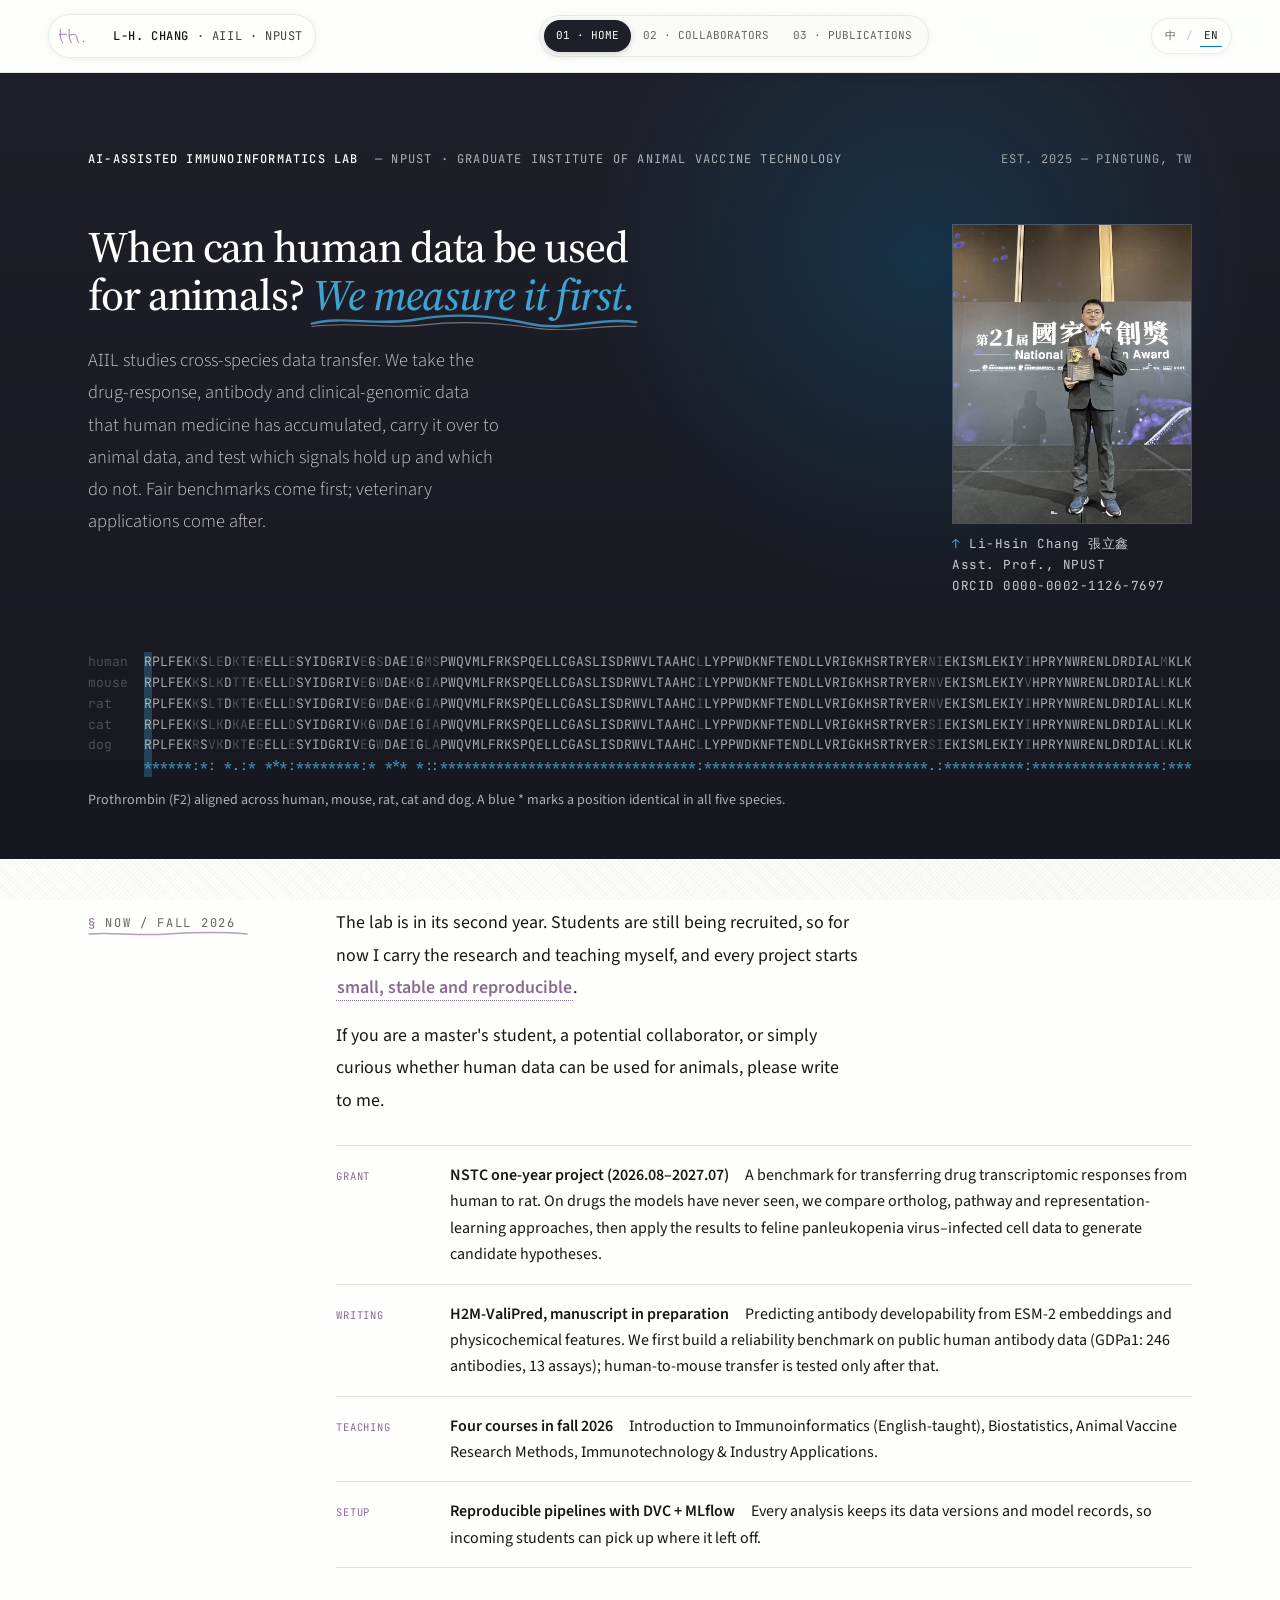
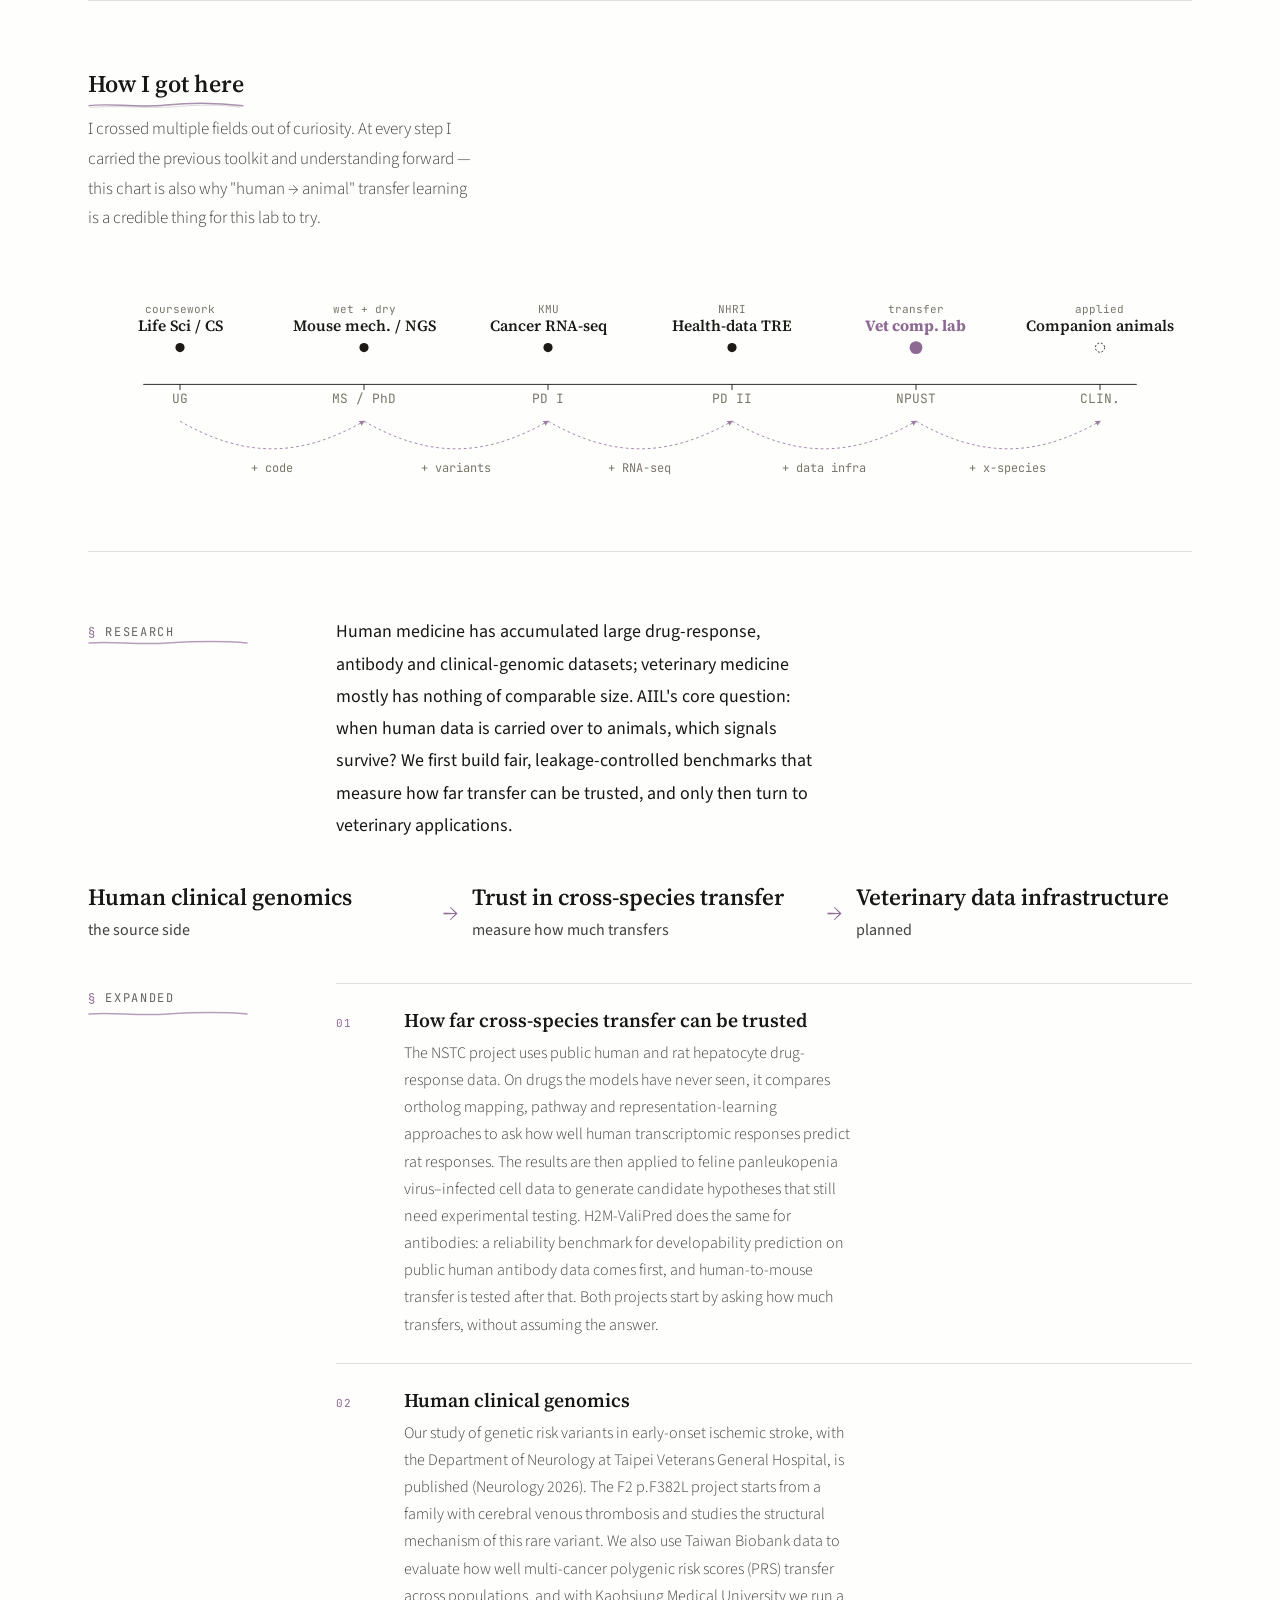
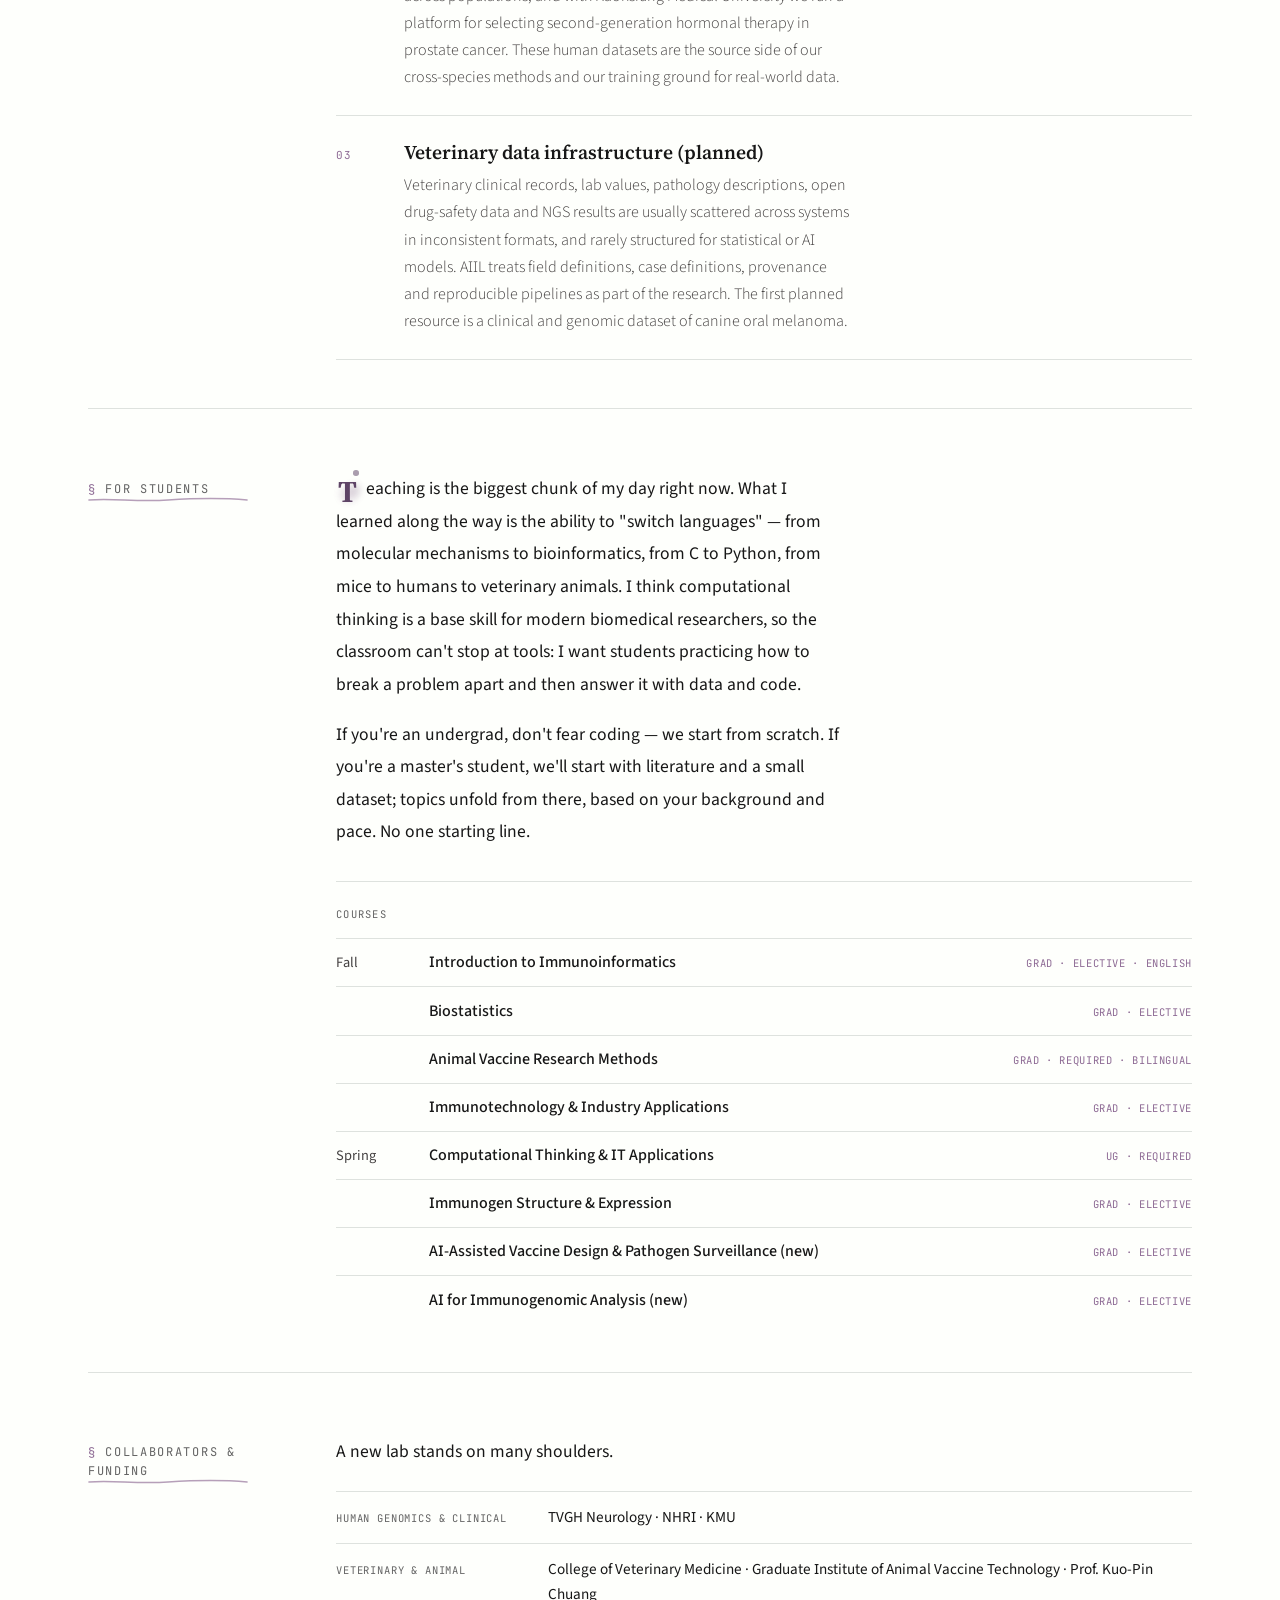
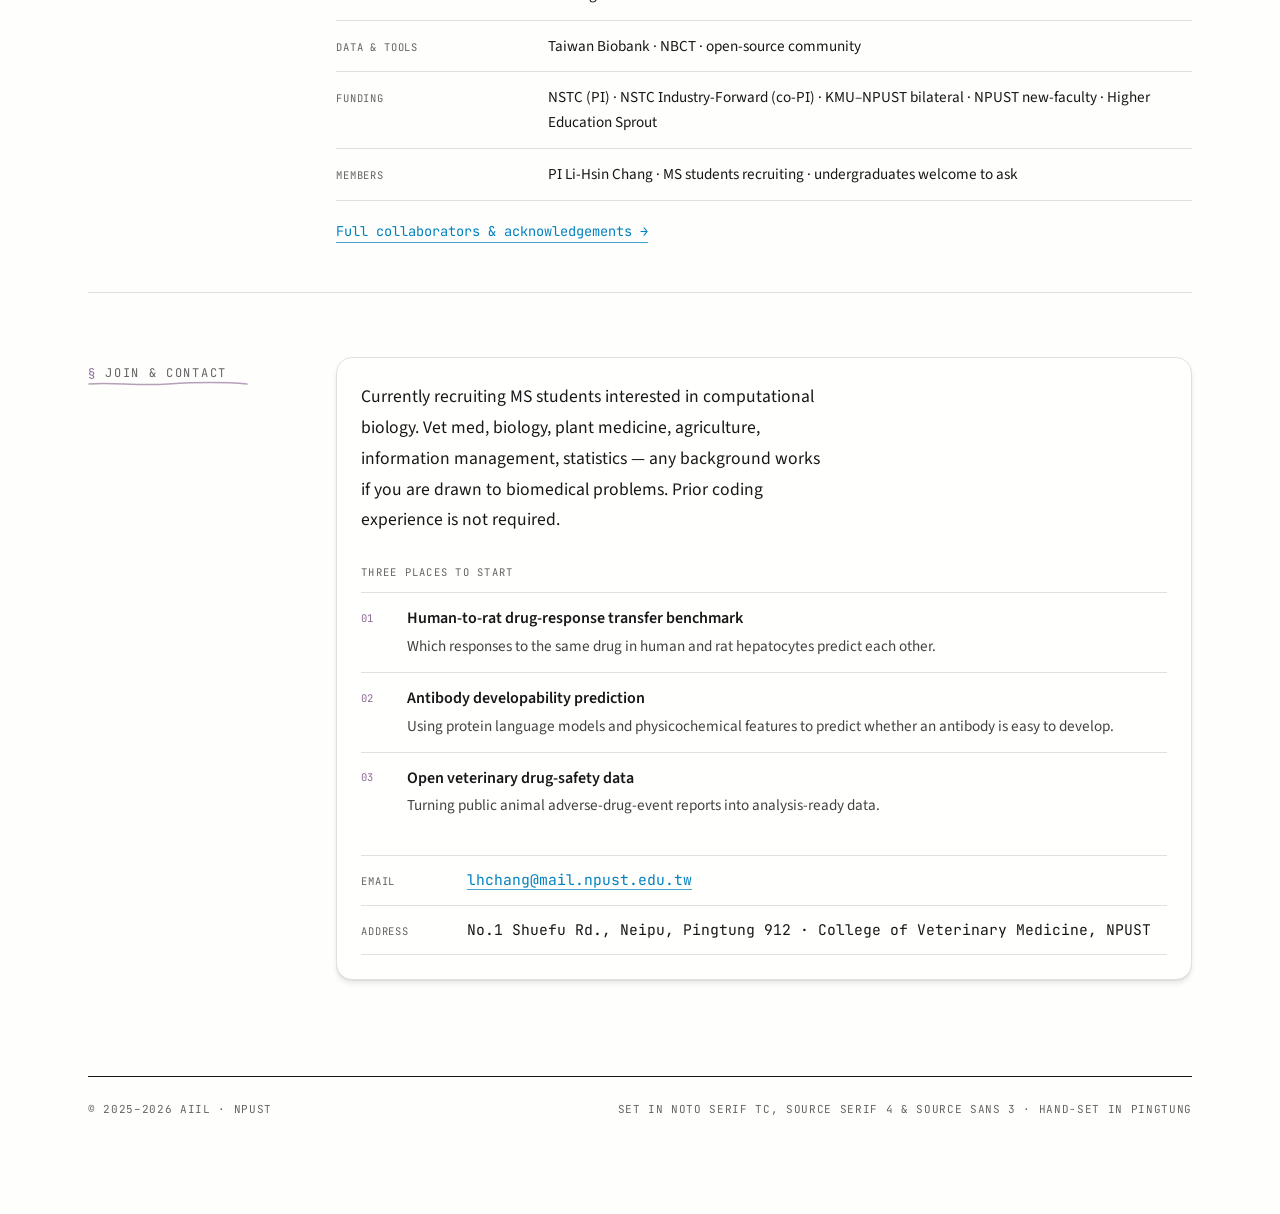
==== index.html @ 1526cdbb "Collaborators: homepage keeps a five-line summary; full list moves to collaborators.html The new pag" ====
<!DOCTYPE html>
<html lang="zh-Hant">
<head>
<meta charset="UTF-8" />
<meta name="viewport" content="width=device-width, initial-scale=1.0" />
<title>Li-Hsin Chang · 張立鑫 — AIIL</title>
<meta name="description" content="AIIL develops human-to-veterinary AI-omics translation methods for veterinary precision therapeutics, focusing on comparative oncology and antiviral drug repurposing." />

<link rel="preconnect" href="https://fonts.googleapis.com">
<link rel="preconnect" href="https://fonts.gstatic.com" crossorigin>
<link href="https://fonts.googleapis.com/css2?family=JetBrains+Mono:wght@400;500;600&family=Noto+Sans+TC:wght@300;400;500;700&family=Noto+Serif+TC:wght@400;500;600;700;900&family=Source+Sans+3:ital,wght@0,300..700;1,400&family=Source+Serif+4:ital,opsz,wght@0,8..60,400..700;1,8..60,500&display=swap" rel="stylesheet">

<style>
/* ========================================================================
   DESIGN TOKENS  —  paper + ink + cinnabar
   ======================================================================== */
:root {
  /* palette: paper + ink, tuned slightly cooler for the night-sky masthead */
  --night-sky:  #1f1f29;
  --brand-blue: #0081c0;
  --action-azure: #41a1cf;
  --paper:      #fefffc;          /* off-white canvas with a small paper warmth */
  --paper-deep: #f9faf7;          /* recessed paper panels */
  --paper-edge: #dee2de;          /* cool hairline rules */
  --ink:        #171717;          /* near-black */
  --ink-soft:   #444141;          /* body text second tier */
  --ink-faint:  #646464;          /* captions, meta */
  --surface:    #ffffff;
  --cinnabar:       #8d6a94;      /* primary ink (accent) */
  --cinnabar-soft:  #a58caa;      /* lighter wash */
  --cinnabar-deep:  #5e4466;      /* saturated stroke core */
  --ink-secondary:  #5e4466;      /* pairs with accent for two-ink flourishes */
  --shadow-soft: rgba(0, 0, 0, 0.08) 0 1px 1px 0, rgba(0, 0, 0, 0.08) 0 4px 5px 0;
  --shadow-nav: rgba(0, 0, 0, 0.12) 0 2px 10px 0;
  --shadow-hairline: rgb(222, 226, 222) 0 0 0 1px;

  /* type */
  --sans-zh: 'Noto Sans TC', system-ui, sans-serif;
  --serif-zh: 'Noto Serif TC', 'Iowan Old Style', 'Charter', Georgia, serif;
  --sans-en: 'Source Sans 3', 'Noto Sans TC', system-ui, sans-serif;
  --serif-en: 'Source Serif 4', 'Noto Serif TC', 'Iowan Old Style', 'Charter', Georgia, serif;
  --sans: var(--sans-zh);
  --serif: var(--serif-zh);
  --mono: 'JetBrains Mono', ui-monospace, 'SFMono-Regular', Menlo, monospace;

  /* rhythm */
  --measure: 62ch;
  --gutter: clamp(1rem, 4vw, 3rem);
}

/* ========================================================================
   RESET + BASE
   ======================================================================== */
*, *::before, *::after { box-sizing: border-box; margin: 0; padding: 0; }

html { scroll-behavior: smooth; -webkit-text-size-adjust: 100%; overflow-x: hidden; }
body {
  font-family: var(--sans);
  color: var(--ink);
  background: var(--paper);
  line-height: 1.55;
  font-size: 17px;
  -webkit-font-smoothing: antialiased;
  text-rendering: optimizeLegibility;
  font-feature-settings: "ss01", "cv11", "calt";
  overflow-x: hidden;
}

/* paper texture — extremely subtle, two overlaid noise layers */
body::before {
  content: "";
  position: fixed; inset: 0;
  pointer-events: none;
  z-index: 0;
  opacity: 0.4;
  mix-blend-mode: multiply;
  background-image:
    radial-gradient(circle at 20% 30%, rgba(120,100,60,0.05) 0, transparent 40%),
    radial-gradient(circle at 80% 70%, rgba(80,60,40,0.05) 0, transparent 45%);
}
/* paper fibres - very faint crosshatch */
body::after {
  content: "";
  position: fixed; inset: 0;
  pointer-events: none;
  z-index: 0;
  opacity: 0.06;
  background-image:
    repeating-linear-gradient(45deg, rgba(27,26,23,0.5) 0 1px, transparent 1px 3px),
    repeating-linear-gradient(-45deg, rgba(27,26,23,0.3) 0 1px, transparent 1px 4px);
}

a { color: inherit; text-decoration: none; }
img { display: block; max-width: 100%; }
button { font: inherit; color: inherit; background: none; border: 0; cursor: pointer; }

::selection { background: var(--cinnabar); color: var(--paper); }

/* html[lang] gets appropriate type roles */
html[lang="zh-Hant"] { --sans: var(--sans-zh); --serif: var(--serif-zh); }
html[lang="en"] { --sans: var(--sans-en); --serif: var(--serif-en); }
html[lang="zh-Hant"] body { font-family: var(--serif); }
html[lang="en"] body { font-family: var(--sans); }

/* ========================================================================
   VERSION SWITCHER (top bar)
   ======================================================================== */
.shell {
  position: relative;
  z-index: 1;
}

.topbar {
  position: sticky;
  top: 0;
  z-index: 50;
  background: color-mix(in srgb, var(--paper) 78%, transparent);
  backdrop-filter: blur(10px);
  border-bottom: 1px solid color-mix(in srgb, var(--paper-edge) 70%, transparent);
  box-shadow: 0 1px 12px rgba(0, 0, 0, 0.035);
}

.topbar-inner {
  max-width: 1400px;
  margin: 0 auto;
  padding: 14px var(--gutter);
  display: flex;
  align-items: center;
  justify-content: space-between;
  gap: 1rem;
  flex-wrap: wrap;
}

.seal {
  display: inline-flex;
  align-items: center;
  gap: 12px;
  padding: 6px 12px 6px 8px;
  font-family: var(--mono);
  font-size: 12px;
  letter-spacing: 0.05em;
  color: var(--ink-soft);
  text-transform: uppercase;
  background: color-mix(in srgb, var(--paper) 76%, transparent);
  border: 1px solid color-mix(in srgb, var(--paper-edge) 70%, transparent);
  border-radius: 50px;
  box-shadow: rgba(0, 0, 0, 0.06) 0 1px 8px 0;
  backdrop-filter: blur(9px);
}
.seal-mark {
  width: 44px; height: 30px;
  display: inline-block;
  color: var(--cinnabar);
}
.seal-mark svg { width: 100%; height: 100%; display: block; overflow: visible; }

.version-switch {
  display: inline-flex;
  border: 1px solid color-mix(in srgb, var(--paper-edge) 72%, transparent);
  background: color-mix(in srgb, var(--paper-deep) 82%, transparent);
  padding: 4px;
  border-radius: 50px;
  font-family: var(--mono);
  font-size: 11px;
  letter-spacing: 0.06em;
  box-shadow: rgba(0, 0, 0, 0.05) 0 1px 8px 0;
  backdrop-filter: blur(9px);
}
.version-switch button {
  padding: 7px 12px;
  color: var(--ink-faint);
  text-transform: uppercase;
  white-space: nowrap;
  border-radius: 50px;
  transition: color .15s, background .15s, box-shadow .15s;
}
.version-switch button.active {
  background: var(--night-sky);
  color: var(--surface);
  box-shadow: rgba(0, 0, 0, 0.16) 0 2px 6px 0;
}
.version-switch button:hover:not(.active) { color: var(--ink); }

.topbar-right {
  display: inline-flex;
  align-items: center;
  gap: 1rem;
}

.lang-switch {
  font-family: var(--mono);
  font-size: 11px;
  letter-spacing: 0.08em;
  color: var(--ink-faint);
  display: inline-flex;
  gap: 6px;
  align-items: center;
  padding: 6px 9px;
  border: 1px solid color-mix(in srgb, var(--paper-edge) 65%, transparent);
  border-radius: 50px;
  background: color-mix(in srgb, var(--paper) 76%, transparent);
  box-shadow: rgba(0, 0, 0, 0.045) 0 1px 8px 0;
  backdrop-filter: blur(9px);
}
.lang-switch button {
  color: var(--ink-faint);
  padding: 2px 4px;
  border-bottom: 1px solid transparent;
}
.lang-switch button.active {
  color: var(--night-sky);
  border-bottom-color: var(--brand-blue);
}
.lang-switch .sep { opacity: 0.4; }

/* ========================================================================
   VERSION FRAMES — only one visible
   ======================================================================== */
.version { display: none; }
.version.active { display: block; }

/* ========================================================================
   SHARED TYPE STYLES
   ======================================================================== */
.serif { font-family: var(--serif); }
.sans  { font-family: var(--sans); }
.mono  { font-family: var(--mono); }

.cinnabar { color: var(--cinnabar); }

.meta-line {
  font-family: var(--mono);
  font-size: 11px;
  letter-spacing: 0.1em;
  text-transform: uppercase;
  color: var(--ink-faint);
}

.rule {
  height: 1px;
  background: var(--paper-edge);
  border: 0;
  margin: 0;
}

.rule-thick {
  height: 1px;
  background: var(--ink);
  border: 0;
}

/* =========================================================================
   ╔═══════════════════════════════════════════════════════════════════════╗
   ║  V1 — RESEARCHER'S NOTEBOOK                                          ║
   ║  single-column reading + marginalia                                  ║
   ╚═══════════════════════════════════════════════════════════════════════╝
   ========================================================================= */

.v1 {
  max-width: 1200px;
  margin: 0 auto;
  padding: 0 var(--gutter) 6rem;
}

/* --- Masthead ------------------------------------------------------- */
.v1-masthead {
  position: relative;
  isolation: isolate;
  display: grid;
  grid-template-columns: minmax(0, 1fr);
  gap: 2rem;
  margin-inline: calc(50% - 50vw);
  padding:
    clamp(2.8rem, 6vw, 5rem)
    max(var(--gutter), calc((100vw - 1200px) / 2 + var(--gutter)))
    clamp(2rem, 4vw, 3rem);
  color: var(--surface);
  background:
    radial-gradient(circle at 72% 24%, rgba(0, 129, 192, 0.22), transparent 30%),
    linear-gradient(180deg, #1f1f29 0%, #171720 100%);
  overflow: hidden;
}

.v1-masthead-top,
.v1-hero {
  position: relative;
  z-index: 1;
}

/* hero band: real prothrombin (F2) alignment, human / mouse / rat / cat / dog
   (UniProt + MAFFT). Bright columns are identical in all five species. */
.v1-aln {
  min-width: 0;
  margin-top: clamp(0.5rem, 2vw, 1.5rem);
}

.v1-aln pre {
  position: relative;
  isolation: isolate;
  overflow: hidden;
  font-family: var(--mono);
  font-size: 13px;
  line-height: 1.6;
  white-space: pre;
  color: rgba(255, 255, 255, 0.24);
}

.v1-aln pre b {
  font-weight: 400;
  color: rgba(255, 255, 255, 0.62);
}

.v1-aln pre i {
  font-style: normal;
  color: var(--action-azure);
}

/* one-column cursor sweeping the alignment */
.v1-aln-scan {
  position: absolute;
  z-index: -1;
  top: 0;
  bottom: 0;
  left: 0;
  width: 1ch;
  background: rgba(65, 161, 207, 0.3);
  transform: translateX(7ch);
  animation: aln-scan 16s steps(133) infinite;
}

@keyframes aln-scan {
  from { transform: translateX(7ch); }
  to   { transform: translateX(140ch); }
}

@media (prefers-reduced-motion: reduce) {
  .v1-aln-scan { display: none; }
}

.v1-aln-caption {
  margin-top: 0.75rem;
  font-family: var(--sans);
  font-size: 14px;
  line-height: 1.6;
  color: rgba(255, 255, 255, 0.66);
}

.v1-hero-text h1 .v1-hero-br { display: inline; }
html[lang="en"] .v1-hero-text h1 .v1-hero-br { display: none; }

.v1-masthead-top {
  display: flex;
  align-items: baseline;
  justify-content: space-between;
  gap: 1rem;
  flex-wrap: wrap;
  min-width: 0;
}

.v1-sitename {
  font-family: var(--mono);
  font-size: 12px;
  letter-spacing: 0.1em;
  text-transform: uppercase;
  color: var(--ink-faint);
  overflow-wrap: anywhere;
}

.v1-sitename strong { color: var(--ink); font-weight: 500; }

.v1-masthead .v1-sitename {
  color: rgba(255, 255, 255, 0.66);
}

.v1-masthead .v1-sitename strong {
  color: var(--surface);
  font-weight: 500;
}

.v1-dateline {
  font-family: var(--mono);
  font-size: 12px;
  color: var(--ink-faint);
  letter-spacing: 0.08em;
}

.v1-masthead .v1-dateline {
  color: rgba(255, 255, 255, 0.58);
}

.v1-hero {
  display: grid;
  grid-template-columns: minmax(0, 1fr) 240px;
  gap: 3rem;
  align-items: start;
  padding-top: 1.5rem;
}

.v1-hero-text,
.v1-now > div,
.v1-research-head > *,
.v1-research-threads > *,
.v1-teach > *,
.v1-contact > * {
  min-width: 0;
}

.v1-hero-text h1 {
  font-family: var(--serif);
  font-weight: 500;
  font-size: clamp(2rem, 4.5vw, 3.6rem);
  line-height: 1.15;
  letter-spacing: -0.015em;
  color: var(--ink);
  text-wrap: balance;
  margin-bottom: 1.5rem;
}

.v1-masthead .v1-hero-text h1 {
  color: var(--surface);
  font-size: clamp(2rem, 3.4vw, 3.1rem);
}

html[lang="en"] .v1-hero-text h1 {
  font-family: var(--serif);
  font-weight: 500;
  letter-spacing: -0.025em;
  line-height: 1.1;
}

.v1-hero-text h1 em {
  font-style: italic;
  color: var(--cinnabar);
  font-weight: 500;
  position: relative;
  display: inline-block;
}

.v1-masthead .v1-hero-text h1 em {
  color: var(--action-azure);
}
/* hand-drawn wave under the hero emphasis (pen flourish) */
.v1-hero-text h1 em::after {
  content: "";
  position: absolute;
  left: -0.1em; right: -0.1em;
  bottom: -0.22em;
  height: 0.42em;
  background-image: var(--pen-wave, none);
  background-repeat: no-repeat;
  background-size: 100% 100%;
  opacity: var(--ink-alpha, 0.75);
  pointer-events: none;
}

.v1-masthead .v1-hero-text h1 em::after {
  background-image: url("data:image/svg+xml;utf8,<svg xmlns='http://www.w3.org/2000/svg' viewBox='0 0 240 14' preserveAspectRatio='none'><path d='M2 9 C 24 3, 50 11, 78 6 S 132 3, 160 9 S 210 4, 238 8' fill='none' stroke='%2341a1cf' stroke-width='1.7' stroke-linecap='round'/><path d='M2 11 C 30 7, 56 13, 82 10 S 136 8, 164 12 S 214 9, 238 11' fill='none' stroke='%23ffffff' stroke-width='0.75' stroke-linecap='round' opacity='0.48'/></svg>");
  opacity: 0.82;
}
/* runtime-built wave url (set by JS so it picks up current palette) */

.v1-hero-lede {
  font-family: var(--serif);
  font-size: 1.15rem;
  line-height: 1.75;
  color: var(--ink-soft);
  max-width: 46ch;
}

.v1-masthead .v1-hero-lede {
  color: rgba(255, 255, 255, 0.76);
}

html[lang="en"] .v1-hero-lede {
  font-family: var(--sans);
  font-weight: 300;
}

.v1-portrait {
  position: relative;
}
.v1-portrait img {
  width: 100%;
  aspect-ratio: 4/5;
  object-fit: cover;
  filter: grayscale(0.35) contrast(1.05);
  border: 1px solid var(--paper-edge);
}

.v1-masthead .v1-portrait img {
  border-color: rgba(255, 255, 255, 0.22);
}
.v1-portrait-caption {
  margin-top: 10px;
  font-family: var(--mono);
  font-size: 12.5px;
  letter-spacing: 0.04em;
  color: var(--ink);
  line-height: 1.65;
}

.v1-masthead .v1-portrait-caption {
  color: rgba(255, 255, 255, 0.78);
}
.v1-portrait-caption::before {
  content: "↑ ";
  color: var(--cinnabar);
}

.v1-masthead .v1-portrait-caption::before {
  color: var(--action-azure);
}

/* --- Now section (replaces "Current Focus") ----------------------- */
.v1-now {
  padding: 3rem 0 2rem;
  display: grid;
  grid-template-columns: 200px minmax(0, 1fr);
  gap: 3rem;
  border-bottom: 1px solid var(--paper-edge);
}

.v1-section-label {
  font-family: var(--mono);
  font-size: 12px;
  letter-spacing: 0.14em;
  text-transform: uppercase;
  color: var(--ink-faint);
  padding-top: 0.4rem;
}
h2.v1-section-label { font-weight: 400; line-height: inherit; }
.v1-section-label::before {
  content: "§ ";
  color: var(--cinnabar);
}
/* hand-drawn underline beneath section labels */
.v1-section-label {
  position: relative;
  align-self: start;
  padding-bottom: 0.55rem;
}
.v1-section-label::after {
  content: "";
  position: absolute;
  left: 0; right: 20%;
  bottom: 0;
  height: 6px;
  background-image: var(--pen-underline, none);
  background-repeat: no-repeat;
  background-size: 100% 100%;
  opacity: calc(var(--ink-alpha, 0.75) * 0.85);
  pointer-events: none;
}

/* H2 hand-drawn underline (trajectory heading etc) */
.v1-trajectory h2,
.v1 h2:not(.v1-thread h2) {
  position: relative;
  display: inline-block;
  padding-bottom: 0.3rem;
}
.v1-trajectory h2::after {
  content: "";
  position: absolute;
  left: 0; right: 0;
  bottom: -0.1rem;
  height: 8px;
  background-image: var(--pen-underline-h, none);
  background-repeat: no-repeat;
  background-size: 100% 100%;
  opacity: var(--ink-alpha, 0.75);
  pointer-events: none;
}

.v1-now-body {
  font-family: var(--serif);
  font-size: 1.12rem;
  line-height: 1.8;
  color: var(--ink);
  max-width: 58ch;
}

html[lang="en"] .v1-now-body {
  font-family: var(--sans);
  font-weight: 400;
}

.v1-now-body p + p { margin-top: 1rem; }
.v1-now-body mark {
  background: transparent;
  color: var(--cinnabar);
  font-weight: 600;
  border-bottom: 1px dotted var(--cinnabar);
  padding: 0 1px;
}

.v1-now-list {
  margin-top: 1.75rem;
  display: grid;
  gap: 0;
  border-top: 1px solid var(--paper-edge);
}
.v1-now-item {
  padding: 1rem 0;
  border-bottom: 1px solid var(--paper-edge);
  display: grid;
  grid-template-columns: 90px 1fr;
  gap: 1.5rem;
  align-items: baseline;
}
.v1-now-item-tag {
  font-family: var(--mono);
  font-size: 10.5px;
  letter-spacing: 0.08em;
  text-transform: uppercase;
  color: var(--cinnabar);
  padding-top: 2px;
}
.v1-now-item-body {
  font-family: var(--serif);
  font-size: 1rem;
  line-height: 1.65;
  overflow-wrap: anywhere;
}
html[lang="en"] .v1-now-item-body { font-family: var(--sans); }
.v1-now-item-body strong { color: var(--ink); font-weight: 600; }

/* --- Trajectory (the "breadth" map) -------------------------------- */
.v1-trajectory {
  padding: 4rem 0 3rem;
  border-bottom: 1px solid var(--paper-edge);
}

.v1-trajectory h2 {
  font-family: var(--serif);
  font-size: 1.5rem;
  font-weight: 600;
  margin-bottom: 0.5rem;
  color: var(--ink);
}
html[lang="en"] .v1-trajectory h2 { font-family: var(--serif); font-weight: 600; }

.v1-trajectory-intro {
  font-family: var(--serif);
  color: var(--ink-soft);
  max-width: 48ch;
  margin-bottom: 2.5rem;
  line-height: 1.75;
}
html[lang="en"] .v1-trajectory-intro { font-family: var(--sans); font-weight: 300; }

.v1-traj-svg {
  width: 100%;
  height: auto;
  overflow: visible;
}

.v1-traj-mobile {
  display: none;
  margin-top: 1.5rem;
  border-top: 1px solid var(--paper-edge);
}

.v1-traj-step {
  padding: 1rem 0;
  border-bottom: 1px solid var(--paper-edge);
}

.v1-traj-step-head {
  display: flex;
  justify-content: space-between;
  align-items: baseline;
  gap: 0.8rem;
  flex-wrap: wrap;
  margin-bottom: 0.35rem;
}

.v1-traj-step-year,
.v1-traj-step-sub,
.v1-traj-step-carry {
  font-family: var(--mono);
  font-size: 10.5px;
  letter-spacing: 0.08em;
}

.v1-traj-step-year {
  color: var(--cinnabar);
  text-transform: uppercase;
}

.v1-traj-step-sub {
  color: var(--ink-faint);
}

.v1-traj-step-title {
  font-family: var(--serif);
  font-size: 1.08rem;
  font-weight: 600;
  line-height: 1.45;
  color: var(--ink);
}

html[lang="en"] .v1-traj-step-title {
  font-family: var(--serif);
  font-weight: 600;
}

.v1-traj-step-carry {
  margin-top: 0.55rem;
  color: var(--ink-faint);
}

/* --- Research map (four threads + connections) --------------------- */
.v1-research {
  padding: 4rem 0 3rem;
  border-bottom: 1px solid var(--paper-edge);
}
.v1-research-head {
  display: grid;
  grid-template-columns: 200px minmax(0, 1fr);
  gap: 3rem;
  margin-bottom: 2.5rem;
}
.v1-research-intro {
  font-family: var(--serif);
  font-size: 1.12rem;
  line-height: 1.8;
  color: var(--ink);
  max-width: 54ch;
}
html[lang="en"] .v1-research-intro { font-family: var(--sans); font-weight: 400; }

.v1-research-flow {
  list-style: none;
  display: grid;
  grid-template-columns: repeat(3, minmax(0, 1fr));
  gap: 3rem;
  margin: 0.5rem 0 1rem;
}
.v1-research-flow li {
  position: relative;
}
.v1-research-flow li:not(:last-child)::after {
  content: "→";
  position: absolute;
  top: 50%;
  right: -2.1rem;
  transform: translateY(-50%);
  font-family: var(--serif);
  font-size: 1.4rem;
  color: var(--cinnabar);
}
.v1-research-flow h3 {
  font-family: var(--serif);
  font-size: 1.45rem;
  font-weight: 600;
  line-height: 1.35;
  color: var(--ink);
}
.v1-research-flow p {
  margin-top: 0.3rem;
  font-family: var(--serif);
  font-size: 1rem;
  color: var(--ink-soft);
}
html[lang="en"] .v1-research-flow p { font-family: var(--sans); }

.v1-research-threads {
  display: grid;
  grid-template-columns: 200px minmax(0, 1fr);
  gap: 3rem;
  margin-top: 2.5rem;
}
.v1-threads-list {
  display: grid;
  gap: 0;
  counter-reset: thread;
}
.v1-thread {
  padding: 1.5rem 0;
  border-top: 1px solid var(--paper-edge);
  display: grid;
  grid-template-columns: 48px minmax(0, 1fr);
  gap: 1.25rem;
  align-items: baseline;
  counter-increment: thread;
}
.v1-thread:last-child { border-bottom: 1px solid var(--paper-edge); }
.v1-thread-num {
  font-family: var(--mono);
  font-size: 11px;
  color: var(--cinnabar);
  letter-spacing: 0.08em;
}
.v1-thread-num::before {
  content: counter(thread, decimal-leading-zero);
}
.v1-thread h3 {
  font-family: var(--serif);
  font-size: 1.22rem;
  font-weight: 600;
  color: var(--ink);
  margin-bottom: 0.4rem;
  line-height: 1.3;
}
html[lang="en"] .v1-thread h3 { font-family: var(--serif); font-weight: 600; }
.v1-thread p {
  font-family: var(--serif);
  font-size: 1rem;
  color: var(--ink-soft);
  line-height: 1.7;
  max-width: 56ch;
}
html[lang="en"] .v1-thread p { font-family: var(--sans); font-weight: 300; }
/* --- Teaching (letter from the teacher) ---------------------------- */
.v1-teach {
  padding: 4rem 0 3rem;
  border-bottom: 1px solid var(--paper-edge);
  display: grid;
  grid-template-columns: 200px minmax(0, 1fr);
  gap: 3rem;
}

.v1-teach-body {
  font-family: var(--serif);
  font-size: 1.18rem;
  line-height: 1.85;
  color: var(--ink);
  max-width: 56ch;
}
html[lang="en"] .v1-teach-body { font-family: var(--sans); font-weight: 400; font-size: 1.1rem; }

.v1-teach-body p + p { margin-top: 1.1rem; }

.v1-teach-body .drop {
  float: left;
  position: relative;
  font-family: var(--serif);
  font-size: 1.9rem;
  line-height: 0.9;
  padding: 0.3rem 0.6rem 0 0.1rem;
  color: var(--cinnabar-deep);
  font-weight: 700;
  z-index: 0;
}
/* ink halo behind the drop cap — spreading wash */
.v1-teach-body .drop::before {
  content: "";
  position: absolute;
  left: -0.08em; top: 0.15em;
  width: 1.15em; height: 0.95em;
  background:
    radial-gradient(ellipse 55% 60% at 42% 55%, color-mix(in oklab, var(--cinnabar) 40%, transparent) 0%, transparent 70%),
    radial-gradient(ellipse 40% 50% at 60% 40%, color-mix(in oklab, var(--ink-secondary) 25%, transparent) 0%, transparent 70%);
  filter: blur(2px);
  z-index: -1;
  opacity: calc(var(--ink-alpha, 0.75) * 0.9);
  transform: rotate(-2deg);
}
/* a small pen-lift dot above the cap */
.v1-teach-body .drop::after {
  content: "";
  position: absolute;
  top: -0.1em; right: 0.25em;
  width: 0.18em; height: 0.18em;
  border-radius: 50%;
  background: var(--ink-secondary);
  opacity: calc(var(--ink-alpha, 0.75) * 0.7);
}

.v1-teach-courses {
  margin-top: 2rem;
  padding-top: 1.5rem;
  border-top: 1px solid var(--paper-edge);
}
.v1-teach-courses-label {
  font-weight: 400;
  font-family: var(--mono);
  font-size: 10.5px;
  letter-spacing: 0.12em;
  text-transform: uppercase;
  color: var(--ink-faint);
  margin-bottom: 1rem;
}
.v1-course {
  display: grid;
  grid-template-columns: 4.5em 1fr auto;
  gap: 1rem;
  padding: 0.7rem 0;
  border-top: 1px solid var(--paper-edge);
  align-items: baseline;
}
.v1-course-term {
  font-family: var(--serif);
  font-size: 0.9rem;
  color: var(--ink-soft);
}
html[lang="en"] .v1-course-term { font-family: var(--sans); }
.v1-course-term.is-repeat { visibility: hidden; }
.v1-course-name {
  font-family: var(--serif);
  font-size: 1rem;
  font-weight: 500;
}
html[lang="en"] .v1-course-name { font-family: var(--sans); }
.v1-course-level {
  font-family: var(--mono);
  font-size: 10.5px;
  color: var(--cinnabar);
  letter-spacing: 0.06em;
}

/* --- Collaborators & funding (summary) ---------------------------- */
.v1-collab {
  padding: 4rem 0 3rem;
  border-bottom: 1px solid var(--paper-edge);
  display: grid;
  grid-template-columns: 200px minmax(0, 1fr);
  gap: 3rem;
}
.v1-collab-lead {
  margin: 0;
  font-family: var(--serif);
  font-size: 1.1rem;
  line-height: 1.75;
  color: var(--ink);
}
html[lang="en"] .v1-collab-lead { font-family: var(--sans); }
.v1-kv-list { margin-top: 1.5rem; }
.v1-kv-list .v1-contact-row { grid-template-columns: 11.5em 1fr; }
.v1-kv-list dd { margin: 0; }
.v1-kv-val {
  font-family: var(--serif);
  font-size: 0.95rem;
  line-height: 1.65;
  color: var(--ink);
}
html[lang="en"] .v1-kv-val { font-family: var(--sans); }
.v1-collab-more {
  display: inline-block;
  margin-top: 1.25rem;
  font-family: var(--mono);
  font-size: 0.85rem;
  color: var(--brand-blue);
  border-bottom: 1px solid color-mix(in srgb, var(--brand-blue) 72%, transparent);
}

/* --- Contact ------------------------------------------------------- */
.v1-contact {
  padding: 4rem 0 1rem;
  display: grid;
  grid-template-columns: 200px minmax(0, 1fr);
  gap: 3rem;
}

.v1-contact > div:last-child {
  padding: clamp(1.1rem, 2vw, 1.5rem);
  border: 1px solid var(--paper-edge);
  border-radius: 16px;
  background: color-mix(in srgb, var(--surface) 92%, var(--paper-deep));
  box-shadow: var(--shadow-soft);
}

.v1-contact-body {
  font-family: var(--serif);
  font-size: 1.1rem;
  line-height: 1.75;
  color: var(--ink);
  max-width: 52ch;
  margin: 0;
}
html[lang="en"] .v1-contact-body { font-family: var(--sans); font-weight: 400; }

.v1-topics { margin-top: 1.75rem; }
.v1-topics-label {
  font-weight: 400;
  font-family: var(--mono);
  font-size: 10.5px;
  letter-spacing: 0.12em;
  text-transform: uppercase;
  color: var(--ink-faint);
  margin-bottom: 0.75rem;
}
.v1-topic-list {
  list-style: none;
  margin: 0;
  padding: 0;
  counter-reset: topic;
}
.v1-topic {
  display: grid;
  grid-template-columns: 2em 1fr;
  gap: 0.75rem;
  padding: 0.8rem 0;
  border-top: 1px solid var(--paper-edge);
  counter-increment: topic;
}
.v1-topic::before {
  content: counter(topic, decimal-leading-zero);
  font-family: var(--mono);
  font-size: 10.5px;
  color: var(--cinnabar);
  padding-top: 0.35em;
}
.v1-topic-name {
  display: block;
  font-family: var(--serif);
  font-size: 1rem;
  font-weight: 600;
  color: var(--ink);
}
.v1-topic-desc {
  display: block;
  margin-top: 0.2rem;
  font-family: var(--serif);
  font-size: 0.95rem;
  line-height: 1.65;
  color: var(--ink-soft);
}
html[lang="en"] .v1-topic-name,
html[lang="en"] .v1-topic-desc { font-family: var(--sans); }

.v1-contact-list {
  margin-top: 1.5rem;
  display: grid;
  gap: 0;
}
.v1-contact-row {
  display: grid;
  grid-template-columns: 90px 1fr;
  padding: 0.8rem 0;
  border-top: 1px solid var(--paper-edge);
  gap: 1rem;
  align-items: baseline;
}
.v1-contact-row:last-child { border-bottom: 1px solid var(--paper-edge); }
.v1-contact-key {
  font-family: var(--mono);
  font-size: 10.5px;
  letter-spacing: 0.08em;
  text-transform: uppercase;
  color: var(--ink-faint);
}
.v1-contact-val {
  font-family: var(--mono);
  font-size: 0.92rem;
  color: var(--ink);
  overflow-wrap: anywhere;
}
.v1-contact-val a {
  color: var(--brand-blue);
  border-bottom: 1px solid color-mix(in srgb, var(--brand-blue) 72%, transparent);
}

/* --- Colophon footer ----------------------------------------------- */
.v1-colophon {
  margin-top: 5rem;
  padding-top: 1.5rem;
  border-top: 1px solid var(--ink);
  display: flex;
  justify-content: space-between;
  align-items: baseline;
  flex-wrap: wrap;
  gap: 1rem;
  font-family: var(--mono);
  font-size: 11px;
  letter-spacing: 0.06em;
  color: var(--ink-faint);
}
.v1-colophon .seal-mark {
  width: 22px; height: 22px; font-size: 11px;
}


/* =========================================================================
   V2 — LAB NOTEBOOK (monospace / ASCII terminal)
   ========================================================================= */
.v2 {
  max-width: 1100px;
  margin: 0 auto;
  padding: 3rem var(--gutter) 5rem;
  font-family: var(--mono);
  font-size: 14px;
  line-height: 1.75;
  color: var(--ink);
}
.v2 .prose {
  font-family: var(--mono);
  font-size: 14px;
  line-height: 1.75;
}
.v2 pre, .v2 .ascii {
  font-family: var(--mono);
  font-size: 13px;
  line-height: 1.5;
  white-space: pre;
  overflow-x: auto;
  color: var(--ink);
}

.v2-header {
  padding-bottom: 1.5rem;
  border-bottom: 1px dashed var(--ink-faint);
  margin-bottom: 2rem;
}
.v2-header .line1 { color: var(--ink-faint); }
.v2-header h1 {
  font-family: var(--mono);
  font-size: 15px;
  font-weight: 500;
  margin: 0.5rem 0;
  color: var(--ink);
}
.v2-header h1 .red { color: var(--cinnabar); }

.v2-section {
  margin: 3rem 0;
}
.v2-section-head {
  color: var(--cinnabar);
  font-weight: 600;
  margin-bottom: 0.8rem;
}
.v2-section-head::before {
  content: "## ";
  color: var(--ink-faint);
  font-weight: 400;
}

.v2 p { max-width: 80ch; margin-bottom: 1rem; }
.v2 .comment { color: var(--ink-faint); }
.v2 .kw { color: var(--cinnabar); }
.v2 a { border-bottom: 1px solid var(--cinnabar); padding-bottom: 1px; }

.v2-kv {
  display: grid;
  grid-template-columns: 120px 1fr;
  gap: 8px 20px;
  margin: 1rem 0;
}
.v2-kv dt { color: var(--ink-faint); }
.v2-kv dd { color: var(--ink); }

.v2-list {
  list-style: none;
  margin: 0.5rem 0 1rem 0;
}
.v2-list li {
  padding-left: 20px;
  position: relative;
  margin-bottom: 0.4rem;
  max-width: 78ch;
}
.v2-list li::before {
  content: "▸";
  position: absolute;
  left: 0;
  color: var(--cinnabar);
}

.v2-asciibox {
  padding: 1.25rem;
  background: var(--paper-deep);
  border: 1px solid var(--paper-edge);
  margin: 1.5rem 0;
  overflow-x: auto;
}

.v2-map-mobile {
  display: none;
  margin: 1.5rem 0;
  padding: 1rem;
  background: var(--paper-deep);
  border: 1px solid var(--paper-edge);
}

.v2-map-mobile-center {
  padding: 0.8rem 0.9rem;
  border: 1px solid var(--ink);
  margin-bottom: 0.9rem;
  text-align: center;
}

.v2-map-mobile-center .title {
  display: block;
  color: var(--ink);
}

.v2-map-mobile-center .sub {
  display: block;
  color: var(--ink-faint);
  margin-top: 0.2rem;
}

.v2-map-mobile-list {
  display: grid;
  gap: 0.7rem;
}

.v2-map-mobile-item {
  padding-left: 0.85rem;
  border-left: 2px solid var(--paper-edge);
}

.v2-map-mobile-item .title {
  color: var(--cinnabar);
  font-weight: 600;
}

.v2-map-mobile-item .line {
  display: block;
  color: var(--ink);
}

.v2-map-mobile-item .meta {
  display: block;
  color: var(--ink-faint);
}

.v2-footer {
  margin-top: 4rem;
  padding-top: 1.5rem;
  border-top: 1px dashed var(--ink-faint);
  color: var(--ink-faint);
  font-size: 12px;
}


/* =========================================================================
   V3 — EDITORIAL SPREAD (magazine-like two-column)
   ========================================================================= */
.v3 {
  max-width: 1400px;
  margin: 0 auto;
  padding: 3rem var(--gutter) 5rem;
}

.v3-masthead {
  display: grid;
  grid-template-columns: 1fr auto 1fr;
  gap: 2rem;
  align-items: end;
  padding-bottom: 1.5rem;
  border-bottom: 2px solid var(--ink);
  margin-bottom: 3rem;
}
.v3-masthead-left,
.v3-masthead-right {
  font-family: var(--mono);
  font-size: 11px;
  letter-spacing: 0.1em;
  text-transform: uppercase;
  color: var(--ink-faint);
  line-height: 1.8;
}
.v3-masthead-right { text-align: right; }

.v3-masthead-title {
  font-family: var(--serif);
  font-size: clamp(2rem, 4vw, 3rem);
  font-weight: 900;
  letter-spacing: -0.01em;
  line-height: 1;
  text-align: center;
  color: var(--ink);
}
html[lang="en"] .v3-masthead-title {
  font-family: var(--sans);
  font-weight: 700;
}
.v3-masthead-title .red { color: var(--cinnabar); }

.v3-hero {
  display: grid;
  grid-template-columns: 5fr 3fr;
  gap: 3rem;
  margin-bottom: 4rem;
  padding-bottom: 3rem;
  border-bottom: 1px solid var(--paper-edge);
}

.v3-hero-lead {
  font-family: var(--serif);
  font-size: clamp(1.4rem, 2.2vw, 1.9rem);
  line-height: 1.45;
  color: var(--ink);
  font-weight: 400;
  letter-spacing: -0.005em;
  text-wrap: balance;
}
html[lang="en"] .v3-hero-lead {
  font-family: var(--sans);
  font-weight: 300;
  line-height: 1.3;
  letter-spacing: -0.015em;
}
.v3-hero-lead em {
  color: var(--cinnabar);
  font-style: italic;
  font-weight: 500;
}

.v3-hero-right {
  display: grid;
  grid-template-rows: auto auto;
  gap: 1.25rem;
}
.v3-hero-right img {
  width: 100%;
  aspect-ratio: 3/4;
  object-fit: cover;
  filter: grayscale(0.5) contrast(1.08);
}
.v3-hero-caption {
  font-family: var(--mono);
  font-size: 10.5px;
  letter-spacing: 0.08em;
  color: var(--ink-faint);
  line-height: 1.7;
  padding-left: 12px;
  border-left: 1px solid var(--cinnabar);
}

.v3-body {
  display: grid;
  grid-template-columns: 7fr 5fr;
  gap: 4rem;
  align-items: start;
}

.v3-col-main { min-width: 0; }
.v3-col-side { min-width: 0; }

/* essay-style narrative */
.v3-essay {
  padding: clamp(1.25rem, 3vw, 2.2rem);
  border: 1px solid var(--paper-edge);
  border-radius: 16px;
  background: color-mix(in srgb, var(--surface) 94%, var(--paper-deep));
  box-shadow: var(--shadow-soft);
}

.v3-essay h2 {
  font-family: var(--serif);
  font-size: 1.6rem;
  font-weight: 700;
  margin: 2.5rem 0 0.75rem;
  color: var(--ink);
  letter-spacing: -0.01em;
}
html[lang="en"] .v3-essay h2 {
  font-family: var(--sans);
  font-weight: 600;
}
.v3-essay h2:first-child { margin-top: 0; }

.v3-essay h2::before {
  content: "§ ";
  color: var(--cinnabar);
  font-weight: 400;
}

.v3-essay p {
  font-family: var(--serif);
  font-size: 1.08rem;
  line-height: 1.85;
  color: var(--ink);
  margin-bottom: 1.1rem;
  max-width: 54ch;
}
html[lang="en"] .v3-essay p {
  font-family: var(--sans);
  font-weight: 400;
  font-size: 1.02rem;
  line-height: 1.7;
}

.v3-essay p .lift {
  color: var(--brand-blue);
  font-weight: 500;
}
.v3-essay a,
.v3-sidebar-item a {
  color: var(--brand-blue);
  border-bottom: 1px solid color-mix(in srgb, var(--brand-blue) 72%, transparent);
}
.v3-essay a:hover,
.v3-sidebar-item a:hover {
  color: var(--cinnabar-deep);
  border-bottom-color: color-mix(in srgb, var(--cinnabar-deep) 72%, transparent);
}

.v3-essay .drop::first-letter {
  float: left;
  font-family: var(--serif);
  font-size: 2.1rem;
  line-height: 0.85;
  padding: 0.3rem 0.55rem 0 0;
  color: var(--cinnabar);
  font-weight: 700;
}

.v3-pullquote {
  font-family: var(--serif);
  font-size: 1.5rem;
  line-height: 1.4;
  color: var(--ink);
  font-style: italic;
  padding: 1.5rem 0 1.5rem 2rem;
  border-left: 2px solid var(--cinnabar);
  margin: 2rem 0;
  max-width: 44ch;
}
html[lang="en"] .v3-pullquote {
  font-family: var(--sans);
  font-weight: 300;
  font-style: normal;
}

/* sidebar: index of facts */
.v3-sidebar-block {
  padding: 1.15rem 1.2rem;
  border: 1px solid var(--paper-edge);
  border-radius: 12px;
  background: color-mix(in srgb, var(--surface) 88%, var(--paper-deep));
  box-shadow: rgba(0, 0, 0, 0.05) 0 1px 8px 0;
  margin-bottom: 1rem;
}
.v3-sidebar-block:first-child { border-top: 1px solid var(--brand-blue); }
.v3-sidebar-block:last-child  { border-bottom: 1px solid var(--paper-edge); }

.v3-sidebar-label {
  font-family: var(--mono);
  font-size: 11px;
  letter-spacing: 0.14em;
  text-transform: uppercase;
  color: var(--ink);
  margin-bottom: 1rem;
  display: flex;
  justify-content: space-between;
}
.v3-sidebar-label .num {
  color: var(--brand-blue);
}

.v3-sidebar-block ul {
  list-style: none;
}

.v3-sidebar-item {
  padding: 0.75rem 0;
  border-top: 1px dotted var(--paper-edge);
  font-family: var(--sans);
  font-size: 0.92rem;
  line-height: 1.55;
  color: var(--ink-soft);
}
.v3-sidebar-item:first-child { border-top: 0; padding-top: 0;}
.v3-sidebar-item strong {
  display: block;
  color: var(--ink);
  font-weight: 500;
  margin-bottom: 2px;
}
.v3-sidebar-item .meta {
  display: block;
  font-family: var(--mono);
  font-size: 10px;
  letter-spacing: 0.08em;
  color: var(--brand-blue);
  text-transform: uppercase;
  margin-bottom: 4px;
}

.v3-map {
  margin: 3rem 0;
  padding: 2rem 0;
  border-top: 1px solid var(--paper-edge);
  border-bottom: 1px solid var(--paper-edge);
}
.v3-map svg {
  width: 100%;
  height: auto;
  display: block;
}
.v3-map-caption {
  margin-top: 1rem;
  font-family: var(--mono);
  font-size: 10.5px;
  letter-spacing: 0.06em;
  color: var(--ink-faint);
  text-align: center;
}

.v3-contact {
  margin-top: 4rem;
  padding: 1.3rem;
  border: 1px solid var(--paper-edge);
  border-radius: 16px;
  background: color-mix(in srgb, var(--surface) 92%, var(--paper-deep));
  box-shadow: var(--shadow-soft);
  display: grid;
  grid-template-columns: repeat(4, 1fr);
  gap: 2rem;
  font-size: 0.92rem;
}
.v3-contact-row .key {
  font-family: var(--mono);
  font-size: 10.5px;
  text-transform: uppercase;
  letter-spacing: 0.1em;
  color: var(--ink-faint);
  margin-bottom: 4px;
}
.v3-contact-row .val {
  font-family: var(--mono);
  color: var(--ink);
  word-break: break-word;
}
.v3-contact-row .val a {
  color: var(--brand-blue);
  border-bottom: 1px solid color-mix(in srgb, var(--brand-blue) 72%, transparent);
}


/* ========================================================================
   RESPONSIVE
   ======================================================================== */
@media (max-width: 900px) {
  .v1-hero { grid-template-columns: 1fr; }
  .v1-portrait { max-width: 220px; }
  .v1-now, .v1-research-head, .v1-research-threads, .v1-teach, .v1-collab, .v1-contact {
    grid-template-columns: 1fr; gap: 1.5rem;
  }
  .v3-body, .v3-hero { grid-template-columns: 1fr; }
  .v3-contact { grid-template-columns: repeat(2, 1fr); }
  .v3-masthead { grid-template-columns: 1fr; text-align: center; }
  .v3-masthead-right { text-align: center; }
}

@media (max-width: 700px) {
  .v1-traj-svg,
  .v2-asciibox {
    display: none;
  }

  .v1-traj-mobile,
  .v2-map-mobile {
    display: block;
  }

  .v1-research-flow { grid-template-columns: 1fr; gap: 2.25rem; }
  .v1-research-flow li:not(:last-child)::after {
    content: "↓";
    top: auto;
    right: auto;
    left: 0;
    bottom: -2.05rem;
    transform: none;
  }
}

@media (max-width: 560px) {
  body { font-size: 16px; }
  .v1-contact-row,
  .v1-kv-list .v1-contact-row {
    grid-template-columns: 1fr;
    gap: 0.25rem;
  }
  .v1 { padding: 0 var(--gutter) 4rem; }
  .v1-masthead {
    padding: 2rem var(--gutter) 2.4rem;
  }
  .v1-masthead-top {
    display: block;
  }
  .v1-masthead .v1-dateline {
    margin-top: 0.9rem;
  }
  .v1-hero-text h1,
  .v1-masthead .v1-hero-text h1 {
    font-size: clamp(1.5rem, calc((100vw - 2 * var(--gutter)) / 13.4), 2.25rem);
    line-height: 1.18;
    overflow-wrap: anywhere;
  }
  html[lang="en"] .v1-masthead .v1-hero-text h1 {
    font-size: calc((100vw - 2 * var(--gutter)) / 15.5);
  }
  .v1-hero-text h1 .v1-hero-br { display: none; }
  .v1-hero-text h1 em { display: inline; }
  .v1-aln pre { font-size: 11px; }
  .v1-hero-lede,
  .v1-now-body,
  .v1-now-item-body,
  .v1-trajectory-intro,
  .v1-research-intro,
  .v1-thread p,
  .v1-teach-body,
  .v1-contact-body {
    max-width: calc(100vw - 3rem);
    overflow-wrap: anywhere;
  }
  .v1-now-item {
    grid-template-columns: 1fr;
    gap: 0.35rem;
  }
  .v1-now-item-tag {
    padding-top: 0;
  }
  .v2 { font-size: 13px; }
  .v3-contact { grid-template-columns: 1fr; }
  .topbar-inner {
    padding: 10px var(--gutter);
    justify-content: center;
    gap: 0.55rem;
  }
  .seal {
    max-width: 100%;
    padding: 5px 10px 5px 7px;
    gap: 8px;
    font-size: 10.5px;
  }
  .seal-mark {
    width: 32px;
    height: 24px;
  }
  .topbar-right {
    gap: 0.5rem;
  }
  .lang-switch {
    padding: 5px 8px;
  }
  .version-switch {
    order: 2;
    max-width: 100%;
    overflow-x: auto;
    scrollbar-width: none;
  }
  .topbar-right {
    order: 3;
    width: 100%;
    justify-content: center;
  }
  .version-switch::-webkit-scrollbar { display: none; }
  .version-switch button { padding: 6px 8px; font-size: 10px; }
  .v2-map-mobile { padding: 0.85rem; }
}

/* ========================================================================
   TWEAKS PANEL
   ======================================================================== */
#tweaks {
  position: fixed;
  right: 20px;
  bottom: 20px;
  z-index: 100;
  width: 260px;
  background: var(--paper);
  border: 1px solid var(--ink);
  padding: 16px;
  font-family: var(--mono);
  font-size: 11px;
  color: var(--ink);
  box-shadow: 4px 4px 0 rgba(27,26,23,0.12);
  display: none;
}
#tweaks.open { display: block; }
#tweaks h4 {
  font-family: var(--mono);
  font-size: 10px;
  letter-spacing: 0.14em;
  text-transform: uppercase;
  margin-bottom: 10px;
  color: var(--cinnabar);
}
#tweaks .row {
  display: flex;
  justify-content: space-between;
  align-items: center;
  margin: 8px 0;
  gap: 8px;
}
#tweaks label {
  color: var(--ink-soft);
  font-size: 10.5px;
  letter-spacing: 0.06em;
  text-transform: uppercase;
}
#tweaks select {
  font-family: var(--mono);
  font-size: 11px;
  border: 1px solid var(--paper-edge);
  background: var(--paper);
  color: var(--ink);
  padding: 3px 6px;
  border-radius: 0;
}

/* low-cinnabar mode: replace accent with ink */
body.no-cinnabar {
  --cinnabar: var(--ink);
  --cinnabar-soft: var(--ink-soft);
  --cinnabar-deep: var(--ink);
  --ink-secondary: var(--ink);
}

/* ============================================================
   INK PALETTES — two-ink pen-stroke variants, toggled via Tweaks
   each sets primary accent + secondary ink for flourishes
   ============================================================ */
body[data-ink="sakura"]   { --cinnabar:#8d6a94; --cinnabar-soft:#a58caa; --cinnabar-deep:#5e4466; --ink-secondary:#5e4466; }
body[data-ink="indigo"]   { --cinnabar:#2b4a5c; --cinnabar-soft:#5b7a8c; --cinnabar-deep:#16303e; --ink-secondary:#5d2f1f; }
body[data-ink="forest"]   { --cinnabar:#1f4f3a; --cinnabar-soft:#4f7a66; --cinnabar-deep:#0f2e22; --ink-secondary:#3a3f2e; }
body[data-ink="cinnabar"] { --cinnabar:#8a1f1a; --cinnabar-soft:#b85a50; --cinnabar-deep:#5a100d; --ink-secondary:#1d1d1b; }
body[data-ink="earth"]    { --cinnabar:#4a3f2b; --cinnabar-soft:#8a7a5c; --cinnabar-deep:#2e2618; --ink-secondary:#7a5c3a; }

/* intensity scaling for ink flourishes (1..5) */
body { --ink-intensity: 3; }
body[data-ink-intensity="1"] { --ink-intensity: 1; --ink-alpha: 0.35; --ink-width: 0.9; }
body[data-ink-intensity="2"] { --ink-intensity: 2; --ink-alpha: 0.55; --ink-width: 1.1; }
body[data-ink-intensity="3"] { --ink-intensity: 3; --ink-alpha: 0.75; --ink-width: 1.4; }
body[data-ink-intensity="4"] { --ink-intensity: 4; --ink-alpha: 0.9;  --ink-width: 1.8; }
body[data-ink-intensity="5"] { --ink-intensity: 5; --ink-alpha: 1;    --ink-width: 2.4; }
body { --ink-alpha: 0.75; --ink-width: 1.4; }

/* ink-stroke underline utility (wavy pen flourish) */
.pen-underline {
  position: relative;
  display: inline-block;
}
.pen-underline::after {
  content: "";
  position: absolute;
  left: -2%; right: -2%;
  bottom: -0.15em;
  height: 0.32em;
  background-image: url("data:image/svg+xml;utf8,<svg xmlns='http://www.w3.org/2000/svg' viewBox='0 0 240 12' preserveAspectRatio='none'><path d='M2 8 C 30 2, 60 11, 90 6 S 150 2, 180 9 S 230 4, 238 7' fill='none' stroke='%238d6a94' stroke-width='1.6' stroke-linecap='round'/></svg>");
  background-repeat: no-repeat;
  background-size: 100% 100%;
  pointer-events: none;
}

/* density-compact */
body.compact .v1 { padding-top: 0; padding-bottom: 4rem; }
body.compact .v1-now, body.compact .v1-research, body.compact .v1-teach, body.compact .v1-trajectory { padding: 2.5rem 0 2rem; }

</style>
</head>

<body>
<div class="shell">

<!-- ========================================================================
     TOPBAR : version + lang switch
     ======================================================================== -->
<header class="topbar">
  <div class="topbar-inner">
    <a href="#" class="seal" aria-label="AIIL home">
      <span class="seal-mark" aria-hidden="true">
        <svg viewBox="0 0 80 36">
          <g fill="none" stroke="currentColor" stroke-width="1.6" stroke-linecap="round" stroke-linejoin="round">
            <!-- stylised handwritten "lh" monogram -->
            <path d="M6 6 C 6 18, 6 24, 10 30"/>
            <path d="M4 16 C 10 14, 14 14, 18 16"/>
            <path d="M22 6 C 22 18, 22 24, 26 30"/>
            <path d="M22 18 C 26 14, 32 14, 36 18 C 36 22, 36 26, 40 30"/>
            <!-- small dot / pen lift -->
            <circle cx="48" cy="28" r="1.3" fill="currentColor" stroke="none"/>
          </g>
        </svg>
      </span>
      <span><strong style="color:var(--ink);font-weight:500">L-H. Chang</strong> · AIIL · NPUST</span>
    </a>
    </a>

    <div class="version-switch" role="tablist" aria-label="Layout version">
      <button data-version="v1" class="active" data-i18n="nav.v1">01 · Home</button>
      <button data-version="v2" data-i18n="nav.v2">02 · Collaborators</button>
      <button data-version="v3" data-i18n="nav.v3">03 · Publications</button>
    </div>

    <div class="topbar-right">
      <div class="lang-switch">
        <button data-lang="zh" class="active">中</button>
        <span class="sep">/</span>
        <button data-lang="en">EN</button>
      </div>
    </div>
  </div>
</header>

<main>

<!-- ========================================================================
     V1 — RESEARCHER'S NOTEBOOK
     ======================================================================== -->
<section class="version v1 active" id="v1">

  <!-- masthead ---------------------------------------------------------- -->
  <div class="v1-masthead">
    <div class="v1-masthead-top">
      <div class="v1-sitename">
        <strong>AI-Assisted Immunoinformatics Lab</strong>
        &nbsp;—&nbsp;<span data-i18n="masthead.sub">屏東科技大學・動物疫苗科技研究所</span>
      </div>
      <div class="v1-dateline" data-i18n="masthead.est">EST. 2025 — PINGTUNG, TW</div>
    </div>

    <div class="v1-hero">
      <div class="v1-hero-text">
        <h1 data-i18n="v1.hero.title">
          人類資料什麼時候能用在動物身上？<br class="v1-hero-br"><em>我們先把它量清楚。</em>
        </h1>
        <p class="v1-hero-lede" data-i18n="v1.hero.lede">
          AIIL 研究跨物種的資料轉移：把人類累積的藥物反應、抗體與臨床基因體資料，放到動物上檢驗哪些訊號站得住、哪些不行。先建立公平的比較基準，再談獸醫應用。
        </p>
      </div>

      <figure class="v1-portrait">
        <img src="profile.jpg" alt="Li-Hsin Chang 張立鑫" />
        <figcaption class="v1-portrait-caption" data-i18n="v1.portrait">
          張立鑫 Li-Hsin Chang<br/>
          Asst. Prof., NPUST<br/>
          ORCID 0000-0002-1126-7697
        </figcaption>
      </figure>
    </div>

    <figure class="v1-aln">
<pre aria-hidden="true"><span class="v1-aln-scan"></span>human  <b>RPLFEK</b>K<b>S</b>LE<b>D</b>KT<b>E</b>R<b>ELL</b>E<b>SYIDGRIV</b>E<b>G</b>S<b>DAE</b>I<b>G</b>MS<b>PWQVMLFRKSPQELLCGASLISDRWVLTAAHC</b>L<b>LYPPWDKNFTENDLLVRIGKHSRTRYER</b>NI<b>EKISMLEKIY</b>I<b>HPRYNWRENLDRDIAL</b>M<b>KLKKP</b>
mouse  <b>RPLFEK</b>K<b>S</b>LK<b>D</b>TT<b>E</b>K<b>ELL</b>D<b>SYIDGRIV</b>E<b>G</b>W<b>DAE</b>K<b>G</b>IA<b>PWQVMLFRKSPQELLCGASLISDRWVLTAAHC</b>I<b>LYPPWDKNFTENDLLVRIGKHSRTRYER</b>NV<b>EKISMLEKIY</b>V<b>HPRYNWRENLDRDIAL</b>L<b>KLKKP</b>
rat    <b>RPLFEK</b>K<b>S</b>LT<b>D</b>KT<b>E</b>K<b>ELL</b>D<b>SYIDGRIV</b>E<b>G</b>W<b>DAE</b>K<b>G</b>IA<b>PWQVMLFRKSPQELLCGASLISDRWVLTAAHC</b>I<b>LYPPWDKNFTENDLLVRIGKHSRTRYER</b>NV<b>EKISMLEKIY</b>I<b>HPRYNWRENLDRDIAL</b>L<b>KLKKP</b>
cat    <b>RPLFEK</b>K<b>S</b>LK<b>D</b>KA<b>E</b>E<b>ELL</b>D<b>SYIDGRIV</b>K<b>G</b>W<b>DAE</b>I<b>G</b>IA<b>PWQVMLFRKSPQELLCGASLISDRWVLTAAHC</b>L<b>LYPPWDKNFTENDLLVRIGKHSRTRYER</b>SI<b>EKISMLEKIY</b>I<b>HPRYNWRENLDRDIAL</b>L<b>KLKKP</b>
dog    <b>RPLFEK</b>R<b>S</b>VK<b>D</b>KT<b>E</b>G<b>ELL</b>E<b>SYIDGRIV</b>E<b>G</b>W<b>DAE</b>I<b>G</b>LA<b>PWQVMLFRKSPQELLCGASLISDRWVLTAAHC</b>L<b>LYPPWDKNFTENDLLVRIGKHSRTRYER</b>SI<b>EKISMLEKIY</b>I<b>HPRYNWRENLDRDIAL</b>L<b>KLKKP</b>
       <i>******:*: *.:* ***:********:* *** *::********************************:****************************.:**********:****************:*****</i></pre>
      <figcaption class="v1-aln-caption" data-i18n="v1.hero.aln">凝血酶原（F2）的序列比對：人、小鼠、大鼠、貓、狗。藍色的 * 是五個物種完全相同的位置。</figcaption>
    </figure>
  </div>

  <!-- Now --------------------------------------------------------------- -->
  <section class="v1-now">
    <h2 class="v1-section-label" data-i18n="v1.now.label">目前 / 2026 秋</h2>
    <div>
      <div class="v1-now-body">
        <p data-i18n="v1.now.p1">
          實驗室成立第二年。學生還在招，研究和教學目前都由我自己推進，所以每個計畫都先求<mark>做小、做穩、可重現</mark>。
        </p>
        <p data-i18n="v1.now.p2">
          如果你是碩士生、合作者，或對「人類資料能不能用在動物身上」這個問題有興趣，歡迎來信。
        </p>
      </div>

      <div class="v1-now-list">
        <div class="v1-now-item">
          <div class="v1-now-item-tag">GRANT</div>
          <div class="v1-now-item-body" data-i18n="v1.now.g1"><strong>國科會一年期計畫（2026.08–2027.07）</strong>　建立人到大鼠的藥物轉錄體反應轉移基準，在沒看過的藥物上比較同源基因、pathway 與表徵學習方法，再把結果用在貓瘟病毒感染細胞資料上產生候選假說。</div>
        </div>
        <div class="v1-now-item">
          <div class="v1-now-item-tag">WRITING</div>
          <div class="v1-now-item-body" data-i18n="v1.now.g2"><strong>H2M-ValiPred 撰稿中</strong>　用 ESM-2 embedding 與物化特徵預測抗體 developability，先在公開的人類抗體資料（GDPa1，246 個抗體、13 項分析）上建立可靠度基準，之後才檢驗人到小鼠的轉移。</div>
        </div>
        <div class="v1-now-item">
          <div class="v1-now-item-tag">TEACHING</div>
          <div class="v1-now-item-body" data-i18n="v1.now.g3"><strong>115-1 四門課</strong>　免疫資訊學入門（全英語）、生物統計、動物疫苗研究法、免疫科技與產業應用。</div>
        </div>
        <div class="v1-now-item">
          <div class="v1-now-item-tag">SETUP</div>
          <div class="v1-now-item-body" data-i18n="v1.now.g4"><strong>DVC + MLflow 可重現流程</strong>　分析從資料版本到模型紀錄都留得下來，學生進來可以直接接手。</div>
        </div>
      </div>
    </div>
  </section>

  <!-- Trajectory --------------------------------------------------------- -->
  <section class="v1-trajectory">
    <h2 data-i18n="v1.traj.title">我怎麼走到這裡</h2>
    <p class="v1-trajectory-intro" data-i18n="v1.traj.intro">
      我因為興趣而橫跨多個領域。每跨一步，我都把前一步的工具與理解帶過來，這張圖也是我現在能做「人類→動物」遷移學習的底氣。
    </p>

    <!-- SVG: horizontal career path -->
    <svg class="v1-traj-svg" viewBox="0 0 1200 240" preserveAspectRatio="xMidYMid meet">
      <defs>
        <marker id="arr" viewBox="0 0 10 10" refX="8" refY="5" markerWidth="6" markerHeight="6" orient="auto-start-reverse">
          <path d="M 0 0 L 10 5 L 0 10 z" fill="#8d6a94"/>
        </marker>
      </defs>

      <!-- baseline timeline -->
      <line x1="60" y1="120" x2="1140" y2="120" stroke="#1b1a17" stroke-width="1"/>

      <!-- ticks + labels under -->
      <g font-family="var(--mono)" font-size="14" fill="#7a756c">
        <g transform="translate(100,120)">
          <line x1="0" y1="0" x2="0" y2="6" stroke="#1b1a17"/>
          <text y="20" text-anchor="middle" data-i18n="v1.traj.stage1.year">UNDERGRAD</text>
        </g>
        <g transform="translate(300,120)">
          <line x1="0" y1="0" x2="0" y2="6" stroke="#1b1a17"/>
          <text y="20" text-anchor="middle" data-i18n="v1.traj.stage2.year">MS / PhD</text>
        </g>
        <g transform="translate(500,120)">
          <line x1="0" y1="0" x2="0" y2="6" stroke="#1b1a17"/>
          <text y="20" text-anchor="middle" data-i18n="v1.traj.stage3.year">POSTDOC I</text>
        </g>
        <g transform="translate(700,120)">
          <line x1="0" y1="0" x2="0" y2="6" stroke="#1b1a17"/>
          <text y="20" text-anchor="middle" data-i18n="v1.traj.stage4.year">POSTDOC II</text>
        </g>
        <g transform="translate(900,120)">
          <line x1="0" y1="0" x2="0" y2="6" stroke="#1b1a17"/>
          <text y="20" text-anchor="middle" data-i18n="v1.traj.stage5.year">NOW · NPUST</text>
        </g>
        <g transform="translate(1100,120)">
          <line x1="0" y1="0" x2="0" y2="6" stroke="#1b1a17"/>
          <text y="20" text-anchor="middle" data-i18n="v1.traj.stage6.year">→ VET MED</text>
        </g>
      </g>

      <!-- stage bubbles above timeline -->
      <g>
        <g transform="translate(100,80)">
          <circle r="5" fill="#1b1a17"/>
          <text x="0" y="-18" text-anchor="middle" font-family="var(--serif)" font-size="17" fill="#1b1a17" font-weight="600" data-i18n="v1.traj.stage1.title">生命科學與資訊工程系館</text>
          <text x="0" y="-38" text-anchor="middle" font-family="var(--mono)" font-size="12" fill="#7a756c" data-i18n="v1.traj.stage1.sub">大學主要待在這兩邊</text>
        </g>
        <g transform="translate(300,80)">
          <circle r="5" fill="#1b1a17"/>
          <text x="0" y="-18" text-anchor="middle" font-family="var(--serif)" font-size="17" fill="#1b1a17" font-weight="600" data-i18n="v1.traj.stage2.title">小鼠機制 → 罕病 NGS</text>
          <text x="0" y="-38" text-anchor="middle" font-family="var(--mono)" font-size="12" fill="#7a756c" data-i18n="v1.traj.stage2.sub">wet-lab + dry-lab</text>
        </g>
        <g transform="translate(500,80)">
          <circle r="5" fill="#1b1a17"/>
          <text x="0" y="-18" text-anchor="middle" font-family="var(--serif)" font-size="17" fill="#1b1a17" font-weight="600" data-i18n="v1.traj.stage3.title">癌症 RNA-seq biomarker</text>
          <text x="0" y="-38" text-anchor="middle" font-family="var(--mono)" font-size="12" fill="#7a756c" data-i18n="v1.traj.stage3.sub">KMU</text>
        </g>
        <g transform="translate(700,80)">
          <circle r="5" fill="#1b1a17"/>
          <text x="0" y="-18" text-anchor="middle" font-family="var(--serif)" font-size="17" fill="#1b1a17" font-weight="600" data-i18n="v1.traj.stage4.title">健康大數據 TRE</text>
          <text x="0" y="-38" text-anchor="middle" font-family="var(--mono)" font-size="12" fill="#7a756c" data-i18n="v1.traj.stage4.sub">NHRI</text>
        </g>
        <g transform="translate(900,80)">
          <circle r="7" fill="#8d6a94"/>
          <text x="0" y="-18" text-anchor="middle" font-family="var(--serif)" font-size="17" fill="#8d6a94" font-weight="700" data-i18n="v1.traj.stage5.title">獸醫學院・計算實驗室</text>
          <text x="0" y="-38" text-anchor="middle" font-family="var(--mono)" font-size="12" fill="#7a756c" data-i18n="v1.traj.stage5.sub">transfer learning</text>
        </g>
        <g transform="translate(1100,80)">
          <circle r="5" fill="#1b1a17" fill-opacity="0" stroke="#1b1a17" stroke-dasharray="2 2"/>
          <text x="0" y="-18" text-anchor="middle" font-family="var(--serif)" font-size="17" fill="#1b1a17" font-weight="600" data-i18n="v1.traj.stage6.title">伴侶動物臨床</text>
          <text x="0" y="-38" text-anchor="middle" font-family="var(--mono)" font-size="12" fill="#7a756c" data-i18n="v1.traj.stage6.sub">applied</text>
        </g>
      </g>

      <!-- tool carry-over arrows below timeline -->
      <g fill="none" stroke="#8d6a94" stroke-width="1" stroke-dasharray="3 3" opacity="0.85">
        <path d="M 100 160 C 170 200, 230 200, 300 160" marker-end="url(#arr)"/>
        <path d="M 300 160 C 370 200, 430 200, 500 160" marker-end="url(#arr)"/>
        <path d="M 500 160 C 570 200, 630 200, 700 160" marker-end="url(#arr)"/>
        <path d="M 700 160 C 770 200, 830 200, 900 160" marker-end="url(#arr)"/>
        <path d="M 900 160 C 970 200, 1030 200, 1100 160" marker-end="url(#arr)"/>
      </g>

      <g font-family="var(--mono)" font-size="13" fill="#7a756c" text-anchor="middle">
        <text x="200" y="215" data-i18n="v1.traj.carry1">+ programming</text>
        <text x="400" y="215" data-i18n="v1.traj.carry2">+ variant analysis</text>
        <text x="600" y="215" data-i18n="v1.traj.carry3">+ transcriptomics</text>
        <text x="800" y="215" data-i18n="v1.traj.carry4">+ data platform</text>
        <text x="1000" y="215" data-i18n="v1.traj.carry5">+ cross-species transfer</text>
      </g>
    </svg>

    <div class="v1-traj-mobile" aria-label="career timeline">
      <article class="v1-traj-step">
        <div class="v1-traj-step-head">
          <span class="v1-traj-step-year" data-i18n="v1.traj.stage1.year">UNDERGRAD</span>
          <span class="v1-traj-step-sub" data-i18n="v1.traj.stage1.sub">大學主要待在這兩邊</span>
        </div>
        <div class="v1-traj-step-title" data-i18n="v1.traj.stage1.title">生命科學與資訊工程系館</div>
        <div class="v1-traj-step-carry" data-i18n="v1.traj.carry1">+ programming</div>
      </article>

      <article class="v1-traj-step">
        <div class="v1-traj-step-head">
          <span class="v1-traj-step-year" data-i18n="v1.traj.stage2.year">MS / PhD</span>
          <span class="v1-traj-step-sub" data-i18n="v1.traj.stage2.sub">wet-lab + dry-lab</span>
        </div>
        <div class="v1-traj-step-title" data-i18n="v1.traj.stage2.title">小鼠機制 → 罕病 NGS</div>
        <div class="v1-traj-step-carry" data-i18n="v1.traj.carry2">+ variant analysis</div>
      </article>

      <article class="v1-traj-step">
        <div class="v1-traj-step-head">
          <span class="v1-traj-step-year" data-i18n="v1.traj.stage3.year">POSTDOC I</span>
          <span class="v1-traj-step-sub" data-i18n="v1.traj.stage3.sub">KMU</span>
        </div>
        <div class="v1-traj-step-title" data-i18n="v1.traj.stage3.title">癌症 RNA-seq biomarker</div>
        <div class="v1-traj-step-carry" data-i18n="v1.traj.carry3">+ transcriptomics</div>
      </article>

      <article class="v1-traj-step">
        <div class="v1-traj-step-head">
          <span class="v1-traj-step-year" data-i18n="v1.traj.stage4.year">POSTDOC II</span>
          <span class="v1-traj-step-sub" data-i18n="v1.traj.stage4.sub">NHRI</span>
        </div>
        <div class="v1-traj-step-title" data-i18n="v1.traj.stage4.title">健康大數據 TRE</div>
        <div class="v1-traj-step-carry" data-i18n="v1.traj.carry4">+ data platform</div>
      </article>

      <article class="v1-traj-step">
        <div class="v1-traj-step-head">
          <span class="v1-traj-step-year" data-i18n="v1.traj.stage5.year">NOW · NPUST</span>
          <span class="v1-traj-step-sub" data-i18n="v1.traj.stage5.sub">transfer learning</span>
        </div>
        <div class="v1-traj-step-title" data-i18n="v1.traj.stage5.title">獸醫學院・計算實驗室</div>
        <div class="v1-traj-step-carry" data-i18n="v1.traj.carry5">+ cross-species transfer</div>
      </article>

      <article class="v1-traj-step">
        <div class="v1-traj-step-head">
          <span class="v1-traj-step-year" data-i18n="v1.traj.stage6.year">→ VET MED</span>
          <span class="v1-traj-step-sub" data-i18n="v1.traj.stage6.sub">applied</span>
        </div>
        <div class="v1-traj-step-title" data-i18n="v1.traj.stage6.title">伴侶動物臨床</div>
      </article>
    </div>
  </section>

  <!-- Research threads (with relation map) ------------------------------- -->
  <section class="v1-research">
    <div class="v1-research-head">
      <h2 class="v1-section-label" data-i18n="v1.research.label">研究主軸</h2>
      <p class="v1-research-intro" data-i18n="v1.research.intro">
        人類醫學累積了大量藥物反應、抗體與臨床基因體資料，獸醫領域多半沒有同等規模的資料。AIIL 的核心問題是：這些人類資料轉到動物身上時，哪些訊號留得下來？我們先建立公平、避免資料洩漏的比較基準，量清楚轉移的可信度，再談獸醫應用。
      </p>
    </div>
    <!-- source → transfer → target: the three themes as one flow -->
    <ol class="v1-research-flow">
      <li>
        <h3 data-i18n="v1.research.f1.h">人類臨床基因體</h3>
        <p data-i18n="v1.research.f1.p">來源端</p>
      </li>
      <li>
        <h3 data-i18n="v1.research.f2.h">跨物種轉移的可信度</h3>
        <p data-i18n="v1.research.f2.p">先量清楚能轉多少</p>
      </li>
      <li>
        <h3 data-i18n="v1.research.f3.h">獸醫資料基礎建設</h3>
        <p data-i18n="v1.research.f3.p">規劃中</p>
      </li>
    </ol>
    <div class="v1-research-threads">
      <div class="v1-section-label" data-i18n="v1.research.tlabel">展開</div>
      <div class="v1-threads-list">
        <article class="v1-thread">
          <div class="v1-thread-num"></div>
          <div>
            <h3 data-i18n="v1.research.t1.h">跨物種轉移的可信度</h3>
            <p data-i18n="v1.research.t1.p">國科會計畫用公開的人類與大鼠肝細胞藥物反應資料，在模型沒看過的藥物上比較同源基因對應、pathway 與表徵學習等方法，看人類的轉錄體反應能預測大鼠到什麼程度。結果會再用到貓瘟病毒感染細胞資料上，產生需要實驗檢驗的候選假說。H2M-ValiPred 處理抗體：先在公開的人類抗體資料上建立 developability 預測的可靠度基準，之後再檢驗人到小鼠的轉移。兩個計畫都先回答「能轉多少」，不預設答案。</p>
          </div>
        </article>
        <article class="v1-thread">
          <div class="v1-thread-num"></div>
          <div>
            <h3 data-i18n="v1.research.t2.h">人類臨床基因體</h3>
            <p data-i18n="v1.research.t2.p">與臺北榮總神經內科合作的早發性缺血性腦中風遺傳風險研究已刊出（Neurology 2026）。F2 p.F382L 從一個家族性腦靜脈竇血栓家系出發，研究這個罕見變異的結構機轉。另外以台灣生物資料庫評估多癌多基因風險分數（PRS）在不同族群間的轉移性，並與高雄醫學大學合作運行攝護腺癌二代荷爾蒙藥物選擇平台。這些人類資料是跨物種方法的來源端，也是處理真實世界資料的訓練場。</p>
          </div>
        </article>
        <article class="v1-thread">
          <div class="v1-thread-num"></div>
          <div>
            <h3 data-i18n="v1.research.t3.h">獸醫資料基礎建設（規劃中）</h3>
            <p data-i18n="v1.research.t3.p">獸醫臨床紀錄、檢驗數值、病理描述、用藥安全開放資料與 NGS 結果，多半分散在不同系統、格式不一，也缺少能直接給統計與 AI 模型使用的結構。AIIL 把欄位定義、病例定義、來源追溯與可重現流程當成研究的一部分。第一個規劃中的資源是犬口腔黑色素瘤的臨床與基因體資料集。</p>
          </div>
        </article>
      </div>
    </div>
  </section>

  <!-- Teaching ----------------------------------------------------------- -->
  <section class="v1-teach">
    <h2 class="v1-section-label" data-i18n="v1.teach.label">給學生</h2>
    <div>
      <div class="v1-teach-body">
        <p data-i18n="v1.teach.p1">
          <span class="drop">教</span>學是我現在每天最大一塊時間。我自己一路走下來學的是「換語言」的能力，從分生機制換做生物資訊分析、從 C 換到 Python、從小鼠換到人換到獸醫動物。我相信計算思維是現代生醫研究者的基本能力，所以課程不會停在工具層面：我想讓學生練習把問題拆開，再用資料跟程式去回答。
        </p>
        <p data-i18n="v1.teach.p2">
          如果你是大學部的學生，別怕寫程式，我們會從頭開始。如果你是碩士生，我們會從文獻閱讀與一個小資料集開始，題目會依你的背景跟進度展開。沒有統一的起跑線。
        </p>
      </div>
      <div class="v1-teach-courses">
        <h3 class="v1-teach-courses-label" data-i18n="v1.teach.courses">開設課程</h3>
        <div class="v1-course">
          <div class="v1-course-term" data-i18n="v1.teach.fall">上學期</div>
          <div class="v1-course-name" data-i18n="v1.teach.c1.name">免疫資訊學入門</div>
          <div class="v1-course-level" data-i18n="v1.teach.c1.lvl">研究所・選修・全英語</div>
        </div>
        <div class="v1-course">
          <div class="v1-course-term is-repeat" data-i18n="v1.teach.fall">上學期</div>
          <div class="v1-course-name" data-i18n="v1.teach.c2.name">生物統計</div>
          <div class="v1-course-level" data-i18n="v1.teach.c2.lvl">研究所・選修</div>
        </div>
        <div class="v1-course">
          <div class="v1-course-term is-repeat" data-i18n="v1.teach.fall">上學期</div>
          <div class="v1-course-name" data-i18n="v1.teach.c3.name">動物疫苗研究法</div>
          <div class="v1-course-level" data-i18n="v1.teach.c3.lvl">研究所・必修・中英雙語</div>
        </div>
        <div class="v1-course">
          <div class="v1-course-term is-repeat" data-i18n="v1.teach.fall">上學期</div>
          <div class="v1-course-name" data-i18n="v1.teach.c4.name">免疫科技與產業應用</div>
          <div class="v1-course-level" data-i18n="v1.teach.c4.lvl">研究所・選修</div>
        </div>
        <div class="v1-course">
          <div class="v1-course-term" data-i18n="v1.teach.spring">下學期</div>
          <div class="v1-course-name" data-i18n="v1.teach.c5.name">運算思維與資訊科技應用</div>
          <div class="v1-course-level" data-i18n="v1.teach.c5.lvl">大學部・必修</div>
        </div>
        <div class="v1-course">
          <div class="v1-course-term is-repeat" data-i18n="v1.teach.spring">下學期</div>
          <div class="v1-course-name" data-i18n="v1.teach.c6.name">免疫原結構與表達方法</div>
          <div class="v1-course-level" data-i18n="v1.teach.c6.lvl">研究所・選修</div>
        </div>
        <div class="v1-course">
          <div class="v1-course-term is-repeat" data-i18n="v1.teach.spring">下學期</div>
          <div class="v1-course-name" data-i18n="v1.teach.c7.name">人工智慧輔助疫苗設計與病原監測（新開）</div>
          <div class="v1-course-level" data-i18n="v1.teach.c7.lvl">研究所・選修</div>
        </div>
        <div class="v1-course">
          <div class="v1-course-term is-repeat" data-i18n="v1.teach.spring">下學期</div>
          <div class="v1-course-name" data-i18n="v1.teach.c8.name">人工智慧與免疫基因體分析（新開）</div>
          <div class="v1-course-level" data-i18n="v1.teach.c8.lvl">研究所・選修</div>
        </div>
      </div>
    </div>
  </section>

  <!-- Collaborators & funding (summary; full list on collaborators.html) --- -->
  <section class="v1-collab" id="collab">
    <h2 class="v1-section-label" data-i18n="v1.collab.label">合作與經費</h2>
    <div>
      <p class="v1-collab-lead" data-i18n="v1.collab.lead">一間剛起步的實驗室，站在很多人的肩膀上。</p>
      <dl class="v1-kv-list">
        <div class="v1-contact-row"><dt class="v1-contact-key" data-i18n="v1.collab.hg.k">人類基因體與臨床</dt><dd class="v1-kv-val" data-i18n="v1.collab.hg.v">臺北榮總神經內科・國衛院・高醫</dd></div>
        <div class="v1-contact-row"><dt class="v1-contact-key" data-i18n="v1.collab.vet.k">獸醫與動物</dt><dd class="v1-kv-val" data-i18n="v1.collab.vet.v">獸醫學院・動物疫苗科技研究所・莊國賓老師</dd></div>
        <div class="v1-contact-row"><dt class="v1-contact-key" data-i18n="v1.collab.data.k">資料與工具</dt><dd class="v1-kv-val" data-i18n="v1.collab.data.v">台灣生物資料庫・NBCT・開源社群</dd></div>
        <div class="v1-contact-row"><dt class="v1-contact-key" data-i18n="v1.collab.fund.k">經費</dt><dd class="v1-kv-val" data-i18n="v1.collab.fund.v">國科會（主持人）・國科會產業前瞻（共同主持人）・高醫屏科雙邊・校內新進教師・高教深耕</dd></div>
        <div class="v1-contact-row"><dt class="v1-contact-key" data-i18n="v1.collab.mem.k">成員</dt><dd class="v1-kv-val" data-i18n="v1.collab.mem.v">PI 張立鑫・碩士生招募中・專題生歡迎詢問</dd></div>
      </dl>
      <a class="v1-collab-more" href="collaborators.html" data-i18n="v1.collab.more">完整合作與致謝 →</a>
    </div>
  </section>

  <!-- Join & contact ----------------------------------------------------- -->
  <section class="v1-contact" id="join">
    <h2 class="v1-section-label" data-i18n="v1.contact.label">招生與聯絡</h2>
    <div>
      <p class="v1-contact-body" data-i18n="v1.contact.body">
        正在招收對計算生物學有興趣的碩士生。獸醫、生物、植物醫學、農業、資管、統計，只要你對生醫問題有好奇，都適合。不要求入門前就會寫程式。
      </p>

      <div class="v1-topics">
        <h3 class="v1-topics-label" data-i18n="v1.contact.topics">可以從這三個題目開始</h3>
        <ol class="v1-topic-list">
          <li class="v1-topic"><div>
            <strong class="v1-topic-name" data-i18n="v1.contact.t1.name">人到大鼠的藥物反應轉移基準</strong>
            <span class="v1-topic-desc" data-i18n="v1.contact.t1.desc">同一個藥物在人和大鼠肝細胞的反應，哪些能互相預測。</span>
          </div></li>
          <li class="v1-topic"><div>
            <strong class="v1-topic-name" data-i18n="v1.contact.t2.name">抗體 developability 預測</strong>
            <span class="v1-topic-desc" data-i18n="v1.contact.t2.desc">用蛋白語言模型與物化特徵，預測抗體好不好開發。</span>
          </div></li>
          <li class="v1-topic"><div>
            <strong class="v1-topic-name" data-i18n="v1.contact.t3.name">獸醫用藥安全開放資料</strong>
            <span class="v1-topic-desc" data-i18n="v1.contact.t3.desc">把公開的動物用藥不良事件整理成可分析的資料。</span>
          </div></li>
        </ol>
      </div>

      <div class="v1-contact-list">
        <div class="v1-contact-row">
          <div class="v1-contact-key">EMAIL</div>
          <div class="v1-contact-val"><a href="mailto:lhchang@mail.npust.edu.tw">lhchang@mail.npust.edu.tw</a></div>
        </div>
        <div class="v1-contact-row">
          <div class="v1-contact-key" data-i18n="v1.contact.addr">地址</div>
          <div class="v1-contact-val" data-i18n="v1.contact.addrv">屏東縣內埔鄉學府路1號・國立屏東科技大學 獸醫學院</div>
        </div>
      </div>
    </div>
  </section>

  <!-- Colophon ----------------------------------------------------------- -->
  <footer class="v1-colophon">
    <div>© 2025–2026 AIIL · NPUST</div>
    <div data-i18n="v1.colo.set">SET IN NOTO SERIF TC, SOURCE SERIF 4 &amp; SOURCE SANS 3 · HAND-SET IN PINGTUNG</div>
  </footer>

</section>


<!-- ========================================================================
     V2 — LAB NOTEBOOK (ASCII)
     ======================================================================== -->
<section class="version v2" id="v2">

<div class="v2-header">
<div class="line1 comment"># ~/lab/aiil/collaborators ── last updated: 2026-04-20</div>
<h1>$ collaborators <span class="red" data-i18n="v2col.title">--list</span></h1>
<div class="comment" data-i18n="v2col.subtitle"># 合作者與致謝 · 一間剛起步的實驗室，站在很多人的肩膀上</div>
</div>

<section class="v2-section">
<div class="v2-section-head" data-i18n="v2col.intro.head">about this page</div>
<p data-i18n="v2col.intro.p1">
<span class="comment">/*</span> 這一頁是實驗室的合作網路snapshot。排序沒有特別意義，依類別分組。<span class="comment">*/</span>
</p>
</section>

<section class="v2-section">
<div class="v2-section-head" data-i18n="v2col.map.head">network ──────── 5 clusters</div>

<div class="v2-asciibox"><pre data-i18n="v2col.map.ascii">
                         ┌─────────────────────┐
                         │  HUMAN GENOMICS     │
                         │  TVGH · NHRI · KMU  │
                         └──────────┬──────────┘
                                    │
                                    │  stroke variants · F2 · cohort NGS
                                    │
   ┌─────────────────────┐   ┌──────┴──────────┐   ┌─────────────────────┐
   │  VET & ANIMAL       │───┤                 ├───│  INDUSTRY / TOOLS   │
   │  NPUST vet med      │   │   aiil @ NPUST  │   │  antibody · CRO     │
   │  clinics · shelters │   │   (lhchang)     │   │  agent frameworks   │
   └─────────────────────┘   └──────┬──────────┘   └─────────────────────┘
                                    │
                                    │  compute · data · shared IRB
                                    │
                         ┌──────────┴──────────┐
                         │  METHODS & DATA     │
                         │  TWB · NBCT · NHI   │
                         │  intl. labs · code  │
                         └─────────────────────┘
</pre></div>

<div class="v2-map-mobile" aria-label="collaboration network summary">
  <div class="v2-map-mobile-center">
    <span class="title" data-i18n="v2col.map.mobile.center.title">aiil @ NPUST</span>
    <span class="sub" data-i18n="v2col.map.mobile.center.sub">(lhchang)</span>
  </div>

  <div class="v2-map-mobile-list">
    <div class="v2-map-mobile-item">
      <span class="title" data-i18n="v2col.map.mobile.human.title">HUMAN GENOMICS</span>
      <span class="line" data-i18n="v2col.map.mobile.human.line1">TVGH · NHRI · KMU</span>
      <span class="meta" data-i18n="v2col.map.mobile.human.line2">stroke variants · F2 · cohort NGS</span>
    </div>
    <div class="v2-map-mobile-item">
      <span class="title" data-i18n="v2col.map.mobile.vet.title">VET &amp; ANIMAL</span>
      <span class="line" data-i18n="v2col.map.mobile.vet.line1">NPUST vet med</span>
      <span class="meta" data-i18n="v2col.map.mobile.vet.line2">clinics · shelters</span>
    </div>
    <div class="v2-map-mobile-item">
      <span class="title" data-i18n="v2col.map.mobile.ind.title">INDUSTRY / TOOLS</span>
      <span class="line" data-i18n="v2col.map.mobile.ind.line1">antibody · CRO</span>
      <span class="meta" data-i18n="v2col.map.mobile.ind.line2">agent frameworks</span>
    </div>
    <div class="v2-map-mobile-item">
      <span class="title" data-i18n="v2col.map.mobile.methods.title">METHODS &amp; DATA</span>
      <span class="line" data-i18n="v2col.map.mobile.methods.line1">TWB · NBCT · NHI</span>
      <span class="meta" data-i18n="v2col.map.mobile.methods.line2">compute · data · shared IRB</span>
      <span class="meta" data-i18n="v2col.map.mobile.methods.line3">intl. labs · code</span>
    </div>
  </div>
</div>

<p class="comment" data-i18n="v2col.map.note"># 中心是實驗室本身，四個方向是持續往來的合作面。每條邊上寫的是目前實際的交集。</p>
</section>

<section class="v2-section">
<div class="v2-section-head" data-i18n="v2col.hg.head">human genomics ── clinical collaborators</div>

<dl class="v2-kv">
<dt>TVGH</dt><dd data-i18n="v2col.hg.tvgh">臺北榮民總醫院 · 神經內科 &nbsp;·&nbsp; <span class="comment">早發性腦中風 cohort、家族性腦靜脈竇血栓 F2 p.F382L、臨床表型與遺傳判讀、罕見疾病 variant interpretation、family-based NGS 分析</span></dd>
<dt>NHRI</dt><dd data-i18n="v2col.hg.nhri">國家衛生研究院 &nbsp;·&nbsp; <span class="comment">國家級 NGS 資料平台、精準醫學工作流程</span></dd>
<dt>KMU</dt><dd data-i18n="v2col.hg.kmu">高雄醫學大學 &nbsp;·&nbsp; <span class="comment">癌症 RNA-seq 生物標記、攝護腺癌二代荷爾蒙藥物選擇平台</span></dd>
<dt>others</dt><dd data-i18n="v2col.hg.others"><span class="comment">// 陸續補上，歡迎有意合作者來信</span></dd>
</dl>
</section>

<section class="v2-section">
<div class="v2-section-head" data-i18n="v2col.vet.head">vet &amp; animal ── on-campus + clinics</div>

<dl class="v2-kv">
<dt>NPUST.vet</dt><dd data-i18n="v2col.vet.c1">獸醫學院 &nbsp;·&nbsp; <span class="comment">院內合作；病理、微生物與免疫相關資源</span></dd>
<dt>AVT</dt><dd data-i18n="v2col.vet.c2">動物疫苗科技研究所（PI 所屬單位） &nbsp;·&nbsp; <span class="comment">疫苗研究主場域；動物樣本處理、病毒分離與傳代、抗原製備</span></dd>
</dl>
</section>

<section class="v2-section">
<div class="v2-section-head" data-i18n="v2col.ind.head">methods · industry · tools</div>

<ul class="v2-list">
<li data-i18n="v2col.ind.l1"><span class="kw">[antibody]</span> 抗體開發合作對象 &nbsp;·&nbsp; <span class="comment">H2M-ValiPred 驗證資料集來源，developability assay 交換</span></li>
<li data-i18n="v2col.ind.l2"><span class="kw">[data]</span> TWB · NBCT · 健保資料庫 &nbsp;·&nbsp; <span class="comment">人類面的 cohort-scale 資料，用於 transfer learning 的 human reference</span></li>
<li data-i18n="v2col.ind.l3"><span class="kw">[compute]</span> 國家高速網路與計算中心 &nbsp;·&nbsp; <span class="comment">GPU 叢集與儲存，長跑 embedding 與 diffusion</span></li>
<li data-i18n="v2col.ind.l4"><span class="kw">[tools]</span> open-source community &nbsp;·&nbsp; <span class="comment">ESM · RFdiffusion · BindCraft · DVC · MLflow — 站在巨人的肩膀上</span></li>
</ul>
</section>

<section class="v2-section">
<div class="v2-section-head" data-i18n="v2col.fund.head">funding &amp; acknowledgements</div>

<dl class="v2-kv">
<dt>NSTC</dt><dd data-i18n="v2col.fund.nstc">國科會 2026.08–2027.07 &nbsp;·&nbsp; <span class="comment">CPV / FPV 跨物種抗病毒藥物再利用（主持人）</span></dd>
<dt>NPUST</dt><dd data-i18n="v2col.fund.npust">校內新進教師啟動經費 &nbsp;·&nbsp; <span class="comment">GPU 工作站與計算基礎建設</span></dd>
<dt>KMU–NPUST</dt><dd data-i18n="v2col.fund.kmu">高醫屏科雙邊計畫 &nbsp;·&nbsp; <span class="comment">計算基礎建設與 wet-lab 合作</span></dd>
<dt>higher-ed</dt><dd data-i18n="v2col.fund.he">高教深耕相關計畫 &nbsp;·&nbsp; <span class="comment">H2M-ValiPred 撰稿期間支援</span></dd>
<dt>mentors</dt><dd data-i18n="v2col.fund.mentors"><span class="comment">// 感謝一路上的指導者：博班、博後與每個願意花時間的前輩</span></dd>
</dl>

<p class="comment" data-i18n="v2col.fund.note"># 本頁呈現的研究成果，無一不是多方合作與公開資源累積的結果。若有遺漏或錯誤，請來信告知，會盡速修正。</p>
</section>

<section class="v2-section">
<div class="v2-section-head" data-i18n="v2col.lab.head">lab members · 2026</div>

<ul class="v2-list">
<li data-i18n="v2col.lab.l1"><span class="kw">[PI]</span> Li-Hsin Chang 張立鑫 &nbsp;·&nbsp; <span class="comment">assistant professor · 主持人</span></li>
<li data-i18n="v2col.lab.l2"><span class="kw">[MS]</span> 招募中 &nbsp;·&nbsp; <span class="comment">// recruiting — 碩士生名額開放中</span></li>
<li data-i18n="v2col.lab.l3"><span class="kw">[UG]</span> 招募中 &nbsp;·&nbsp; <span class="comment">// 專題生歡迎詢問</span></li>
<li data-i18n="v2col.lab.l4"><span class="kw">[alumni]</span> <span class="comment">// 尚無 · 實驗室於 2025 成立</span></li>
</ul>

<p data-i18n="v2col.lab.p1">
<span class="comment">//</span> 想加入、合作、或只是想聊聊？
&gt;&gt;&gt; <a href="mailto:lhchang@mail.npust.edu.tw" data-i18n="v2col.lab.cta">lhchang@mail.npust.edu.tw</a>
</p>
</section>

<div class="v2-footer" data-i18n="v2.footer">
# © 2025–2026 aiil · npust · hand-typed in pingtung
</div>

</section>

<!-- ========================================================================
     V3 — EDITORIAL SPREAD
     ======================================================================== -->
<section class="version v3" id="v3">

  <div class="v3-masthead">
    <div class="v3-masthead-left" data-i18n="v3pub.mast.left">
      Vol. 01 &middot; No. 02<br/>
      Spring 2026
    </div>
    <div class="v3-masthead-title">
      Publications<br/>
      &amp; <span class="red">Writing</span>
    </div>
    <div class="v3-masthead-right" data-i18n="v3pub.mast.right">
      Li-Hsin Chang<br/>
      ORCID 0000-0002-1126-7697
    </div>
  </div>

  <div class="v3-body">

    <!-- Main column: featured papers ---------------------------------- -->
    <div class="v3-col-main">
      <article class="v3-essay">

        <h2 data-i18n="v3pub.f2.h">Featured · 早發性缺血性腦中風</h2>
        <p class="drop" data-i18n="v3pub.f2.meta"><em>Published · <a href="https://www.neurology.org/doi/full/10.1212/WNL.0000000000218126" target="_blank" rel="noopener">Neurology 106(12):e218126</a> · 2026</em> &nbsp;·&nbsp; multi-center collaboration · co-author</p>
        <p data-i18n="v3pub.f2.p1">
          北榮神內長期參與中研院「台灣精準醫療計畫（TPMI）」，整合院內收案與 TPMI 多中心資料，以 <span class="lift">GWAS</span> 找出台灣早發性缺血性腦中風的風險因子。
        </p>
        <p data-i18n="v3pub.f2.p2">
          論文經過多輪審查與資料擴充，已於 2026-06-01 正式刊出；紙本期別為 2026-06-23。對我來說，這篇標誌了<span class="lift">從博班就開始參與的收案計畫</span>終於有一個夠大的產出。
        </p>

        <h2 data-i18n="v3pub.f3.h">Featured · F2 p.F382L &amp; 家族性腦靜脈竇血栓</h2>
        <p class="drop" data-i18n="v3pub.f3.meta"><em>Submitted · RPTH · 2026</em> &nbsp;·&nbsp; first author</p>
        <p data-i18n="v3pub.f3.p1">
          從一個家族出發，鎖定 F2 基因上的一個罕見 missense variant，並在臨床與功能層面建立它與家族腦靜脈竇血栓的關聯。對我個人，這是「家族 NGS + 變異判讀」這條線的收尾作品之一。
        </p>

        <h2 data-i18n="v3pub.f1.h">Featured · H2M-ValiPred</h2>
        <p class="drop" data-i18n="v3pub.f1.meta"><em>撰稿中 · 目標投稿 Bioinformatics Advances</em> &nbsp;·&nbsp; 第一作者</p>
        <p data-i18n="v3pub.f1.p1">
          抗體開發階段的 developability 預測，大多數模型只在人源資料上訓練。我們想問的是：當目標物種換成貓、狗，這些預測還準嗎？研究做的是把 <span class="lift">ESM-2 language model embedding</span> 當作跨物種的共同座標系，用 881 條抗體、13 項實驗分析建立跨物種對齊的基準。
        </p>
        <p data-i18n="v3pub.f1.p2">
          這是實驗室的第一個正式 output，也是四條主軸裡「跨物種遷移」的最小可行驗證。資料與程式碼釋出後會放在實驗室 GitHub。
        </p>

        <div class="v3-pullquote" data-i18n="v3pub.f1.pull">
          人源模型能不能跨到動物身上？要知道答案，得先把比較的尺度建起來。
        </div>

      </article>
    </div>

    <!-- Side column: paper index -------------------------- -->
    <aside class="v3-col-side">

      <div class="v3-sidebar-block">
        <div class="v3-sidebar-label"><span data-i18n="v3pub.side.inprog">IN PROGRESS</span><span class="num">02</span></div>
        <ul>
          <li class="v3-sidebar-item">
            <span class="meta" data-i18n="v3pub.side.ip1.m">Writing · 2026</span>
            <strong data-i18n="v3pub.side.ip1.t">H2M-ValiPred</strong>
            <span data-i18n="v3pub.side.ip1.d">Cross-species antibody developability · ESM-2 · 881 抗體。</span>
          </li>
          <li class="v3-sidebar-item">
            <span class="meta" data-i18n="v3pub.side.ip2.m">Scoping · 2026</span>
            <strong data-i18n="v3pub.side.ip2.t">CPV / FPV antiviral repurposing</strong>
            <span data-i18n="v3pub.side.ip2.d">NSTC 計畫主文，建立跨物種候選藥物排序框架。</span>
          </li>
        </ul>
      </div>

      <div class="v3-sidebar-block">
        <div class="v3-sidebar-label"><span data-i18n="v3pub.side.sub">UNDER REVIEW</span><span class="num">03</span></div>
        <ul>
          <li class="v3-sidebar-item">
            <span class="meta" data-i18n="v3pub.side.s1.m">Submitted · RPTH · 2026</span>
            <strong data-i18n="v3pub.side.s1.t">F2 p.F382L variant</strong>
            <span data-i18n="v3pub.side.s1.d">家族性腦靜脈竇血栓 · 第一作者。</span>
          </li>
          <li class="v3-sidebar-item">
            <span class="meta" data-i18n="v3pub.side.s2.m">Submitted · 2026</span>
            <strong data-i18n="v3pub.side.s2.t">pRCC 八基因預後模型</strong>
            <span data-i18n="v3pub.side.s2.d">乳突型腎細胞癌存活與惡化預測 · 第一作者。</span>
          </li>
          <li class="v3-sidebar-item">
            <span class="meta" data-i18n="v3pub.side.s3.m">Submitted · 2026</span>
            <strong data-i18n="v3pub.side.s3.t">膀胱癌 PD-1 預後生物標記</strong>
            <span data-i18n="v3pub.side.s3.d">轉錄體資料庫整合 · 共同作者。</span>
          </li>
        </ul>
      </div>

      <div class="v3-sidebar-block">
        <div class="v3-sidebar-label"><span data-i18n="v3pub.side.journ">JOURNAL ARTICLES</span><span class="num">08</span></div>
        <ul>
          <li class="v3-sidebar-item">
            <span class="meta" data-i18n="v3pub.side.j26.m">2026 · Neurology 106(12)</span>
            <strong><a href="https://www.neurology.org/doi/full/10.1212/WNL.0000000000218126" target="_blank" rel="noopener" data-i18n="v3pub.side.j26.t">早發性缺血性腦中風基因風險變異</a></strong>
            <span data-i18n="v3pub.side.j26.d">e218126 · 共同作者 · DOI: 10.1212/WNL.0000000000218126。</span>
          </li>
          <li class="v3-sidebar-item">
            <span class="meta" data-i18n="v3pub.side.j25.m">2025 · Int J Epidemiol</span>
            <strong data-i18n="v3pub.side.j25.t">NBCT 台灣生物資料庫電子病歷</strong>
            <span data-i18n="v3pub.side.j25.d">Data Resource Profile · 共同作者 · PMID 40743524。</span>
          </li>
          <li class="v3-sidebar-item">
            <span class="meta" data-i18n="v3pub.side.j24.m">2024 · Biomedicines 12(8)</span>
            <strong data-i18n="v3pub.side.j24.t">VAV3 與腎細胞癌預後</strong>
            <span data-i18n="v3pub.side.j24.d">基因變異與表現分析 · 共同作者。</span>
          </li>
          <li class="v3-sidebar-item">
            <span class="meta" data-i18n="v3pub.side.j23.m">2023 · Cell Mol Neurobiol</span>
            <strong data-i18n="v3pub.side.j23.t">家族性中風單基因病因</strong>
            <span data-i18n="v3pub.side.j23.d">全外顯子定序橫跨出血性與缺血性 · 第一作者。</span>
          </li>
          <li class="v3-sidebar-item">
            <span class="meta" data-i18n="v3pub.side.j21.m">2021 · J Chin Med Assoc</span>
            <strong data-i18n="v3pub.side.j21.t">青壯年中風病因與風險因子</strong>
            <span data-i18n="v3pub.side.j21.d">顱內出血與缺血性中風 · 共同作者。</span>
          </li>
          <li class="v3-sidebar-item">
            <span class="meta" data-i18n="v3pub.side.j19.m">2019 · J Neuroinflammation</span>
            <strong data-i18n="v3pub.side.j19.t">AhR 調控中風後神經再生</strong>
            <span data-i18n="v3pub.side.j19.d">小鼠模型 · 星形膠質細胞 · 共同作者。</span>
          </li>
          <li class="v3-sidebar-item">
            <span class="meta" data-i18n="v3pub.side.j18.m">2018 · Scientific Reports</span>
            <strong data-i18n="v3pub.side.j18.t">sEH 抑制與 TrkB 神經保護</strong>
            <span data-i18n="v3pub.side.j18.d">缺血後神經過度興奮與抗損傷 · 第一作者。</span>
          </li>
          <li class="v3-sidebar-item">
            <span class="meta" data-i18n="v3pub.side.j17.m">2017 · Scientific Reports</span>
            <strong data-i18n="v3pub.side.j17.t">iPSC 神經前驅細胞移植</strong>
            <span data-i18n="v3pub.side.j17.d">硬膜外植入改善中風後功能回復 · 共同作者。</span>
          </li>
        </ul>
      </div>

      <div class="v3-sidebar-block">
        <div class="v3-sidebar-label"><span data-i18n="v3pub.side.talks">TALKS &amp; POSTERS</span><span class="num">03</span></div>
        <ul>
          <li class="v3-sidebar-item">
            <span class="meta" data-i18n="v3pub.side.tk1.m">AACR 2024 · San Diego</span>
            <strong data-i18n="v3pub.side.tk1.t">晚期攝護腺癌個人化轉錄體</strong>
            <span data-i18n="v3pub.side.tk1.d">第二代荷爾蒙藥物選擇指引 · 海報。</span>
          </li>
          <li class="v3-sidebar-item">
            <span class="meta" data-i18n="v3pub.side.tk2.m">AAN 2018 · Los Angeles</span>
            <strong data-i18n="v3pub.side.tk2.t">sEH 抑制與中風神經回復</strong>
            <span data-i18n="v3pub.side.tk2.d">TrkB 訊息強化後缺血抗損傷機制。</span>
          </li>
          <li class="v3-sidebar-item">
            <span class="meta" data-i18n="v3pub.side.tk3.m">Keystone 2014 · Stockholm</span>
            <strong data-i18n="v3pub.side.tk3.t">sEH 與中風後神經可塑性</strong>
            <span data-i18n="v3pub.side.tk3.d">Adult Neurogenesis E1 Symposium。</span>
          </li>
        </ul>
      </div>

    </aside>
  </div>

  <!-- Footer contact line -->
  <div class="v3-contact">
    <div class="v3-contact-row"><div class="key">EMAIL</div><div class="val"><a href="mailto:lhchang@mail.npust.edu.tw">lhchang@mail.npust.edu.tw</a></div></div>
    <div class="v3-contact-row"><div class="key">ORCID</div><div class="val"><a href="https://orcid.org/0000-0002-1126-7697" target="_blank" rel="noopener">0000-0002-1126-7697</a></div></div>
    <div class="v3-contact-row"><div class="key" data-i18n="v3pub.con.cvk">CV</div><div class="val" data-i18n="v3pub.con.cvv">完整版履歷與發表列表歡迎來信索取</div></div>
    <div class="v3-contact-row"><div class="key" data-i18n="v3pub.con.addrk">ADDRESS</div><div class="val" data-i18n="v3pub.con.addrv">No.1 Shuefu Rd.,<br/>Neipu, Pingtung 912, TW</div></div>
  </div>

</section>

</main>

<!-- ========================================================================
     TWEAKS PANEL (in-design controls)
     ======================================================================== -->
<div id="tweaks">
  <h4>Tweaks</h4>
  <div class="row">
    <label>layout</label>
    <select id="tw-version">
      <option value="v1">01 · home</option>
      <option value="v2">02 · collaborators</option>
      <option value="v3">03 · publications</option>
    </select>
  </div>
  <div class="row">
    <label>density</label>
    <select id="tw-density">
      <option value="normal">normal</option>
      <option value="compact">compact</option>
    </select>
  </div>
  <div class="row">
    <label>accent</label>
    <select id="tw-accent">
      <option value="cinnabar">cinnabar</option>
      <option value="none">ink only</option>
    </select>
  </div>
  <div class="row">
    <label>ink color</label>
    <select id="tw-ink">
      <option value="sakura">A 夜櫻紫</option>
      <option value="indigo">B 藍墨 × 赭</option>
      <option value="forest">C 墨綠 × 橄欖</option>
      <option value="cinnabar">D 墨黑 × 朱砂</option>
      <option value="earth">E 大地棕墨</option>
    </select>
  </div>
  <div class="row">
    <label>ink strength</label>
    <select id="tw-ink-intensity">
      <option value="1">1 極淡</option>
      <option value="2">2 淡</option>
      <option value="3">3 中</option>
      <option value="4">4 濃</option>
      <option value="5">5 濃重</option>
    </select>
  </div>
  <div class="row">
    <label>lang</label>
    <select id="tw-lang">
      <option value="zh">中</option>
      <option value="en">EN</option>
    </select>
  </div>
</div>

</div><!-- /shell -->

<!-- ========================================================================
     I18N STRINGS + LOGIC
     ======================================================================== -->
<script data-cfasync="false" src="/cdn-cgi/scripts/5c5dd728/cloudflare-static/email-decode.min.js" defer></script><script>
const I18N = {
  zh: {
    /* topbar + masthead */
    'masthead.sub': '屏東科技大學・動物疫苗科技研究所',
    'masthead.est': '成立 2025 — 屏東',

    /* V1 hero */
    'v1.hero.title': '人類資料什麼時候能用在動物身上？<br class="v1-hero-br"><em>我們先把它量清楚。</em>',
    'v1.hero.lede': 'AIIL 研究跨物種的資料轉移：把人類累積的藥物反應、抗體與臨床基因體資料，放到動物上檢驗哪些訊號站得住、哪些不行。先建立公平的比較基準，再談獸醫應用。',
    'v1.hero.aln': '凝血酶原（F2）的序列比對：人、小鼠、大鼠、貓、狗。藍色的 * 是五個物種完全相同的位置。',
    'v1.portrait': '張立鑫 Li-Hsin Chang<br/>助理教授 · 屏東科技大學<br/>ORCID 0000-0002-1126-7697',

    /* V1 now */
    'v1.now.label': '目前 / 2026 秋',
    'v1.now.p1': '實驗室成立第二年。學生還在招，研究和教學目前都由我自己推進，所以每個計畫都先求<mark>做小、做穩、可重現</mark>。',
    'v1.now.p2': '如果你是碩士生、合作者，或對「人類資料能不能用在動物身上」這個問題有興趣，歡迎來信。',
    'v1.now.g1': '<strong>國科會一年期計畫（2026.08–2027.07）</strong>　建立人到大鼠的藥物轉錄體反應轉移基準，在沒看過的藥物上比較同源基因、pathway 與表徵學習方法，再把結果用在貓瘟病毒感染細胞資料上產生候選假說。',
    'v1.now.g2': '<strong>H2M-ValiPred 撰稿中</strong>　用 ESM-2 embedding 與物化特徵預測抗體 developability，先在公開的人類抗體資料（GDPa1，246 個抗體、13 項分析）上建立可靠度基準，之後才檢驗人到小鼠的轉移。',
    'v1.now.g3': '<strong>115-1 四門課</strong>　免疫資訊學入門（全英語）、生物統計、動物疫苗研究法、免疫科技與產業應用。',
    'v1.now.g4': '<strong>DVC + MLflow 可重現流程</strong>　分析從資料版本到模型紀錄都留得下來，學生進來可以直接接手。',

    /* V1 trajectory */
    'v1.traj.title': '我怎麼走到這裡',
    'v1.traj.intro': '我因為興趣而橫跨多個領域。每跨一步，我都把前一步的工具與理解帶過來，這張圖也是我現在能做「人類→動物」遷移學習的底氣。',
    'v1.traj.stage1.year': '大學', 'v1.traj.stage1.title': '生命科學與資訊工程系館', 'v1.traj.stage1.sub': '大學主要待在這兩邊',
    'v1.traj.stage2.year': '碩 / 博', 'v1.traj.stage2.title': '小鼠機制 → 罕病 NGS', 'v1.traj.stage2.sub': '實驗 + 生資',
    'v1.traj.stage3.year': '博後一', 'v1.traj.stage3.title': '癌症 RNA-seq biomarker', 'v1.traj.stage3.sub': '高雄醫學大學 KMU',
    'v1.traj.stage4.year': '博後二', 'v1.traj.stage4.title': '健康大數據 TRE', 'v1.traj.stage4.sub': '國家衛生研究院 NHRI',
    'v1.traj.stage5.year': '現在 · 屏科大', 'v1.traj.stage5.title': '獸醫學院・計算實驗室', 'v1.traj.stage5.sub': '遷移學習',
    'v1.traj.stage6.year': '→ 臨床應用', 'v1.traj.stage6.title': '伴侶動物臨床', 'v1.traj.stage6.sub': 'applied',
    'v1.traj.carry1': '＋ 寫程式', 'v1.traj.carry2': '＋ 變異分析',
    'v1.traj.carry3': '＋ 轉錄體學', 'v1.traj.carry4': '＋ 資料平台', 'v1.traj.carry5': '＋ 跨物種遷移',

    /* V1 research */
    'v1.research.label': '研究主軸',
    'v1.research.intro': '人類醫學累積了大量藥物反應、抗體與臨床基因體資料，獸醫領域多半沒有同等規模的資料。AIIL 的核心問題是：這些人類資料轉到動物身上時，哪些訊號留得下來？我們先建立公平、避免資料洩漏的比較基準，量清楚轉移的可信度，再談獸醫應用。',
    'v1.research.tlabel': '展開',
    'v1.research.f1.h': '人類臨床基因體',
    'v1.research.f1.p': '來源端',
    'v1.research.f2.h': '跨物種轉移的可信度',
    'v1.research.f2.p': '先量清楚能轉多少',
    'v1.research.f3.h': '獸醫資料基礎建設',
    'v1.research.f3.p': '規劃中',
    'v1.research.t1.h': '跨物種轉移的可信度',
    'v1.research.t1.p': '國科會計畫用公開的人類與大鼠肝細胞藥物反應資料，在模型沒看過的藥物上比較同源基因對應、pathway 與表徵學習等方法，看人類的轉錄體反應能預測大鼠到什麼程度。結果會再用到貓瘟病毒感染細胞資料上，產生需要實驗檢驗的候選假說。H2M-ValiPred 處理抗體：先在公開的人類抗體資料上建立 developability 預測的可靠度基準，之後再檢驗人到小鼠的轉移。兩個計畫都先回答「能轉多少」，不預設答案。',
    'v1.research.t2.h': '人類臨床基因體',
    'v1.research.t2.p': '與臺北榮總神經內科合作的早發性缺血性腦中風遺傳風險研究已刊出（Neurology 2026）。F2 p.F382L 從一個家族性腦靜脈竇血栓家系出發，研究這個罕見變異的結構機轉。另外以台灣生物資料庫評估多癌多基因風險分數（PRS）在不同族群間的轉移性，並與高雄醫學大學合作運行攝護腺癌二代荷爾蒙藥物選擇平台。這些人類資料是跨物種方法的來源端，也是處理真實世界資料的訓練場。',
    'v1.research.t3.h': '獸醫資料基礎建設（規劃中）',
    'v1.research.t3.p': '獸醫臨床紀錄、檢驗數值、病理描述、用藥安全開放資料與 NGS 結果，多半分散在不同系統、格式不一，也缺少能直接給統計與 AI 模型使用的結構。AIIL 把欄位定義、病例定義、來源追溯與可重現流程當成研究的一部分。第一個規劃中的資源是犬口腔黑色素瘤的臨床與基因體資料集。',

    /* V1 teach */
    'v1.teach.label': "給學生",
    'v1.teach.p1': "<span class=\"drop\">教</span>學是我現在每天最大一塊時間。我自己一路走下來學的是「換語言」的能力，從分生機制換做生物資訊分析、從 C 換到 Python、從小鼠換到人換到獸醫動物。我相信計算思維是現代生醫研究者的基本能力，所以課程不會停在工具層面：我想讓學生練習把問題拆開，再用資料跟程式去回答。",
    'v1.teach.p2': "如果你是大學部的學生，別怕寫程式，我們會從頭開始。如果你是碩士生，我們會從文獻閱讀與一個小資料集開始，題目會依你的背景跟進度展開。沒有統一的起跑線。",
    'v1.teach.courses': "開設課程",
    'v1.teach.fall': "上學期",
    'v1.teach.spring': "下學期",
    'v1.teach.c1.name': "免疫資訊學入門",
    'v1.teach.c1.lvl': "研究所・選修・全英語",
    'v1.teach.c2.name': "生物統計",
    'v1.teach.c2.lvl': "研究所・選修",
    'v1.teach.c3.name': "動物疫苗研究法",
    'v1.teach.c3.lvl': "研究所・必修・中英雙語",
    'v1.teach.c4.name': "免疫科技與產業應用",
    'v1.teach.c4.lvl': "研究所・選修",
    'v1.teach.c5.name': "運算思維與資訊科技應用",
    'v1.teach.c5.lvl': "大學部・必修",
    'v1.teach.c6.name': "免疫原結構與表達方法",
    'v1.teach.c6.lvl': "研究所・選修",
    'v1.teach.c7.name': "人工智慧輔助疫苗設計與病原監測（新開）",
    'v1.teach.c7.lvl': "研究所・選修",
    'v1.teach.c8.name': "人工智慧與免疫基因體分析（新開）",
    'v1.teach.c8.lvl': "研究所・選修",

    /* V1 contact */
    /* V1 collaborators & funding */
    "v1.collab.label": "合作與經費",
    "v1.collab.lead": "一間剛起步的實驗室，站在很多人的肩膀上。",
    "v1.collab.hg.k": "人類基因體與臨床",
    "v1.collab.hg.v": "臺北榮總神經內科・國衛院・高醫",
    "v1.collab.vet.k": "獸醫與動物",
    "v1.collab.vet.v": "獸醫學院・動物疫苗科技研究所・莊國賓老師",
    "v1.collab.data.k": "資料與工具",
    "v1.collab.data.v": "台灣生物資料庫・NBCT・開源社群",
    "v1.collab.fund.k": "經費",
    "v1.collab.fund.v": "國科會（主持人）・國科會產業前瞻（共同主持人）・高醫屏科雙邊・校內新進教師・高教深耕",
    "v1.collab.mem.k": "成員",
    "v1.collab.mem.v": "PI 張立鑫・碩士生招募中・專題生歡迎詢問",
    "v1.collab.more": "完整合作與致謝 →",
    'v1.contact.label': '招生與聯絡',
    'v1.contact.body': '正在招收對計算生物學有興趣的碩士生。獸醫、生物、植物醫學、農業、資管、統計，只要你對生醫問題有好奇，都適合。不要求入門前就會寫程式。',
    'v1.contact.topics': '可以從這三個題目開始',
    'v1.contact.t1.name': '人到大鼠的藥物反應轉移基準',
    'v1.contact.t1.desc': '同一個藥物在人和大鼠肝細胞的反應，哪些能互相預測。',
    'v1.contact.t2.name': '抗體 developability 預測',
    'v1.contact.t2.desc': '用蛋白語言模型與物化特徵，預測抗體好不好開發。',
    'v1.contact.t3.name': '獸醫用藥安全開放資料',
    'v1.contact.t3.desc': '把公開的動物用藥不良事件整理成可分析的資料。',
    'v1.contact.addr': '地址',
    'v1.contact.addrv': '屏東縣內埔鄉學府路1號・國立屏東科技大學 獸醫學院',
    'v1.colo.set': '本頁排版：NOTO SERIF TC、SOURCE SERIF 4 & SOURCE SANS 3 · 於屏東手工排版',

    /* V2 — Collaborators */
    'v2col.title': '--list',
    'v2col.subtitle': '# 合作者與致謝 · 一間剛起步的實驗室，站在很多人的肩膀上',
    'v2col.intro.head': 'about this page',
    'v2col.intro.p1': '<span class="comment">/*</span> 這一頁是實驗室的合作網路snapshot。排序沒有特別意義，依類別分組。<span class="comment">*/</span>',
    'v2col.map.head': 'network ──────── 5 clusters',
    'v2col.map.ascii': '                         ┌─────────────────────┐\n                         │  HUMAN GENOMICS     │\n                         │  TVGH · NHRI · KMU  │\n                         └──────────┬──────────┘\n                                    │\n                                    │  stroke variants · F2 · cohort NGS\n                                    │\n   ┌─────────────────────┐   ┌──────┴──────────┐   ┌─────────────────────┐\n   │  VET & ANIMAL       │───┤                 ├───│  INDUSTRY / TOOLS   │\n   │  NPUST vet med      │   │   aiil @ NPUST  │   │  antibody · CRO     │\n   │  clinics · shelters │   │   (lhchang)     │   │  agent frameworks   │\n   └─────────────────────┘   └──────┬──────────┘   └─────────────────────┘\n                                    │\n                                    │  compute · data · shared IRB\n                                    │\n                         ┌──────────┴──────────┐\n                         │  METHODS & DATA     │\n                         │  TWB · NBCT · NHI   │\n                         │  intl. labs · code  │\n                         └─────────────────────┘\n',
    'v2col.map.note': '# 中心是實驗室本身，四個方向是持續往來的合作面。每條邊上寫的是目前實際的交集。',
    'v2col.map.mobile.center.title': 'aiil @ NPUST',
    'v2col.map.mobile.center.sub': '(lhchang)',
    'v2col.map.mobile.human.title': 'HUMAN GENOMICS',
    'v2col.map.mobile.human.line1': 'TVGH · NHRI · KMU',
    'v2col.map.mobile.human.line2': 'stroke variants · F2 · cohort NGS',
    'v2col.map.mobile.vet.title': 'VET & ANIMAL',
    'v2col.map.mobile.vet.line1': 'NPUST vet med',
    'v2col.map.mobile.vet.line2': 'clinics · shelters',
    'v2col.map.mobile.ind.title': 'INDUSTRY / TOOLS',
    'v2col.map.mobile.ind.line1': 'antibody · CRO',
    'v2col.map.mobile.ind.line2': 'agent frameworks',
    'v2col.map.mobile.methods.title': 'METHODS & DATA',
    'v2col.map.mobile.methods.line1': 'TWB · NBCT · NHI',
    'v2col.map.mobile.methods.line2': 'compute · data · shared IRB',
    'v2col.map.mobile.methods.line3': 'intl. labs · code',
    'v2col.hg.head': 'human genomics ── clinical collaborators',
    'v2col.hg.tvgh': '臺北榮民總醫院 · 神經內科 &nbsp;·&nbsp; <span class="comment">早發性腦中風 cohort、家族性腦靜脈竇血栓 F2 p.F382L、臨床表型與遺傳判讀、罕見疾病 variant interpretation、family-based NGS 分析</span>',
    'v2col.hg.nhri': '國家衛生研究院 &nbsp;·&nbsp; <span class="comment">國家級 NGS 資料平台、精準醫學工作流程</span>',
    'v2col.hg.kmu': '高雄醫學大學 &nbsp;·&nbsp; <span class="comment">癌症 RNA-seq 生物標記、攝護腺癌二代荷爾蒙藥物選擇平台</span>',
    'v2col.hg.others': '<span class="comment">// 陸續補上，歡迎有意合作者來信</span>',
    'v2col.vet.head': 'vet &amp; animal ── on-campus + clinics',
    'v2col.vet.c1': '獸醫學院 &nbsp;·&nbsp; <span class="comment">院內合作；病理、微生物與免疫相關資源</span>',
    'v2col.vet.c2': '動物疫苗科技研究所（PI 所屬單位） &nbsp;·&nbsp; <span class="comment">疫苗研究主場域；動物樣本處理、病毒分離與傳代、抗原製備</span>',
    'v2col.ind.head': 'methods · industry · tools',
    'v2col.ind.l1': '<span class="kw">[antibody]</span> 抗體開發合作對象 &nbsp;·&nbsp; <span class="comment">H2M-ValiPred 驗證資料集來源，developability assay 交換</span>',
    'v2col.ind.l2': '<span class="kw">[data]</span> TWB · NBCT · 健保資料庫 &nbsp;·&nbsp; <span class="comment">人類面的 cohort-scale 資料，用於 transfer learning 的 human reference</span>',
    'v2col.ind.l3': '<span class="kw">[compute]</span> 國家高速網路與計算中心 &nbsp;·&nbsp; <span class="comment">GPU 叢集與儲存，長跑 embedding 與 diffusion</span>',
    'v2col.ind.l4': '<span class="kw">[tools]</span> open-source community &nbsp;·&nbsp; <span class="comment">ESM · RFdiffusion · BindCraft · DVC · MLflow — 站在巨人的肩膀上</span>',
    'v2col.fund.head': 'funding &amp; acknowledgements',
    'v2col.fund.nstc': '國科會 2026.08–2027.07 &nbsp;·&nbsp; <span class="comment">CPV / FPV 跨物種抗病毒藥物再利用（主持人）</span>',
    'v2col.fund.npust': '校內新進教師啟動經費 &nbsp;·&nbsp; <span class="comment">GPU 工作站與計算基礎建設</span>',
    'v2col.fund.kmu': '高醫屏科雙邊計畫 &nbsp;·&nbsp; <span class="comment">計算基礎建設與 wet-lab 合作</span>',
    'v2col.fund.he': '高教深耕相關計畫 &nbsp;·&nbsp; <span class="comment">H2M-ValiPred 撰稿期間支援</span>',
    'v2col.fund.mentors': '<span class="comment">// 感謝一路上的指導者：博班、博後與每個願意花時間的前輩</span>',
    'v2col.fund.note': '# 本頁呈現的研究成果，無一不是多方合作與公開資源累積的結果。若有遺漏或錯誤，請來信告知，會盡速修正。',
    'v2col.lab.head': 'lab members · 2026',
    'v2col.lab.l1': '<span class="kw">[PI]</span> Li-Hsin Chang 張立鑫 &nbsp;·&nbsp; <span class="comment">assistant professor · 主持人</span>',
    'v2col.lab.l2': '<span class="kw">[MS]</span> 招募中 &nbsp;·&nbsp; <span class="comment">// recruiting — 碩士生名額開放中</span>',
    'v2col.lab.l3': '<span class="kw">[UG]</span> 招募中 &nbsp;·&nbsp; <span class="comment">// 專題生歡迎詢問</span>',
    'v2col.lab.l4': '<span class="kw">[alumni]</span> <span class="comment">// 尚無 · 實驗室於 2025 成立</span>',
    'v2col.lab.p1': '<span class="comment">//</span> 想加入、合作、或只是想聊聊？\n>>> <a href="mailto:lhchang@mail.npust.edu.tw" data-i18n="v2col.lab.cta">lhchang@mail.npust.edu.tw</a>',
    'v2col.lab.cta': 'lhchang@mail.npust.edu.tw',
    'v2.footer': '# © 2025–2026 aiil · npust · 於屏東手工敲出',

    /* V3 — Publications */
    'v3pub.mast.left': '第一卷 · 第二期<br/>2026 春',
    'v3pub.mast.right': '張立鑫<br/>ORCID 0000-0002-1126-7697',
    'v3pub.hero.lead': '這一頁整理<em>我參與的論文與撰稿中的工作</em>。為了讓讀者更快抓到要點，前半是精選三篇，後半是完整列表。實驗室 2025 成立，所以早期的工作掛的是博後／博班時的通訊作者與單位。',
    'v3pub.hero.cap': '張立鑫 LI-HSIN CHANG<br/>助理教授 · 屏東科技大學<br/>ORCID 0000-0002-1126-7697',
    'v3pub.f1.h': '精選 · H2M-ValiPred',
    'v3pub.f1.meta': '<em>撰稿中 · 目標投稿 Bioinformatics Advances</em> &nbsp;·&nbsp; 第一作者',
    'v3pub.f1.p1': '抗體開發階段的 developability 預測，大多數模型只在人源資料上訓練。我們想問的是：當目標物種換成貓、狗，這些預測還準嗎？研究做的是把 <span class="lift">ESM-2 language model embedding</span> 當作跨物種的共同座標系，用 881 條抗體、13 項實驗分析建立跨物種對齊的基準。',
    'v3pub.f1.p2': '這是實驗室的第一個正式 output，也是四條主軸裡「跨物種遷移」的最小可行驗證。資料與程式碼釋出後會放在實驗室 GitHub。',
    'v3pub.f1.pull': '人源模型能不能跨到動物身上？要知道答案，得先把比較的尺度建起來。',
    'v3pub.f2.h': '精選 · 早發性缺血性腦中風',
    'v3pub.f2.meta': '<em>已刊出 · <a href="https://www.neurology.org/doi/full/10.1212/WNL.0000000000218126" target="_blank" rel="noopener">Neurology 106(12):e218126</a> · 2026</em> &nbsp;·&nbsp; 多中心合作 · 共同作者',
    'v3pub.f2.p1': '北榮神內長期參與中研院「台灣精準醫療計畫（TPMI）」，整合院內收案與 TPMI 多中心資料，以 <span class="lift">GWAS</span> 找出台灣早發性缺血性腦中風的風險因子。',
    'v3pub.f2.p2': '論文經過多輪審查與資料擴充，已於 2026-06-01 正式刊出；紙本期別為 2026-06-23。對我來說，這篇標誌了<span class="lift">從博班就開始參與的收案計畫</span>終於有一個夠大的產出。',
    'v3pub.f3.h': '精選 · F2 p.F382L &amp; 家族性腦靜脈竇血栓',
    'v3pub.f3.meta': '<em>Submitted · RPTH · 2026</em> &nbsp;·&nbsp; 第一作者',
    'v3pub.f3.p1': '從一個家族出發，鎖定 F2 基因上的一個罕見 missense variant，並在臨床與功能層面建立它與家族腦靜脈竇血栓的關聯。對我個人，這是「家族 NGS + 變異判讀」這條線的收尾作品之一。',
    'v3pub.side.inprog': '撰稿中',
    'v3pub.side.ip1.m': 'Writing · 2026',
    'v3pub.side.ip1.t': 'H2M-ValiPred',
    'v3pub.side.ip1.d': '跨物種抗體 developability · ESM-2 · 881 抗體。',
    'v3pub.side.ip2.m': '籌備中 · 2026',
    'v3pub.side.ip2.t': 'CPV / FPV 抗病毒藥物再利用',
    'v3pub.side.ip2.d': '國科會計畫主文，建立跨物種候選藥物排序框架。',
    'v3pub.side.sub': '審查中',
    'v3pub.side.s1.m': '投稿 · RPTH · 2026',
    'v3pub.side.s1.t': 'F2 p.F382L 變異',
    'v3pub.side.s1.d': '家族性腦靜脈竇血栓 · 第一作者。',
    'v3pub.side.s2.m': '投稿 · 2026',
    'v3pub.side.s2.t': 'pRCC 八基因預後模型',
    'v3pub.side.s2.d': '乳突型腎細胞癌存活與惡化預測 · 第一作者。',
    'v3pub.side.s3.m': '投稿 · 2026',
    'v3pub.side.s3.t': '膀胱癌 PD-1 預後生物標記',
    'v3pub.side.s3.d': '轉錄體資料庫整合 · 共同作者。',
    'v3pub.side.y26': '已刊出 · 2026',
    'v3pub.side.y26a.m': 'Neurology · 2026',
    'v3pub.side.y26a.t': '早發性缺血性腦中風致病變異',
    'v3pub.side.y26a.d': 'Neurology 106(12):e218126 · 共同作者。',
    'v3pub.side.journ': '期刊論文',
    'v3pub.side.j26.m': '2026 · Neurology 106(12)',
    'v3pub.side.j26.t': '早發性缺血性腦中風基因風險變異',
    'v3pub.side.j26.d': 'e218126 · 共同作者 · DOI: 10.1212/WNL.0000000000218126。',
    'v3pub.side.j25.m': '2025 · Int J Epidemiol',
    'v3pub.side.j25.t': 'NBCT 台灣生物資料庫電子病歷',
    'v3pub.side.j25.d': 'Data Resource Profile · 共同作者 · PMID 40743524。',
    'v3pub.side.j24.m': '2024 · Biomedicines 12(8)',
    'v3pub.side.j24.t': 'VAV3 與腎細胞癌預後',
    'v3pub.side.j24.d': '基因變異與表現分析 · 共同作者。',
    'v3pub.side.j23.m': '2023 · Cell Mol Neurobiol',
    'v3pub.side.j23.t': '家族性中風單基因病因',
    'v3pub.side.j23.d': '全外顯子定序橫跨出血性與缺血性 · 第一作者。',
    'v3pub.side.j21.m': '2021 · J Chin Med Assoc',
    'v3pub.side.j21.t': '青壯年中風病因與風險因子',
    'v3pub.side.j21.d': '顱內出血與缺血性中風 · 共同作者。',
    'v3pub.side.j19.m': '2019 · J Neuroinflammation',
    'v3pub.side.j19.t': 'AhR 調控中風後神經再生',
    'v3pub.side.j19.d': '小鼠模型 · 星形膠質細胞 · 共同作者。',
    'v3pub.side.j18.m': '2018 · Scientific Reports',
    'v3pub.side.j18.t': 'sEH 抑制與 TrkB 神經保護',
    'v3pub.side.j18.d': '缺血後神經過度興奮與抗損傷 · 第一作者。',
    'v3pub.side.j17.m': '2017 · Scientific Reports',
    'v3pub.side.j17.t': 'iPSC 神經前驅細胞移植',
    'v3pub.side.j17.d': '硬膜外植入改善中風後功能回復 · 共同作者。',
    'v3pub.side.talks': '演講與海報',
    'v3pub.side.tk1.m': 'AACR 2024 · San Diego',
    'v3pub.side.tk1.t': '晚期攝護腺癌個人化轉錄體',
    'v3pub.side.tk1.d': '第二代荷爾蒙藥物選擇指引 · 海報。',
    'v3pub.side.tk2.m': 'AAN 2018 · Los Angeles',
    'v3pub.side.tk2.t': 'sEH 抑制與中風神經回復',
    'v3pub.side.tk2.d': 'TrkB 訊息強化後缺血抗損傷機制。',
    'v3pub.side.tk3.m': 'Keystone 2014 · Stockholm',
    'v3pub.side.tk3.t': 'sEH 與中風後神經可塑性',
    'v3pub.side.tk3.d': 'Adult Neurogenesis E1 Symposium。',
    'v3pub.con.cvk': 'CV',
    'v3pub.con.cvv': '完整版履歷與發表列表歡迎來信索取',
    'v3pub.con.addrk': '地址',
    'v3pub.con.addrv': '屏東縣內埔鄉學府路1號',
    'nav.v1': '01 · 首頁',
    'nav.v2': '02 · 合作者',
    'nav.v3': '03 · 著作列表'
  },

  en: {
    'masthead.sub': 'NPUST · Graduate Institute of Animal Vaccine Technology',
    'masthead.est': 'EST. 2025 — PINGTUNG, TW',
    'nav.v1': '01 · Home',
    'nav.v2': '02 · Collaborators',
    'nav.v3': '03 · Publications',

    'v1.hero.title': 'When can human data be used for animals? <em>We measure it first.</em>',
    'v1.hero.lede': 'AIIL studies cross-species data transfer. We take the drug-response, antibody and clinical-genomic data that human medicine has accumulated, carry it over to animal data, and test which signals hold up and which do not. Fair benchmarks come first; veterinary applications come after.',
    'v1.hero.aln': 'Prothrombin (F2) aligned across human, mouse, rat, cat and dog. A blue * marks a position identical in all five species.',
    'v1.portrait': 'Li-Hsin Chang 張立鑫<br/>Asst. Prof., NPUST<br/>ORCID 0000-0002-1126-7697',

    'v1.now.label': 'NOW / FALL 2026',
    'v1.now.p1': 'The lab is in its second year. Students are still being recruited, so for now I carry the research and teaching myself, and every project starts <mark>small, stable and reproducible</mark>.',
    'v1.now.p2': 'If you are a master\'s student, a potential collaborator, or simply curious whether human data can be used for animals, please write to me.',
    'v1.now.g1': '<strong>NSTC one-year project (2026.08–2027.07)</strong>　A benchmark for transferring drug transcriptomic responses from human to rat. On drugs the models have never seen, we compare ortholog, pathway and representation-learning approaches, then apply the results to feline panleukopenia virus–infected cell data to generate candidate hypotheses.',
    'v1.now.g2': '<strong>H2M-ValiPred, manuscript in preparation</strong>　Predicting antibody developability from ESM-2 embeddings and physicochemical features. We first build a reliability benchmark on public human antibody data (GDPa1: 246 antibodies, 13 assays); human-to-mouse transfer is tested only after that.',
    'v1.now.g3': '<strong>Four courses in fall 2026</strong>　Introduction to Immunoinformatics (English-taught), Biostatistics, Animal Vaccine Research Methods, Immunotechnology &amp; Industry Applications.',
    'v1.now.g4': '<strong>Reproducible pipelines with DVC + MLflow</strong>　Every analysis keeps its data versions and model records, so incoming students can pick up where it left off.',

    'v1.traj.title': 'How I got here',
    'v1.traj.intro': 'I crossed multiple fields out of curiosity. At every step I carried the previous toolkit and understanding forward — this chart is also why "human → animal" transfer learning is a credible thing for this lab to try.',
    'v1.traj.stage1.year': 'UG', 'v1.traj.stage1.title': 'Life Sci / CS', 'v1.traj.stage1.sub': 'coursework',
    'v1.traj.stage2.year': 'MS / PhD', 'v1.traj.stage2.title': 'Mouse mech. / NGS', 'v1.traj.stage2.sub': 'wet + dry',
    'v1.traj.stage3.year': 'PD I', 'v1.traj.stage3.title': 'Cancer RNA-seq', 'v1.traj.stage3.sub': 'KMU',
    'v1.traj.stage4.year': 'PD II', 'v1.traj.stage4.title': 'Health-data TRE', 'v1.traj.stage4.sub': 'NHRI',
    'v1.traj.stage5.year': 'NPUST', 'v1.traj.stage5.title': 'Vet comp. lab', 'v1.traj.stage5.sub': 'transfer',
    'v1.traj.stage6.year': 'CLIN.', 'v1.traj.stage6.title': 'Companion animals', 'v1.traj.stage6.sub': 'applied',
    'v1.traj.carry1': '+ code', 'v1.traj.carry2': '+ variants',
    'v1.traj.carry3': '+ RNA-seq', 'v1.traj.carry4': '+ data infra', 'v1.traj.carry5': '+ x-species',

    'v1.research.label': 'RESEARCH',
    'v1.research.intro': 'Human medicine has accumulated large drug-response, antibody and clinical-genomic datasets; veterinary medicine mostly has nothing of comparable size. AIIL\'s core question: when human data is carried over to animals, which signals survive? We first build fair, leakage-controlled benchmarks that measure how far transfer can be trusted, and only then turn to veterinary applications.',
    'v1.research.tlabel': 'EXPANDED',
    'v1.research.f1.h': 'Human clinical genomics',
    'v1.research.f1.p': 'the source side',
    'v1.research.f2.h': 'Trust in cross-species transfer',
    'v1.research.f2.p': 'measure how much transfers',
    'v1.research.f3.h': 'Veterinary data infrastructure',
    'v1.research.f3.p': 'planned',
    'v1.research.t1.h': 'How far cross-species transfer can be trusted',
    'v1.research.t1.p': 'The NSTC project uses public human and rat hepatocyte drug-response data. On drugs the models have never seen, it compares ortholog mapping, pathway and representation-learning approaches to ask how well human transcriptomic responses predict rat responses. The results are then applied to feline panleukopenia virus–infected cell data to generate candidate hypotheses that still need experimental testing. H2M-ValiPred does the same for antibodies: a reliability benchmark for developability prediction on public human antibody data comes first, and human-to-mouse transfer is tested after that. Both projects start by asking how much transfers, without assuming the answer.',
    'v1.research.t2.h': 'Human clinical genomics',
    'v1.research.t2.p': 'Our study of genetic risk variants in early-onset ischemic stroke, with the Department of Neurology at Taipei Veterans General Hospital, is published (Neurology 2026). The F2 p.F382L project starts from a family with cerebral venous thrombosis and studies the structural mechanism of this rare variant. We also use Taiwan Biobank data to evaluate how well multi-cancer polygenic risk scores (PRS) transfer across populations, and with Kaohsiung Medical University we run a platform for selecting second-generation hormonal therapy in prostate cancer. These human datasets are the source side of our cross-species methods and our training ground for real-world data.',
    'v1.research.t3.h': 'Veterinary data infrastructure (planned)',
    'v1.research.t3.p': 'Veterinary clinical records, lab values, pathology descriptions, open drug-safety data and NGS results are usually scattered across systems in inconsistent formats, and rarely structured for statistical or AI models. AIIL treats field definitions, case definitions, provenance and reproducible pipelines as part of the research. The first planned resource is a clinical and genomic dataset of canine oral melanoma.',

    'v1.teach.label': "FOR STUDENTS",
    'v1.teach.p1': "<span class=\"drop\">T</span>eaching is the biggest chunk of my day right now. What I learned along the way is the ability to \"switch languages\" — from molecular mechanisms to bioinformatics, from C to Python, from mice to humans to veterinary animals. I think computational thinking is a base skill for modern biomedical researchers, so the classroom can't stop at tools: I want students practicing how to break a problem apart and then answer it with data and code.",
    'v1.teach.p2': "If you're an undergrad, don't fear coding — we start from scratch. If you're a master's student, we'll start with literature and a small dataset; topics unfold from there, based on your background and pace. No one starting line.",
    'v1.teach.courses': "Courses",
    'v1.teach.fall': "Fall",
    'v1.teach.spring': "Spring",
    'v1.teach.c1.name': "Introduction to Immunoinformatics",
    'v1.teach.c1.lvl': "GRAD · ELECTIVE · ENGLISH",
    'v1.teach.c2.name': "Biostatistics",
    'v1.teach.c2.lvl': "GRAD · ELECTIVE",
    'v1.teach.c3.name': "Animal Vaccine Research Methods",
    'v1.teach.c3.lvl': "GRAD · REQUIRED · BILINGUAL",
    'v1.teach.c4.name': "Immunotechnology & Industry Applications",
    'v1.teach.c4.lvl': "GRAD · ELECTIVE",
    'v1.teach.c5.name': "Computational Thinking & IT Applications",
    'v1.teach.c5.lvl': "UG · REQUIRED",
    'v1.teach.c6.name': "Immunogen Structure & Expression",
    'v1.teach.c6.lvl': "GRAD · ELECTIVE",
    'v1.teach.c7.name': "AI-Assisted Vaccine Design & Pathogen Surveillance (new)",
    'v1.teach.c7.lvl': "GRAD · ELECTIVE",
    'v1.teach.c8.name': "AI for Immunogenomic Analysis (new)",
    'v1.teach.c8.lvl': "GRAD · ELECTIVE",

    /* V1 collaborators & funding */
    "v1.collab.label": "COLLABORATORS & FUNDING",
    "v1.collab.lead": "A new lab stands on many shoulders.",
    "v1.collab.hg.k": "Human genomics & clinical",
    "v1.collab.hg.v": "TVGH Neurology · NHRI · KMU",
    "v1.collab.vet.k": "Veterinary & animal",
    "v1.collab.vet.v": "College of Veterinary Medicine · Graduate Institute of Animal Vaccine Technology · Prof. Kuo-Pin Chuang",
    "v1.collab.data.k": "Data & tools",
    "v1.collab.data.v": "Taiwan Biobank · NBCT · open-source community",
    "v1.collab.fund.k": "Funding",
    "v1.collab.fund.v": "NSTC (PI) · NSTC Industry-Forward (co-PI) · KMU–NPUST bilateral · NPUST new-faculty · Higher Education Sprout",
    "v1.collab.mem.k": "Members",
    "v1.collab.mem.v": "PI Li-Hsin Chang · MS students recruiting · undergraduates welcome to ask",
    "v1.collab.more": "Full collaborators & acknowledgements →",
    'v1.contact.label': 'JOIN & CONTACT',
    'v1.contact.body': "Currently recruiting MS students interested in computational biology. Vet med, biology, plant medicine, agriculture, information management, statistics — any background works if you are drawn to biomedical problems. Prior coding experience is not required.",
    'v1.contact.topics': 'Three places to start',
    'v1.contact.t1.name': 'Human-to-rat drug-response transfer benchmark',
    'v1.contact.t1.desc': 'Which responses to the same drug in human and rat hepatocytes predict each other.',
    'v1.contact.t2.name': 'Antibody developability prediction',
    'v1.contact.t2.desc': 'Using protein language models and physicochemical features to predict whether an antibody is easy to develop.',
    'v1.contact.t3.name': 'Open veterinary drug-safety data',
    'v1.contact.t3.desc': 'Turning public animal adverse-drug-event reports into analysis-ready data.',
    'v1.contact.addr': 'ADDRESS',
    'v1.contact.addrv': 'No.1 Shuefu Rd., Neipu, Pingtung 912 · College of Veterinary Medicine, NPUST',
    'v1.colo.set': 'SET IN NOTO SERIF TC, SOURCE SERIF 4 & SOURCE SANS 3 · HAND-SET IN PINGTUNG',

    /* V2 — Collaborators */
    'v2col.title': '--list',
    'v2col.subtitle': '# collaborators &amp; acknowledgements · a new lab stands on many shoulders',
    'v2col.intro.head': 'about this page',
    'v2col.intro.p1': '<span class="comment">/*</span> A snapshot of the lab\'s collaboration network. Ordering carries no meaning — grouped by cluster. <span class="comment">*/</span>',
    'v2col.map.head': 'network ──────── 5 clusters',
    'v2col.map.ascii': '                         ┌─────────────────────┐\n                         │  HUMAN GENOMICS     │\n                         │  TVGH · NHRI · KMU  │\n                         └──────────┬──────────┘\n                                    │\n                                    │  stroke variants · F2 · cohort NGS\n                                    │\n   ┌─────────────────────┐   ┌──────┴──────────┐   ┌─────────────────────┐\n   │  VET & ANIMAL       │───┤                 ├───│  INDUSTRY / TOOLS   │\n   │  NPUST vet med      │   │   aiil @ NPUST  │   │  antibody · CRO     │\n   │  clinics · shelters │   │   (lhchang)     │   │  agent frameworks   │\n   └─────────────────────┘   └──────┬──────────┘   └─────────────────────┘\n                                    │\n                                    │  compute · data · shared IRB\n                                    │\n                         ┌──────────┴──────────┐\n                         │  METHODS & DATA     │\n                         │  TWB · NBCT · NHI   │\n                         │  intl. labs · code  │\n                         └─────────────────────┘\n',
    'v2col.map.note': '# the lab sits at the center, with four directions of ongoing collaboration. each edge label is the actual intersection today.',
    'v2col.map.mobile.center.title': 'aiil @ NPUST',
    'v2col.map.mobile.center.sub': '(lhchang)',
    'v2col.map.mobile.human.title': 'HUMAN GENOMICS',
    'v2col.map.mobile.human.line1': 'TVGH · NHRI · KMU',
    'v2col.map.mobile.human.line2': 'stroke variants · F2 · cohort NGS',
    'v2col.map.mobile.vet.title': 'VET & ANIMAL',
    'v2col.map.mobile.vet.line1': 'NPUST vet med',
    'v2col.map.mobile.vet.line2': 'clinics · shelters',
    'v2col.map.mobile.ind.title': 'INDUSTRY / TOOLS',
    'v2col.map.mobile.ind.line1': 'antibody · CRO',
    'v2col.map.mobile.ind.line2': 'agent frameworks',
    'v2col.map.mobile.methods.title': 'METHODS & DATA',
    'v2col.map.mobile.methods.line1': 'TWB · NBCT · NHI',
    'v2col.map.mobile.methods.line2': 'compute · data · shared IRB',
    'v2col.map.mobile.methods.line3': 'intl. labs · code',
    'v2col.hg.head': 'human genomics ── clinical collaborators',
    'v2col.hg.tvgh': 'Taipei Veterans General Hospital (TVGH) · Neurology &nbsp;·&nbsp; <span class="comment">early-onset stroke cohort, familial cerebral venous thrombosis (F2 p.F382L), clinical phenotyping &amp; variant interpretation, rare-disease variant interpretation, family-based NGS analyses</span>',
    'v2col.hg.nhri': 'National Health Research Institutes (NHRI) &nbsp;·&nbsp; <span class="comment">national NGS data platform, precision-medicine workflows</span>',
    'v2col.hg.kmu': 'Kaohsiung Medical University (KMU) &nbsp;·&nbsp; <span class="comment">cancer RNA-seq biomarkers, second-generation hormonal-drug selection platform for prostate cancer</span>',
    'v2col.hg.others': '<span class="comment">// more to be added — open to new collaborators, please reach out</span>',
    'v2col.vet.head': 'vet &amp; animal ── on-campus + clinics',
    'v2col.vet.c1': 'College of Veterinary Medicine &nbsp;·&nbsp; <span class="comment">on-campus collaboration; pathology, microbiology, and immunology-related resources</span>',
    'v2col.vet.c2': 'Graduate Institute of Animal Vaccine Technology (PI\'s home institute) &nbsp;·&nbsp; <span class="comment">primary vaccine research site; animal sample handling, viral isolation and passaging, antigen preparation</span>',
    'v2col.ind.head': 'methods · industry · tools',
    'v2col.ind.l1': '<span class="kw">[antibody]</span> antibody-development partners &nbsp;·&nbsp; <span class="comment">H2M-ValiPred validation data source, developability assay exchange</span>',
    'v2col.ind.l2': '<span class="kw">[data]</span> TWB · NBCT · NHI claims &nbsp;·&nbsp; <span class="comment">cohort-scale human data — the human-side reference for transfer learning</span>',
    'v2col.ind.l3': '<span class="kw">[compute]</span> National Center for High-performance Computing (NCHC) &nbsp;·&nbsp; <span class="comment">GPU cluster + storage — long-running embeddings &amp; diffusion</span>',
    'v2col.ind.l4': '<span class="kw">[tools]</span> open-source community &nbsp;·&nbsp; <span class="comment">ESM · RFdiffusion · BindCraft · DVC · MLflow — standing on giants</span>',
    'v2col.fund.head': 'funding &amp; acknowledgements',
    'v2col.fund.nstc': 'NSTC 2026.08–2027.07 &nbsp;·&nbsp; <span class="comment">CPV / FPV cross-species antiviral drug repurposing (PI)</span>',
    'v2col.fund.npust': 'NPUST new-faculty start-up &nbsp;·&nbsp; <span class="comment">GPU workstation &amp; compute infrastructure</span>',
    'v2col.fund.kmu': 'KMU–NPUST bilateral program &nbsp;·&nbsp; <span class="comment">compute infrastructure and wet-lab collaboration</span>',
    'v2col.fund.he': 'Higher Education Sprout Project &nbsp;·&nbsp; <span class="comment">support during H2M-ValiPred write-up</span>',
    'v2col.fund.mentors': '<span class="comment">// with gratitude to mentors along the way — PhD, postdoc, and everyone who gave me their time</span>',
    'v2col.fund.note': '# nothing on this page is the result of one person. corrections and omissions: please email me — will fix quickly.',
    'v2col.lab.head': 'lab members · 2026',
    'v2col.lab.l1': '<span class="kw">[PI]</span> Li-Hsin Chang 張立鑫 &nbsp;·&nbsp; <span class="comment">assistant professor · principal investigator</span>',
    'v2col.lab.l2': '<span class="kw">[MS]</span> recruiting &nbsp;·&nbsp; <span class="comment">// MS positions open</span>',
    'v2col.lab.l3': '<span class="kw">[UG]</span> recruiting &nbsp;·&nbsp; <span class="comment">// undergrad research welcome</span>',
    'v2col.lab.l4': '<span class="kw">[alumni]</span> <span class="comment">// none yet · lab founded 2025</span>',
    'v2col.lab.p1': '<span class="comment">//</span> want to join, collaborate, or just talk?\n>>> <a href="mailto:lhchang@mail.npust.edu.tw" data-i18n="v2col.lab.cta">lhchang@mail.npust.edu.tw</a>',
    'v2col.lab.cta': 'lhchang@mail.npust.edu.tw',
    'v2.footer': '# © 2025–2026 aiil · npust · hand-typed in pingtung',

    /* V3 — Publications */
    'v3pub.mast.left': 'Vol. 01 · No. 02<br/>Spring 2026',
    'v3pub.mast.right': 'Li-Hsin Chang<br/>ORCID 0000-0002-1126-7697',
    'v3pub.hero.lead': 'This page lists <em>the papers I\'m part of and what I\'m currently writing.</em> The first half is three featured pieces; the second is the full index. The lab was founded in 2025, so earlier work carries prior-institution affiliations.',
    'v3pub.hero.cap': 'LI-HSIN CHANG 張立鑫<br/>ASST. PROF., NPUST<br/>ORCID 0000-0002-1126-7697',
    'v3pub.f1.h': 'Featured · H2M-ValiPred',
    'v3pub.f1.meta': '<em>Writing · target: Bioinformatics Advances</em> &nbsp;·&nbsp; first author',
    'v3pub.f1.p1': 'Most antibody developability predictors are trained on human data. The question: do they still hold when the target species becomes cat or dog? The paper uses <span class="lift">ESM-2 language-model embeddings</span> as a cross-species shared coordinate, with 881 antibodies and 13 assays building a cross-species benchmark.',
    'v3pub.f1.p2': "This is the lab's first formal output, and the minimum viable demonstration of the cross-species transfer thread. Data + code will land on the lab GitHub on release.",
    'v3pub.f1.pull': 'Can human models travel to animals? Before answering, you first have to build the yardstick.',
    'v3pub.f2.h': 'Featured · Early-onset ischemic stroke',
    'v3pub.f2.meta': '<em>Published · <a href="https://www.neurology.org/doi/full/10.1212/WNL.0000000000218126" target="_blank" rel="noopener">Neurology 106(12):e218126</a> · 2026</em> &nbsp;·&nbsp; multi-center · co-author',
    'v3pub.f2.p1': "TVGH Neurology has long participated in Academia Sinica's Taiwan Precision Medicine Initiative (TPMI). Combining in-house cohort data with the TPMI multi-center dataset, a <span class=\"lift\">GWAS</span> reads out the risk factors for early-onset ischemic stroke in the Taiwanese population.",
    'v3pub.f2.p2': "After multiple rounds of review and data expansion, the paper was published on June 1, 2026; the print issue is June 23, 2026. For me, this paper marks <span class=\"lift\">a large output from a cohort I have been part of since my PhD years</span>.",
    'v3pub.f3.h': 'Featured · F2 p.F382L &amp; familial CVT',
    'v3pub.f3.meta': '<em>Submitted · RPTH · 2026</em> &nbsp;·&nbsp; first author',
    'v3pub.f3.p1': "Starting from one family, we zero in on a rare F2 missense variant and establish its link — clinically and functionally — to familial cerebral venous thrombosis. For me personally, this is one of the closing pieces on the family-NGS + variant-interpretation line.",
    'v3pub.side.inprog': 'IN PROGRESS',
    'v3pub.side.ip1.m': 'Writing · 2026',
    'v3pub.side.ip1.t': 'H2M-ValiPred',
    'v3pub.side.ip1.d': 'Cross-species antibody developability · ESM-2 · 881 antibodies.',
    'v3pub.side.ip2.m': 'Scoping · 2026',
    'v3pub.side.ip2.t': 'CPV / FPV antiviral repurposing',
    'v3pub.side.ip2.d': 'NSTC project lead paper; cross-species candidate-ranking framework.',
    'v3pub.side.sub': 'UNDER REVIEW',
    'v3pub.side.s1.m': 'Submitted · RPTH · 2026',
    'v3pub.side.s1.t': 'F2 p.F382L variant',
    'v3pub.side.s1.d': 'Familial cerebral venous thrombosis · first author.',
    'v3pub.side.s2.m': 'Submitted · 2026',
    'v3pub.side.s2.t': 'Eight-gene pRCC signature',
    'v3pub.side.s2.d': 'Survival &amp; progression of papillary RCC · first author.',
    'v3pub.side.s3.m': 'Submitted · 2026',
    'v3pub.side.s3.t': 'Bladder cancer PD-1 biomarkers',
    'v3pub.side.s3.d': 'Transcriptomic-database prognostic panel · co-author.',
    'v3pub.side.y26': 'PUBLISHED · 2026',
    'v3pub.side.y26a.m': 'Neurology · 2026',
    'v3pub.side.y26a.t': 'Early-onset ischemic stroke variants',
    'v3pub.side.y26a.d': 'Neurology 106(12):e218126 · co-author.',
    'v3pub.side.journ': 'JOURNAL ARTICLES',
    'v3pub.side.j26.m': '2026 · Neurology 106(12)',
    'v3pub.side.j26.t': 'Early-onset ischemic stroke genetic risk variants',
    'v3pub.side.j26.d': 'e218126 · co-author · DOI: 10.1212/WNL.0000000000218126.',
    'v3pub.side.j25.m': '2025 · Int J Epidemiol',
    'v3pub.side.j25.t': 'NBCT Taiwan Biobank EHR resource',
    'v3pub.side.j25.d': 'Data Resource Profile · co-author · PMID 40743524.',
    'v3pub.side.j24.m': '2024 · Biomedicines 12(8)',
    'v3pub.side.j24.t': 'VAV3 in renal cell carcinoma',
    'v3pub.side.j24.d': 'Variant &amp; expression prognostics · co-author.',
    'v3pub.side.j23.m': '2023 · Cell Mol Neurobiol',
    'v3pub.side.j23.t': 'Monogenic causes in familial stroke',
    'v3pub.side.j23.d': 'Whole-exome across hemorrhagic &amp; ischemic · first author.',
    'v3pub.side.j21.m': '2021 · J Chin Med Assoc',
    'v3pub.side.j21.t': 'Young-adult stroke etiology',
    'v3pub.side.j21.d': 'Intracranial hemorrhage &amp; ischemic stroke · co-author.',
    'v3pub.side.j19.m': '2019 · J Neuroinflammation',
    'v3pub.side.j19.t': 'AhR modulates stroke neurogenesis',
    'v3pub.side.j19.d': 'Mouse model · astrogliosis · co-author.',
    'v3pub.side.j18.m': '2018 · Scientific Reports',
    'v3pub.side.j18.t': 'sEH blockade &amp; TrkB neuroprotection',
    'v3pub.side.j18.d': 'Post-ischemic hyperexcitation &amp; resilience · first author.',
    'v3pub.side.j17.m': '2017 · Scientific Reports',
    'v3pub.side.j17.t': 'iPSC neural progenitor transplant',
    'v3pub.side.j17.d': 'Delayed epidural graft improves stroke recovery · co-author.',
    'v3pub.side.talks': 'TALKS &amp; POSTERS',
    'v3pub.side.tk1.m': 'AACR 2024 · San Diego',
    'v3pub.side.tk1.t': 'Personalized prostate-cancer transcriptomics',
    'v3pub.side.tk1.d': 'Guiding second-generation hormonal-drug selection · poster.',
    'v3pub.side.tk2.m': 'AAN 2018 · Los Angeles',
    'v3pub.side.tk2.t': 'sEH blockade &amp; stroke recovery',
    'v3pub.side.tk2.d': 'Post-ischemic resilience via TrkB activation.',
    'v3pub.side.tk3.m': 'Keystone 2014 · Stockholm',
    'v3pub.side.tk3.t': 'sEH in post-stroke plasticity',
    'v3pub.side.tk3.d': 'Adult Neurogenesis E1 Symposium.',
    'v3pub.con.cvk': 'CV',
    'v3pub.con.cvv': 'Full CV and publication list on request.',
    'v3pub.con.addrk': 'ADDRESS',
    'v3pub.con.addrv': 'No.1 Shuefu Rd.,<br/>Neipu, Pingtung 912, TW'
  }
};

/* ========================================================================
   i18n apply
   ======================================================================== */
let CUR_LANG = 'zh';
function setLang(lang) {
  if (!I18N[lang]) return;
  CUR_LANG = lang;
  document.documentElement.lang = lang === 'zh' ? 'zh-Hant' : 'en';
  document.querySelectorAll('[data-i18n]').forEach(el => {
    const key = el.getAttribute('data-i18n');
    const val = I18N[lang][key];
    if (val != null) el.innerHTML = val;
  });
  // sync switchers
  document.querySelectorAll('.lang-switch button').forEach(b => {
    b.classList.toggle('active', b.dataset.lang === lang);
  });
  const twLang = document.getElementById('tw-lang');
  if (twLang) twLang.value = lang;
  try { localStorage.setItem('aiil_lang', lang); } catch(e){}
}

/* version switching */
let CUR_VER = 'v1';
function setVersion(v) {
  CUR_VER = v;
  document.querySelectorAll('.version').forEach(s => {
    s.classList.toggle('active', s.id === v);
  });
  document.querySelectorAll('.version-switch button').forEach(b => {
    b.classList.toggle('active', b.dataset.version === v);
  });
  const twV = document.getElementById('tw-version');
  if (twV) twV.value = v;
  try { localStorage.setItem('aiil_ver', v); } catch(e){}
  window.scrollTo({ top: 0, behavior: 'instant' });
}

/* wire up switchers */
document.querySelectorAll('.version-switch button').forEach(b => {
  b.addEventListener('click', () => setVersion(b.dataset.version));
});
document.querySelectorAll('.lang-switch button').forEach(b => {
  b.addEventListener('click', () => setLang(b.dataset.lang));
});

/* ========================================================================
   TWEAKS — host integration
   ======================================================================== */
const TWEAK_DEFAULTS = /*EDITMODE-BEGIN*/{
  "version": "v1",
  "density": "normal",
  "accent": "cinnabar",
  "ink": "sakura",
  "inkIntensity": "3",
  "lang": "zh"
}/*EDITMODE-END*/;

function applyTweaks(t) {
  if (t.version) setVersion(t.version);
  if (t.lang) setLang(t.lang);
  document.body.classList.toggle('compact', t.density === 'compact');
  document.body.classList.toggle('no-cinnabar', t.accent === 'none');
  if (t.ink) document.body.setAttribute('data-ink', t.ink);
  if (t.inkIntensity) document.body.setAttribute('data-ink-intensity', t.inkIntensity);
  // regenerate pen-stroke SVGs in current palette
  refreshPenStrokes();
  // sync selects
  const map = { 'tw-version': t.version, 'tw-density': t.density, 'tw-accent': t.accent,
                'tw-ink': t.ink, 'tw-ink-intensity': t.inkIntensity, 'tw-lang': t.lang };
  Object.entries(map).forEach(([id, val]) => {
    const el = document.getElementById(id);
    if (el && val != null) el.value = val;
  });
}

const tweakState = Object.assign({}, TWEAK_DEFAULTS);

function updateTweak(key, val) {
  tweakState[key] = val;
  applyTweaks(tweakState);
  try {
    window.parent.postMessage({ type: '__edit_mode_set_keys', edits: { [key]: val } }, '*');
  } catch(e){}
}

/* listen BEFORE announcing */
window.addEventListener('message', (e) => {
  const d = e.data;
  if (!d || typeof d !== 'object') return;
  if (d.type === '__activate_edit_mode') {
    document.getElementById('tweaks').classList.add('open');
  } else if (d.type === '__deactivate_edit_mode') {
    document.getElementById('tweaks').classList.remove('open');
  }
});
try { window.parent.postMessage({ type: '__edit_mode_available' }, '*'); } catch(e){}

/* wire tweaks controls */
['tw-version','tw-density','tw-accent','tw-ink','tw-ink-intensity','tw-lang'].forEach(id => {
  const el = document.getElementById(id);
  if (!el) return;
  el.addEventListener('change', e => {
    let key = id.replace('tw-','');
    if (key === 'ink-intensity') key = 'inkIntensity';
    updateTweak(key, e.target.value);
  });
});

/* ========================================================================
   pen-stroke SVG generators — rebuilt on palette change so flourishes
   stay in sync with current --cinnabar / --ink-secondary
   ======================================================================== */
function refreshPenStrokes() {
  const cs = getComputedStyle(document.body);
  const primary = cs.getPropertyValue('--cinnabar').trim() || '#8d6a94';
  const secondary = cs.getPropertyValue('--ink-secondary').trim() || primary;
  const width = parseFloat(cs.getPropertyValue('--ink-width')) || 1.4;

  const wave = encodeURIComponent(
    `<svg xmlns='http://www.w3.org/2000/svg' viewBox='0 0 240 14' preserveAspectRatio='none'>
       <path d='M2 9 C 24 3, 50 11, 78 6 S 132 3, 160 9 S 210 4, 238 8'
             fill='none' stroke='${primary}' stroke-width='${width*1.1}' stroke-linecap='round'/>
       <path d='M2 11 C 30 7, 56 13, 82 10 S 136 8, 164 12 S 214 9, 238 11'
             fill='none' stroke='${secondary}' stroke-width='${width*0.55}' stroke-linecap='round' opacity='0.55'/>
     </svg>`
  );
  const underline = encodeURIComponent(
    `<svg xmlns='http://www.w3.org/2000/svg' viewBox='0 0 200 6' preserveAspectRatio='none'>
       <path d='M1 3 C 30 1, 60 5, 100 3 S 170 1, 199 3' fill='none'
             stroke='${primary}' stroke-width='${width}' stroke-linecap='round'/>
     </svg>`
  );
  const underlineH = encodeURIComponent(
    `<svg xmlns='http://www.w3.org/2000/svg' viewBox='0 0 300 10' preserveAspectRatio='none'>
       <path d='M2 6 C 40 2, 90 9, 150 5 S 250 2, 298 6' fill='none'
             stroke='${primary}' stroke-width='${width*1.3}' stroke-linecap='round'/>
       <path d='M6 8 C 60 5, 110 10, 170 7 S 260 5, 292 8' fill='none'
             stroke='${secondary}' stroke-width='${width*0.6}' stroke-linecap='round' opacity='0.5'/>
     </svg>`
  );

  document.body.style.setProperty('--pen-wave', `url("data:image/svg+xml;utf8,${wave}")`);
  document.body.style.setProperty('--pen-underline', `url("data:image/svg+xml;utf8,${underline}")`);
  document.body.style.setProperty('--pen-underline-h', `url("data:image/svg+xml;utf8,${underlineH}")`);
}

/* init */
(() => {
  // initial lang: prefer stored, else browser
  let lang = 'zh';
  try { const s = localStorage.getItem('aiil_lang'); if (s === 'zh' || s === 'en') lang = s; } catch(e){}
  if (!localStorage.getItem('aiil_lang')) {
    const bl = (navigator.language || '').toLowerCase();
    lang = bl.startsWith('zh') ? 'zh' : 'en';
  }
  let ver = 'v1';
  try { const s = localStorage.getItem('aiil_ver'); if (s) ver = s; } catch(e){}

  tweakState.lang = lang;
  tweakState.version = ver;
  applyTweaks(tweakState);
})();
</script>

</body>
</html>
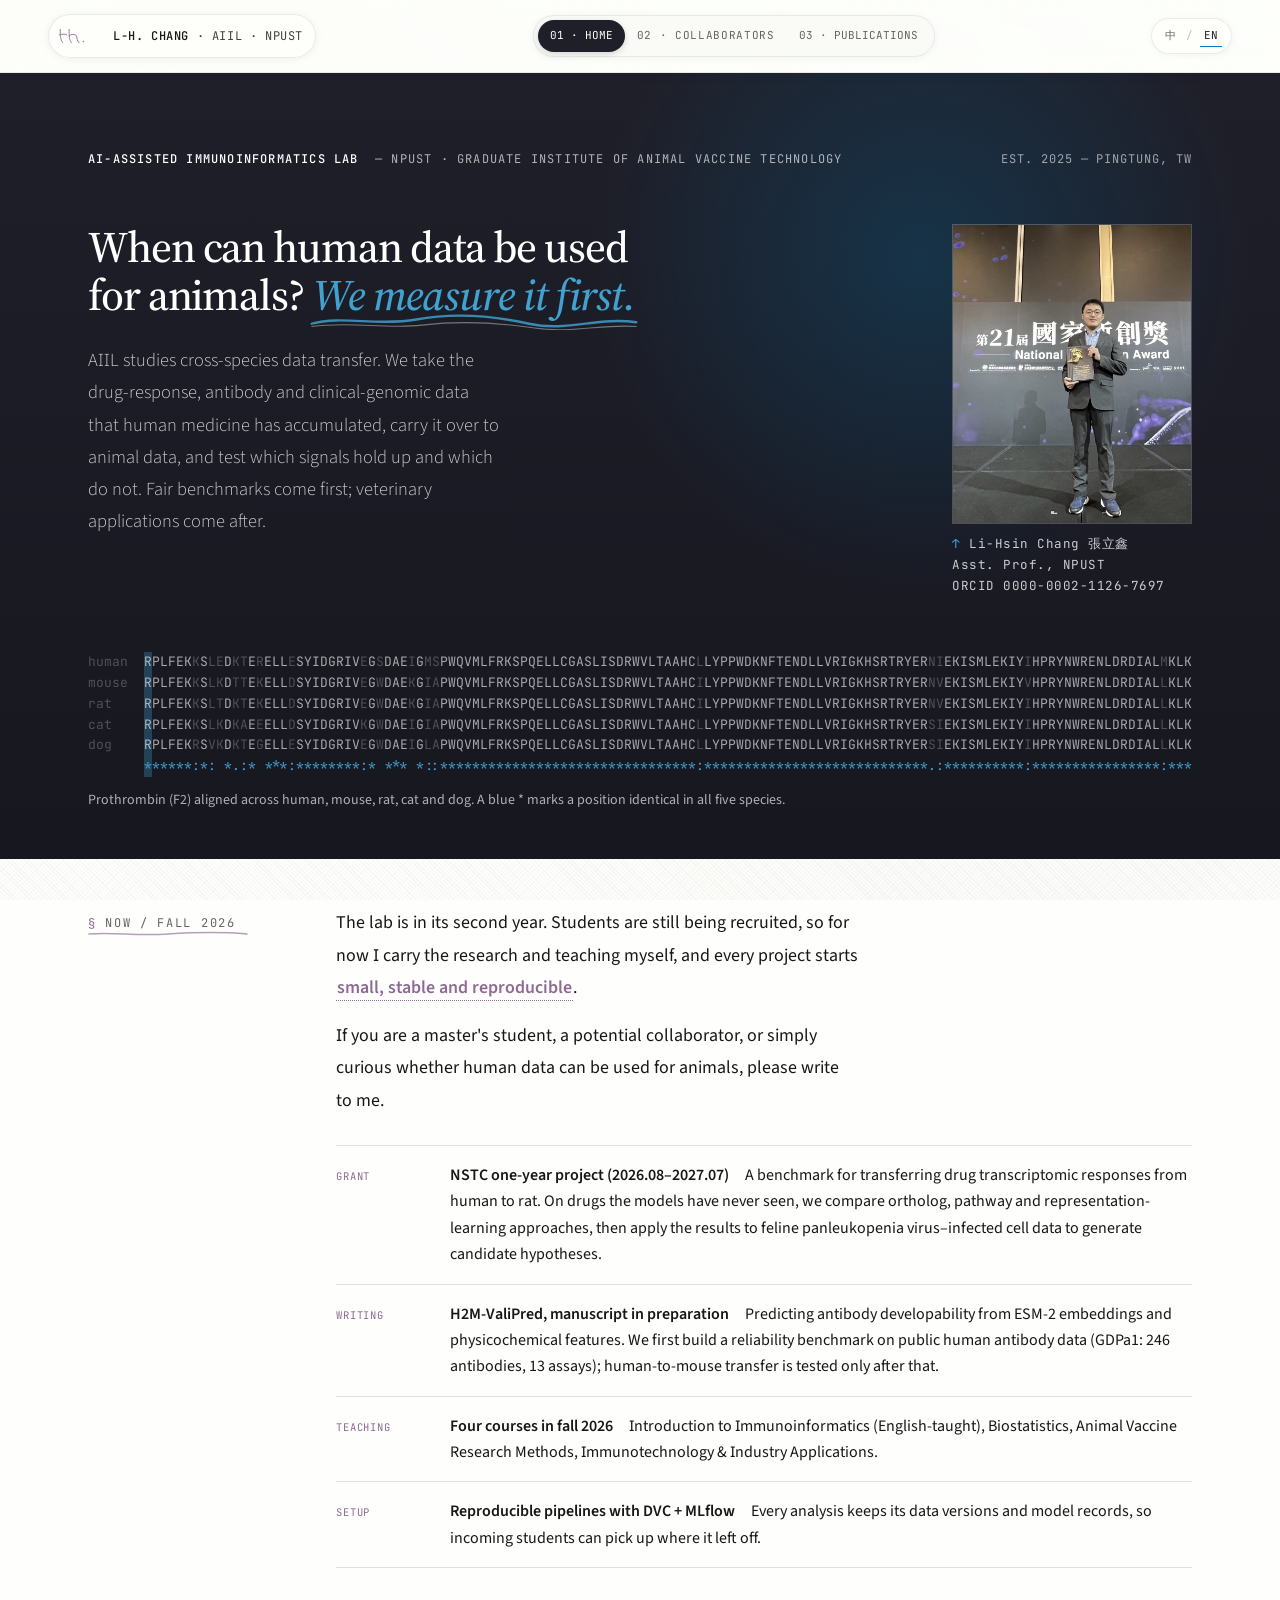
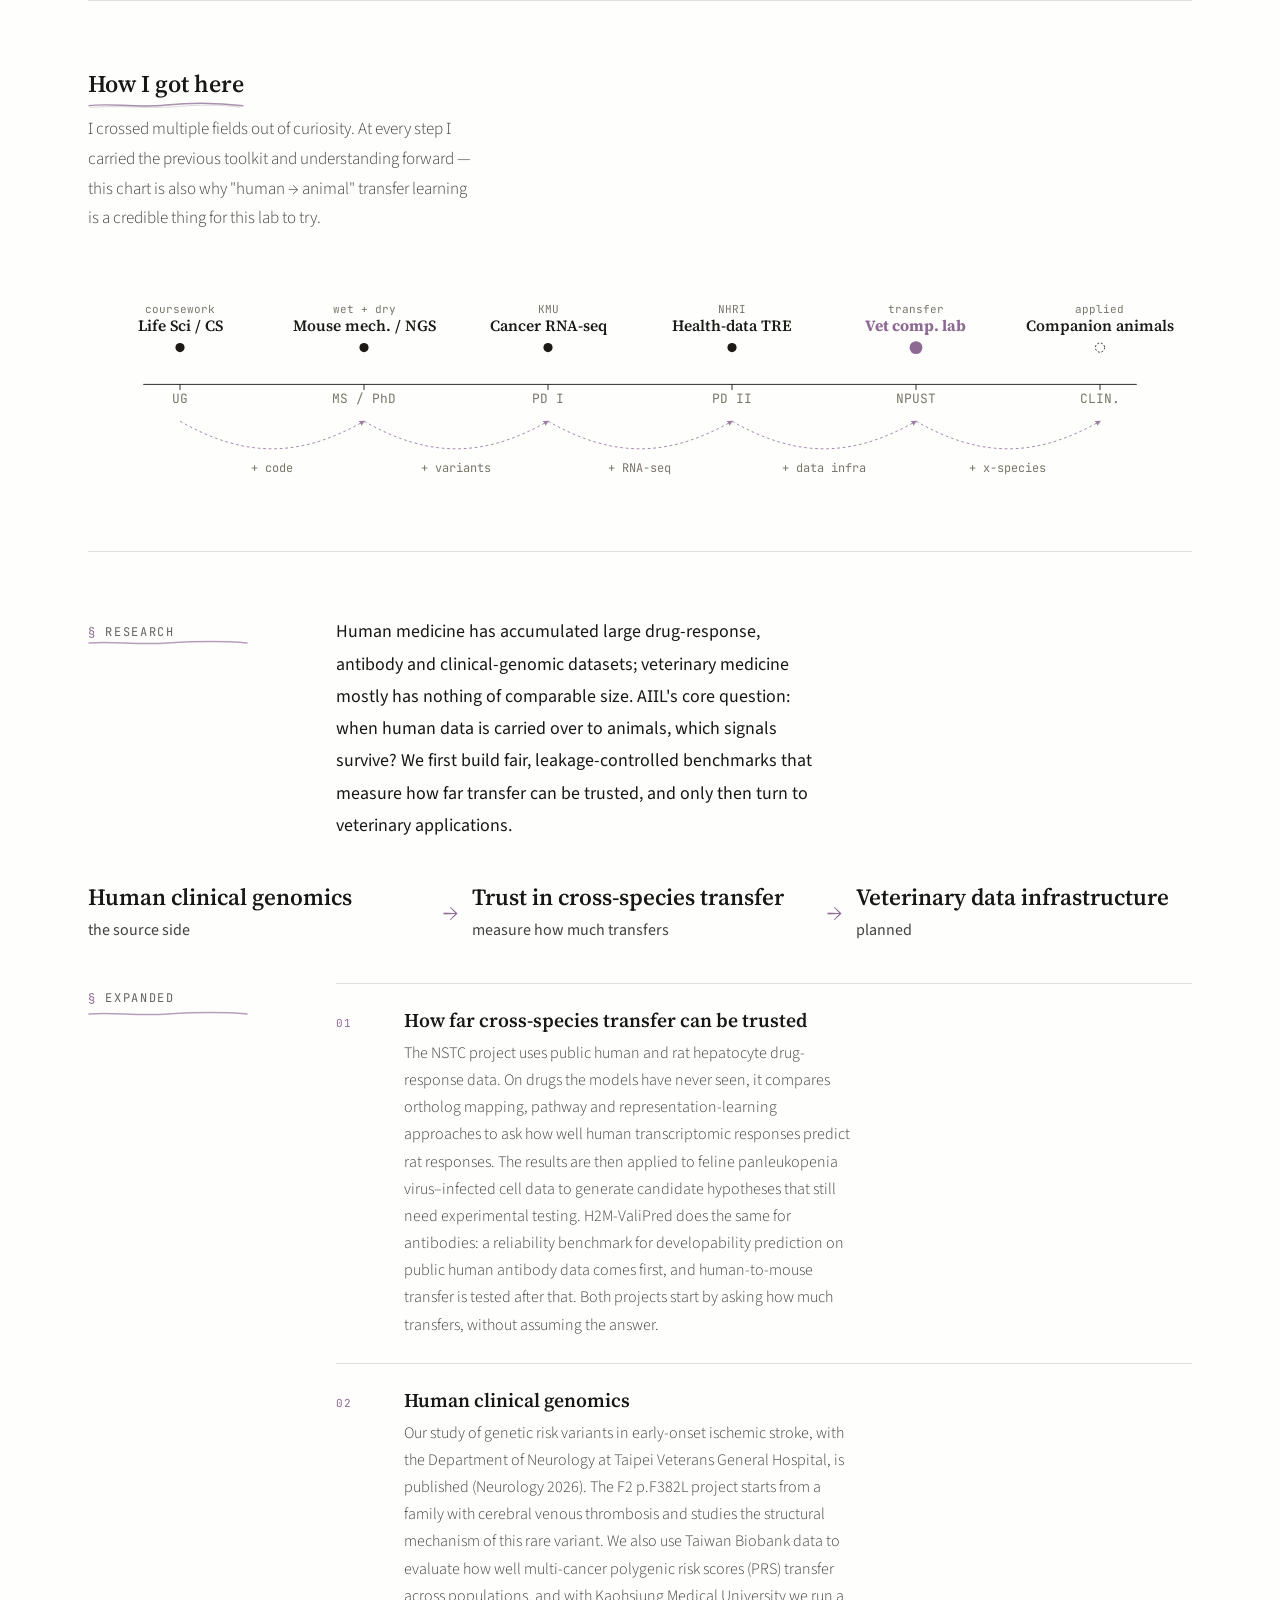
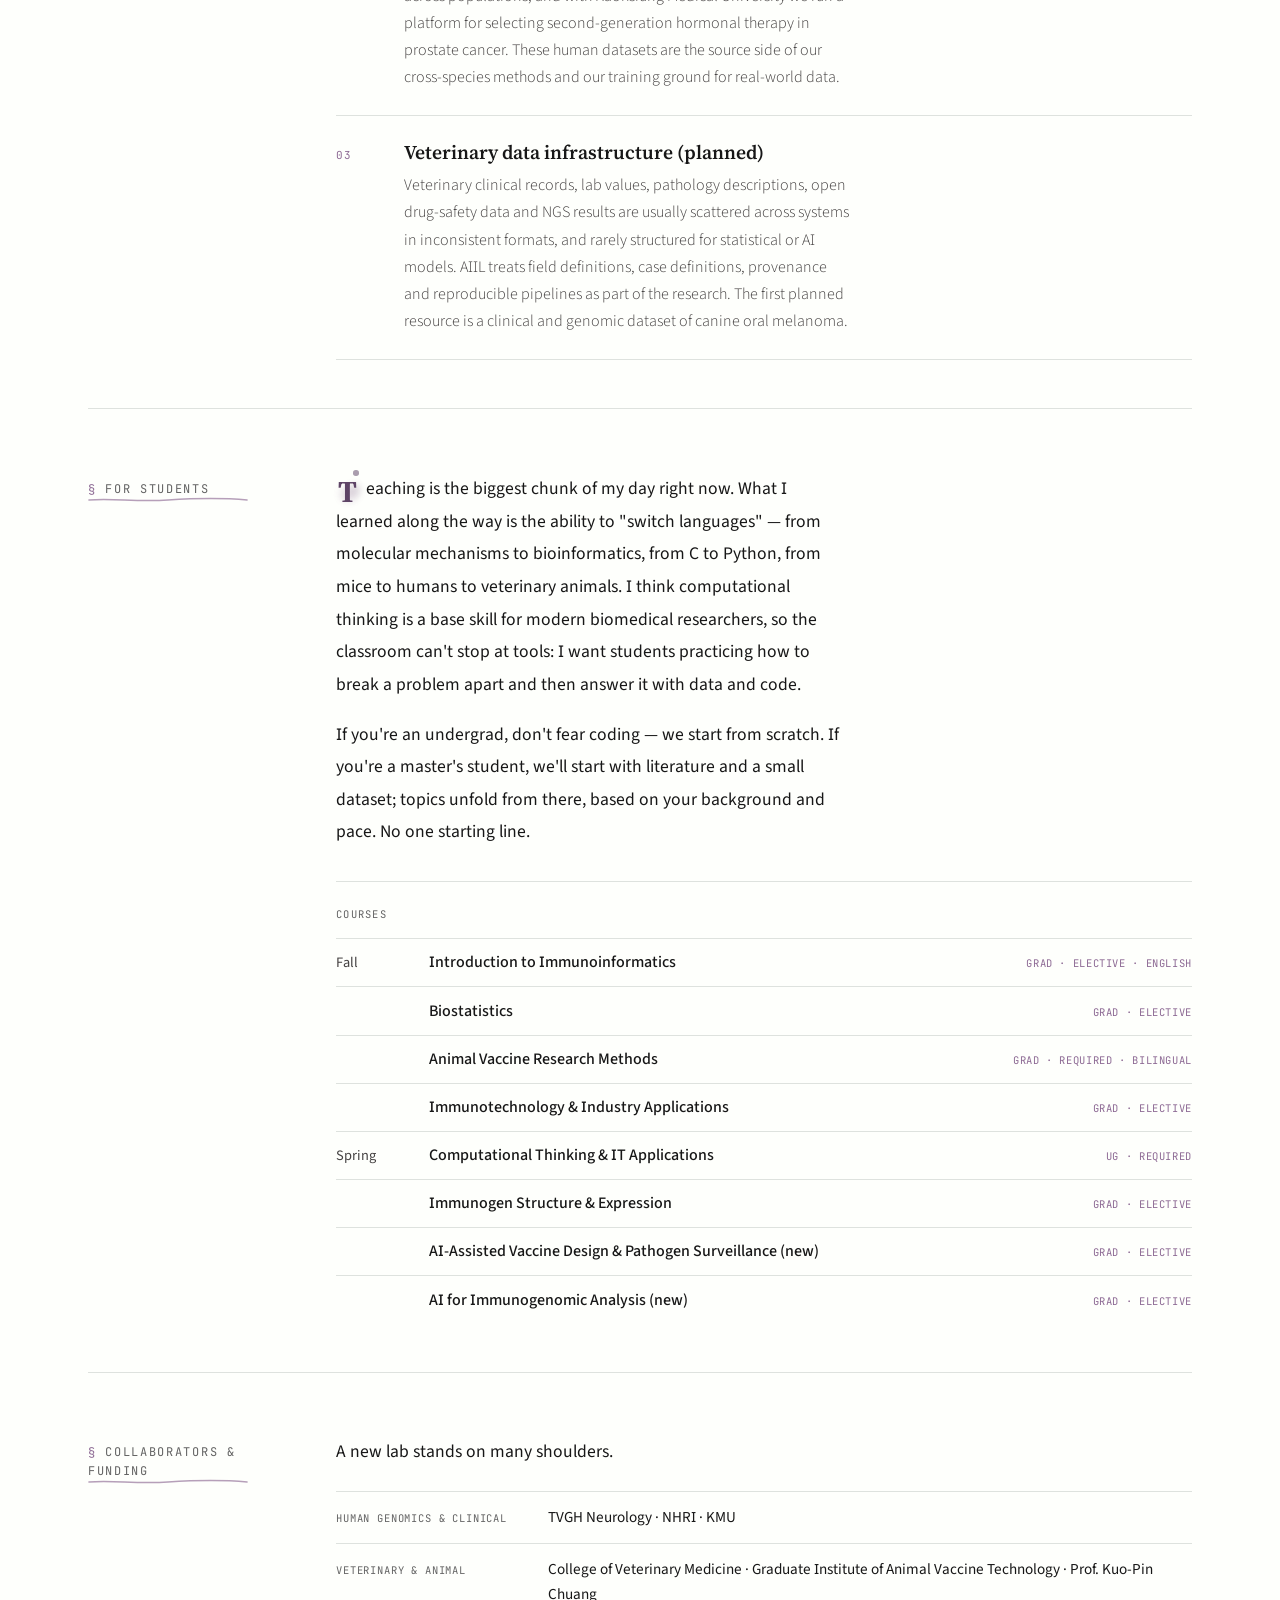
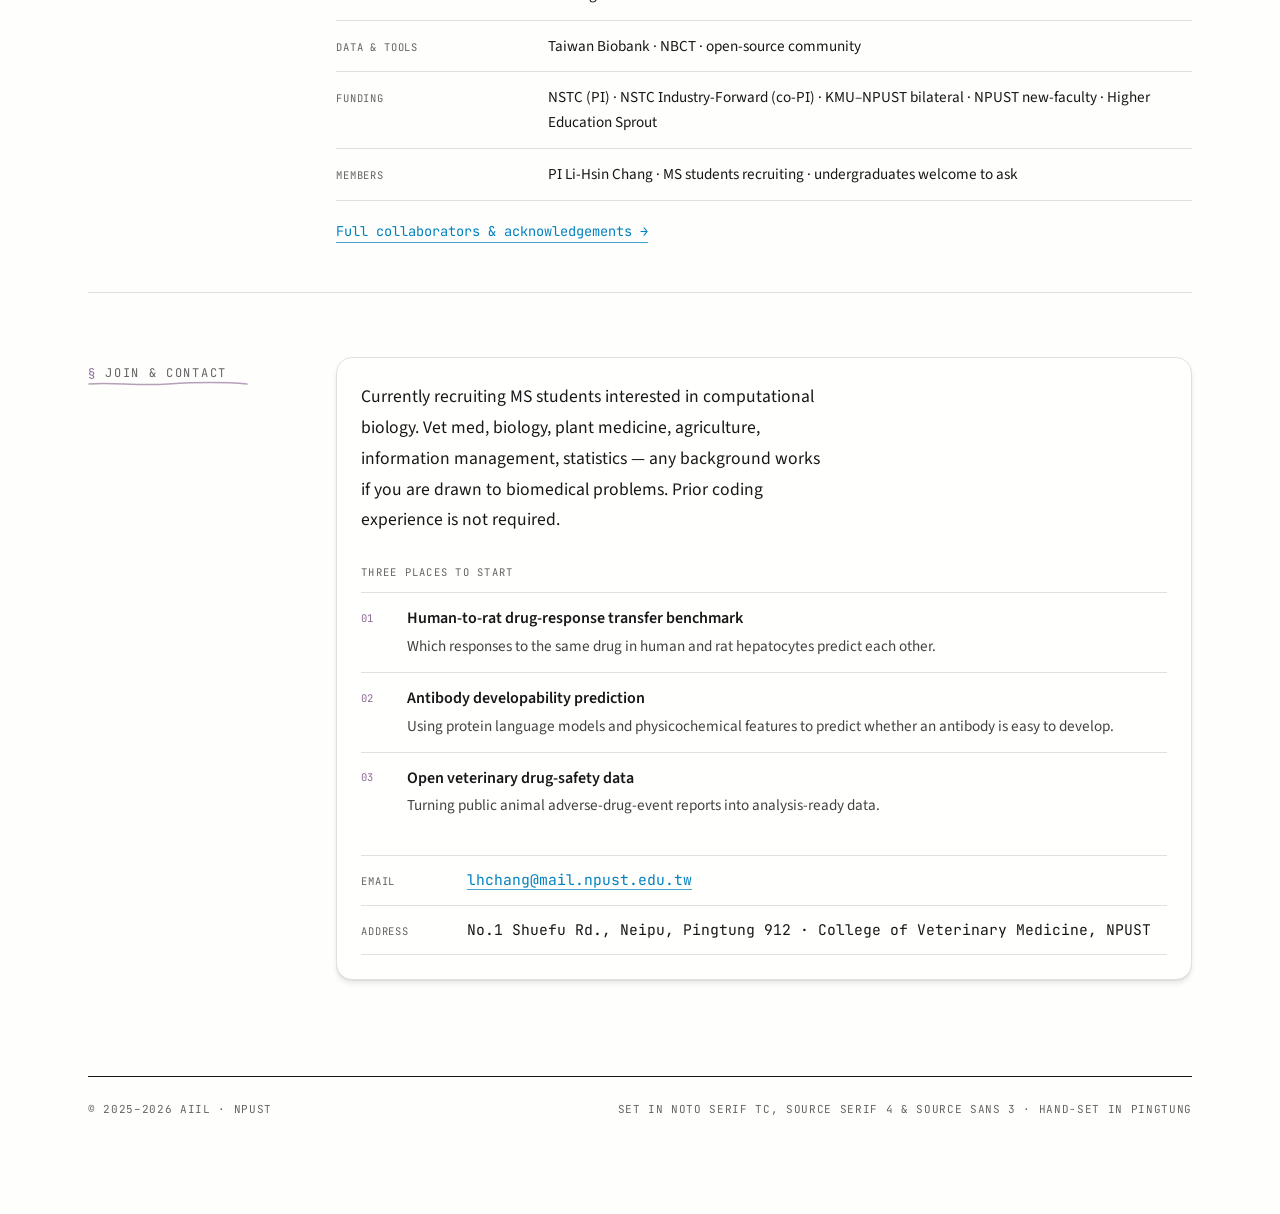
==== commit db1ab43d: "Remove v2 collaborators tab; nav links to collaborators.html on both pages Drops the v2 markup, styl" ====
--- a/index.html
+++ b/index.html
@@ -166,7 +166,8 @@
   box-shadow: rgba(0, 0, 0, 0.05) 0 1px 8px 0;
   backdrop-filter: blur(9px);
 }
-.version-switch button {
+.version-switch button,
+.version-switch a {
   padding: 7px 12px;
   color: var(--ink-faint);
   text-transform: uppercase;
@@ -179,7 +180,8 @@
   color: var(--surface);
   box-shadow: rgba(0, 0, 0, 0.16) 0 2px 6px 0;
 }
-.version-switch button:hover:not(.active) { color: var(--ink); }
+.version-switch button:hover:not(.active),
+.version-switch a:hover { color: var(--ink); }
 
 .topbar-right {
   display: inline-flex;
@@ -1073,160 +1075,6 @@
 
 
 /* =========================================================================
-   V2 — LAB NOTEBOOK (monospace / ASCII terminal)
-   ========================================================================= */
-.v2 {
-  max-width: 1100px;
-  margin: 0 auto;
-  padding: 3rem var(--gutter) 5rem;
-  font-family: var(--mono);
-  font-size: 14px;
-  line-height: 1.75;
-  color: var(--ink);
-}
-.v2 .prose {
-  font-family: var(--mono);
-  font-size: 14px;
-  line-height: 1.75;
-}
-.v2 pre, .v2 .ascii {
-  font-family: var(--mono);
-  font-size: 13px;
-  line-height: 1.5;
-  white-space: pre;
-  overflow-x: auto;
-  color: var(--ink);
-}
-
-.v2-header {
-  padding-bottom: 1.5rem;
-  border-bottom: 1px dashed var(--ink-faint);
-  margin-bottom: 2rem;
-}
-.v2-header .line1 { color: var(--ink-faint); }
-.v2-header h1 {
-  font-family: var(--mono);
-  font-size: 15px;
-  font-weight: 500;
-  margin: 0.5rem 0;
-  color: var(--ink);
-}
-.v2-header h1 .red { color: var(--cinnabar); }
-
-.v2-section {
-  margin: 3rem 0;
-}
-.v2-section-head {
-  color: var(--cinnabar);
-  font-weight: 600;
-  margin-bottom: 0.8rem;
-}
-.v2-section-head::before {
-  content: "## ";
-  color: var(--ink-faint);
-  font-weight: 400;
-}
-
-.v2 p { max-width: 80ch; margin-bottom: 1rem; }
-.v2 .comment { color: var(--ink-faint); }
-.v2 .kw { color: var(--cinnabar); }
-.v2 a { border-bottom: 1px solid var(--cinnabar); padding-bottom: 1px; }
-
-.v2-kv {
-  display: grid;
-  grid-template-columns: 120px 1fr;
-  gap: 8px 20px;
-  margin: 1rem 0;
-}
-.v2-kv dt { color: var(--ink-faint); }
-.v2-kv dd { color: var(--ink); }
-
-.v2-list {
-  list-style: none;
-  margin: 0.5rem 0 1rem 0;
-}
-.v2-list li {
-  padding-left: 20px;
-  position: relative;
-  margin-bottom: 0.4rem;
-  max-width: 78ch;
-}
-.v2-list li::before {
-  content: "▸";
-  position: absolute;
-  left: 0;
-  color: var(--cinnabar);
-}
-
-.v2-asciibox {
-  padding: 1.25rem;
-  background: var(--paper-deep);
-  border: 1px solid var(--paper-edge);
-  margin: 1.5rem 0;
-  overflow-x: auto;
-}
-
-.v2-map-mobile {
-  display: none;
-  margin: 1.5rem 0;
-  padding: 1rem;
-  background: var(--paper-deep);
-  border: 1px solid var(--paper-edge);
-}
-
-.v2-map-mobile-center {
-  padding: 0.8rem 0.9rem;
-  border: 1px solid var(--ink);
-  margin-bottom: 0.9rem;
-  text-align: center;
-}
-
-.v2-map-mobile-center .title {
-  display: block;
-  color: var(--ink);
-}
-
-.v2-map-mobile-center .sub {
-  display: block;
-  color: var(--ink-faint);
-  margin-top: 0.2rem;
-}
-
-.v2-map-mobile-list {
-  display: grid;
-  gap: 0.7rem;
-}
-
-.v2-map-mobile-item {
-  padding-left: 0.85rem;
-  border-left: 2px solid var(--paper-edge);
-}
-
-.v2-map-mobile-item .title {
-  color: var(--cinnabar);
-  font-weight: 600;
-}
-
-.v2-map-mobile-item .line {
-  display: block;
-  color: var(--ink);
-}
-
-.v2-map-mobile-item .meta {
-  display: block;
-  color: var(--ink-faint);
-}
-
-.v2-footer {
-  margin-top: 4rem;
-  padding-top: 1.5rem;
-  border-top: 1px dashed var(--ink-faint);
-  color: var(--ink-faint);
-  font-size: 12px;
-}
-
-
-/* =========================================================================
    V3 — EDITORIAL SPREAD (magazine-like two-column)
    ========================================================================= */
 .v3 {
@@ -1539,13 +1387,11 @@
 }
 
 @media (max-width: 700px) {
-  .v1-traj-svg,
-  .v2-asciibox {
+  .v1-traj-svg {
     display: none;
   }
 
-  .v1-traj-mobile,
-  .v2-map-mobile {
+  .v1-traj-mobile {
     display: block;
   }
 
@@ -1607,7 +1453,6 @@
   .v1-now-item-tag {
     padding-top: 0;
   }
-  .v2 { font-size: 13px; }
   .v3-contact { grid-template-columns: 1fr; }
   .topbar-inner {
     padding: 10px var(--gutter);
@@ -1642,8 +1487,8 @@
     justify-content: center;
   }
   .version-switch::-webkit-scrollbar { display: none; }
-  .version-switch button { padding: 6px 8px; font-size: 10px; }
-  .v2-map-mobile { padding: 0.85rem; }
+  .version-switch button,
+  .version-switch a { padding: 6px 8px; font-size: 10px; }
 }
 
 /* ========================================================================
@@ -1775,7 +1620,7 @@
 
     <div class="version-switch" role="tablist" aria-label="Layout version">
       <button data-version="v1" class="active" data-i18n="nav.v1">01 · Home</button>
-      <button data-version="v2" data-i18n="nav.v2">02 · Collaborators</button>
+      <a href="collaborators.html" data-i18n="nav.v2">02 · Collaborators</a>
       <button data-version="v3" data-i18n="nav.v3">03 · Publications</button>
     </div>
 
@@ -2199,151 +2044,6 @@
 
 
 <!-- ========================================================================
-     V2 — LAB NOTEBOOK (ASCII)
-     ======================================================================== -->
-<section class="version v2" id="v2">
-
-<div class="v2-header">
-<div class="line1 comment"># ~/lab/aiil/collaborators ── last updated: 2026-04-20</div>
-<h1>$ collaborators <span class="red" data-i18n="v2col.title">--list</span></h1>
-<div class="comment" data-i18n="v2col.subtitle"># 合作者與致謝 · 一間剛起步的實驗室，站在很多人的肩膀上</div>
-</div>
-
-<section class="v2-section">
-<div class="v2-section-head" data-i18n="v2col.intro.head">about this page</div>
-<p data-i18n="v2col.intro.p1">
-<span class="comment">/*</span> 這一頁是實驗室的合作網路snapshot。排序沒有特別意義，依類別分組。<span class="comment">*/</span>
-</p>
-</section>
-
-<section class="v2-section">
-<div class="v2-section-head" data-i18n="v2col.map.head">network ──────── 5 clusters</div>
-
-<div class="v2-asciibox"><pre data-i18n="v2col.map.ascii">
-                         ┌─────────────────────┐
-                         │  HUMAN GENOMICS     │
-                         │  TVGH · NHRI · KMU  │
-                         └──────────┬──────────┘
-                                    │
-                                    │  stroke variants · F2 · cohort NGS
-                                    │
-   ┌─────────────────────┐   ┌──────┴──────────┐   ┌─────────────────────┐
-   │  VET & ANIMAL       │───┤                 ├───│  INDUSTRY / TOOLS   │
-   │  NPUST vet med      │   │   aiil @ NPUST  │   │  antibody · CRO     │
-   │  clinics · shelters │   │   (lhchang)     │   │  agent frameworks   │
-   └─────────────────────┘   └──────┬──────────┘   └─────────────────────┘
-                                    │
-                                    │  compute · data · shared IRB
-                                    │
-                         ┌──────────┴──────────┐
-                         │  METHODS & DATA     │
-                         │  TWB · NBCT · NHI   │
-                         │  intl. labs · code  │
-                         └─────────────────────┘
-</pre></div>
-
-<div class="v2-map-mobile" aria-label="collaboration network summary">
-  <div class="v2-map-mobile-center">
-    <span class="title" data-i18n="v2col.map.mobile.center.title">aiil @ NPUST</span>
-    <span class="sub" data-i18n="v2col.map.mobile.center.sub">(lhchang)</span>
-  </div>
-
-  <div class="v2-map-mobile-list">
-    <div class="v2-map-mobile-item">
-      <span class="title" data-i18n="v2col.map.mobile.human.title">HUMAN GENOMICS</span>
-      <span class="line" data-i18n="v2col.map.mobile.human.line1">TVGH · NHRI · KMU</span>
-      <span class="meta" data-i18n="v2col.map.mobile.human.line2">stroke variants · F2 · cohort NGS</span>
-    </div>
-    <div class="v2-map-mobile-item">
-      <span class="title" data-i18n="v2col.map.mobile.vet.title">VET &amp; ANIMAL</span>
-      <span class="line" data-i18n="v2col.map.mobile.vet.line1">NPUST vet med</span>
-      <span class="meta" data-i18n="v2col.map.mobile.vet.line2">clinics · shelters</span>
-    </div>
-    <div class="v2-map-mobile-item">
-      <span class="title" data-i18n="v2col.map.mobile.ind.title">INDUSTRY / TOOLS</span>
-      <span class="line" data-i18n="v2col.map.mobile.ind.line1">antibody · CRO</span>
-      <span class="meta" data-i18n="v2col.map.mobile.ind.line2">agent frameworks</span>
-    </div>
-    <div class="v2-map-mobile-item">
-      <span class="title" data-i18n="v2col.map.mobile.methods.title">METHODS &amp; DATA</span>
-      <span class="line" data-i18n="v2col.map.mobile.methods.line1">TWB · NBCT · NHI</span>
-      <span class="meta" data-i18n="v2col.map.mobile.methods.line2">compute · data · shared IRB</span>
-      <span class="meta" data-i18n="v2col.map.mobile.methods.line3">intl. labs · code</span>
-    </div>
-  </div>
-</div>
-
-<p class="comment" data-i18n="v2col.map.note"># 中心是實驗室本身，四個方向是持續往來的合作面。每條邊上寫的是目前實際的交集。</p>
-</section>
-
-<section class="v2-section">
-<div class="v2-section-head" data-i18n="v2col.hg.head">human genomics ── clinical collaborators</div>
-
-<dl class="v2-kv">
-<dt>TVGH</dt><dd data-i18n="v2col.hg.tvgh">臺北榮民總醫院 · 神經內科 &nbsp;·&nbsp; <span class="comment">早發性腦中風 cohort、家族性腦靜脈竇血栓 F2 p.F382L、臨床表型與遺傳判讀、罕見疾病 variant interpretation、family-based NGS 分析</span></dd>
-<dt>NHRI</dt><dd data-i18n="v2col.hg.nhri">國家衛生研究院 &nbsp;·&nbsp; <span class="comment">國家級 NGS 資料平台、精準醫學工作流程</span></dd>
-<dt>KMU</dt><dd data-i18n="v2col.hg.kmu">高雄醫學大學 &nbsp;·&nbsp; <span class="comment">癌症 RNA-seq 生物標記、攝護腺癌二代荷爾蒙藥物選擇平台</span></dd>
-<dt>others</dt><dd data-i18n="v2col.hg.others"><span class="comment">// 陸續補上，歡迎有意合作者來信</span></dd>
-</dl>
-</section>
-
-<section class="v2-section">
-<div class="v2-section-head" data-i18n="v2col.vet.head">vet &amp; animal ── on-campus + clinics</div>
-
-<dl class="v2-kv">
-<dt>NPUST.vet</dt><dd data-i18n="v2col.vet.c1">獸醫學院 &nbsp;·&nbsp; <span class="comment">院內合作；病理、微生物與免疫相關資源</span></dd>
-<dt>AVT</dt><dd data-i18n="v2col.vet.c2">動物疫苗科技研究所（PI 所屬單位） &nbsp;·&nbsp; <span class="comment">疫苗研究主場域；動物樣本處理、病毒分離與傳代、抗原製備</span></dd>
-</dl>
-</section>
-
-<section class="v2-section">
-<div class="v2-section-head" data-i18n="v2col.ind.head">methods · industry · tools</div>
-
-<ul class="v2-list">
-<li data-i18n="v2col.ind.l1"><span class="kw">[antibody]</span> 抗體開發合作對象 &nbsp;·&nbsp; <span class="comment">H2M-ValiPred 驗證資料集來源，developability assay 交換</span></li>
-<li data-i18n="v2col.ind.l2"><span class="kw">[data]</span> TWB · NBCT · 健保資料庫 &nbsp;·&nbsp; <span class="comment">人類面的 cohort-scale 資料，用於 transfer learning 的 human reference</span></li>
-<li data-i18n="v2col.ind.l3"><span class="kw">[compute]</span> 國家高速網路與計算中心 &nbsp;·&nbsp; <span class="comment">GPU 叢集與儲存，長跑 embedding 與 diffusion</span></li>
-<li data-i18n="v2col.ind.l4"><span class="kw">[tools]</span> open-source community &nbsp;·&nbsp; <span class="comment">ESM · RFdiffusion · BindCraft · DVC · MLflow — 站在巨人的肩膀上</span></li>
-</ul>
-</section>
-
-<section class="v2-section">
-<div class="v2-section-head" data-i18n="v2col.fund.head">funding &amp; acknowledgements</div>
-
-<dl class="v2-kv">
-<dt>NSTC</dt><dd data-i18n="v2col.fund.nstc">國科會 2026.08–2027.07 &nbsp;·&nbsp; <span class="comment">CPV / FPV 跨物種抗病毒藥物再利用（主持人）</span></dd>
-<dt>NPUST</dt><dd data-i18n="v2col.fund.npust">校內新進教師啟動經費 &nbsp;·&nbsp; <span class="comment">GPU 工作站與計算基礎建設</span></dd>
-<dt>KMU–NPUST</dt><dd data-i18n="v2col.fund.kmu">高醫屏科雙邊計畫 &nbsp;·&nbsp; <span class="comment">計算基礎建設與 wet-lab 合作</span></dd>
-<dt>higher-ed</dt><dd data-i18n="v2col.fund.he">高教深耕相關計畫 &nbsp;·&nbsp; <span class="comment">H2M-ValiPred 撰稿期間支援</span></dd>
-<dt>mentors</dt><dd data-i18n="v2col.fund.mentors"><span class="comment">// 感謝一路上的指導者：博班、博後與每個願意花時間的前輩</span></dd>
-</dl>
-
-<p class="comment" data-i18n="v2col.fund.note"># 本頁呈現的研究成果，無一不是多方合作與公開資源累積的結果。若有遺漏或錯誤，請來信告知，會盡速修正。</p>
-</section>
-
-<section class="v2-section">
-<div class="v2-section-head" data-i18n="v2col.lab.head">lab members · 2026</div>
-
-<ul class="v2-list">
-<li data-i18n="v2col.lab.l1"><span class="kw">[PI]</span> Li-Hsin Chang 張立鑫 &nbsp;·&nbsp; <span class="comment">assistant professor · 主持人</span></li>
-<li data-i18n="v2col.lab.l2"><span class="kw">[MS]</span> 招募中 &nbsp;·&nbsp; <span class="comment">// recruiting — 碩士生名額開放中</span></li>
-<li data-i18n="v2col.lab.l3"><span class="kw">[UG]</span> 招募中 &nbsp;·&nbsp; <span class="comment">// 專題生歡迎詢問</span></li>
-<li data-i18n="v2col.lab.l4"><span class="kw">[alumni]</span> <span class="comment">// 尚無 · 實驗室於 2025 成立</span></li>
-</ul>
-
-<p data-i18n="v2col.lab.p1">
-<span class="comment">//</span> 想加入、合作、或只是想聊聊？
-&gt;&gt;&gt; <a href="mailto:lhchang@mail.npust.edu.tw" data-i18n="v2col.lab.cta">lhchang@mail.npust.edu.tw</a>
-</p>
-</section>
-
-<div class="v2-footer" data-i18n="v2.footer">
-# © 2025–2026 aiil · npust · hand-typed in pingtung
-</div>
-
-</section>
-
-<!-- ========================================================================
      V3 — EDITORIAL SPREAD
      ======================================================================== -->
 <section class="version v3" id="v3">
@@ -2531,7 +2231,6 @@
     <label>layout</label>
     <select id="tw-version">
       <option value="v1">01 · home</option>
-      <option value="v2">02 · collaborators</option>
       <option value="v3">03 · publications</option>
     </select>
   </div>
@@ -2686,57 +2385,6 @@
     'v1.contact.addrv': '屏東縣內埔鄉學府路1號・國立屏東科技大學 獸醫學院',
     'v1.colo.set': '本頁排版：NOTO SERIF TC、SOURCE SERIF 4 & SOURCE SANS 3 · 於屏東手工排版',
 
-    /* V2 — Collaborators */
-    'v2col.title': '--list',
-    'v2col.subtitle': '# 合作者與致謝 · 一間剛起步的實驗室，站在很多人的肩膀上',
-    'v2col.intro.head': 'about this page',
-    'v2col.intro.p1': '<span class="comment">/*</span> 這一頁是實驗室的合作網路snapshot。排序沒有特別意義，依類別分組。<span class="comment">*/</span>',
-    'v2col.map.head': 'network ──────── 5 clusters',
-    'v2col.map.ascii': '                         ┌─────────────────────┐\n                         │  HUMAN GENOMICS     │\n                         │  TVGH · NHRI · KMU  │\n                         └──────────┬──────────┘\n                                    │\n                                    │  stroke variants · F2 · cohort NGS\n                                    │\n   ┌─────────────────────┐   ┌──────┴──────────┐   ┌─────────────────────┐\n   │  VET & ANIMAL       │───┤                 ├───│  INDUSTRY / TOOLS   │\n   │  NPUST vet med      │   │   aiil @ NPUST  │   │  antibody · CRO     │\n   │  clinics · shelters │   │   (lhchang)     │   │  agent frameworks   │\n   └─────────────────────┘   └──────┬──────────┘   └─────────────────────┘\n                                    │\n                                    │  compute · data · shared IRB\n                                    │\n                         ┌──────────┴──────────┐\n                         │  METHODS & DATA     │\n                         │  TWB · NBCT · NHI   │\n                         │  intl. labs · code  │\n                         └─────────────────────┘\n',
-    'v2col.map.note': '# 中心是實驗室本身，四個方向是持續往來的合作面。每條邊上寫的是目前實際的交集。',
-    'v2col.map.mobile.center.title': 'aiil @ NPUST',
-    'v2col.map.mobile.center.sub': '(lhchang)',
-    'v2col.map.mobile.human.title': 'HUMAN GENOMICS',
-    'v2col.map.mobile.human.line1': 'TVGH · NHRI · KMU',
-    'v2col.map.mobile.human.line2': 'stroke variants · F2 · cohort NGS',
-    'v2col.map.mobile.vet.title': 'VET & ANIMAL',
-    'v2col.map.mobile.vet.line1': 'NPUST vet med',
-    'v2col.map.mobile.vet.line2': 'clinics · shelters',
-    'v2col.map.mobile.ind.title': 'INDUSTRY / TOOLS',
-    'v2col.map.mobile.ind.line1': 'antibody · CRO',
-    'v2col.map.mobile.ind.line2': 'agent frameworks',
-    'v2col.map.mobile.methods.title': 'METHODS & DATA',
-    'v2col.map.mobile.methods.line1': 'TWB · NBCT · NHI',
-    'v2col.map.mobile.methods.line2': 'compute · data · shared IRB',
-    'v2col.map.mobile.methods.line3': 'intl. labs · code',
-    'v2col.hg.head': 'human genomics ── clinical collaborators',
-    'v2col.hg.tvgh': '臺北榮民總醫院 · 神經內科 &nbsp;·&nbsp; <span class="comment">早發性腦中風 cohort、家族性腦靜脈竇血栓 F2 p.F382L、臨床表型與遺傳判讀、罕見疾病 variant interpretation、family-based NGS 分析</span>',
-    'v2col.hg.nhri': '國家衛生研究院 &nbsp;·&nbsp; <span class="comment">國家級 NGS 資料平台、精準醫學工作流程</span>',
-    'v2col.hg.kmu': '高雄醫學大學 &nbsp;·&nbsp; <span class="comment">癌症 RNA-seq 生物標記、攝護腺癌二代荷爾蒙藥物選擇平台</span>',
-    'v2col.hg.others': '<span class="comment">// 陸續補上，歡迎有意合作者來信</span>',
-    'v2col.vet.head': 'vet &amp; animal ── on-campus + clinics',
-    'v2col.vet.c1': '獸醫學院 &nbsp;·&nbsp; <span class="comment">院內合作；病理、微生物與免疫相關資源</span>',
-    'v2col.vet.c2': '動物疫苗科技研究所（PI 所屬單位） &nbsp;·&nbsp; <span class="comment">疫苗研究主場域；動物樣本處理、病毒分離與傳代、抗原製備</span>',
-    'v2col.ind.head': 'methods · industry · tools',
-    'v2col.ind.l1': '<span class="kw">[antibody]</span> 抗體開發合作對象 &nbsp;·&nbsp; <span class="comment">H2M-ValiPred 驗證資料集來源，developability assay 交換</span>',
-    'v2col.ind.l2': '<span class="kw">[data]</span> TWB · NBCT · 健保資料庫 &nbsp;·&nbsp; <span class="comment">人類面的 cohort-scale 資料，用於 transfer learning 的 human reference</span>',
-    'v2col.ind.l3': '<span class="kw">[compute]</span> 國家高速網路與計算中心 &nbsp;·&nbsp; <span class="comment">GPU 叢集與儲存，長跑 embedding 與 diffusion</span>',
-    'v2col.ind.l4': '<span class="kw">[tools]</span> open-source community &nbsp;·&nbsp; <span class="comment">ESM · RFdiffusion · BindCraft · DVC · MLflow — 站在巨人的肩膀上</span>',
-    'v2col.fund.head': 'funding &amp; acknowledgements',
-    'v2col.fund.nstc': '國科會 2026.08–2027.07 &nbsp;·&nbsp; <span class="comment">CPV / FPV 跨物種抗病毒藥物再利用（主持人）</span>',
-    'v2col.fund.npust': '校內新進教師啟動經費 &nbsp;·&nbsp; <span class="comment">GPU 工作站與計算基礎建設</span>',
-    'v2col.fund.kmu': '高醫屏科雙邊計畫 &nbsp;·&nbsp; <span class="comment">計算基礎建設與 wet-lab 合作</span>',
-    'v2col.fund.he': '高教深耕相關計畫 &nbsp;·&nbsp; <span class="comment">H2M-ValiPred 撰稿期間支援</span>',
-    'v2col.fund.mentors': '<span class="comment">// 感謝一路上的指導者：博班、博後與每個願意花時間的前輩</span>',
-    'v2col.fund.note': '# 本頁呈現的研究成果，無一不是多方合作與公開資源累積的結果。若有遺漏或錯誤，請來信告知，會盡速修正。',
-    'v2col.lab.head': 'lab members · 2026',
-    'v2col.lab.l1': '<span class="kw">[PI]</span> Li-Hsin Chang 張立鑫 &nbsp;·&nbsp; <span class="comment">assistant professor · 主持人</span>',
-    'v2col.lab.l2': '<span class="kw">[MS]</span> 招募中 &nbsp;·&nbsp; <span class="comment">// recruiting — 碩士生名額開放中</span>',
-    'v2col.lab.l3': '<span class="kw">[UG]</span> 招募中 &nbsp;·&nbsp; <span class="comment">// 專題生歡迎詢問</span>',
-    'v2col.lab.l4': '<span class="kw">[alumni]</span> <span class="comment">// 尚無 · 實驗室於 2025 成立</span>',
-    'v2col.lab.p1': '<span class="comment">//</span> 想加入、合作、或只是想聊聊？\n>>> <a href="mailto:lhchang@mail.npust.edu.tw" data-i18n="v2col.lab.cta">lhchang@mail.npust.edu.tw</a>',
-    'v2col.lab.cta': 'lhchang@mail.npust.edu.tw',
-    'v2.footer': '# © 2025–2026 aiil · npust · 於屏東手工敲出',
 
     /* V3 — Publications */
     'v3pub.mast.left': '第一卷 · 第二期<br/>2026 春',
@@ -2917,57 +2565,6 @@
     'v1.contact.addrv': 'No.1 Shuefu Rd., Neipu, Pingtung 912 · College of Veterinary Medicine, NPUST',
     'v1.colo.set': 'SET IN NOTO SERIF TC, SOURCE SERIF 4 & SOURCE SANS 3 · HAND-SET IN PINGTUNG',
 
-    /* V2 — Collaborators */
-    'v2col.title': '--list',
-    'v2col.subtitle': '# collaborators &amp; acknowledgements · a new lab stands on many shoulders',
-    'v2col.intro.head': 'about this page',
-    'v2col.intro.p1': '<span class="comment">/*</span> A snapshot of the lab\'s collaboration network. Ordering carries no meaning — grouped by cluster. <span class="comment">*/</span>',
-    'v2col.map.head': 'network ──────── 5 clusters',
-    'v2col.map.ascii': '                         ┌─────────────────────┐\n                         │  HUMAN GENOMICS     │\n                         │  TVGH · NHRI · KMU  │\n                         └──────────┬──────────┘\n                                    │\n                                    │  stroke variants · F2 · cohort NGS\n                                    │\n   ┌─────────────────────┐   ┌──────┴──────────┐   ┌─────────────────────┐\n   │  VET & ANIMAL       │───┤                 ├───│  INDUSTRY / TOOLS   │\n   │  NPUST vet med      │   │   aiil @ NPUST  │   │  antibody · CRO     │\n   │  clinics · shelters │   │   (lhchang)     │   │  agent frameworks   │\n   └─────────────────────┘   └──────┬──────────┘   └─────────────────────┘\n                                    │\n                                    │  compute · data · shared IRB\n                                    │\n                         ┌──────────┴──────────┐\n                         │  METHODS & DATA     │\n                         │  TWB · NBCT · NHI   │\n                         │  intl. labs · code  │\n                         └─────────────────────┘\n',
-    'v2col.map.note': '# the lab sits at the center, with four directions of ongoing collaboration. each edge label is the actual intersection today.',
-    'v2col.map.mobile.center.title': 'aiil @ NPUST',
-    'v2col.map.mobile.center.sub': '(lhchang)',
-    'v2col.map.mobile.human.title': 'HUMAN GENOMICS',
-    'v2col.map.mobile.human.line1': 'TVGH · NHRI · KMU',
-    'v2col.map.mobile.human.line2': 'stroke variants · F2 · cohort NGS',
-    'v2col.map.mobile.vet.title': 'VET & ANIMAL',
-    'v2col.map.mobile.vet.line1': 'NPUST vet med',
-    'v2col.map.mobile.vet.line2': 'clinics · shelters',
-    'v2col.map.mobile.ind.title': 'INDUSTRY / TOOLS',
-    'v2col.map.mobile.ind.line1': 'antibody · CRO',
-    'v2col.map.mobile.ind.line2': 'agent frameworks',
-    'v2col.map.mobile.methods.title': 'METHODS & DATA',
-    'v2col.map.mobile.methods.line1': 'TWB · NBCT · NHI',
-    'v2col.map.mobile.methods.line2': 'compute · data · shared IRB',
-    'v2col.map.mobile.methods.line3': 'intl. labs · code',
-    'v2col.hg.head': 'human genomics ── clinical collaborators',
-    'v2col.hg.tvgh': 'Taipei Veterans General Hospital (TVGH) · Neurology &nbsp;·&nbsp; <span class="comment">early-onset stroke cohort, familial cerebral venous thrombosis (F2 p.F382L), clinical phenotyping &amp; variant interpretation, rare-disease variant interpretation, family-based NGS analyses</span>',
-    'v2col.hg.nhri': 'National Health Research Institutes (NHRI) &nbsp;·&nbsp; <span class="comment">national NGS data platform, precision-medicine workflows</span>',
-    'v2col.hg.kmu': 'Kaohsiung Medical University (KMU) &nbsp;·&nbsp; <span class="comment">cancer RNA-seq biomarkers, second-generation hormonal-drug selection platform for prostate cancer</span>',
-    'v2col.hg.others': '<span class="comment">// more to be added — open to new collaborators, please reach out</span>',
-    'v2col.vet.head': 'vet &amp; animal ── on-campus + clinics',
-    'v2col.vet.c1': 'College of Veterinary Medicine &nbsp;·&nbsp; <span class="comment">on-campus collaboration; pathology, microbiology, and immunology-related resources</span>',
-    'v2col.vet.c2': 'Graduate Institute of Animal Vaccine Technology (PI\'s home institute) &nbsp;·&nbsp; <span class="comment">primary vaccine research site; animal sample handling, viral isolation and passaging, antigen preparation</span>',
-    'v2col.ind.head': 'methods · industry · tools',
-    'v2col.ind.l1': '<span class="kw">[antibody]</span> antibody-development partners &nbsp;·&nbsp; <span class="comment">H2M-ValiPred validation data source, developability assay exchange</span>',
-    'v2col.ind.l2': '<span class="kw">[data]</span> TWB · NBCT · NHI claims &nbsp;·&nbsp; <span class="comment">cohort-scale human data — the human-side reference for transfer learning</span>',
-    'v2col.ind.l3': '<span class="kw">[compute]</span> National Center for High-performance Computing (NCHC) &nbsp;·&nbsp; <span class="comment">GPU cluster + storage — long-running embeddings &amp; diffusion</span>',
-    'v2col.ind.l4': '<span class="kw">[tools]</span> open-source community &nbsp;·&nbsp; <span class="comment">ESM · RFdiffusion · BindCraft · DVC · MLflow — standing on giants</span>',
-    'v2col.fund.head': 'funding &amp; acknowledgements',
-    'v2col.fund.nstc': 'NSTC 2026.08–2027.07 &nbsp;·&nbsp; <span class="comment">CPV / FPV cross-species antiviral drug repurposing (PI)</span>',
-    'v2col.fund.npust': 'NPUST new-faculty start-up &nbsp;·&nbsp; <span class="comment">GPU workstation &amp; compute infrastructure</span>',
-    'v2col.fund.kmu': 'KMU–NPUST bilateral program &nbsp;·&nbsp; <span class="comment">compute infrastructure and wet-lab collaboration</span>',
-    'v2col.fund.he': 'Higher Education Sprout Project &nbsp;·&nbsp; <span class="comment">support during H2M-ValiPred write-up</span>',
-    'v2col.fund.mentors': '<span class="comment">// with gratitude to mentors along the way — PhD, postdoc, and everyone who gave me their time</span>',
-    'v2col.fund.note': '# nothing on this page is the result of one person. corrections and omissions: please email me — will fix quickly.',
-    'v2col.lab.head': 'lab members · 2026',
-    'v2col.lab.l1': '<span class="kw">[PI]</span> Li-Hsin Chang 張立鑫 &nbsp;·&nbsp; <span class="comment">assistant professor · principal investigator</span>',
-    'v2col.lab.l2': '<span class="kw">[MS]</span> recruiting &nbsp;·&nbsp; <span class="comment">// MS positions open</span>',
-    'v2col.lab.l3': '<span class="kw">[UG]</span> recruiting &nbsp;·&nbsp; <span class="comment">// undergrad research welcome</span>',
-    'v2col.lab.l4': '<span class="kw">[alumni]</span> <span class="comment">// none yet · lab founded 2025</span>',
-    'v2col.lab.p1': '<span class="comment">//</span> want to join, collaborate, or just talk?\n>>> <a href="mailto:lhchang@mail.npust.edu.tw" data-i18n="v2col.lab.cta">lhchang@mail.npust.edu.tw</a>',
-    'v2col.lab.cta': 'lhchang@mail.npust.edu.tw',
-    'v2.footer': '# © 2025–2026 aiil · npust · hand-typed in pingtung',
 
     /* V3 — Publications */
     'v3pub.mast.left': 'Vol. 01 · No. 02<br/>Spring 2026',
@@ -3206,7 +2803,10 @@
     lang = bl.startsWith('zh') ? 'zh' : 'en';
   }
   let ver = 'v1';
-  try { const s = localStorage.getItem('aiil_ver'); if (s) ver = s; } catch(e){}
+  try { const s = localStorage.getItem('aiil_ver'); if (s && document.getElementById(s)) ver = s; } catch(e){}
+  // links from other pages pick the tab explicitly
+  if (location.hash === '#home') ver = 'v1';
+  if (location.hash === '#publications') ver = 'v3';
 
   tweakState.lang = lang;
   tweakState.version = ver;
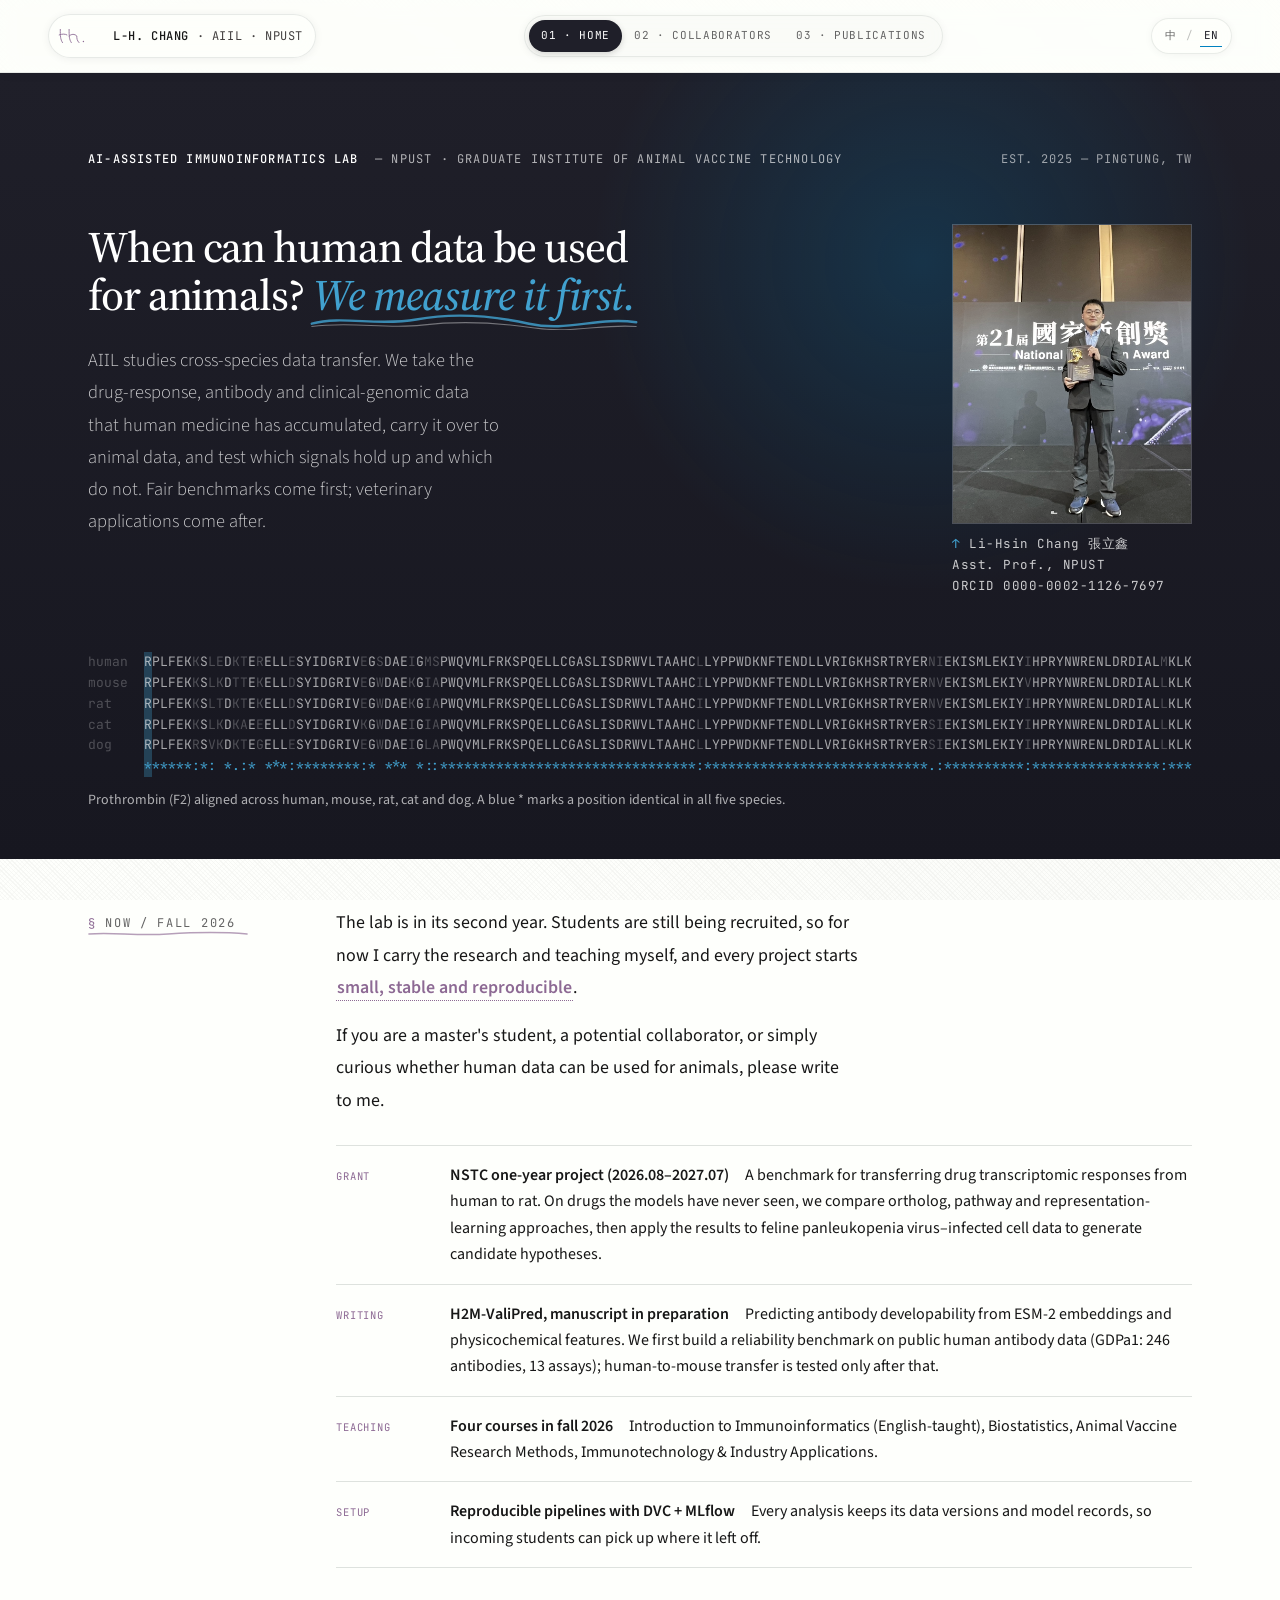
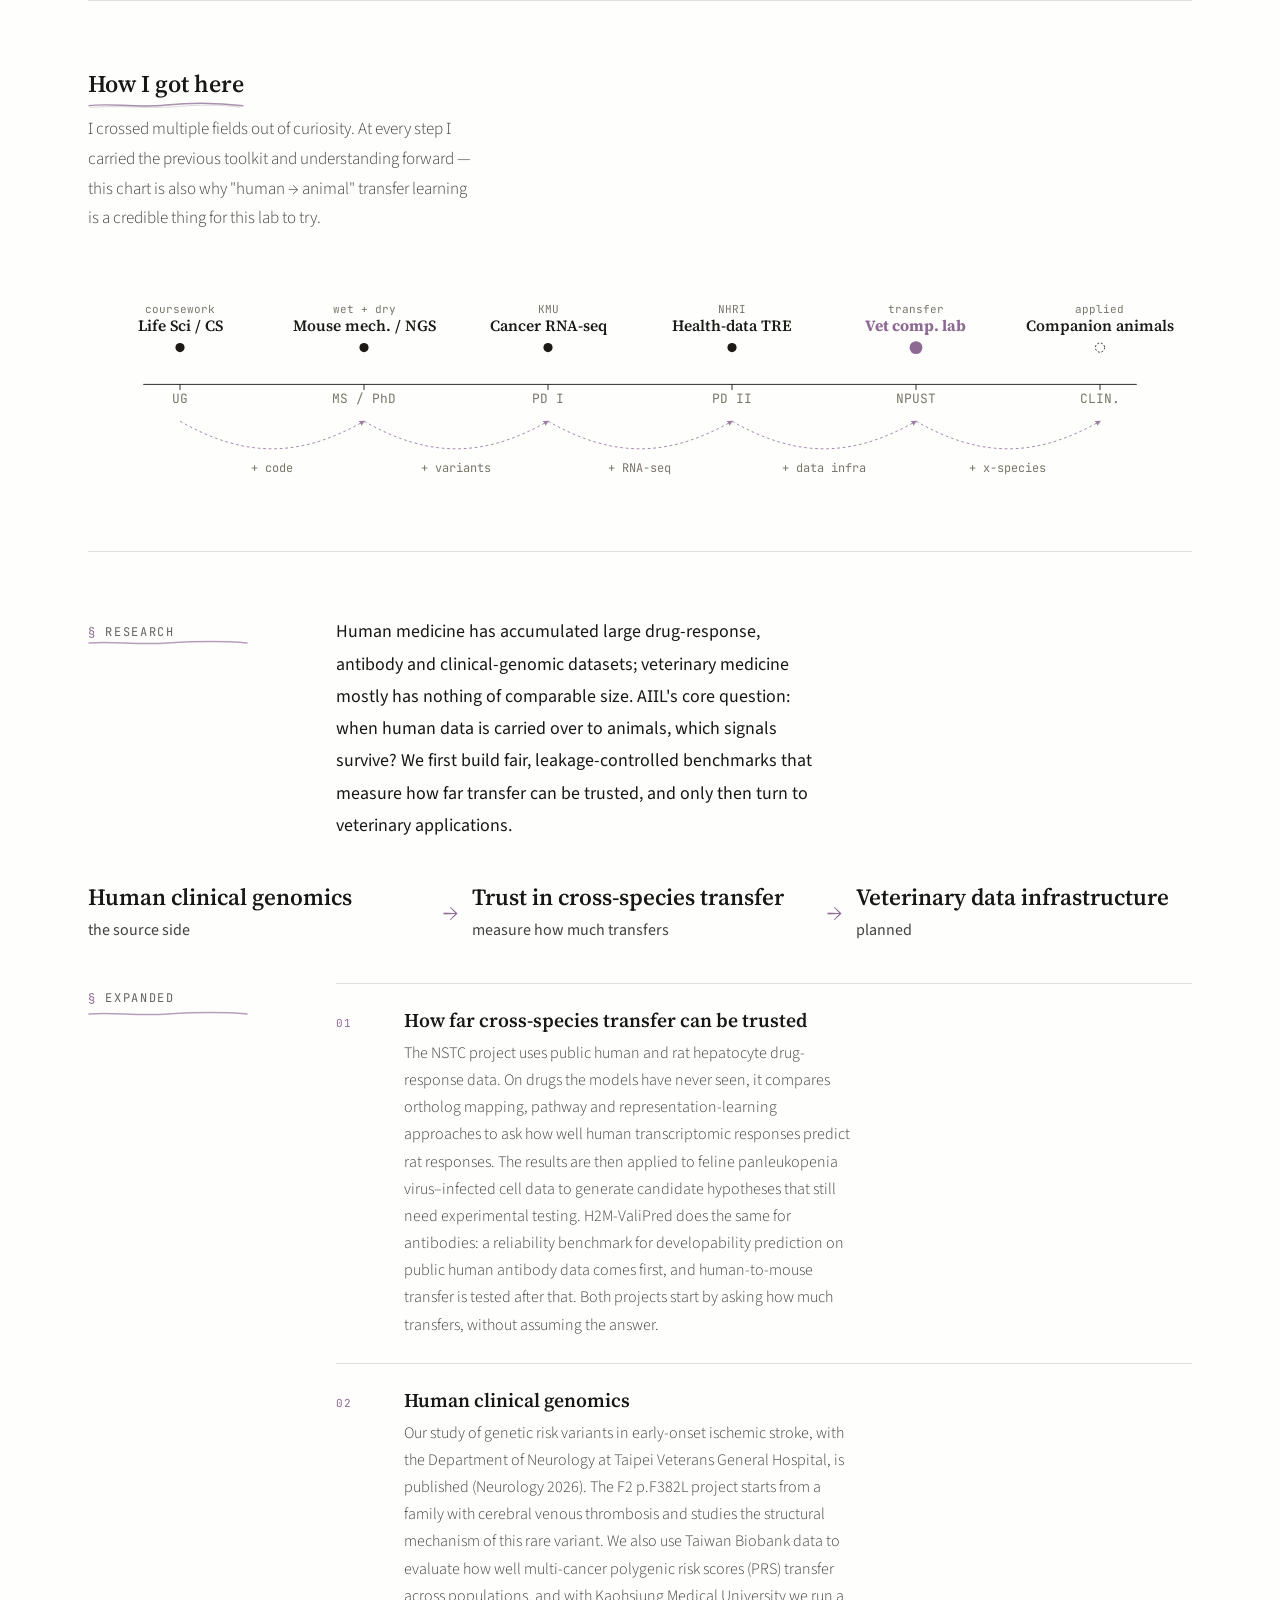
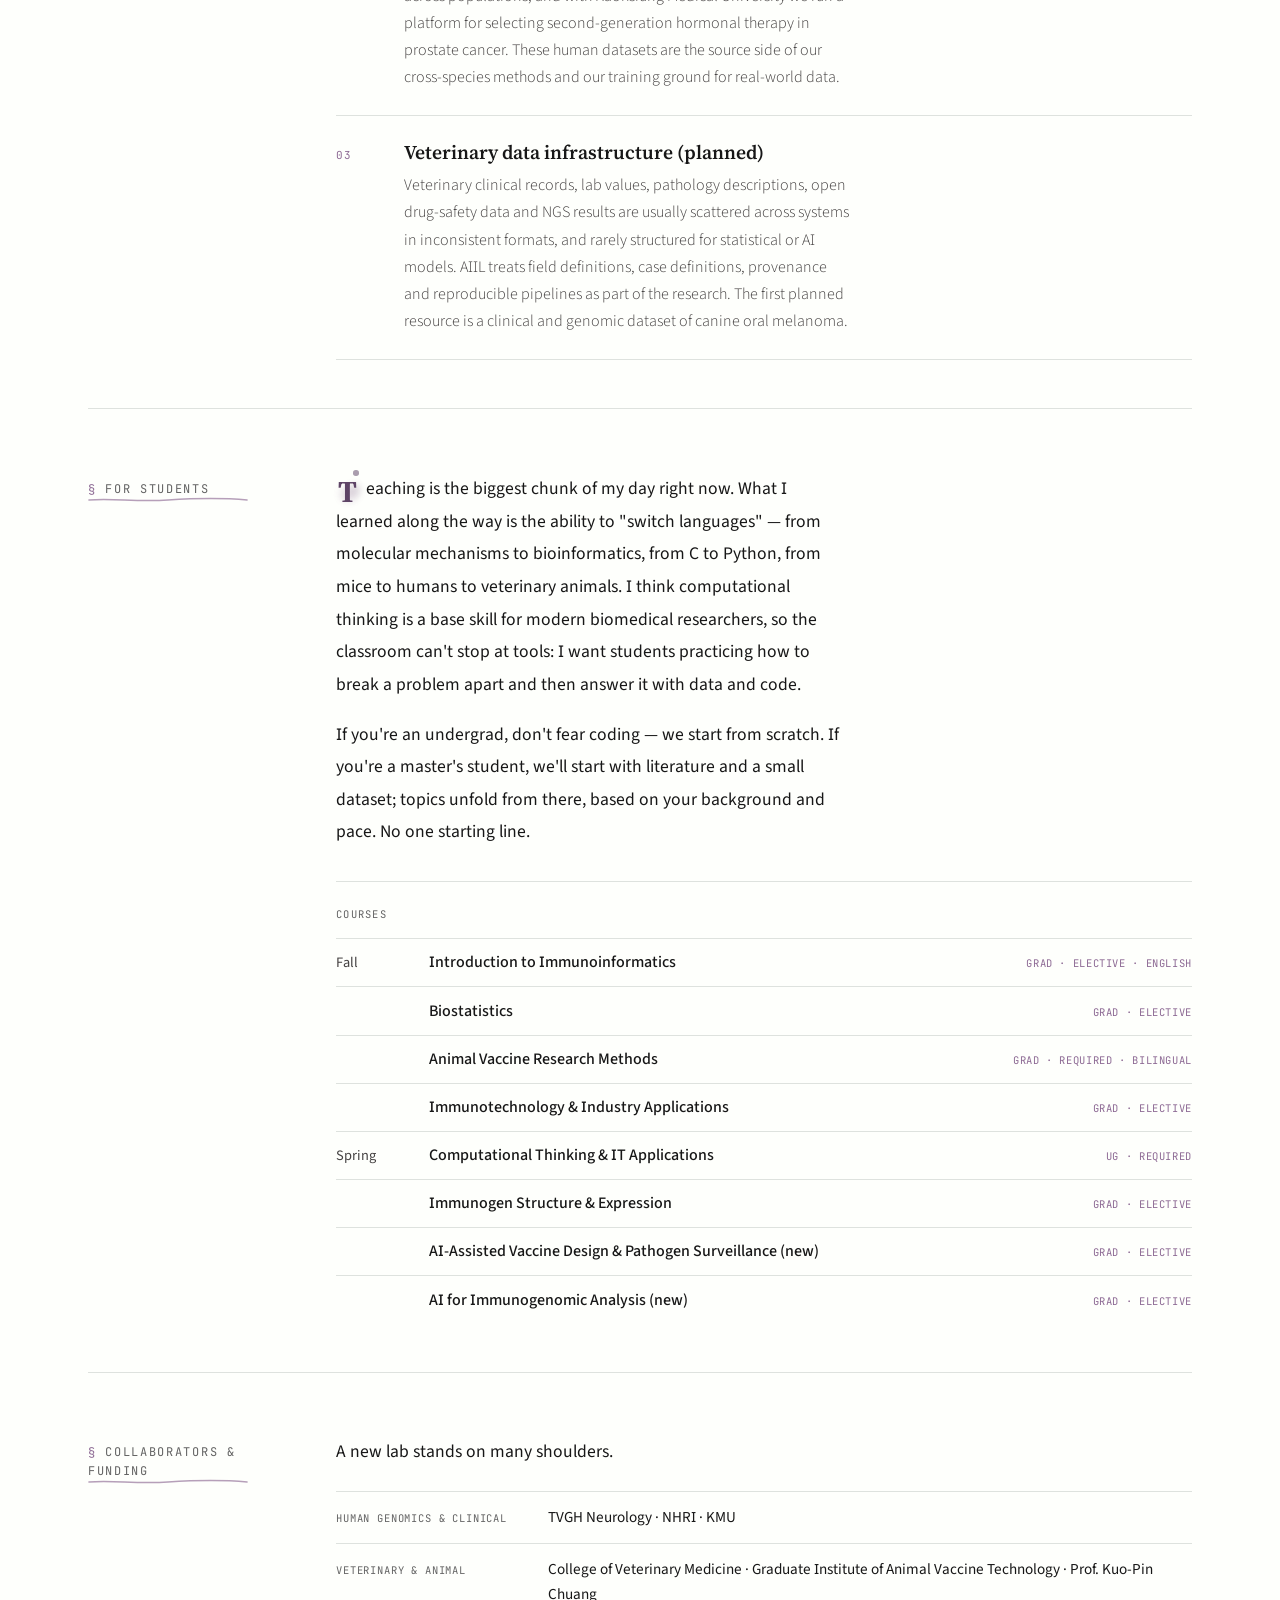
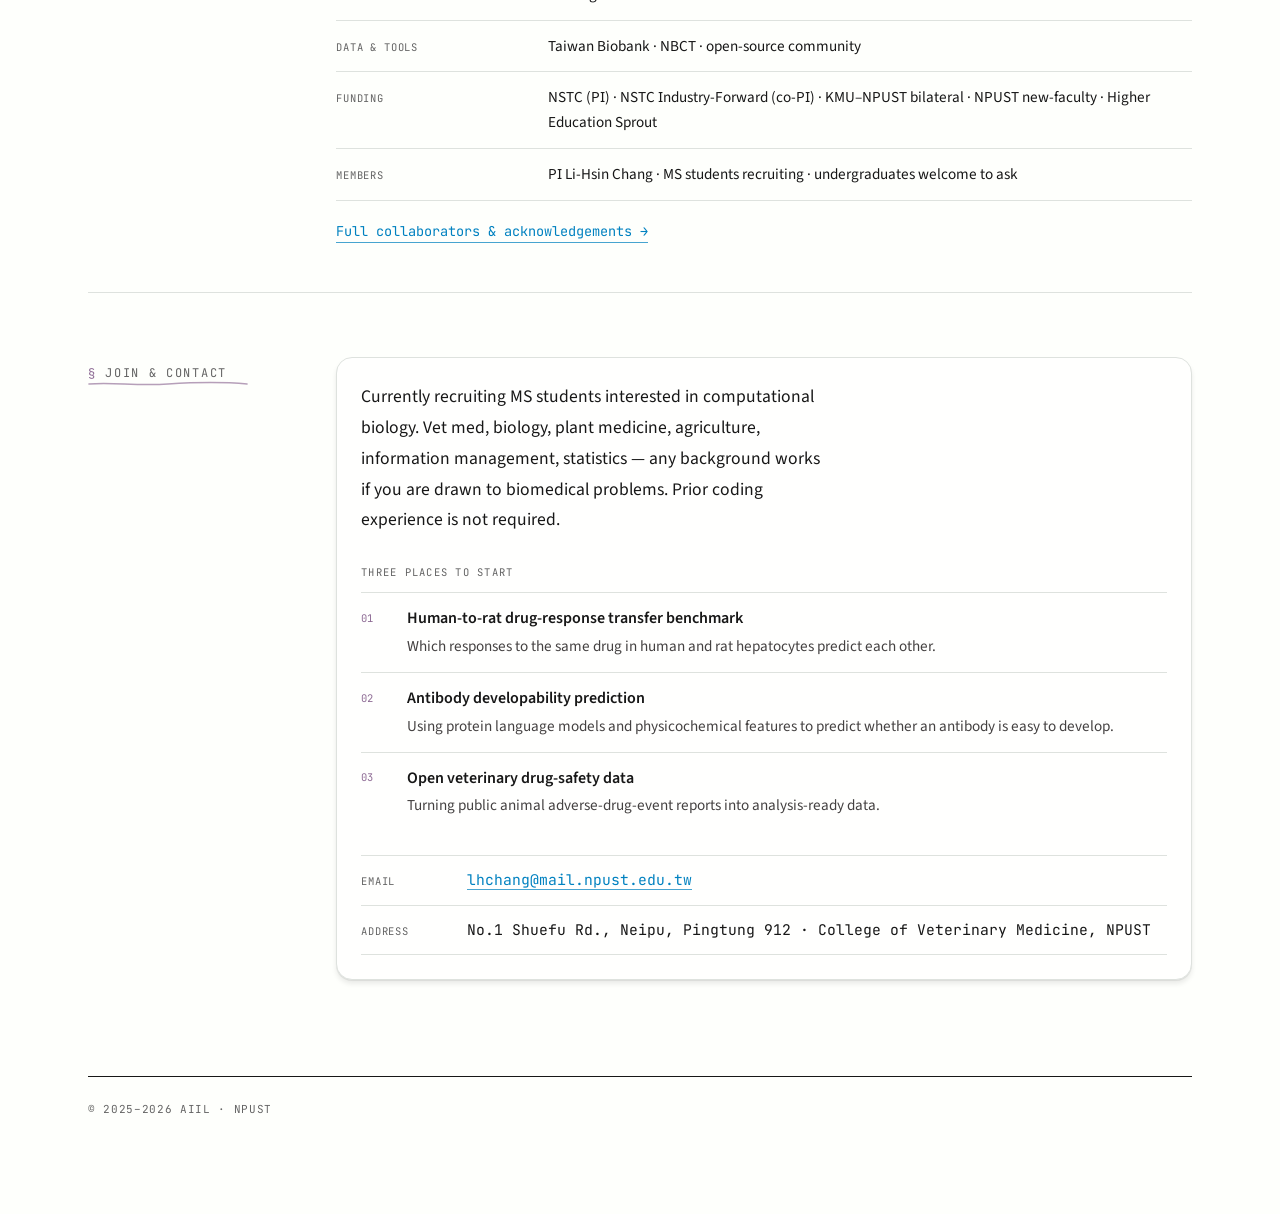
==== commit ed7d32b6: "Remove v3 tab and tab switching; nav is plain links across the three pages Drops the v3 markup, styl" ====
--- a/index.html
+++ b/index.html
@@ -10,217 +10,8 @@
 <link rel="preconnect" href="https://fonts.gstatic.com" crossorigin>
 <link href="https://fonts.googleapis.com/css2?family=JetBrains+Mono:wght@400;500;600&family=Noto+Sans+TC:wght@300;400;500;700&family=Noto+Serif+TC:wght@400;500;600;700;900&family=Source+Sans+3:ital,wght@0,300..700;1,400&family=Source+Serif+4:ital,opsz,wght@0,8..60,400..700;1,8..60,500&display=swap" rel="stylesheet">
 
+<link rel="stylesheet" href="site.css">
 <style>
-/* ========================================================================
-   DESIGN TOKENS  —  paper + ink + cinnabar
-   ======================================================================== */
-:root {
-  /* palette: paper + ink, tuned slightly cooler for the night-sky masthead */
-  --night-sky:  #1f1f29;
-  --brand-blue: #0081c0;
-  --action-azure: #41a1cf;
-  --paper:      #fefffc;          /* off-white canvas with a small paper warmth */
-  --paper-deep: #f9faf7;          /* recessed paper panels */
-  --paper-edge: #dee2de;          /* cool hairline rules */
-  --ink:        #171717;          /* near-black */
-  --ink-soft:   #444141;          /* body text second tier */
-  --ink-faint:  #646464;          /* captions, meta */
-  --surface:    #ffffff;
-  --cinnabar:       #8d6a94;      /* primary ink (accent) */
-  --cinnabar-soft:  #a58caa;      /* lighter wash */
-  --cinnabar-deep:  #5e4466;      /* saturated stroke core */
-  --ink-secondary:  #5e4466;      /* pairs with accent for two-ink flourishes */
-  --shadow-soft: rgba(0, 0, 0, 0.08) 0 1px 1px 0, rgba(0, 0, 0, 0.08) 0 4px 5px 0;
-  --shadow-nav: rgba(0, 0, 0, 0.12) 0 2px 10px 0;
-  --shadow-hairline: rgb(222, 226, 222) 0 0 0 1px;
-
-  /* type */
-  --sans-zh: 'Noto Sans TC', system-ui, sans-serif;
-  --serif-zh: 'Noto Serif TC', 'Iowan Old Style', 'Charter', Georgia, serif;
-  --sans-en: 'Source Sans 3', 'Noto Sans TC', system-ui, sans-serif;
-  --serif-en: 'Source Serif 4', 'Noto Serif TC', 'Iowan Old Style', 'Charter', Georgia, serif;
-  --sans: var(--sans-zh);
-  --serif: var(--serif-zh);
-  --mono: 'JetBrains Mono', ui-monospace, 'SFMono-Regular', Menlo, monospace;
-
-  /* rhythm */
-  --measure: 62ch;
-  --gutter: clamp(1rem, 4vw, 3rem);
-}
-
-/* ========================================================================
-   RESET + BASE
-   ======================================================================== */
-*, *::before, *::after { box-sizing: border-box; margin: 0; padding: 0; }
-
-html { scroll-behavior: smooth; -webkit-text-size-adjust: 100%; overflow-x: hidden; }
-body {
-  font-family: var(--sans);
-  color: var(--ink);
-  background: var(--paper);
-  line-height: 1.55;
-  font-size: 17px;
-  -webkit-font-smoothing: antialiased;
-  text-rendering: optimizeLegibility;
-  font-feature-settings: "ss01", "cv11", "calt";
-  overflow-x: hidden;
-}
-
-/* paper texture — extremely subtle, two overlaid noise layers */
-body::before {
-  content: "";
-  position: fixed; inset: 0;
-  pointer-events: none;
-  z-index: 0;
-  opacity: 0.4;
-  mix-blend-mode: multiply;
-  background-image:
-    radial-gradient(circle at 20% 30%, rgba(120,100,60,0.05) 0, transparent 40%),
-    radial-gradient(circle at 80% 70%, rgba(80,60,40,0.05) 0, transparent 45%);
-}
-/* paper fibres - very faint crosshatch */
-body::after {
-  content: "";
-  position: fixed; inset: 0;
-  pointer-events: none;
-  z-index: 0;
-  opacity: 0.06;
-  background-image:
-    repeating-linear-gradient(45deg, rgba(27,26,23,0.5) 0 1px, transparent 1px 3px),
-    repeating-linear-gradient(-45deg, rgba(27,26,23,0.3) 0 1px, transparent 1px 4px);
-}
-
-a { color: inherit; text-decoration: none; }
-img { display: block; max-width: 100%; }
-button { font: inherit; color: inherit; background: none; border: 0; cursor: pointer; }
-
-::selection { background: var(--cinnabar); color: var(--paper); }
-
-/* html[lang] gets appropriate type roles */
-html[lang="zh-Hant"] { --sans: var(--sans-zh); --serif: var(--serif-zh); }
-html[lang="en"] { --sans: var(--sans-en); --serif: var(--serif-en); }
-html[lang="zh-Hant"] body { font-family: var(--serif); }
-html[lang="en"] body { font-family: var(--sans); }
-
-/* ========================================================================
-   VERSION SWITCHER (top bar)
-   ======================================================================== */
-.shell {
-  position: relative;
-  z-index: 1;
-}
-
-.topbar {
-  position: sticky;
-  top: 0;
-  z-index: 50;
-  background: color-mix(in srgb, var(--paper) 78%, transparent);
-  backdrop-filter: blur(10px);
-  border-bottom: 1px solid color-mix(in srgb, var(--paper-edge) 70%, transparent);
-  box-shadow: 0 1px 12px rgba(0, 0, 0, 0.035);
-}
-
-.topbar-inner {
-  max-width: 1400px;
-  margin: 0 auto;
-  padding: 14px var(--gutter);
-  display: flex;
-  align-items: center;
-  justify-content: space-between;
-  gap: 1rem;
-  flex-wrap: wrap;
-}
-
-.seal {
-  display: inline-flex;
-  align-items: center;
-  gap: 12px;
-  padding: 6px 12px 6px 8px;
-  font-family: var(--mono);
-  font-size: 12px;
-  letter-spacing: 0.05em;
-  color: var(--ink-soft);
-  text-transform: uppercase;
-  background: color-mix(in srgb, var(--paper) 76%, transparent);
-  border: 1px solid color-mix(in srgb, var(--paper-edge) 70%, transparent);
-  border-radius: 50px;
-  box-shadow: rgba(0, 0, 0, 0.06) 0 1px 8px 0;
-  backdrop-filter: blur(9px);
-}
-.seal-mark {
-  width: 44px; height: 30px;
-  display: inline-block;
-  color: var(--cinnabar);
-}
-.seal-mark svg { width: 100%; height: 100%; display: block; overflow: visible; }
-
-.version-switch {
-  display: inline-flex;
-  border: 1px solid color-mix(in srgb, var(--paper-edge) 72%, transparent);
-  background: color-mix(in srgb, var(--paper-deep) 82%, transparent);
-  padding: 4px;
-  border-radius: 50px;
-  font-family: var(--mono);
-  font-size: 11px;
-  letter-spacing: 0.06em;
-  box-shadow: rgba(0, 0, 0, 0.05) 0 1px 8px 0;
-  backdrop-filter: blur(9px);
-}
-.version-switch button,
-.version-switch a {
-  padding: 7px 12px;
-  color: var(--ink-faint);
-  text-transform: uppercase;
-  white-space: nowrap;
-  border-radius: 50px;
-  transition: color .15s, background .15s, box-shadow .15s;
-}
-.version-switch button.active {
-  background: var(--night-sky);
-  color: var(--surface);
-  box-shadow: rgba(0, 0, 0, 0.16) 0 2px 6px 0;
-}
-.version-switch button:hover:not(.active),
-.version-switch a:hover { color: var(--ink); }
-
-.topbar-right {
-  display: inline-flex;
-  align-items: center;
-  gap: 1rem;
-}
-
-.lang-switch {
-  font-family: var(--mono);
-  font-size: 11px;
-  letter-spacing: 0.08em;
-  color: var(--ink-faint);
-  display: inline-flex;
-  gap: 6px;
-  align-items: center;
-  padding: 6px 9px;
-  border: 1px solid color-mix(in srgb, var(--paper-edge) 65%, transparent);
-  border-radius: 50px;
-  background: color-mix(in srgb, var(--paper) 76%, transparent);
-  box-shadow: rgba(0, 0, 0, 0.045) 0 1px 8px 0;
-  backdrop-filter: blur(9px);
-}
-.lang-switch button {
-  color: var(--ink-faint);
-  padding: 2px 4px;
-  border-bottom: 1px solid transparent;
-}
-.lang-switch button.active {
-  color: var(--night-sky);
-  border-bottom-color: var(--brand-blue);
-}
-.lang-switch .sep { opacity: 0.4; }
-
-/* ========================================================================
-   VERSION FRAMES — only one visible
-   ======================================================================== */
-.version { display: none; }
-.version.active { display: block; }
-
 /* ========================================================================
    SHARED TYPE STYLES
    ======================================================================== */
@@ -257,12 +48,6 @@
    ║  single-column reading + marginalia                                  ║
    ╚═══════════════════════════════════════════════════════════════════════╝
    ========================================================================= */
-
-.v1 {
-  max-width: 1200px;
-  margin: 0 auto;
-  padding: 0 var(--gutter) 6rem;
-}
 
 /* --- Masthead ------------------------------------------------------- */
 .v1-masthead {
@@ -522,38 +307,6 @@
   border-bottom: 1px solid var(--paper-edge);
 }
 
-.v1-section-label {
-  font-family: var(--mono);
-  font-size: 12px;
-  letter-spacing: 0.14em;
-  text-transform: uppercase;
-  color: var(--ink-faint);
-  padding-top: 0.4rem;
-}
-h2.v1-section-label { font-weight: 400; line-height: inherit; }
-.v1-section-label::before {
-  content: "§ ";
-  color: var(--cinnabar);
-}
-/* hand-drawn underline beneath section labels */
-.v1-section-label {
-  position: relative;
-  align-self: start;
-  padding-bottom: 0.55rem;
-}
-.v1-section-label::after {
-  content: "";
-  position: absolute;
-  left: 0; right: 20%;
-  bottom: 0;
-  height: 6px;
-  background-image: var(--pen-underline, none);
-  background-repeat: no-repeat;
-  background-size: 100% 100%;
-  opacity: calc(var(--ink-alpha, 0.75) * 0.85);
-  pointer-events: none;
-}
-
 /* H2 hand-drawn underline (trajectory heading etc) */
 .v1-trajectory h2,
 .v1 h2:not(.v1-thread h2) {
@@ -920,14 +673,6 @@
   grid-template-columns: 200px minmax(0, 1fr);
   gap: 3rem;
 }
-.v1-collab-lead {
-  margin: 0;
-  font-family: var(--serif);
-  font-size: 1.1rem;
-  line-height: 1.75;
-  color: var(--ink);
-}
-html[lang="en"] .v1-collab-lead { font-family: var(--sans); }
 .v1-kv-list { margin-top: 1.5rem; }
 .v1-kv-list .v1-contact-row { grid-template-columns: 11.5em 1fr; }
 .v1-kv-list dd { margin: 0; }
@@ -1027,22 +772,6 @@
   display: grid;
   gap: 0;
 }
-.v1-contact-row {
-  display: grid;
-  grid-template-columns: 90px 1fr;
-  padding: 0.8rem 0;
-  border-top: 1px solid var(--paper-edge);
-  gap: 1rem;
-  align-items: baseline;
-}
-.v1-contact-row:last-child { border-bottom: 1px solid var(--paper-edge); }
-.v1-contact-key {
-  font-family: var(--mono);
-  font-size: 10.5px;
-  letter-spacing: 0.08em;
-  text-transform: uppercase;
-  color: var(--ink-faint);
-}
 .v1-contact-val {
   font-family: var(--mono);
   font-size: 0.92rem;
@@ -1053,323 +782,6 @@
   color: var(--brand-blue);
   border-bottom: 1px solid color-mix(in srgb, var(--brand-blue) 72%, transparent);
 }
-
-/* --- Colophon footer ----------------------------------------------- */
-.v1-colophon {
-  margin-top: 5rem;
-  padding-top: 1.5rem;
-  border-top: 1px solid var(--ink);
-  display: flex;
-  justify-content: space-between;
-  align-items: baseline;
-  flex-wrap: wrap;
-  gap: 1rem;
-  font-family: var(--mono);
-  font-size: 11px;
-  letter-spacing: 0.06em;
-  color: var(--ink-faint);
-}
-.v1-colophon .seal-mark {
-  width: 22px; height: 22px; font-size: 11px;
-}
-
-
-/* =========================================================================
-   V3 — EDITORIAL SPREAD (magazine-like two-column)
-   ========================================================================= */
-.v3 {
-  max-width: 1400px;
-  margin: 0 auto;
-  padding: 3rem var(--gutter) 5rem;
-}
-
-.v3-masthead {
-  display: grid;
-  grid-template-columns: 1fr auto 1fr;
-  gap: 2rem;
-  align-items: end;
-  padding-bottom: 1.5rem;
-  border-bottom: 2px solid var(--ink);
-  margin-bottom: 3rem;
-}
-.v3-masthead-left,
-.v3-masthead-right {
-  font-family: var(--mono);
-  font-size: 11px;
-  letter-spacing: 0.1em;
-  text-transform: uppercase;
-  color: var(--ink-faint);
-  line-height: 1.8;
-}
-.v3-masthead-right { text-align: right; }
-
-.v3-masthead-title {
-  font-family: var(--serif);
-  font-size: clamp(2rem, 4vw, 3rem);
-  font-weight: 900;
-  letter-spacing: -0.01em;
-  line-height: 1;
-  text-align: center;
-  color: var(--ink);
-}
-html[lang="en"] .v3-masthead-title {
-  font-family: var(--sans);
-  font-weight: 700;
-}
-.v3-masthead-title .red { color: var(--cinnabar); }
-
-.v3-hero {
-  display: grid;
-  grid-template-columns: 5fr 3fr;
-  gap: 3rem;
-  margin-bottom: 4rem;
-  padding-bottom: 3rem;
-  border-bottom: 1px solid var(--paper-edge);
-}
-
-.v3-hero-lead {
-  font-family: var(--serif);
-  font-size: clamp(1.4rem, 2.2vw, 1.9rem);
-  line-height: 1.45;
-  color: var(--ink);
-  font-weight: 400;
-  letter-spacing: -0.005em;
-  text-wrap: balance;
-}
-html[lang="en"] .v3-hero-lead {
-  font-family: var(--sans);
-  font-weight: 300;
-  line-height: 1.3;
-  letter-spacing: -0.015em;
-}
-.v3-hero-lead em {
-  color: var(--cinnabar);
-  font-style: italic;
-  font-weight: 500;
-}
-
-.v3-hero-right {
-  display: grid;
-  grid-template-rows: auto auto;
-  gap: 1.25rem;
-}
-.v3-hero-right img {
-  width: 100%;
-  aspect-ratio: 3/4;
-  object-fit: cover;
-  filter: grayscale(0.5) contrast(1.08);
-}
-.v3-hero-caption {
-  font-family: var(--mono);
-  font-size: 10.5px;
-  letter-spacing: 0.08em;
-  color: var(--ink-faint);
-  line-height: 1.7;
-  padding-left: 12px;
-  border-left: 1px solid var(--cinnabar);
-}
-
-.v3-body {
-  display: grid;
-  grid-template-columns: 7fr 5fr;
-  gap: 4rem;
-  align-items: start;
-}
-
-.v3-col-main { min-width: 0; }
-.v3-col-side { min-width: 0; }
-
-/* essay-style narrative */
-.v3-essay {
-  padding: clamp(1.25rem, 3vw, 2.2rem);
-  border: 1px solid var(--paper-edge);
-  border-radius: 16px;
-  background: color-mix(in srgb, var(--surface) 94%, var(--paper-deep));
-  box-shadow: var(--shadow-soft);
-}
-
-.v3-essay h2 {
-  font-family: var(--serif);
-  font-size: 1.6rem;
-  font-weight: 700;
-  margin: 2.5rem 0 0.75rem;
-  color: var(--ink);
-  letter-spacing: -0.01em;
-}
-html[lang="en"] .v3-essay h2 {
-  font-family: var(--sans);
-  font-weight: 600;
-}
-.v3-essay h2:first-child { margin-top: 0; }
-
-.v3-essay h2::before {
-  content: "§ ";
-  color: var(--cinnabar);
-  font-weight: 400;
-}
-
-.v3-essay p {
-  font-family: var(--serif);
-  font-size: 1.08rem;
-  line-height: 1.85;
-  color: var(--ink);
-  margin-bottom: 1.1rem;
-  max-width: 54ch;
-}
-html[lang="en"] .v3-essay p {
-  font-family: var(--sans);
-  font-weight: 400;
-  font-size: 1.02rem;
-  line-height: 1.7;
-}
-
-.v3-essay p .lift {
-  color: var(--brand-blue);
-  font-weight: 500;
-}
-.v3-essay a,
-.v3-sidebar-item a {
-  color: var(--brand-blue);
-  border-bottom: 1px solid color-mix(in srgb, var(--brand-blue) 72%, transparent);
-}
-.v3-essay a:hover,
-.v3-sidebar-item a:hover {
-  color: var(--cinnabar-deep);
-  border-bottom-color: color-mix(in srgb, var(--cinnabar-deep) 72%, transparent);
-}
-
-.v3-essay .drop::first-letter {
-  float: left;
-  font-family: var(--serif);
-  font-size: 2.1rem;
-  line-height: 0.85;
-  padding: 0.3rem 0.55rem 0 0;
-  color: var(--cinnabar);
-  font-weight: 700;
-}
-
-.v3-pullquote {
-  font-family: var(--serif);
-  font-size: 1.5rem;
-  line-height: 1.4;
-  color: var(--ink);
-  font-style: italic;
-  padding: 1.5rem 0 1.5rem 2rem;
-  border-left: 2px solid var(--cinnabar);
-  margin: 2rem 0;
-  max-width: 44ch;
-}
-html[lang="en"] .v3-pullquote {
-  font-family: var(--sans);
-  font-weight: 300;
-  font-style: normal;
-}
-
-/* sidebar: index of facts */
-.v3-sidebar-block {
-  padding: 1.15rem 1.2rem;
-  border: 1px solid var(--paper-edge);
-  border-radius: 12px;
-  background: color-mix(in srgb, var(--surface) 88%, var(--paper-deep));
-  box-shadow: rgba(0, 0, 0, 0.05) 0 1px 8px 0;
-  margin-bottom: 1rem;
-}
-.v3-sidebar-block:first-child { border-top: 1px solid var(--brand-blue); }
-.v3-sidebar-block:last-child  { border-bottom: 1px solid var(--paper-edge); }
-
-.v3-sidebar-label {
-  font-family: var(--mono);
-  font-size: 11px;
-  letter-spacing: 0.14em;
-  text-transform: uppercase;
-  color: var(--ink);
-  margin-bottom: 1rem;
-  display: flex;
-  justify-content: space-between;
-}
-.v3-sidebar-label .num {
-  color: var(--brand-blue);
-}
-
-.v3-sidebar-block ul {
-  list-style: none;
-}
-
-.v3-sidebar-item {
-  padding: 0.75rem 0;
-  border-top: 1px dotted var(--paper-edge);
-  font-family: var(--sans);
-  font-size: 0.92rem;
-  line-height: 1.55;
-  color: var(--ink-soft);
-}
-.v3-sidebar-item:first-child { border-top: 0; padding-top: 0;}
-.v3-sidebar-item strong {
-  display: block;
-  color: var(--ink);
-  font-weight: 500;
-  margin-bottom: 2px;
-}
-.v3-sidebar-item .meta {
-  display: block;
-  font-family: var(--mono);
-  font-size: 10px;
-  letter-spacing: 0.08em;
-  color: var(--brand-blue);
-  text-transform: uppercase;
-  margin-bottom: 4px;
-}
-
-.v3-map {
-  margin: 3rem 0;
-  padding: 2rem 0;
-  border-top: 1px solid var(--paper-edge);
-  border-bottom: 1px solid var(--paper-edge);
-}
-.v3-map svg {
-  width: 100%;
-  height: auto;
-  display: block;
-}
-.v3-map-caption {
-  margin-top: 1rem;
-  font-family: var(--mono);
-  font-size: 10.5px;
-  letter-spacing: 0.06em;
-  color: var(--ink-faint);
-  text-align: center;
-}
-
-.v3-contact {
-  margin-top: 4rem;
-  padding: 1.3rem;
-  border: 1px solid var(--paper-edge);
-  border-radius: 16px;
-  background: color-mix(in srgb, var(--surface) 92%, var(--paper-deep));
-  box-shadow: var(--shadow-soft);
-  display: grid;
-  grid-template-columns: repeat(4, 1fr);
-  gap: 2rem;
-  font-size: 0.92rem;
-}
-.v3-contact-row .key {
-  font-family: var(--mono);
-  font-size: 10.5px;
-  text-transform: uppercase;
-  letter-spacing: 0.1em;
-  color: var(--ink-faint);
-  margin-bottom: 4px;
-}
-.v3-contact-row .val {
-  font-family: var(--mono);
-  color: var(--ink);
-  word-break: break-word;
-}
-.v3-contact-row .val a {
-  color: var(--brand-blue);
-  border-bottom: 1px solid color-mix(in srgb, var(--brand-blue) 72%, transparent);
-}
-
 
 /* ========================================================================
    RESPONSIVE
@@ -1380,10 +792,6 @@
   .v1-now, .v1-research-head, .v1-research-threads, .v1-teach, .v1-collab, .v1-contact {
     grid-template-columns: 1fr; gap: 1.5rem;
   }
-  .v3-body, .v3-hero { grid-template-columns: 1fr; }
-  .v3-contact { grid-template-columns: repeat(2, 1fr); }
-  .v3-masthead { grid-template-columns: 1fr; text-align: center; }
-  .v3-masthead-right { text-align: center; }
 }
 
 @media (max-width: 700px) {
@@ -1407,8 +815,6 @@
 }
 
 @media (max-width: 560px) {
-  body { font-size: 16px; }
-  .v1-contact-row,
   .v1-kv-list .v1-contact-row {
     grid-template-columns: 1fr;
     gap: 0.25rem;
@@ -1453,42 +859,6 @@
   .v1-now-item-tag {
     padding-top: 0;
   }
-  .v3-contact { grid-template-columns: 1fr; }
-  .topbar-inner {
-    padding: 10px var(--gutter);
-    justify-content: center;
-    gap: 0.55rem;
-  }
-  .seal {
-    max-width: 100%;
-    padding: 5px 10px 5px 7px;
-    gap: 8px;
-    font-size: 10.5px;
-  }
-  .seal-mark {
-    width: 32px;
-    height: 24px;
-  }
-  .topbar-right {
-    gap: 0.5rem;
-  }
-  .lang-switch {
-    padding: 5px 8px;
-  }
-  .version-switch {
-    order: 2;
-    max-width: 100%;
-    overflow-x: auto;
-    scrollbar-width: none;
-  }
-  .topbar-right {
-    order: 3;
-    width: 100%;
-    justify-content: center;
-  }
-  .version-switch::-webkit-scrollbar { display: none; }
-  .version-switch button,
-  .version-switch a { padding: 6px 8px; font-size: 10px; }
 }
 
 /* ========================================================================
@@ -1600,7 +970,7 @@
      ======================================================================== -->
 <header class="topbar">
   <div class="topbar-inner">
-    <a href="#" class="seal" aria-label="AIIL home">
+    <a href="./" class="seal" aria-label="AIIL home">
       <span class="seal-mark" aria-hidden="true">
         <svg viewBox="0 0 80 36">
           <g fill="none" stroke="currentColor" stroke-width="1.6" stroke-linecap="round" stroke-linejoin="round">
@@ -1618,11 +988,11 @@
     </a>
     </a>
 
-    <div class="version-switch" role="tablist" aria-label="Layout version">
-      <button data-version="v1" class="active" data-i18n="nav.v1">01 · Home</button>
+    <nav class="version-switch" aria-label="Site sections">
+      <a href="./" class="active" aria-current="page" data-i18n="nav.v1">01 · Home</a>
       <a href="collaborators.html" data-i18n="nav.v2">02 · Collaborators</a>
-      <button data-version="v3" data-i18n="nav.v3">03 · Publications</button>
-    </div>
+      <a href="publications.html" data-i18n="nav.v3">03 · Publications</a>
+    </nav>
 
     <div class="topbar-right">
       <div class="lang-switch">
@@ -1639,7 +1009,7 @@
 <!-- ========================================================================
      V1 — RESEARCHER'S NOTEBOOK
      ======================================================================== -->
-<section class="version v1 active" id="v1">
+<section class="v1" id="v1">
 
   <!-- masthead ---------------------------------------------------------- -->
   <div class="v1-masthead">
@@ -2037,188 +1407,10 @@
   <!-- Colophon ----------------------------------------------------------- -->
   <footer class="v1-colophon">
     <div>© 2025–2026 AIIL · NPUST</div>
-    <div data-i18n="v1.colo.set">SET IN NOTO SERIF TC, SOURCE SERIF 4 &amp; SOURCE SANS 3 · HAND-SET IN PINGTUNG</div>
   </footer>
 
 </section>
 
-
-<!-- ========================================================================
-     V3 — EDITORIAL SPREAD
-     ======================================================================== -->
-<section class="version v3" id="v3">
-
-  <div class="v3-masthead">
-    <div class="v3-masthead-left" data-i18n="v3pub.mast.left">
-      Vol. 01 &middot; No. 02<br/>
-      Spring 2026
-    </div>
-    <div class="v3-masthead-title">
-      Publications<br/>
-      &amp; <span class="red">Writing</span>
-    </div>
-    <div class="v3-masthead-right" data-i18n="v3pub.mast.right">
-      Li-Hsin Chang<br/>
-      ORCID 0000-0002-1126-7697
-    </div>
-  </div>
-
-  <div class="v3-body">
-
-    <!-- Main column: featured papers ---------------------------------- -->
-    <div class="v3-col-main">
-      <article class="v3-essay">
-
-        <h2 data-i18n="v3pub.f2.h">Featured · 早發性缺血性腦中風</h2>
-        <p class="drop" data-i18n="v3pub.f2.meta"><em>Published · <a href="https://www.neurology.org/doi/full/10.1212/WNL.0000000000218126" target="_blank" rel="noopener">Neurology 106(12):e218126</a> · 2026</em> &nbsp;·&nbsp; multi-center collaboration · co-author</p>
-        <p data-i18n="v3pub.f2.p1">
-          北榮神內長期參與中研院「台灣精準醫療計畫（TPMI）」，整合院內收案與 TPMI 多中心資料，以 <span class="lift">GWAS</span> 找出台灣早發性缺血性腦中風的風險因子。
-        </p>
-        <p data-i18n="v3pub.f2.p2">
-          論文經過多輪審查與資料擴充，已於 2026-06-01 正式刊出；紙本期別為 2026-06-23。對我來說，這篇標誌了<span class="lift">從博班就開始參與的收案計畫</span>終於有一個夠大的產出。
-        </p>
-
-        <h2 data-i18n="v3pub.f3.h">Featured · F2 p.F382L &amp; 家族性腦靜脈竇血栓</h2>
-        <p class="drop" data-i18n="v3pub.f3.meta"><em>Submitted · RPTH · 2026</em> &nbsp;·&nbsp; first author</p>
-        <p data-i18n="v3pub.f3.p1">
-          從一個家族出發，鎖定 F2 基因上的一個罕見 missense variant，並在臨床與功能層面建立它與家族腦靜脈竇血栓的關聯。對我個人，這是「家族 NGS + 變異判讀」這條線的收尾作品之一。
-        </p>
-
-        <h2 data-i18n="v3pub.f1.h">Featured · H2M-ValiPred</h2>
-        <p class="drop" data-i18n="v3pub.f1.meta"><em>撰稿中 · 目標投稿 Bioinformatics Advances</em> &nbsp;·&nbsp; 第一作者</p>
-        <p data-i18n="v3pub.f1.p1">
-          抗體開發階段的 developability 預測，大多數模型只在人源資料上訓練。我們想問的是：當目標物種換成貓、狗，這些預測還準嗎？研究做的是把 <span class="lift">ESM-2 language model embedding</span> 當作跨物種的共同座標系，用 881 條抗體、13 項實驗分析建立跨物種對齊的基準。
-        </p>
-        <p data-i18n="v3pub.f1.p2">
-          這是實驗室的第一個正式 output，也是四條主軸裡「跨物種遷移」的最小可行驗證。資料與程式碼釋出後會放在實驗室 GitHub。
-        </p>
-
-        <div class="v3-pullquote" data-i18n="v3pub.f1.pull">
-          人源模型能不能跨到動物身上？要知道答案，得先把比較的尺度建起來。
-        </div>
-
-      </article>
-    </div>
-
-    <!-- Side column: paper index -------------------------- -->
-    <aside class="v3-col-side">
-
-      <div class="v3-sidebar-block">
-        <div class="v3-sidebar-label"><span data-i18n="v3pub.side.inprog">IN PROGRESS</span><span class="num">02</span></div>
-        <ul>
-          <li class="v3-sidebar-item">
-            <span class="meta" data-i18n="v3pub.side.ip1.m">Writing · 2026</span>
-            <strong data-i18n="v3pub.side.ip1.t">H2M-ValiPred</strong>
-            <span data-i18n="v3pub.side.ip1.d">Cross-species antibody developability · ESM-2 · 881 抗體。</span>
-          </li>
-          <li class="v3-sidebar-item">
-            <span class="meta" data-i18n="v3pub.side.ip2.m">Scoping · 2026</span>
-            <strong data-i18n="v3pub.side.ip2.t">CPV / FPV antiviral repurposing</strong>
-            <span data-i18n="v3pub.side.ip2.d">NSTC 計畫主文，建立跨物種候選藥物排序框架。</span>
-          </li>
-        </ul>
-      </div>
-
-      <div class="v3-sidebar-block">
-        <div class="v3-sidebar-label"><span data-i18n="v3pub.side.sub">UNDER REVIEW</span><span class="num">03</span></div>
-        <ul>
-          <li class="v3-sidebar-item">
-            <span class="meta" data-i18n="v3pub.side.s1.m">Submitted · RPTH · 2026</span>
-            <strong data-i18n="v3pub.side.s1.t">F2 p.F382L variant</strong>
-            <span data-i18n="v3pub.side.s1.d">家族性腦靜脈竇血栓 · 第一作者。</span>
-          </li>
-          <li class="v3-sidebar-item">
-            <span class="meta" data-i18n="v3pub.side.s2.m">Submitted · 2026</span>
-            <strong data-i18n="v3pub.side.s2.t">pRCC 八基因預後模型</strong>
-            <span data-i18n="v3pub.side.s2.d">乳突型腎細胞癌存活與惡化預測 · 第一作者。</span>
-          </li>
-          <li class="v3-sidebar-item">
-            <span class="meta" data-i18n="v3pub.side.s3.m">Submitted · 2026</span>
-            <strong data-i18n="v3pub.side.s3.t">膀胱癌 PD-1 預後生物標記</strong>
-            <span data-i18n="v3pub.side.s3.d">轉錄體資料庫整合 · 共同作者。</span>
-          </li>
-        </ul>
-      </div>
-
-      <div class="v3-sidebar-block">
-        <div class="v3-sidebar-label"><span data-i18n="v3pub.side.journ">JOURNAL ARTICLES</span><span class="num">08</span></div>
-        <ul>
-          <li class="v3-sidebar-item">
-            <span class="meta" data-i18n="v3pub.side.j26.m">2026 · Neurology 106(12)</span>
-            <strong><a href="https://www.neurology.org/doi/full/10.1212/WNL.0000000000218126" target="_blank" rel="noopener" data-i18n="v3pub.side.j26.t">早發性缺血性腦中風基因風險變異</a></strong>
-            <span data-i18n="v3pub.side.j26.d">e218126 · 共同作者 · DOI: 10.1212/WNL.0000000000218126。</span>
-          </li>
-          <li class="v3-sidebar-item">
-            <span class="meta" data-i18n="v3pub.side.j25.m">2025 · Int J Epidemiol</span>
-            <strong data-i18n="v3pub.side.j25.t">NBCT 台灣生物資料庫電子病歷</strong>
-            <span data-i18n="v3pub.side.j25.d">Data Resource Profile · 共同作者 · PMID 40743524。</span>
-          </li>
-          <li class="v3-sidebar-item">
-            <span class="meta" data-i18n="v3pub.side.j24.m">2024 · Biomedicines 12(8)</span>
-            <strong data-i18n="v3pub.side.j24.t">VAV3 與腎細胞癌預後</strong>
-            <span data-i18n="v3pub.side.j24.d">基因變異與表現分析 · 共同作者。</span>
-          </li>
-          <li class="v3-sidebar-item">
-            <span class="meta" data-i18n="v3pub.side.j23.m">2023 · Cell Mol Neurobiol</span>
-            <strong data-i18n="v3pub.side.j23.t">家族性中風單基因病因</strong>
-            <span data-i18n="v3pub.side.j23.d">全外顯子定序橫跨出血性與缺血性 · 第一作者。</span>
-          </li>
-          <li class="v3-sidebar-item">
-            <span class="meta" data-i18n="v3pub.side.j21.m">2021 · J Chin Med Assoc</span>
-            <strong data-i18n="v3pub.side.j21.t">青壯年中風病因與風險因子</strong>
-            <span data-i18n="v3pub.side.j21.d">顱內出血與缺血性中風 · 共同作者。</span>
-          </li>
-          <li class="v3-sidebar-item">
-            <span class="meta" data-i18n="v3pub.side.j19.m">2019 · J Neuroinflammation</span>
-            <strong data-i18n="v3pub.side.j19.t">AhR 調控中風後神經再生</strong>
-            <span data-i18n="v3pub.side.j19.d">小鼠模型 · 星形膠質細胞 · 共同作者。</span>
-          </li>
-          <li class="v3-sidebar-item">
-            <span class="meta" data-i18n="v3pub.side.j18.m">2018 · Scientific Reports</span>
-            <strong data-i18n="v3pub.side.j18.t">sEH 抑制與 TrkB 神經保護</strong>
-            <span data-i18n="v3pub.side.j18.d">缺血後神經過度興奮與抗損傷 · 第一作者。</span>
-          </li>
-          <li class="v3-sidebar-item">
-            <span class="meta" data-i18n="v3pub.side.j17.m">2017 · Scientific Reports</span>
-            <strong data-i18n="v3pub.side.j17.t">iPSC 神經前驅細胞移植</strong>
-            <span data-i18n="v3pub.side.j17.d">硬膜外植入改善中風後功能回復 · 共同作者。</span>
-          </li>
-        </ul>
-      </div>
-
-      <div class="v3-sidebar-block">
-        <div class="v3-sidebar-label"><span data-i18n="v3pub.side.talks">TALKS &amp; POSTERS</span><span class="num">03</span></div>
-        <ul>
-          <li class="v3-sidebar-item">
-            <span class="meta" data-i18n="v3pub.side.tk1.m">AACR 2024 · San Diego</span>
-            <strong data-i18n="v3pub.side.tk1.t">晚期攝護腺癌個人化轉錄體</strong>
-            <span data-i18n="v3pub.side.tk1.d">第二代荷爾蒙藥物選擇指引 · 海報。</span>
-          </li>
-          <li class="v3-sidebar-item">
-            <span class="meta" data-i18n="v3pub.side.tk2.m">AAN 2018 · Los Angeles</span>
-            <strong data-i18n="v3pub.side.tk2.t">sEH 抑制與中風神經回復</strong>
-            <span data-i18n="v3pub.side.tk2.d">TrkB 訊息強化後缺血抗損傷機制。</span>
-          </li>
-          <li class="v3-sidebar-item">
-            <span class="meta" data-i18n="v3pub.side.tk3.m">Keystone 2014 · Stockholm</span>
-            <strong data-i18n="v3pub.side.tk3.t">sEH 與中風後神經可塑性</strong>
-            <span data-i18n="v3pub.side.tk3.d">Adult Neurogenesis E1 Symposium。</span>
-          </li>
-        </ul>
-      </div>
-
-    </aside>
-  </div>
-
-  <!-- Footer contact line -->
-  <div class="v3-contact">
-    <div class="v3-contact-row"><div class="key">EMAIL</div><div class="val"><a href="mailto:lhchang@mail.npust.edu.tw">lhchang@mail.npust.edu.tw</a></div></div>
-    <div class="v3-contact-row"><div class="key">ORCID</div><div class="val"><a href="https://orcid.org/0000-0002-1126-7697" target="_blank" rel="noopener">0000-0002-1126-7697</a></div></div>
-    <div class="v3-contact-row"><div class="key" data-i18n="v3pub.con.cvk">CV</div><div class="val" data-i18n="v3pub.con.cvv">完整版履歷與發表列表歡迎來信索取</div></div>
-    <div class="v3-contact-row"><div class="key" data-i18n="v3pub.con.addrk">ADDRESS</div><div class="val" data-i18n="v3pub.con.addrv">No.1 Shuefu Rd.,<br/>Neipu, Pingtung 912, TW</div></div>
-  </div>
-
-</section>
 
 </main>
 
@@ -2227,13 +1419,6 @@
      ======================================================================== -->
 <div id="tweaks">
   <h4>Tweaks</h4>
-  <div class="row">
-    <label>layout</label>
-    <select id="tw-version">
-      <option value="v1">01 · home</option>
-      <option value="v3">03 · publications</option>
-    </select>
-  </div>
   <div class="row">
     <label>density</label>
     <select id="tw-density">
@@ -2282,6 +1467,7 @@
 <!-- ========================================================================
      I18N STRINGS + LOGIC
      ======================================================================== -->
+<script>if (location.hash === '#publications') location.replace('publications.html');</script>
 <script data-cfasync="false" src="/cdn-cgi/scripts/5c5dd728/cloudflare-static/email-decode.min.js" defer></script><script>
 const I18N = {
   zh: {
@@ -2383,86 +1569,8 @@
     'v1.contact.t3.desc': '把公開的動物用藥不良事件整理成可分析的資料。',
     'v1.contact.addr': '地址',
     'v1.contact.addrv': '屏東縣內埔鄉學府路1號・國立屏東科技大學 獸醫學院',
-    'v1.colo.set': '本頁排版：NOTO SERIF TC、SOURCE SERIF 4 & SOURCE SANS 3 · 於屏東手工排版',
-
-
-    /* V3 — Publications */
-    'v3pub.mast.left': '第一卷 · 第二期<br/>2026 春',
-    'v3pub.mast.right': '張立鑫<br/>ORCID 0000-0002-1126-7697',
-    'v3pub.hero.lead': '這一頁整理<em>我參與的論文與撰稿中的工作</em>。為了讓讀者更快抓到要點，前半是精選三篇，後半是完整列表。實驗室 2025 成立，所以早期的工作掛的是博後／博班時的通訊作者與單位。',
-    'v3pub.hero.cap': '張立鑫 LI-HSIN CHANG<br/>助理教授 · 屏東科技大學<br/>ORCID 0000-0002-1126-7697',
-    'v3pub.f1.h': '精選 · H2M-ValiPred',
-    'v3pub.f1.meta': '<em>撰稿中 · 目標投稿 Bioinformatics Advances</em> &nbsp;·&nbsp; 第一作者',
-    'v3pub.f1.p1': '抗體開發階段的 developability 預測，大多數模型只在人源資料上訓練。我們想問的是：當目標物種換成貓、狗，這些預測還準嗎？研究做的是把 <span class="lift">ESM-2 language model embedding</span> 當作跨物種的共同座標系，用 881 條抗體、13 項實驗分析建立跨物種對齊的基準。',
-    'v3pub.f1.p2': '這是實驗室的第一個正式 output，也是四條主軸裡「跨物種遷移」的最小可行驗證。資料與程式碼釋出後會放在實驗室 GitHub。',
-    'v3pub.f1.pull': '人源模型能不能跨到動物身上？要知道答案，得先把比較的尺度建起來。',
-    'v3pub.f2.h': '精選 · 早發性缺血性腦中風',
-    'v3pub.f2.meta': '<em>已刊出 · <a href="https://www.neurology.org/doi/full/10.1212/WNL.0000000000218126" target="_blank" rel="noopener">Neurology 106(12):e218126</a> · 2026</em> &nbsp;·&nbsp; 多中心合作 · 共同作者',
-    'v3pub.f2.p1': '北榮神內長期參與中研院「台灣精準醫療計畫（TPMI）」，整合院內收案與 TPMI 多中心資料，以 <span class="lift">GWAS</span> 找出台灣早發性缺血性腦中風的風險因子。',
-    'v3pub.f2.p2': '論文經過多輪審查與資料擴充，已於 2026-06-01 正式刊出；紙本期別為 2026-06-23。對我來說，這篇標誌了<span class="lift">從博班就開始參與的收案計畫</span>終於有一個夠大的產出。',
-    'v3pub.f3.h': '精選 · F2 p.F382L &amp; 家族性腦靜脈竇血栓',
-    'v3pub.f3.meta': '<em>Submitted · RPTH · 2026</em> &nbsp;·&nbsp; 第一作者',
-    'v3pub.f3.p1': '從一個家族出發，鎖定 F2 基因上的一個罕見 missense variant，並在臨床與功能層面建立它與家族腦靜脈竇血栓的關聯。對我個人，這是「家族 NGS + 變異判讀」這條線的收尾作品之一。',
-    'v3pub.side.inprog': '撰稿中',
-    'v3pub.side.ip1.m': 'Writing · 2026',
-    'v3pub.side.ip1.t': 'H2M-ValiPred',
-    'v3pub.side.ip1.d': '跨物種抗體 developability · ESM-2 · 881 抗體。',
-    'v3pub.side.ip2.m': '籌備中 · 2026',
-    'v3pub.side.ip2.t': 'CPV / FPV 抗病毒藥物再利用',
-    'v3pub.side.ip2.d': '國科會計畫主文，建立跨物種候選藥物排序框架。',
-    'v3pub.side.sub': '審查中',
-    'v3pub.side.s1.m': '投稿 · RPTH · 2026',
-    'v3pub.side.s1.t': 'F2 p.F382L 變異',
-    'v3pub.side.s1.d': '家族性腦靜脈竇血栓 · 第一作者。',
-    'v3pub.side.s2.m': '投稿 · 2026',
-    'v3pub.side.s2.t': 'pRCC 八基因預後模型',
-    'v3pub.side.s2.d': '乳突型腎細胞癌存活與惡化預測 · 第一作者。',
-    'v3pub.side.s3.m': '投稿 · 2026',
-    'v3pub.side.s3.t': '膀胱癌 PD-1 預後生物標記',
-    'v3pub.side.s3.d': '轉錄體資料庫整合 · 共同作者。',
-    'v3pub.side.y26': '已刊出 · 2026',
-    'v3pub.side.y26a.m': 'Neurology · 2026',
-    'v3pub.side.y26a.t': '早發性缺血性腦中風致病變異',
-    'v3pub.side.y26a.d': 'Neurology 106(12):e218126 · 共同作者。',
-    'v3pub.side.journ': '期刊論文',
-    'v3pub.side.j26.m': '2026 · Neurology 106(12)',
-    'v3pub.side.j26.t': '早發性缺血性腦中風基因風險變異',
-    'v3pub.side.j26.d': 'e218126 · 共同作者 · DOI: 10.1212/WNL.0000000000218126。',
-    'v3pub.side.j25.m': '2025 · Int J Epidemiol',
-    'v3pub.side.j25.t': 'NBCT 台灣生物資料庫電子病歷',
-    'v3pub.side.j25.d': 'Data Resource Profile · 共同作者 · PMID 40743524。',
-    'v3pub.side.j24.m': '2024 · Biomedicines 12(8)',
-    'v3pub.side.j24.t': 'VAV3 與腎細胞癌預後',
-    'v3pub.side.j24.d': '基因變異與表現分析 · 共同作者。',
-    'v3pub.side.j23.m': '2023 · Cell Mol Neurobiol',
-    'v3pub.side.j23.t': '家族性中風單基因病因',
-    'v3pub.side.j23.d': '全外顯子定序橫跨出血性與缺血性 · 第一作者。',
-    'v3pub.side.j21.m': '2021 · J Chin Med Assoc',
-    'v3pub.side.j21.t': '青壯年中風病因與風險因子',
-    'v3pub.side.j21.d': '顱內出血與缺血性中風 · 共同作者。',
-    'v3pub.side.j19.m': '2019 · J Neuroinflammation',
-    'v3pub.side.j19.t': 'AhR 調控中風後神經再生',
-    'v3pub.side.j19.d': '小鼠模型 · 星形膠質細胞 · 共同作者。',
-    'v3pub.side.j18.m': '2018 · Scientific Reports',
-    'v3pub.side.j18.t': 'sEH 抑制與 TrkB 神經保護',
-    'v3pub.side.j18.d': '缺血後神經過度興奮與抗損傷 · 第一作者。',
-    'v3pub.side.j17.m': '2017 · Scientific Reports',
-    'v3pub.side.j17.t': 'iPSC 神經前驅細胞移植',
-    'v3pub.side.j17.d': '硬膜外植入改善中風後功能回復 · 共同作者。',
-    'v3pub.side.talks': '演講與海報',
-    'v3pub.side.tk1.m': 'AACR 2024 · San Diego',
-    'v3pub.side.tk1.t': '晚期攝護腺癌個人化轉錄體',
-    'v3pub.side.tk1.d': '第二代荷爾蒙藥物選擇指引 · 海報。',
-    'v3pub.side.tk2.m': 'AAN 2018 · Los Angeles',
-    'v3pub.side.tk2.t': 'sEH 抑制與中風神經回復',
-    'v3pub.side.tk2.d': 'TrkB 訊息強化後缺血抗損傷機制。',
-    'v3pub.side.tk3.m': 'Keystone 2014 · Stockholm',
-    'v3pub.side.tk3.t': 'sEH 與中風後神經可塑性',
-    'v3pub.side.tk3.d': 'Adult Neurogenesis E1 Symposium。',
-    'v3pub.con.cvk': 'CV',
-    'v3pub.con.cvv': '完整版履歷與發表列表歡迎來信索取',
-    'v3pub.con.addrk': '地址',
-    'v3pub.con.addrv': '屏東縣內埔鄉學府路1號',
+
+
     'nav.v1': '01 · 首頁',
     'nav.v2': '02 · 合作者',
     'nav.v3': '03 · 著作列表'
@@ -2563,86 +1671,8 @@
     'v1.contact.t3.desc': 'Turning public animal adverse-drug-event reports into analysis-ready data.',
     'v1.contact.addr': 'ADDRESS',
     'v1.contact.addrv': 'No.1 Shuefu Rd., Neipu, Pingtung 912 · College of Veterinary Medicine, NPUST',
-    'v1.colo.set': 'SET IN NOTO SERIF TC, SOURCE SERIF 4 & SOURCE SANS 3 · HAND-SET IN PINGTUNG',
-
-
-    /* V3 — Publications */
-    'v3pub.mast.left': 'Vol. 01 · No. 02<br/>Spring 2026',
-    'v3pub.mast.right': 'Li-Hsin Chang<br/>ORCID 0000-0002-1126-7697',
-    'v3pub.hero.lead': 'This page lists <em>the papers I\'m part of and what I\'m currently writing.</em> The first half is three featured pieces; the second is the full index. The lab was founded in 2025, so earlier work carries prior-institution affiliations.',
-    'v3pub.hero.cap': 'LI-HSIN CHANG 張立鑫<br/>ASST. PROF., NPUST<br/>ORCID 0000-0002-1126-7697',
-    'v3pub.f1.h': 'Featured · H2M-ValiPred',
-    'v3pub.f1.meta': '<em>Writing · target: Bioinformatics Advances</em> &nbsp;·&nbsp; first author',
-    'v3pub.f1.p1': 'Most antibody developability predictors are trained on human data. The question: do they still hold when the target species becomes cat or dog? The paper uses <span class="lift">ESM-2 language-model embeddings</span> as a cross-species shared coordinate, with 881 antibodies and 13 assays building a cross-species benchmark.',
-    'v3pub.f1.p2': "This is the lab's first formal output, and the minimum viable demonstration of the cross-species transfer thread. Data + code will land on the lab GitHub on release.",
-    'v3pub.f1.pull': 'Can human models travel to animals? Before answering, you first have to build the yardstick.',
-    'v3pub.f2.h': 'Featured · Early-onset ischemic stroke',
-    'v3pub.f2.meta': '<em>Published · <a href="https://www.neurology.org/doi/full/10.1212/WNL.0000000000218126" target="_blank" rel="noopener">Neurology 106(12):e218126</a> · 2026</em> &nbsp;·&nbsp; multi-center · co-author',
-    'v3pub.f2.p1': "TVGH Neurology has long participated in Academia Sinica's Taiwan Precision Medicine Initiative (TPMI). Combining in-house cohort data with the TPMI multi-center dataset, a <span class=\"lift\">GWAS</span> reads out the risk factors for early-onset ischemic stroke in the Taiwanese population.",
-    'v3pub.f2.p2': "After multiple rounds of review and data expansion, the paper was published on June 1, 2026; the print issue is June 23, 2026. For me, this paper marks <span class=\"lift\">a large output from a cohort I have been part of since my PhD years</span>.",
-    'v3pub.f3.h': 'Featured · F2 p.F382L &amp; familial CVT',
-    'v3pub.f3.meta': '<em>Submitted · RPTH · 2026</em> &nbsp;·&nbsp; first author',
-    'v3pub.f3.p1': "Starting from one family, we zero in on a rare F2 missense variant and establish its link — clinically and functionally — to familial cerebral venous thrombosis. For me personally, this is one of the closing pieces on the family-NGS + variant-interpretation line.",
-    'v3pub.side.inprog': 'IN PROGRESS',
-    'v3pub.side.ip1.m': 'Writing · 2026',
-    'v3pub.side.ip1.t': 'H2M-ValiPred',
-    'v3pub.side.ip1.d': 'Cross-species antibody developability · ESM-2 · 881 antibodies.',
-    'v3pub.side.ip2.m': 'Scoping · 2026',
-    'v3pub.side.ip2.t': 'CPV / FPV antiviral repurposing',
-    'v3pub.side.ip2.d': 'NSTC project lead paper; cross-species candidate-ranking framework.',
-    'v3pub.side.sub': 'UNDER REVIEW',
-    'v3pub.side.s1.m': 'Submitted · RPTH · 2026',
-    'v3pub.side.s1.t': 'F2 p.F382L variant',
-    'v3pub.side.s1.d': 'Familial cerebral venous thrombosis · first author.',
-    'v3pub.side.s2.m': 'Submitted · 2026',
-    'v3pub.side.s2.t': 'Eight-gene pRCC signature',
-    'v3pub.side.s2.d': 'Survival &amp; progression of papillary RCC · first author.',
-    'v3pub.side.s3.m': 'Submitted · 2026',
-    'v3pub.side.s3.t': 'Bladder cancer PD-1 biomarkers',
-    'v3pub.side.s3.d': 'Transcriptomic-database prognostic panel · co-author.',
-    'v3pub.side.y26': 'PUBLISHED · 2026',
-    'v3pub.side.y26a.m': 'Neurology · 2026',
-    'v3pub.side.y26a.t': 'Early-onset ischemic stroke variants',
-    'v3pub.side.y26a.d': 'Neurology 106(12):e218126 · co-author.',
-    'v3pub.side.journ': 'JOURNAL ARTICLES',
-    'v3pub.side.j26.m': '2026 · Neurology 106(12)',
-    'v3pub.side.j26.t': 'Early-onset ischemic stroke genetic risk variants',
-    'v3pub.side.j26.d': 'e218126 · co-author · DOI: 10.1212/WNL.0000000000218126.',
-    'v3pub.side.j25.m': '2025 · Int J Epidemiol',
-    'v3pub.side.j25.t': 'NBCT Taiwan Biobank EHR resource',
-    'v3pub.side.j25.d': 'Data Resource Profile · co-author · PMID 40743524.',
-    'v3pub.side.j24.m': '2024 · Biomedicines 12(8)',
-    'v3pub.side.j24.t': 'VAV3 in renal cell carcinoma',
-    'v3pub.side.j24.d': 'Variant &amp; expression prognostics · co-author.',
-    'v3pub.side.j23.m': '2023 · Cell Mol Neurobiol',
-    'v3pub.side.j23.t': 'Monogenic causes in familial stroke',
-    'v3pub.side.j23.d': 'Whole-exome across hemorrhagic &amp; ischemic · first author.',
-    'v3pub.side.j21.m': '2021 · J Chin Med Assoc',
-    'v3pub.side.j21.t': 'Young-adult stroke etiology',
-    'v3pub.side.j21.d': 'Intracranial hemorrhage &amp; ischemic stroke · co-author.',
-    'v3pub.side.j19.m': '2019 · J Neuroinflammation',
-    'v3pub.side.j19.t': 'AhR modulates stroke neurogenesis',
-    'v3pub.side.j19.d': 'Mouse model · astrogliosis · co-author.',
-    'v3pub.side.j18.m': '2018 · Scientific Reports',
-    'v3pub.side.j18.t': 'sEH blockade &amp; TrkB neuroprotection',
-    'v3pub.side.j18.d': 'Post-ischemic hyperexcitation &amp; resilience · first author.',
-    'v3pub.side.j17.m': '2017 · Scientific Reports',
-    'v3pub.side.j17.t': 'iPSC neural progenitor transplant',
-    'v3pub.side.j17.d': 'Delayed epidural graft improves stroke recovery · co-author.',
-    'v3pub.side.talks': 'TALKS &amp; POSTERS',
-    'v3pub.side.tk1.m': 'AACR 2024 · San Diego',
-    'v3pub.side.tk1.t': 'Personalized prostate-cancer transcriptomics',
-    'v3pub.side.tk1.d': 'Guiding second-generation hormonal-drug selection · poster.',
-    'v3pub.side.tk2.m': 'AAN 2018 · Los Angeles',
-    'v3pub.side.tk2.t': 'sEH blockade &amp; stroke recovery',
-    'v3pub.side.tk2.d': 'Post-ischemic resilience via TrkB activation.',
-    'v3pub.side.tk3.m': 'Keystone 2014 · Stockholm',
-    'v3pub.side.tk3.t': 'sEH in post-stroke plasticity',
-    'v3pub.side.tk3.d': 'Adult Neurogenesis E1 Symposium.',
-    'v3pub.con.cvk': 'CV',
-    'v3pub.con.cvv': 'Full CV and publication list on request.',
-    'v3pub.con.addrk': 'ADDRESS',
-    'v3pub.con.addrv': 'No.1 Shuefu Rd.,<br/>Neipu, Pingtung 912, TW'
+
+
   }
 };
 
@@ -2668,26 +1698,7 @@
   try { localStorage.setItem('aiil_lang', lang); } catch(e){}
 }
 
-/* version switching */
-let CUR_VER = 'v1';
-function setVersion(v) {
-  CUR_VER = v;
-  document.querySelectorAll('.version').forEach(s => {
-    s.classList.toggle('active', s.id === v);
-  });
-  document.querySelectorAll('.version-switch button').forEach(b => {
-    b.classList.toggle('active', b.dataset.version === v);
-  });
-  const twV = document.getElementById('tw-version');
-  if (twV) twV.value = v;
-  try { localStorage.setItem('aiil_ver', v); } catch(e){}
-  window.scrollTo({ top: 0, behavior: 'instant' });
-}
-
 /* wire up switchers */
-document.querySelectorAll('.version-switch button').forEach(b => {
-  b.addEventListener('click', () => setVersion(b.dataset.version));
-});
 document.querySelectorAll('.lang-switch button').forEach(b => {
   b.addEventListener('click', () => setLang(b.dataset.lang));
 });
@@ -2696,7 +1707,6 @@
    TWEAKS — host integration
    ======================================================================== */
 const TWEAK_DEFAULTS = /*EDITMODE-BEGIN*/{
-  "version": "v1",
   "density": "normal",
   "accent": "cinnabar",
   "ink": "sakura",
@@ -2705,7 +1715,6 @@
 }/*EDITMODE-END*/;
 
 function applyTweaks(t) {
-  if (t.version) setVersion(t.version);
   if (t.lang) setLang(t.lang);
   document.body.classList.toggle('compact', t.density === 'compact');
   document.body.classList.toggle('no-cinnabar', t.accent === 'none');
@@ -2714,7 +1723,7 @@
   // regenerate pen-stroke SVGs in current palette
   refreshPenStrokes();
   // sync selects
-  const map = { 'tw-version': t.version, 'tw-density': t.density, 'tw-accent': t.accent,
+  const map = { 'tw-density': t.density, 'tw-accent': t.accent,
                 'tw-ink': t.ink, 'tw-ink-intensity': t.inkIntensity, 'tw-lang': t.lang };
   Object.entries(map).forEach(([id, val]) => {
     const el = document.getElementById(id);
@@ -2745,7 +1754,7 @@
 try { window.parent.postMessage({ type: '__edit_mode_available' }, '*'); } catch(e){}
 
 /* wire tweaks controls */
-['tw-version','tw-density','tw-accent','tw-ink','tw-ink-intensity','tw-lang'].forEach(id => {
+['tw-density','tw-accent','tw-ink','tw-ink-intensity','tw-lang'].forEach(id => {
   const el = document.getElementById(id);
   if (!el) return;
   el.addEventListener('change', e => {
@@ -2802,14 +1811,9 @@
     const bl = (navigator.language || '').toLowerCase();
     lang = bl.startsWith('zh') ? 'zh' : 'en';
   }
-  let ver = 'v1';
-  try { const s = localStorage.getItem('aiil_ver'); if (s && document.getElementById(s)) ver = s; } catch(e){}
-  // links from other pages pick the tab explicitly
-  if (location.hash === '#home') ver = 'v1';
-  if (location.hash === '#publications') ver = 'v3';
+  try { localStorage.removeItem('aiil_ver'); } catch(e){}  // left over from the old tab switcher
 
   tweakState.lang = lang;
-  tweakState.version = ver;
   applyTweaks(tweakState);
 })();
 </script>
--- a/site.css
+++ b/site.css
@@ -0,0 +1,373 @@
+/* AIIL shared styles: tokens, base, top bar, section labels, key/value rows, colophon.
+   Used by index.html, collaborators.html and publications.html; page-specific rules stay inline. */
+
+/* ========================================================================
+   DESIGN TOKENS  —  paper + ink + cinnabar
+   ======================================================================== */
+:root {
+  /* palette: paper + ink, tuned slightly cooler for the night-sky masthead */
+  --night-sky:  #1f1f29;
+  --brand-blue: #0081c0;
+  --action-azure: #41a1cf;
+  --paper:      #fefffc;          /* off-white canvas with a small paper warmth */
+  --paper-deep: #f9faf7;          /* recessed paper panels */
+  --paper-edge: #dee2de;          /* cool hairline rules */
+  --ink:        #171717;          /* near-black */
+  --ink-soft:   #444141;          /* body text second tier */
+  --ink-faint:  #646464;          /* captions, meta */
+  --surface:    #ffffff;
+  --cinnabar:       #8d6a94;      /* primary ink (accent) */
+  --cinnabar-soft:  #a58caa;      /* lighter wash */
+  --cinnabar-deep:  #5e4466;      /* saturated stroke core */
+  --ink-secondary:  #5e4466;      /* pairs with accent for two-ink flourishes */
+  --shadow-soft: rgba(0, 0, 0, 0.08) 0 1px 1px 0, rgba(0, 0, 0, 0.08) 0 4px 5px 0;
+  --shadow-nav: rgba(0, 0, 0, 0.12) 0 2px 10px 0;
+  --shadow-hairline: rgb(222, 226, 222) 0 0 0 1px;
+
+  /* type */
+  --sans-zh: 'Noto Sans TC', system-ui, sans-serif;
+  --serif-zh: 'Noto Serif TC', 'Iowan Old Style', 'Charter', Georgia, serif;
+  --sans-en: 'Source Sans 3', 'Noto Sans TC', system-ui, sans-serif;
+  --serif-en: 'Source Serif 4', 'Noto Serif TC', 'Iowan Old Style', 'Charter', Georgia, serif;
+  --sans: var(--sans-zh);
+  --serif: var(--serif-zh);
+  --mono: 'JetBrains Mono', ui-monospace, 'SFMono-Regular', Menlo, monospace;
+
+  /* rhythm */
+  --measure: 62ch;
+  --gutter: clamp(1rem, 4vw, 3rem);
+}
+
+/* ========================================================================
+   RESET + BASE
+   ======================================================================== */
+*, *::before, *::after { box-sizing: border-box; margin: 0; padding: 0; }
+
+html { scroll-behavior: smooth; -webkit-text-size-adjust: 100%; overflow-x: hidden; }
+body {
+  font-family: var(--sans);
+  color: var(--ink);
+  background: var(--paper);
+  line-height: 1.55;
+  font-size: 17px;
+  -webkit-font-smoothing: antialiased;
+  text-rendering: optimizeLegibility;
+  font-feature-settings: "ss01", "cv11", "calt";
+  overflow-x: hidden;
+}
+
+/* paper texture — extremely subtle, two overlaid noise layers */
+body::before {
+  content: "";
+  position: fixed; inset: 0;
+  pointer-events: none;
+  z-index: 0;
+  opacity: 0.4;
+  mix-blend-mode: multiply;
+  background-image:
+    radial-gradient(circle at 20% 30%, rgba(120,100,60,0.05) 0, transparent 40%),
+    radial-gradient(circle at 80% 70%, rgba(80,60,40,0.05) 0, transparent 45%);
+}
+/* paper fibres - very faint crosshatch */
+body::after {
+  content: "";
+  position: fixed; inset: 0;
+  pointer-events: none;
+  z-index: 0;
+  opacity: 0.06;
+  background-image:
+    repeating-linear-gradient(45deg, rgba(27,26,23,0.5) 0 1px, transparent 1px 3px),
+    repeating-linear-gradient(-45deg, rgba(27,26,23,0.3) 0 1px, transparent 1px 4px);
+}
+
+a { color: inherit; text-decoration: none; }
+img { display: block; max-width: 100%; }
+button { font: inherit; color: inherit; background: none; border: 0; cursor: pointer; }
+
+::selection { background: var(--cinnabar); color: var(--paper); }
+
+/* html[lang] gets appropriate type roles */
+html[lang="zh-Hant"] { --sans: var(--sans-zh); --serif: var(--serif-zh); }
+html[lang="en"] { --sans: var(--sans-en); --serif: var(--serif-en); }
+html[lang="zh-Hant"] body { font-family: var(--serif); }
+html[lang="en"] body { font-family: var(--sans); }
+
+/* ========================================================================
+   VERSION SWITCHER (top bar)
+   ======================================================================== */
+.shell {
+  position: relative;
+  z-index: 1;
+}
+
+.topbar {
+  position: sticky;
+  top: 0;
+  z-index: 50;
+  background: color-mix(in srgb, var(--paper) 78%, transparent);
+  backdrop-filter: blur(10px);
+  border-bottom: 1px solid color-mix(in srgb, var(--paper-edge) 70%, transparent);
+  box-shadow: 0 1px 12px rgba(0, 0, 0, 0.035);
+}
+
+.topbar-inner {
+  max-width: 1400px;
+  margin: 0 auto;
+  padding: 14px var(--gutter);
+  display: flex;
+  align-items: center;
+  justify-content: space-between;
+  gap: 1rem;
+  flex-wrap: wrap;
+}
+
+.seal {
+  display: inline-flex;
+  align-items: center;
+  gap: 12px;
+  padding: 6px 12px 6px 8px;
+  font-family: var(--mono);
+  font-size: 12px;
+  letter-spacing: 0.05em;
+  color: var(--ink-soft);
+  text-transform: uppercase;
+  background: color-mix(in srgb, var(--paper) 76%, transparent);
+  border: 1px solid color-mix(in srgb, var(--paper-edge) 70%, transparent);
+  border-radius: 50px;
+  box-shadow: rgba(0, 0, 0, 0.06) 0 1px 8px 0;
+  backdrop-filter: blur(9px);
+}
+.seal-mark {
+  width: 44px; height: 30px;
+  display: inline-block;
+  color: var(--cinnabar);
+}
+.seal-mark svg { width: 100%; height: 100%; display: block; overflow: visible; }
+
+.version-switch {
+  display: inline-flex;
+  border: 1px solid color-mix(in srgb, var(--paper-edge) 72%, transparent);
+  background: color-mix(in srgb, var(--paper-deep) 82%, transparent);
+  padding: 4px;
+  border-radius: 50px;
+  font-family: var(--mono);
+  font-size: 11px;
+  letter-spacing: 0.06em;
+  box-shadow: rgba(0, 0, 0, 0.05) 0 1px 8px 0;
+  backdrop-filter: blur(9px);
+}
+.version-switch a {
+  padding: 7px 12px;
+  color: var(--ink-faint);
+  text-transform: uppercase;
+  white-space: nowrap;
+  border-radius: 50px;
+  transition: color .15s, background .15s, box-shadow .15s;
+}
+.version-switch .active {
+  background: var(--night-sky);
+  color: var(--surface);
+  box-shadow: rgba(0, 0, 0, 0.16) 0 2px 6px 0;
+}
+.version-switch a:hover:not(.active) { color: var(--ink); }
+
+.topbar-right {
+  display: inline-flex;
+  align-items: center;
+  gap: 1rem;
+}
+
+.lang-switch {
+  font-family: var(--mono);
+  font-size: 11px;
+  letter-spacing: 0.08em;
+  color: var(--ink-faint);
+  display: inline-flex;
+  gap: 6px;
+  align-items: center;
+  padding: 6px 9px;
+  border: 1px solid color-mix(in srgb, var(--paper-edge) 65%, transparent);
+  border-radius: 50px;
+  background: color-mix(in srgb, var(--paper) 76%, transparent);
+  box-shadow: rgba(0, 0, 0, 0.045) 0 1px 8px 0;
+  backdrop-filter: blur(9px);
+}
+.lang-switch button {
+  color: var(--ink-faint);
+  padding: 2px 4px;
+  border-bottom: 1px solid transparent;
+}
+.lang-switch button.active {
+  color: var(--night-sky);
+  border-bottom-color: var(--brand-blue);
+}
+.lang-switch .sep { opacity: 0.4; }
+
+/* ========================================================================
+   SHARED PAGE PARTS
+   ======================================================================== */
+.v1 {
+  max-width: 1200px;
+  margin: 0 auto;
+  padding: 0 var(--gutter) 6rem;
+}
+
+.v1-section-label {
+  font-family: var(--mono);
+  font-size: 12px;
+  letter-spacing: 0.14em;
+  text-transform: uppercase;
+  color: var(--ink-faint);
+  padding-top: 0.4rem;
+}
+h2.v1-section-label { font-weight: 400; line-height: inherit; }
+.v1-section-label::before {
+  content: "§ ";
+  color: var(--cinnabar);
+}
+/* hand-drawn underline beneath section labels */
+.v1-section-label {
+  position: relative;
+  align-self: start;
+  padding-bottom: 0.55rem;
+}
+.v1-section-label::after {
+  content: "";
+  position: absolute;
+  left: 0; right: 20%;
+  bottom: 0;
+  height: 6px;
+  background-image: var(--pen-underline, none);
+  background-repeat: no-repeat;
+  background-size: 100% 100%;
+  opacity: calc(var(--ink-alpha, 0.75) * 0.85);
+  pointer-events: none;
+}
+
+.v1-collab-lead {
+  margin: 0;
+  font-family: var(--serif);
+  font-size: 1.1rem;
+  line-height: 1.75;
+  color: var(--ink);
+}
+html[lang="en"] .v1-collab-lead { font-family: var(--sans); }
+
+.v1-contact-row {
+  display: grid;
+  grid-template-columns: 90px 1fr;
+  padding: 0.8rem 0;
+  border-top: 1px solid var(--paper-edge);
+  gap: 1rem;
+  align-items: baseline;
+}
+.v1-contact-row:last-child { border-bottom: 1px solid var(--paper-edge); }
+.v1-contact-key {
+  font-family: var(--mono);
+  font-size: 10.5px;
+  letter-spacing: 0.08em;
+  text-transform: uppercase;
+  color: var(--ink-faint);
+}
+
+/* --- Colophon footer ----------------------------------------------- */
+.v1-colophon {
+  margin-top: 5rem;
+  padding-top: 1.5rem;
+  border-top: 1px solid var(--ink);
+  display: flex;
+  justify-content: space-between;
+  align-items: baseline;
+  flex-wrap: wrap;
+  gap: 1rem;
+  font-family: var(--mono);
+  font-size: 11px;
+  letter-spacing: 0.06em;
+  color: var(--ink-faint);
+}
+.v1-colophon .seal-mark {
+  width: 22px; height: 22px; font-size: 11px;
+}
+
+
+
+/* --- Sub-page frame (collaborators, publications) ------------------- */
+.cp-head {
+  padding: 4rem 0 2rem;
+  border-bottom: 1px solid var(--paper-edge);
+}
+.cp-head h1 {
+  font-family: var(--serif);
+  font-size: clamp(1.8rem, 4vw, 2.6rem);
+  font-weight: 600;
+  line-height: 1.2;
+  color: var(--ink);
+}
+html[lang="en"] .cp-head h1 { font-family: var(--sans); }
+.cp-head .v1-collab-lead { margin-top: 0.9rem; }
+
+.cp-group {
+  padding: 3rem 0;
+  border-bottom: 1px solid var(--paper-edge);
+  display: grid;
+  grid-template-columns: 200px minmax(0, 1fr);
+  gap: 3rem;
+}
+.cp-group > div > :first-child { border-top: 0; }
+
+.cp-cta {
+  padding-top: 2.5rem;
+  font-size: 1rem;
+  color: var(--ink-soft);
+}
+.cp-cta a {
+  font-family: var(--mono);
+  color: var(--brand-blue);
+  border-bottom: 1px solid color-mix(in srgb, var(--brand-blue) 72%, transparent);
+}
+
+@media (max-width: 900px) {
+  .cp-group { grid-template-columns: 1fr; gap: 1.25rem; }
+}
+
+@media (max-width: 560px) {
+  body { font-size: 16px; }
+  .topbar-inner {
+    padding: 10px var(--gutter);
+    justify-content: center;
+    gap: 0.55rem;
+  }
+  .seal {
+    max-width: 100%;
+    padding: 5px 10px 5px 7px;
+    gap: 8px;
+    font-size: 10.5px;
+  }
+  .seal-mark {
+    width: 32px;
+    height: 24px;
+  }
+  .topbar-right {
+    gap: 0.5rem;
+  }
+  .lang-switch {
+    padding: 5px 8px;
+  }
+  .version-switch {
+    order: 2;
+    max-width: 100%;
+    overflow-x: auto;
+    scrollbar-width: none;
+  }
+  .topbar-right {
+    order: 3;
+    width: 100%;
+    justify-content: center;
+  }
+  .version-switch::-webkit-scrollbar { display: none; }
+  .version-switch a { padding: 6px 8px; font-size: 10px; }
+  .v1-contact-row {
+    grid-template-columns: 1fr;
+    gap: 0.25rem;
+  }
+}
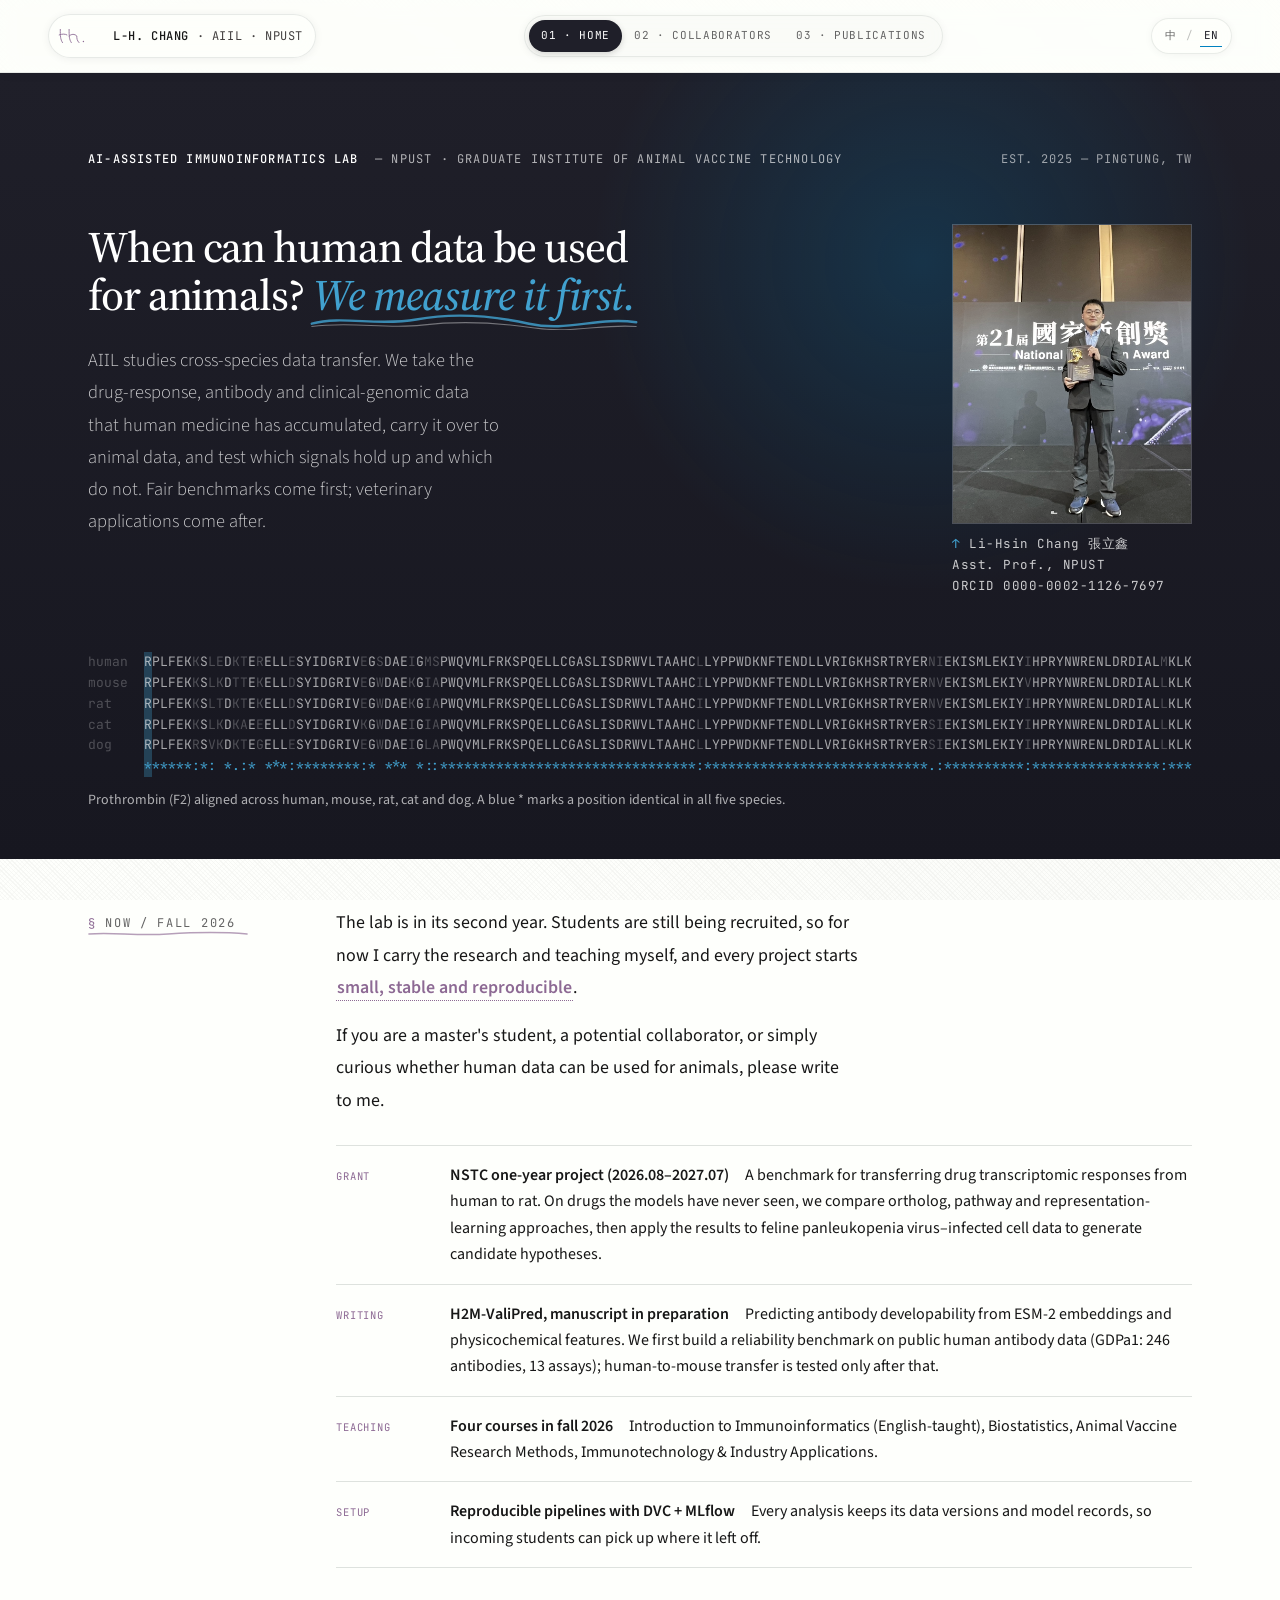
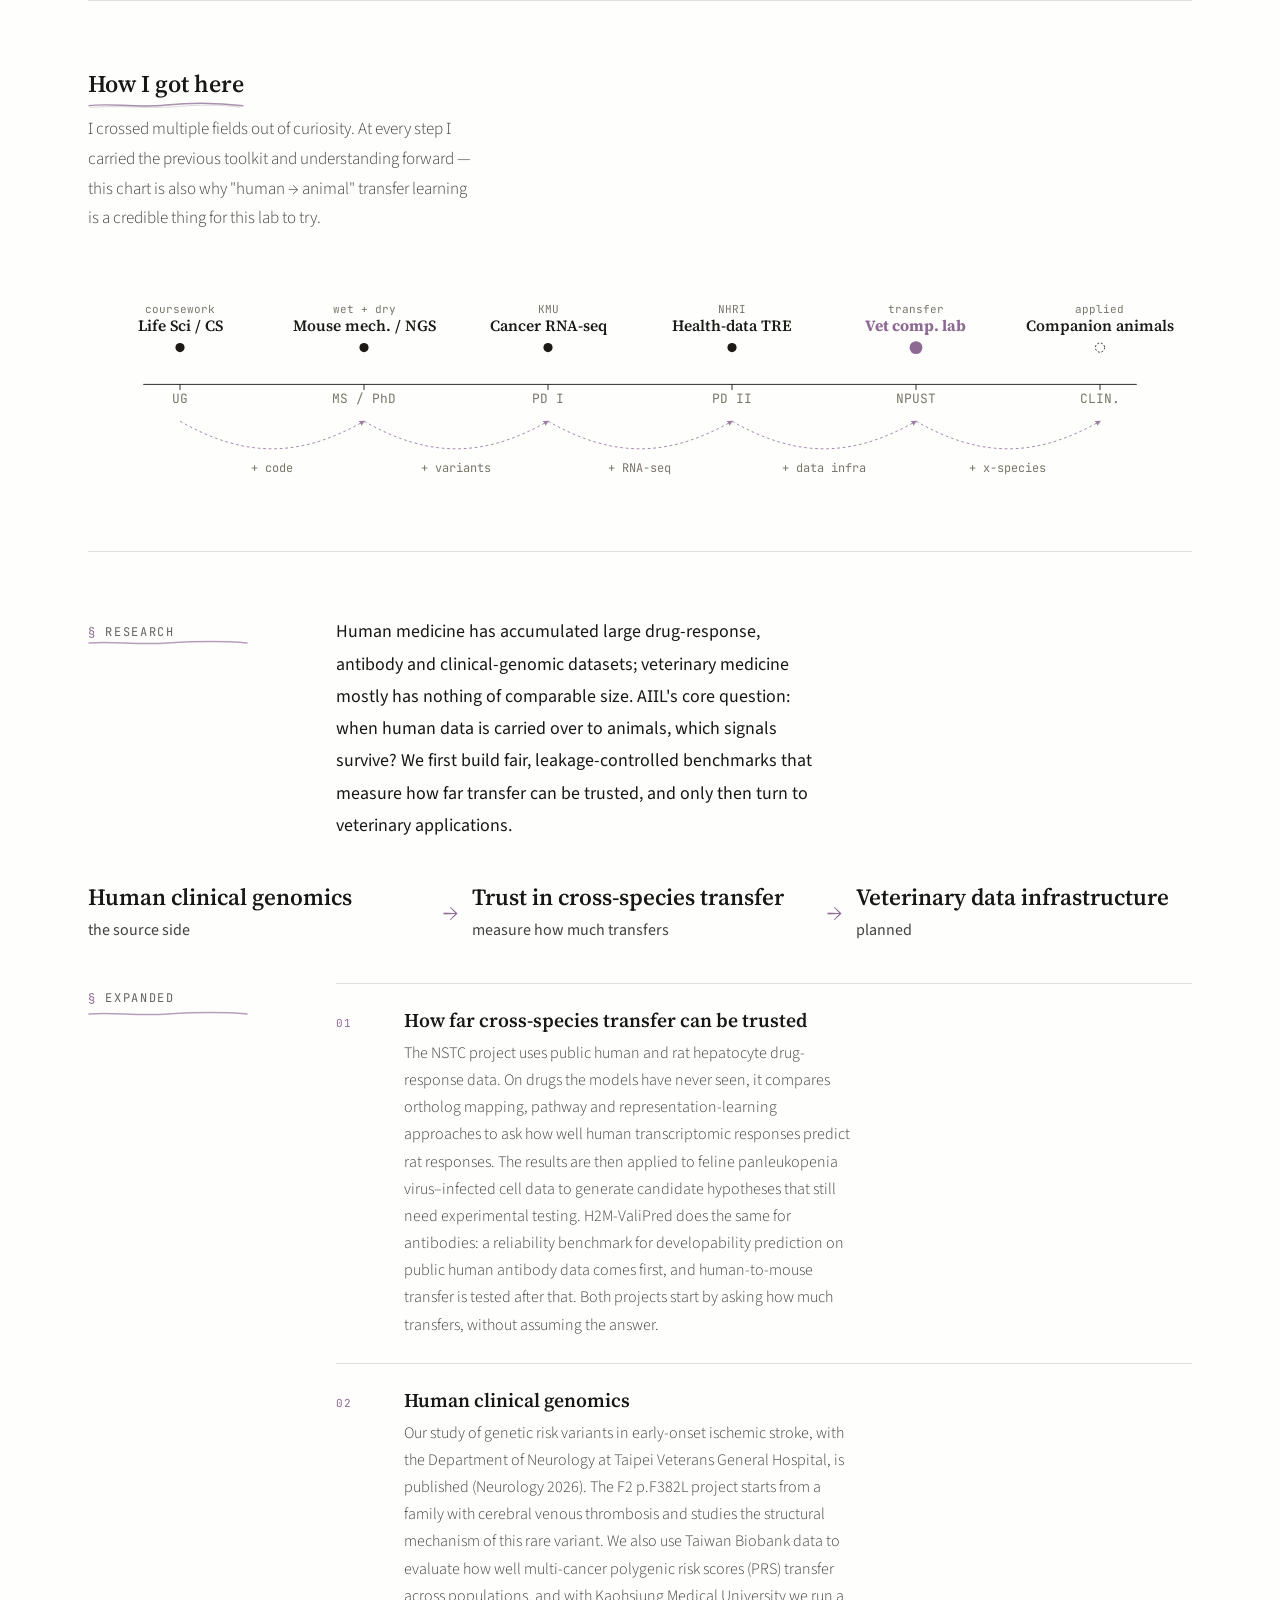
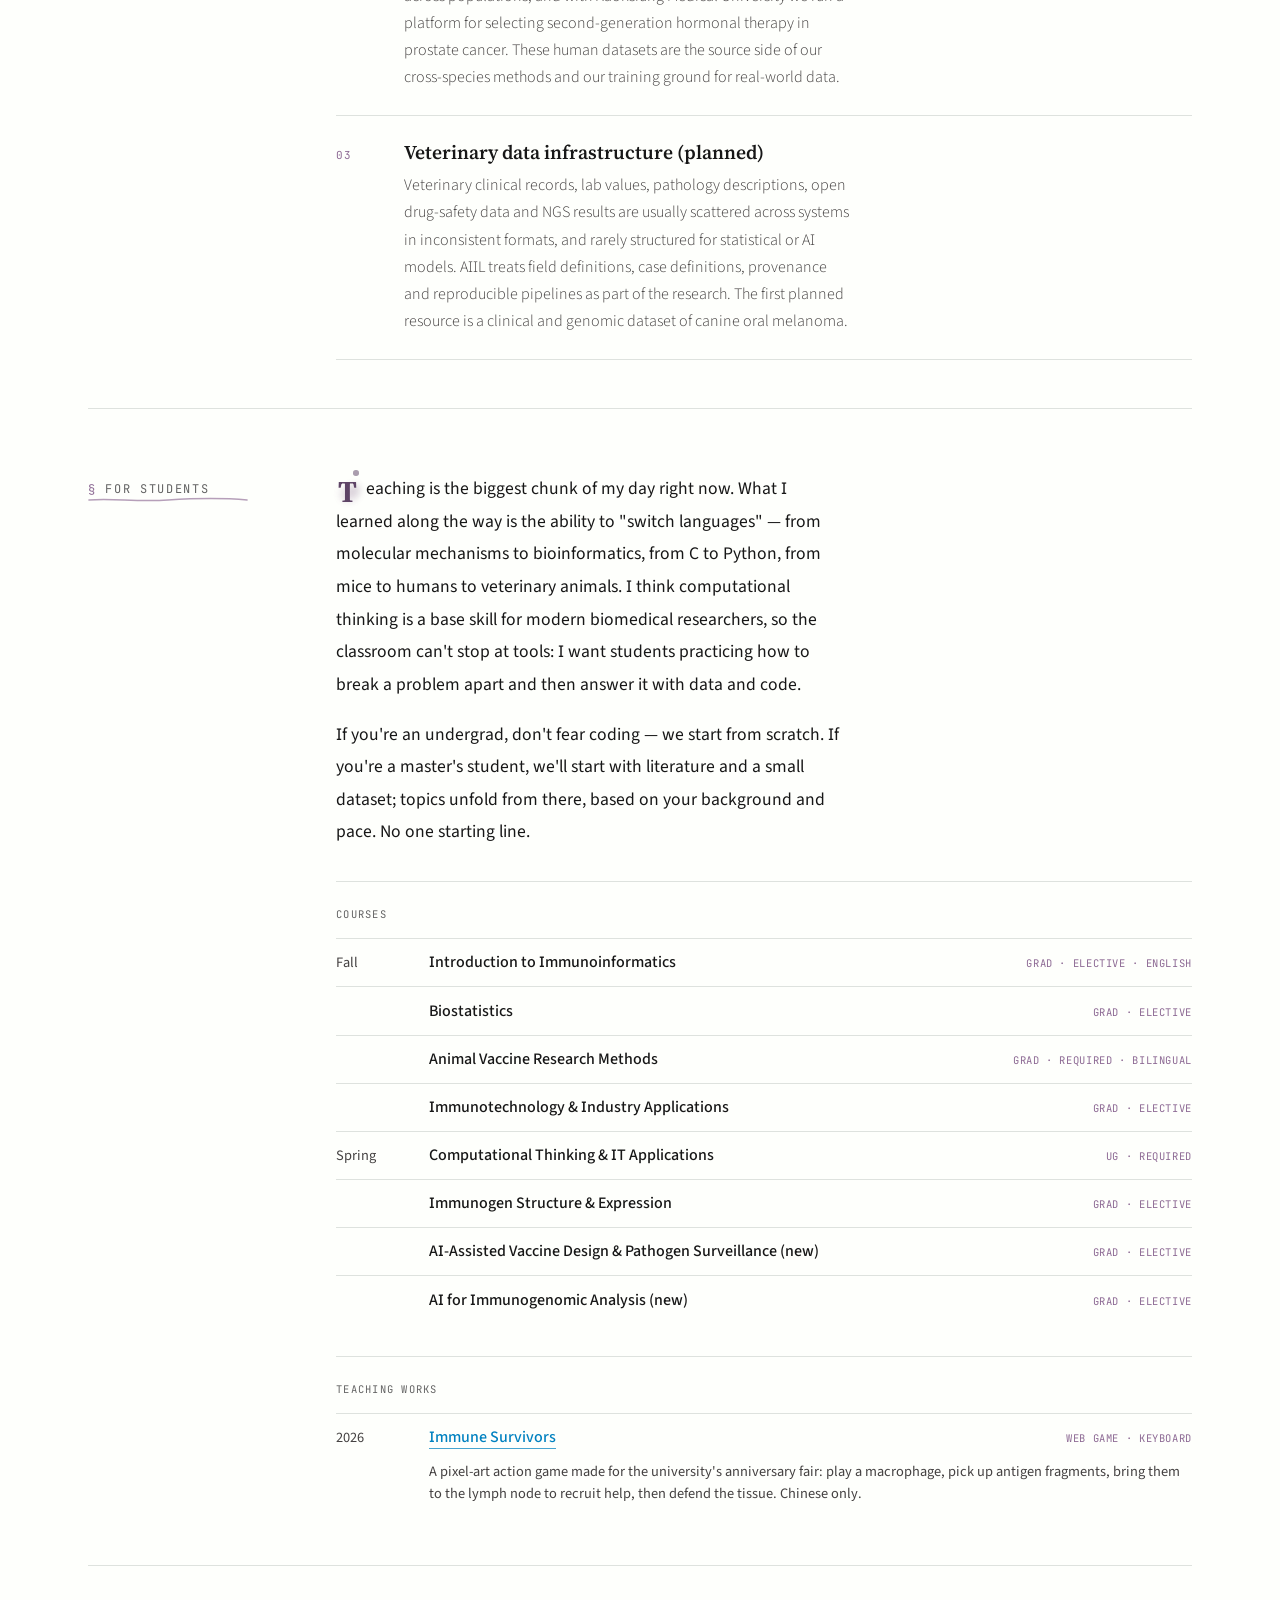
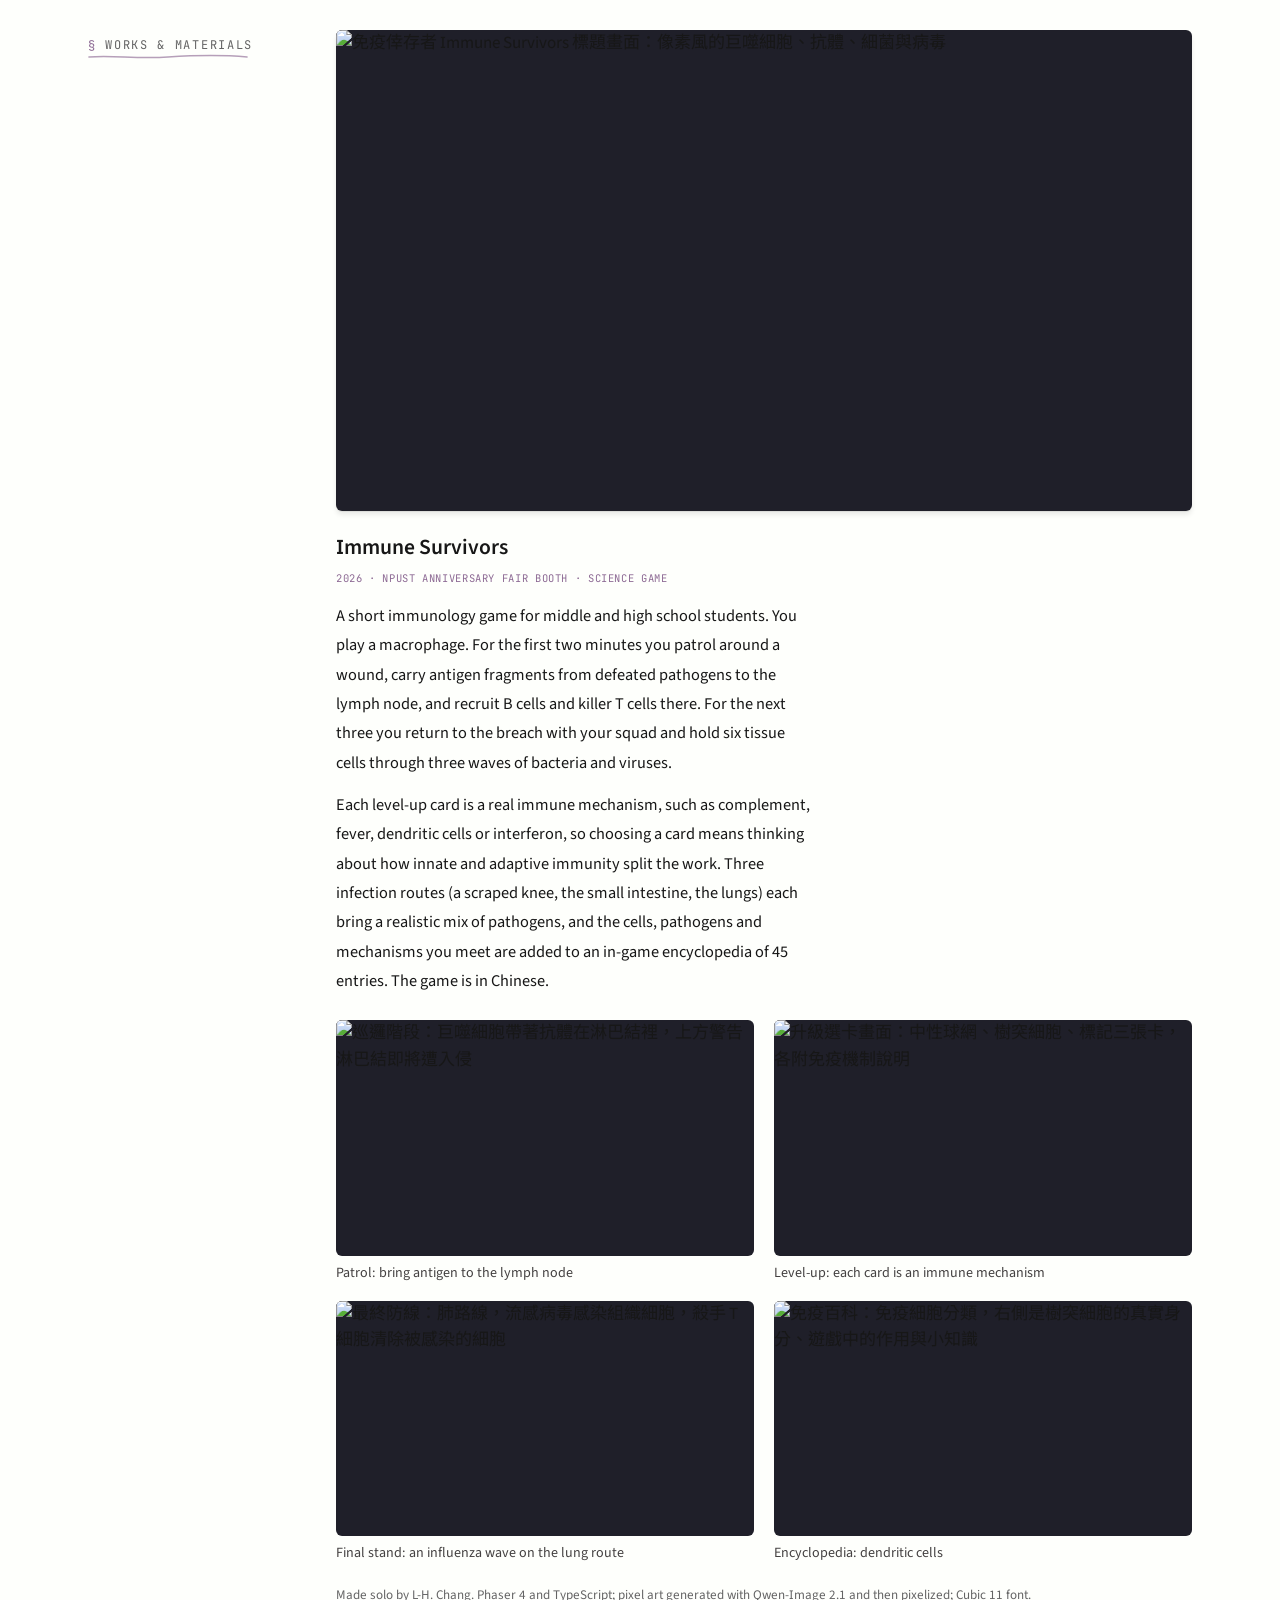
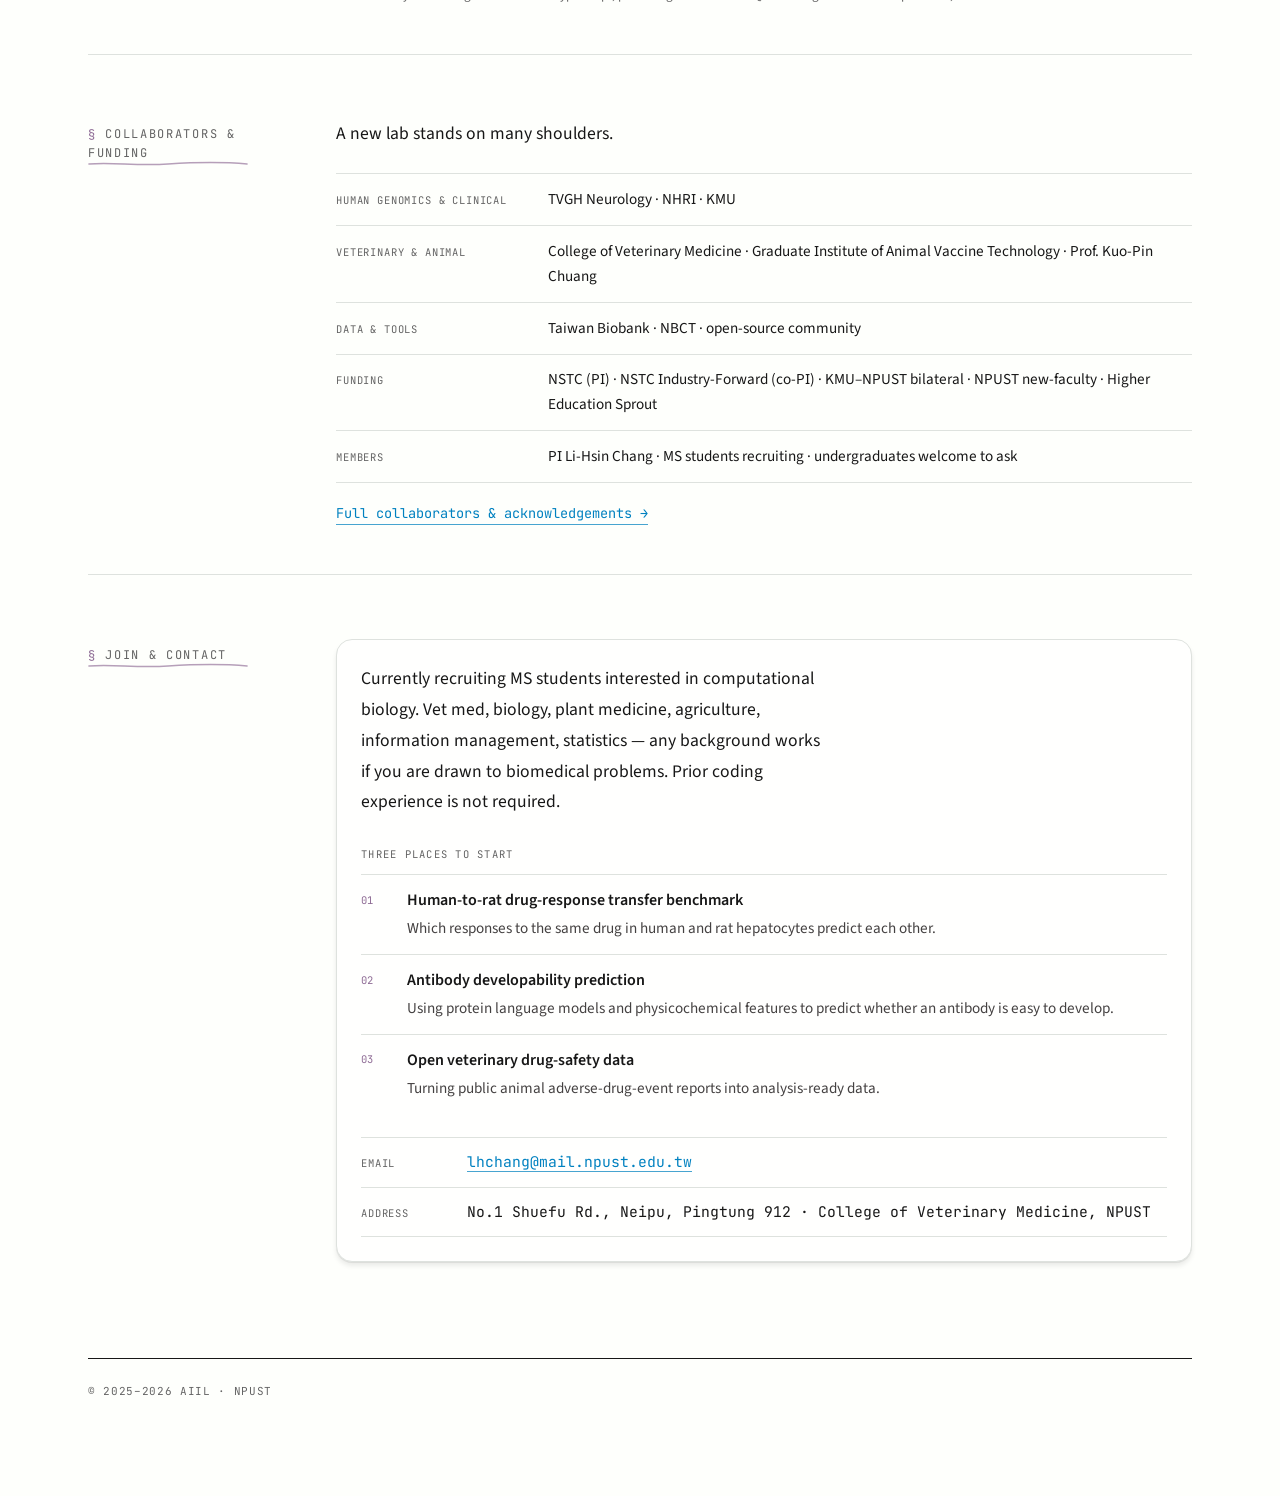
==== commit a4075c43: "Add teaching works entry: Immune Survivors web game Lists the anniversary-fair game under the teachi" ====
--- a/index.html
+++ b/index.html
@@ -4,7 +4,7 @@
 <meta charset="UTF-8" />
 <meta name="viewport" content="width=device-width, initial-scale=1.0" />
 <title>Li-Hsin Chang · 張立鑫 — AIIL</title>
-<meta name="description" content="AIIL develops human-to-veterinary AI-omics translation methods for veterinary precision therapeutics, focusing on comparative oncology and antiviral drug repurposing." />
+<meta name="description" content="AIIL studies cross-species data transfer. We take the drug-response, antibody and clinical-genomic data that human medicine has accumulated, carry it over to animal data, and test which signals hold up and which do not. Fair benchmarks come first; veterinary applications come after." />
 
 <link rel="preconnect" href="https://fonts.googleapis.com">
 <link rel="preconnect" href="https://fonts.gstatic.com" crossorigin>
@@ -664,6 +664,102 @@
   color: var(--cinnabar);
   letter-spacing: 0.06em;
 }
+.v1-course-name a {
+  color: var(--brand-blue);
+  border-bottom: 1px solid color-mix(in srgb, var(--brand-blue) 72%, transparent);
+}
+.v1-course-note {
+  grid-column: 2 / -1;
+  margin-top: -0.3rem;
+  font-size: 0.9rem;
+  color: var(--ink-soft);
+}
+
+/* --- Works & teaching materials ------------------------------------ */
+.v1-works {
+  padding: 4rem 0 3rem;
+  border-bottom: 1px solid var(--paper-edge);
+  display: grid;
+  grid-template-columns: 200px minmax(0, 1fr);
+  gap: 3rem;
+}
+.v1-work + .v1-work {
+  margin-top: 3rem;
+  padding-top: 3rem;
+  border-top: 1px solid var(--paper-edge);
+}
+.v1-work img {
+  display: block;
+  width: 100%;
+  height: auto;
+  aspect-ratio: 16 / 9;
+  background: var(--night-sky);
+  border-radius: 6px;
+}
+.v1-work-hero { display: block; box-shadow: var(--shadow-soft); border-radius: 6px; }
+.v1-work-head { margin-top: 1.25rem; }
+.v1-work-title {
+  font-family: var(--serif);
+  font-size: 1.35rem;
+  font-weight: 600;
+  color: var(--ink);
+}
+html[lang="en"] .v1-work-title { font-family: var(--sans); }
+.v1-work-alt {
+  font-family: var(--mono);
+  font-size: 0.8rem;
+  font-weight: 400;
+  letter-spacing: 0.04em;
+  color: var(--ink-faint);
+  margin-left: 0.4rem;
+}
+html[lang="en"] .v1-work-alt { display: none; }
+.v1-work-meta {
+  margin-top: 0.3rem;
+  font-family: var(--mono);
+  font-size: 10.5px;
+  letter-spacing: 0.06em;
+  color: var(--cinnabar);
+}
+.v1-work-body {
+  margin-top: 1rem;
+  font-family: var(--serif);
+  font-size: 1.02rem;
+  line-height: 1.8;
+  color: var(--ink);
+  max-width: 60ch;
+}
+html[lang="en"] .v1-work-body { font-family: var(--sans); }
+.v1-work-body p + p { margin-top: 0.8rem; }
+.v1-work-shots {
+  list-style: none;
+  margin: 1.5rem 0 0;
+  padding: 0;
+  display: grid;
+  grid-template-columns: repeat(2, minmax(0, 1fr));
+  gap: 1rem 1.25rem;
+}
+.v1-work-shots a { display: block; border-radius: 6px; transition: opacity 0.15s; }
+.v1-work-shots a:hover { opacity: 0.88; }
+.v1-work-shots span {
+  display: block;
+  margin-top: 0.45rem;
+  font-family: var(--serif);
+  font-size: 0.88rem;
+  color: var(--ink-soft);
+}
+html[lang="en"] .v1-work-shots span { font-family: var(--sans); }
+.v1-work-credit {
+  margin-top: 1.25rem;
+  font-family: var(--serif);
+  font-size: 0.82rem;
+  line-height: 1.6;
+  color: var(--ink-faint);
+}
+html[lang="en"] .v1-work-credit { font-family: var(--sans); }
+@media (max-width: 560px) {
+  .v1-work-shots { grid-template-columns: 1fr; }
+}
 
 /* --- Collaborators & funding (summary) ---------------------------- */
 .v1-collab {
@@ -789,7 +885,7 @@
 @media (max-width: 900px) {
   .v1-hero { grid-template-columns: 1fr; }
   .v1-portrait { max-width: 220px; }
-  .v1-now, .v1-research-head, .v1-research-threads, .v1-teach, .v1-collab, .v1-contact {
+  .v1-now, .v1-research-head, .v1-research-threads, .v1-teach, .v1-works, .v1-collab, .v1-contact {
     grid-template-columns: 1fr; gap: 1.5rem;
   }
 }
@@ -957,7 +1053,7 @@
 
 /* density-compact */
 body.compact .v1 { padding-top: 0; padding-bottom: 4rem; }
-body.compact .v1-now, body.compact .v1-research, body.compact .v1-teach, body.compact .v1-trajectory { padding: 2.5rem 0 2rem; }
+body.compact .v1-now, body.compact .v1-research, body.compact .v1-teach, body.compact .v1-works, body.compact .v1-trajectory { padding: 2.5rem 0 2rem; }
 
 </style>
 </head>
@@ -1346,6 +1442,43 @@
           <div class="v1-course-level" data-i18n="v1.teach.c8.lvl">研究所・選修</div>
         </div>
       </div>
+      <div class="v1-teach-courses">
+        <h3 class="v1-teach-courses-label" data-i18n="v1.teach.works">教學作品</h3>
+        <div class="v1-course">
+          <div class="v1-course-term">2026</div>
+          <div class="v1-course-name" data-i18n="v1.teach.w1.name"><a href="https://immune-survivors.aiil.science" target="_blank" rel="noopener">免疫倖存者</a></div>
+          <div class="v1-course-level" data-i18n="v1.teach.w1.lvl">網頁遊戲・需電腦鍵盤</div>
+          <div class="v1-course-note" data-i18n="v1.teach.w1.note">校慶攤位用的像素風動作遊戲：扮演巨噬細胞，撿抗原碎片、送到淋巴結招募幫手，再回頭守住組織細胞。</div>
+        </div>
+      </div>
+    </div>
+  </section>
+
+  <!-- Works & teaching materials (one .v1-work card per item) ------------ -->
+  <section class="v1-works" id="works">
+    <h2 class="v1-section-label" data-i18n="v1.works.label">作品與教材</h2>
+    <div>
+      <article class="v1-work">
+        <a class="v1-work-hero" href="assets/works/immune-survivors/title.webp" target="_blank" rel="noopener">
+          <img src="assets/works/immune-survivors/title.webp" width="1600" height="900" loading="lazy" decoding="async"
+               alt="免疫倖存者 Immune Survivors 標題畫面：像素風的巨噬細胞、抗體、細菌與病毒">
+        </a>
+        <div class="v1-work-head">
+          <h3 class="v1-work-title"><span data-i18n="v1.works.is.title">免疫倖存者</span> <span class="v1-work-alt">Immune Survivors</span></h3>
+          <div class="v1-work-meta" data-i18n="v1.works.is.meta">2026・校慶園遊會攤位・科普遊戲</div>
+        </div>
+        <div class="v1-work-body">
+          <p data-i18n="v1.works.is.p1">給國高中生玩的免疫科普小遊戲。你是一顆巨噬細胞：前兩分鐘在傷口附近巡邏，把打倒病原掉出的抗原碎片帶到淋巴結，招募 B 細胞和殺手 T 細胞；接下來三分鐘回到破口，帶著小隊守住六個組織細胞，撐過三波細菌和病毒。</p>
+          <p data-i18n="v1.works.is.p2">升級卡都對應真實的免疫機制，像補體、發燒、樹突細胞、干擾素，玩家選卡時就得想先天免疫和後天免疫怎麼分工。三條感染路線（手腳破皮、小腸、肺）各有真實的病原組合，遊戲中遇到的細胞、病原和機制會收進「免疫百科」，共 45 條。</p>
+        </div>
+        <ul class="v1-work-shots">
+          <li><a href="assets/works/immune-survivors/patrol.webp" target="_blank" rel="noopener"><img src="assets/works/immune-survivors/patrol.webp" width="1280" height="720" loading="lazy" decoding="async" alt="巡邏階段：巨噬細胞帶著抗體在淋巴結裡，上方警告淋巴結即將遭入侵"></a><span data-i18n="v1.works.is.s1">巡邏招募：把抗原送到淋巴結</span></li>
+          <li><a href="assets/works/immune-survivors/cards.webp" target="_blank" rel="noopener"><img src="assets/works/immune-survivors/cards.webp" width="1280" height="720" loading="lazy" decoding="async" alt="升級選卡畫面：中性球網、樹突細胞、標記三張卡，各附免疫機制說明"></a><span data-i18n="v1.works.is.s2">升級選卡：每張卡是一個免疫機制</span></li>
+          <li><a href="assets/works/immune-survivors/final-stand.webp" target="_blank" rel="noopener"><img src="assets/works/immune-survivors/final-stand.webp" width="1280" height="720" loading="lazy" decoding="async" alt="最終防線：肺路線，流感病毒感染組織細胞，殺手 T 細胞清除被感染的細胞"></a><span data-i18n="v1.works.is.s3">最終防線：肺路線的流感病毒波</span></li>
+          <li><a href="assets/works/immune-survivors/codex.webp" target="_blank" rel="noopener"><img src="assets/works/immune-survivors/codex.webp" width="1280" height="720" loading="lazy" decoding="async" alt="免疫百科：免疫細胞分類，右側是樹突細胞的真實身分、遊戲中的作用與小知識"></a><span data-i18n="v1.works.is.s4">免疫百科：樹突細胞</span></li>
+        </ul>
+        <p class="v1-work-credit" data-i18n="v1.works.is.credit">張立鑫獨立製作。Phaser 4、TypeScript；像素美術以 Qwen-Image 2.1 生成後再像素化；字型為俐方體 11 號。</p>
+      </article>
     </div>
   </section>
 
@@ -1542,6 +1675,20 @@
     'v1.teach.c7.lvl': "研究所・選修",
     'v1.teach.c8.name': "人工智慧與免疫基因體分析（新開）",
     'v1.teach.c8.lvl': "研究所・選修",
+    'v1.works.label': "作品與教材",
+    'v1.works.is.title': "免疫倖存者",
+    'v1.works.is.meta': "2026・校慶園遊會攤位・科普遊戲",
+    'v1.works.is.p1': "給國高中生玩的免疫科普小遊戲。你是一顆巨噬細胞：前兩分鐘在傷口附近巡邏，把打倒病原掉出的抗原碎片帶到淋巴結，招募 B 細胞和殺手 T 細胞；接下來三分鐘回到破口，帶著小隊守住六個組織細胞，撐過三波細菌和病毒。",
+    'v1.works.is.p2': "升級卡都對應真實的免疫機制，像補體、發燒、樹突細胞、干擾素，玩家選卡時就得想先天免疫和後天免疫怎麼分工。三條感染路線（手腳破皮、小腸、肺）各有真實的病原組合，遊戲中遇到的細胞、病原和機制會收進「免疫百科」，共 45 條。",
+    'v1.works.is.s1': "巡邏招募：把抗原送到淋巴結",
+    'v1.works.is.s2': "升級選卡：每張卡是一個免疫機制",
+    'v1.works.is.s3': "最終防線：肺路線的流感病毒波",
+    'v1.works.is.s4': "免疫百科：樹突細胞",
+    'v1.works.is.credit': "張立鑫獨立製作。Phaser 4、TypeScript；像素美術以 Qwen-Image 2.1 生成後再像素化；字型為俐方體 11 號。",
+    'v1.teach.works': "教學作品",
+    'v1.teach.w1.name': "<a href=\"https://immune-survivors.aiil.science\" target=\"_blank\" rel=\"noopener\">免疫倖存者</a>",
+    'v1.teach.w1.lvl': "網頁遊戲・需電腦鍵盤",
+    'v1.teach.w1.note': "校慶攤位用的像素風動作遊戲：扮演巨噬細胞，撿抗原碎片、送到淋巴結招募幫手，再回頭守住組織細胞。",
 
     /* V1 contact */
     /* V1 collaborators & funding */
@@ -1645,6 +1792,20 @@
     'v1.teach.c7.lvl': "GRAD · ELECTIVE",
     'v1.teach.c8.name': "AI for Immunogenomic Analysis (new)",
     'v1.teach.c8.lvl': "GRAD · ELECTIVE",
+    'v1.works.label': "WORKS & MATERIALS",
+    'v1.works.is.title': "Immune Survivors",
+    'v1.works.is.meta': "2026 · NPUST ANNIVERSARY FAIR BOOTH · SCIENCE GAME",
+    'v1.works.is.p1': "A short immunology game for middle and high school students. You play a macrophage. For the first two minutes you patrol around a wound, carry antigen fragments from defeated pathogens to the lymph node, and recruit B cells and killer T cells there. For the next three you return to the breach with your squad and hold six tissue cells through three waves of bacteria and viruses.",
+    'v1.works.is.p2': "Each level-up card is a real immune mechanism, such as complement, fever, dendritic cells or interferon, so choosing a card means thinking about how innate and adaptive immunity split the work. Three infection routes (a scraped knee, the small intestine, the lungs) each bring a realistic mix of pathogens, and the cells, pathogens and mechanisms you meet are added to an in-game encyclopedia of 45 entries. The game is in Chinese.",
+    'v1.works.is.s1': "Patrol: bring antigen to the lymph node",
+    'v1.works.is.s2': "Level-up: each card is an immune mechanism",
+    'v1.works.is.s3': "Final stand: an influenza wave on the lung route",
+    'v1.works.is.s4': "Encyclopedia: dendritic cells",
+    'v1.works.is.credit': "Made solo by L-H. Chang. Phaser 4 and TypeScript; pixel art generated with Qwen-Image 2.1 and then pixelized; Cubic 11 font.",
+    'v1.teach.works': "Teaching works",
+    'v1.teach.w1.name': "<a href=\"https://immune-survivors.aiil.science\" target=\"_blank\" rel=\"noopener\">Immune Survivors</a>",
+    'v1.teach.w1.lvl': "WEB GAME · KEYBOARD",
+    'v1.teach.w1.note': "A pixel-art action game made for the university's anniversary fair: play a macrophage, pick up antigen fragments, bring them to the lymph node to recruit help, then defend the tissue. Chinese only.",
 
     /* V1 collaborators & funding */
     "v1.collab.label": "COLLABORATORS & FUNDING",
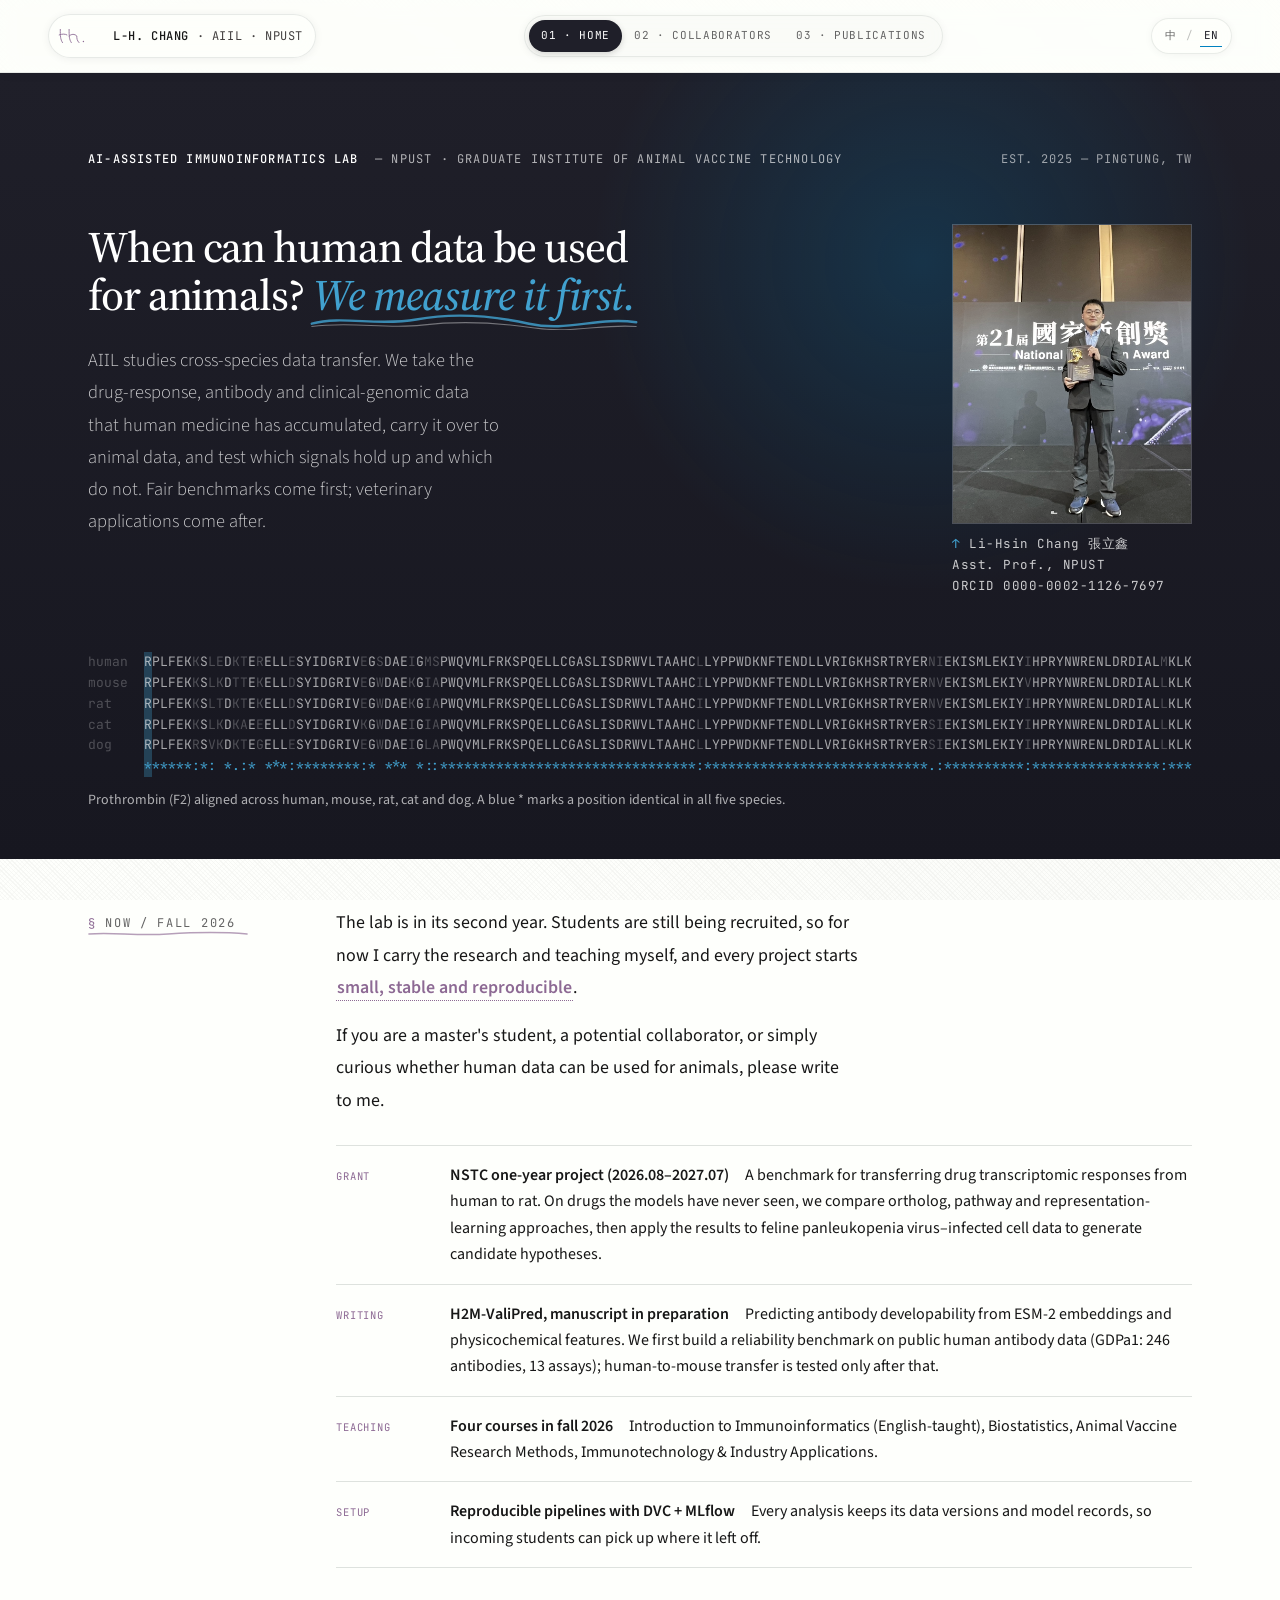
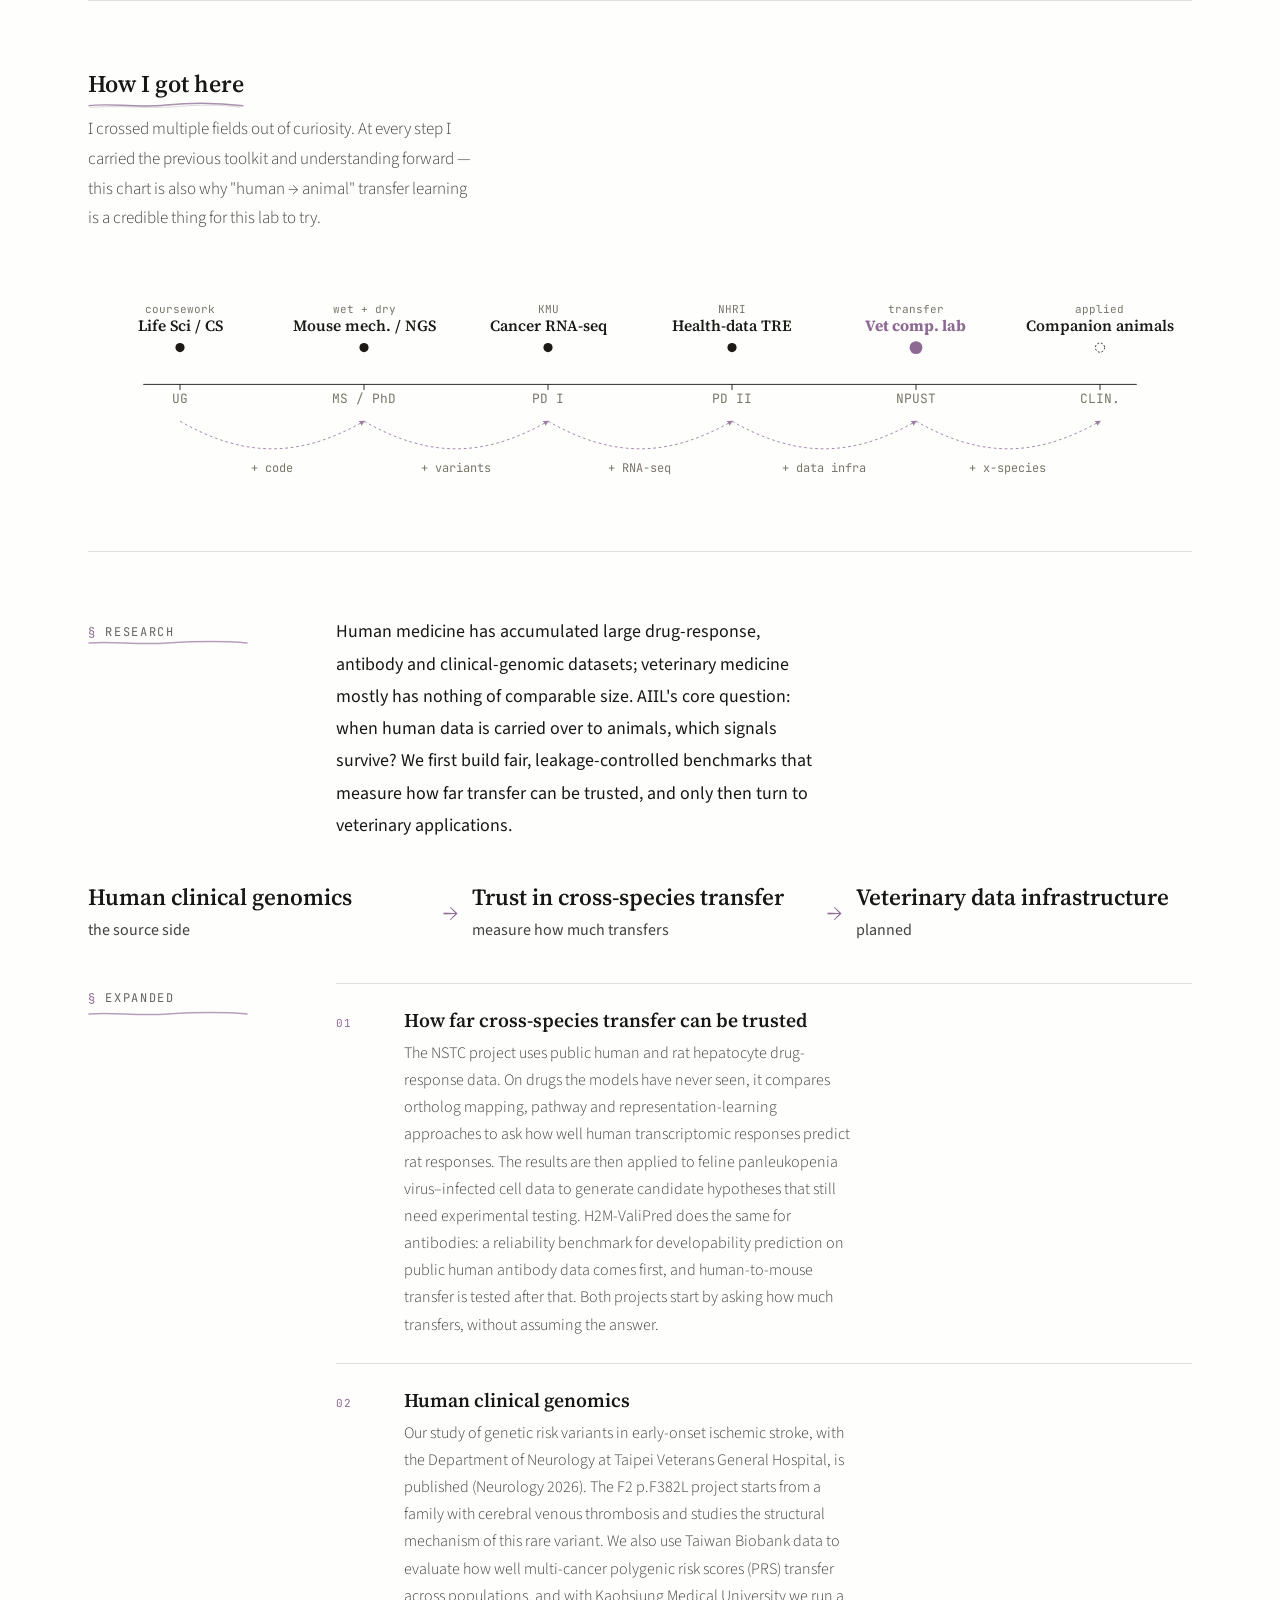
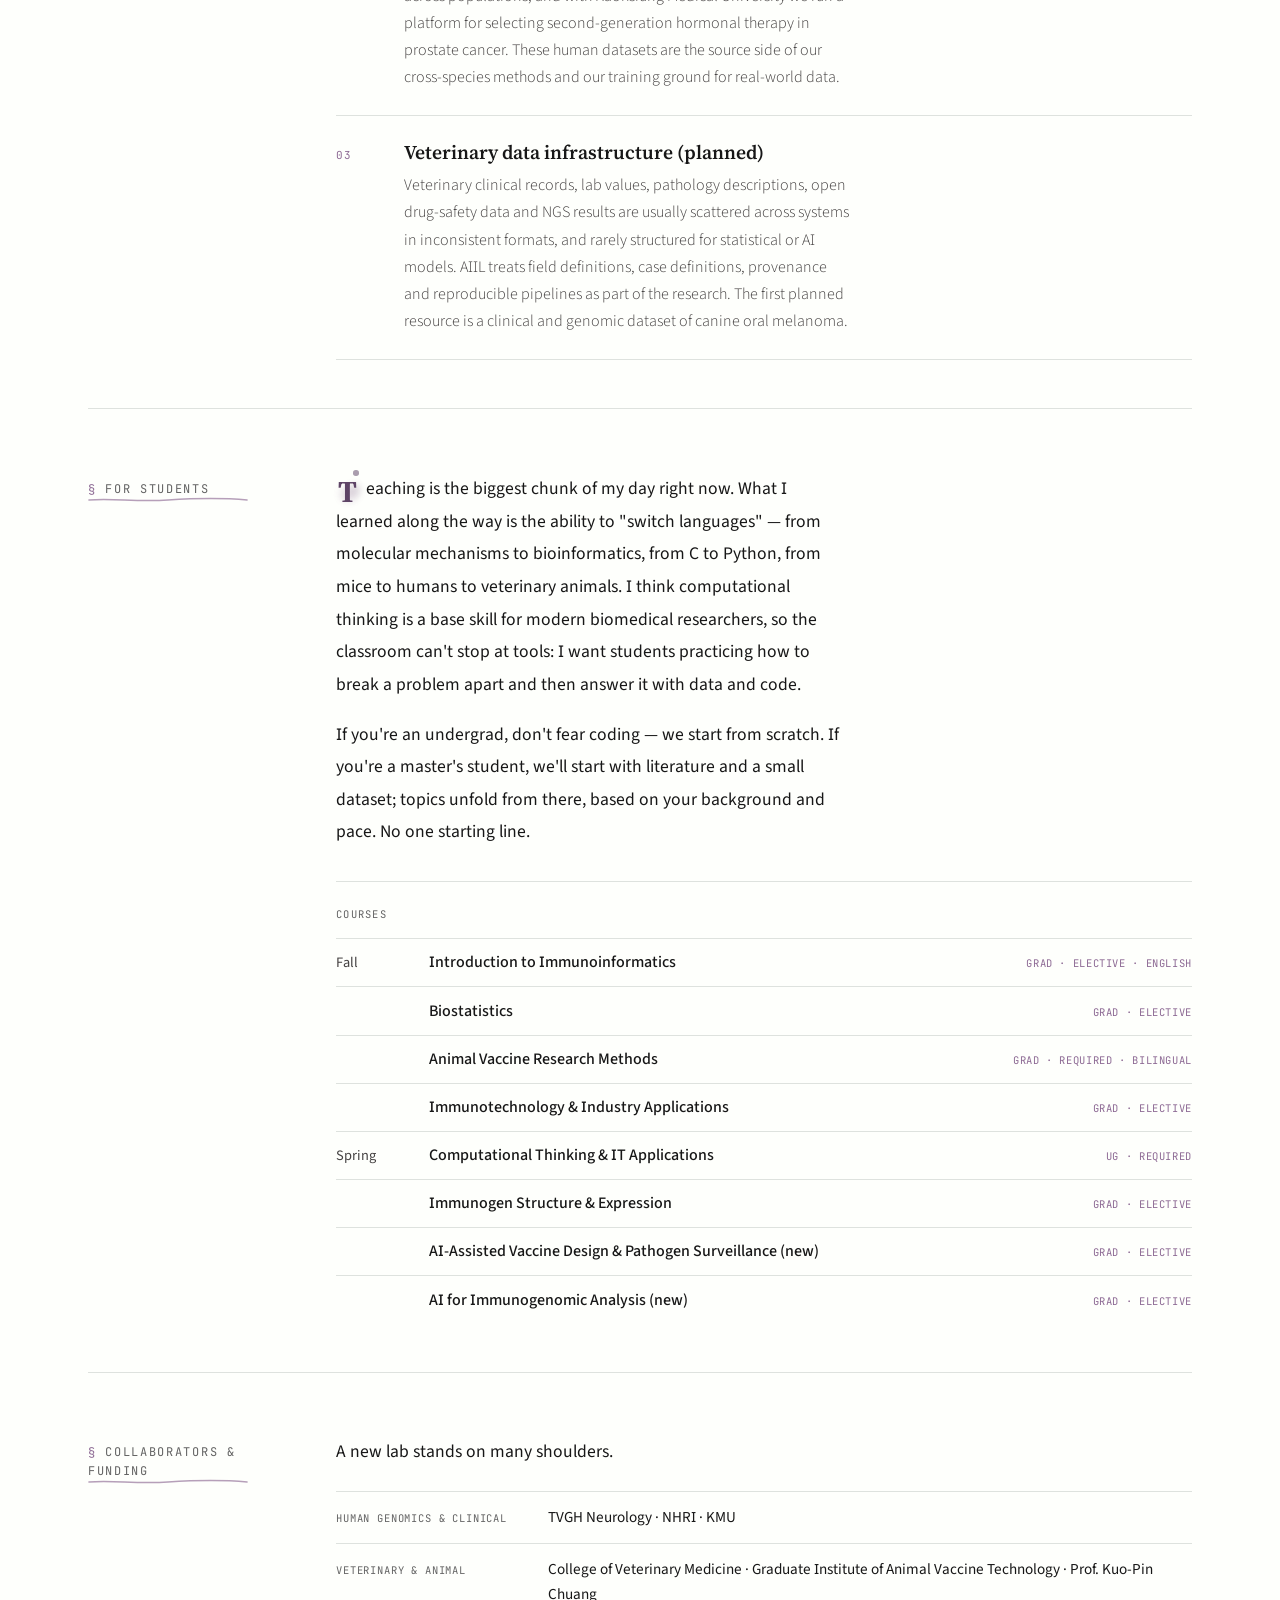
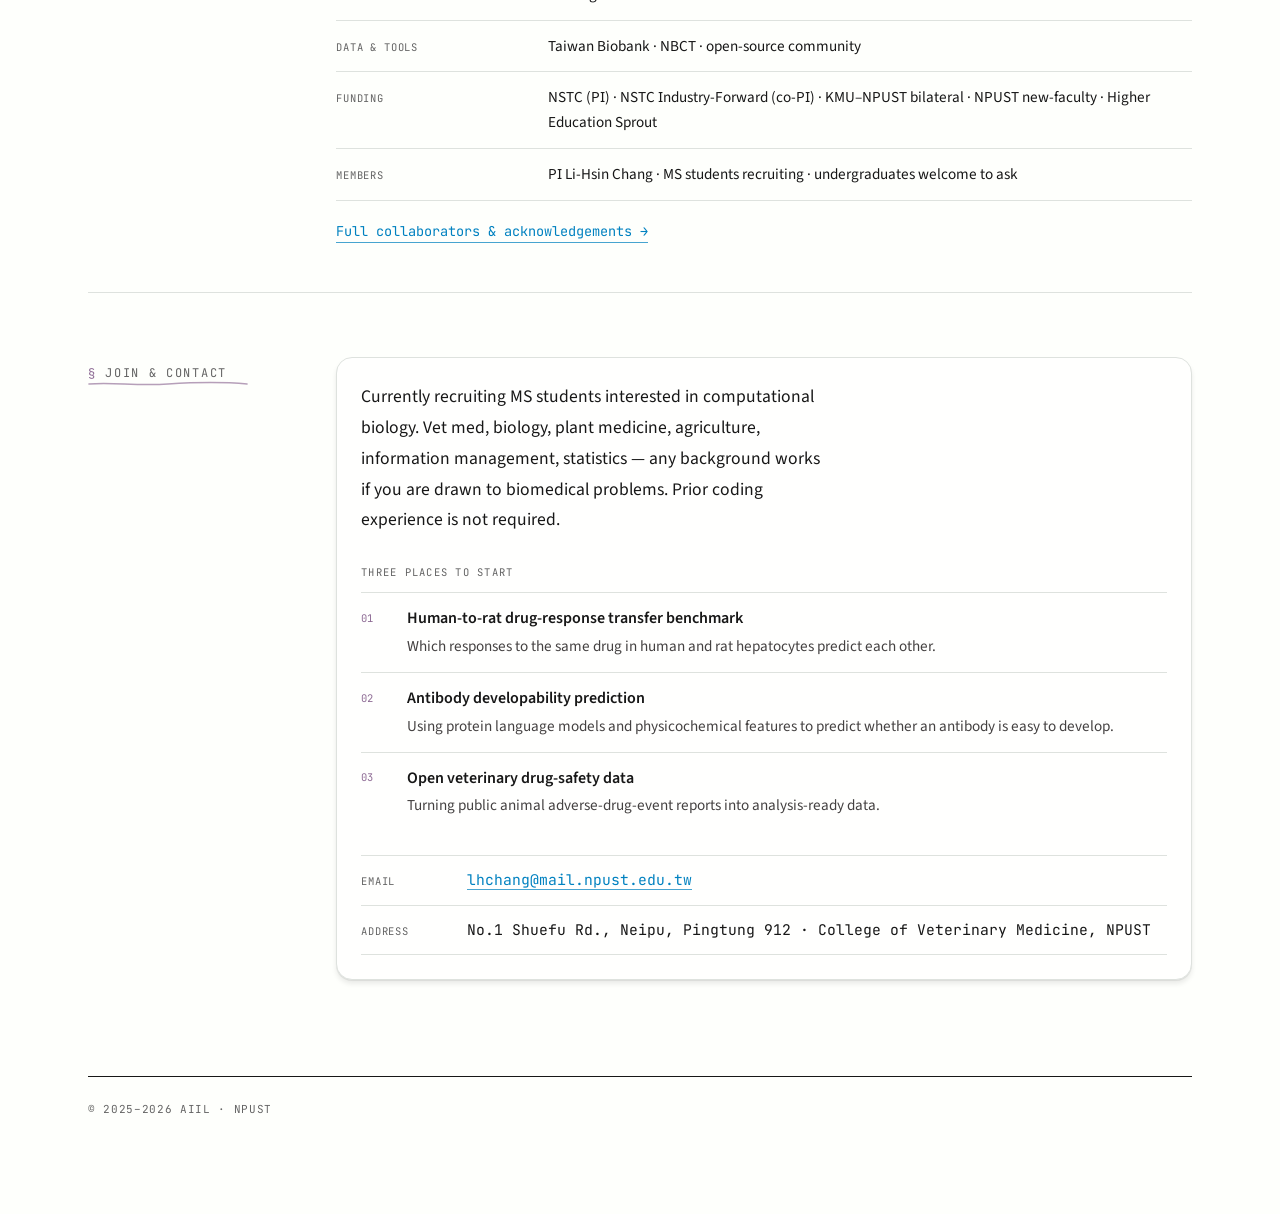
==== commit 77298adb: "Revert "Add teaching works entry: Immune Survivors web game" This reverts commit a4075c4. It swept i" ====
--- a/index.html
+++ b/index.html
@@ -664,102 +664,6 @@
   color: var(--cinnabar);
   letter-spacing: 0.06em;
 }
-.v1-course-name a {
-  color: var(--brand-blue);
-  border-bottom: 1px solid color-mix(in srgb, var(--brand-blue) 72%, transparent);
-}
-.v1-course-note {
-  grid-column: 2 / -1;
-  margin-top: -0.3rem;
-  font-size: 0.9rem;
-  color: var(--ink-soft);
-}
-
-/* --- Works & teaching materials ------------------------------------ */
-.v1-works {
-  padding: 4rem 0 3rem;
-  border-bottom: 1px solid var(--paper-edge);
-  display: grid;
-  grid-template-columns: 200px minmax(0, 1fr);
-  gap: 3rem;
-}
-.v1-work + .v1-work {
-  margin-top: 3rem;
-  padding-top: 3rem;
-  border-top: 1px solid var(--paper-edge);
-}
-.v1-work img {
-  display: block;
-  width: 100%;
-  height: auto;
-  aspect-ratio: 16 / 9;
-  background: var(--night-sky);
-  border-radius: 6px;
-}
-.v1-work-hero { display: block; box-shadow: var(--shadow-soft); border-radius: 6px; }
-.v1-work-head { margin-top: 1.25rem; }
-.v1-work-title {
-  font-family: var(--serif);
-  font-size: 1.35rem;
-  font-weight: 600;
-  color: var(--ink);
-}
-html[lang="en"] .v1-work-title { font-family: var(--sans); }
-.v1-work-alt {
-  font-family: var(--mono);
-  font-size: 0.8rem;
-  font-weight: 400;
-  letter-spacing: 0.04em;
-  color: var(--ink-faint);
-  margin-left: 0.4rem;
-}
-html[lang="en"] .v1-work-alt { display: none; }
-.v1-work-meta {
-  margin-top: 0.3rem;
-  font-family: var(--mono);
-  font-size: 10.5px;
-  letter-spacing: 0.06em;
-  color: var(--cinnabar);
-}
-.v1-work-body {
-  margin-top: 1rem;
-  font-family: var(--serif);
-  font-size: 1.02rem;
-  line-height: 1.8;
-  color: var(--ink);
-  max-width: 60ch;
-}
-html[lang="en"] .v1-work-body { font-family: var(--sans); }
-.v1-work-body p + p { margin-top: 0.8rem; }
-.v1-work-shots {
-  list-style: none;
-  margin: 1.5rem 0 0;
-  padding: 0;
-  display: grid;
-  grid-template-columns: repeat(2, minmax(0, 1fr));
-  gap: 1rem 1.25rem;
-}
-.v1-work-shots a { display: block; border-radius: 6px; transition: opacity 0.15s; }
-.v1-work-shots a:hover { opacity: 0.88; }
-.v1-work-shots span {
-  display: block;
-  margin-top: 0.45rem;
-  font-family: var(--serif);
-  font-size: 0.88rem;
-  color: var(--ink-soft);
-}
-html[lang="en"] .v1-work-shots span { font-family: var(--sans); }
-.v1-work-credit {
-  margin-top: 1.25rem;
-  font-family: var(--serif);
-  font-size: 0.82rem;
-  line-height: 1.6;
-  color: var(--ink-faint);
-}
-html[lang="en"] .v1-work-credit { font-family: var(--sans); }
-@media (max-width: 560px) {
-  .v1-work-shots { grid-template-columns: 1fr; }
-}
 
 /* --- Collaborators & funding (summary) ---------------------------- */
 .v1-collab {
@@ -885,7 +789,7 @@
 @media (max-width: 900px) {
   .v1-hero { grid-template-columns: 1fr; }
   .v1-portrait { max-width: 220px; }
-  .v1-now, .v1-research-head, .v1-research-threads, .v1-teach, .v1-works, .v1-collab, .v1-contact {
+  .v1-now, .v1-research-head, .v1-research-threads, .v1-teach, .v1-collab, .v1-contact {
     grid-template-columns: 1fr; gap: 1.5rem;
   }
 }
@@ -1053,7 +957,7 @@
 
 /* density-compact */
 body.compact .v1 { padding-top: 0; padding-bottom: 4rem; }
-body.compact .v1-now, body.compact .v1-research, body.compact .v1-teach, body.compact .v1-works, body.compact .v1-trajectory { padding: 2.5rem 0 2rem; }
+body.compact .v1-now, body.compact .v1-research, body.compact .v1-teach, body.compact .v1-trajectory { padding: 2.5rem 0 2rem; }
 
 </style>
 </head>
@@ -1442,43 +1346,6 @@
           <div class="v1-course-level" data-i18n="v1.teach.c8.lvl">研究所・選修</div>
         </div>
       </div>
-      <div class="v1-teach-courses">
-        <h3 class="v1-teach-courses-label" data-i18n="v1.teach.works">教學作品</h3>
-        <div class="v1-course">
-          <div class="v1-course-term">2026</div>
-          <div class="v1-course-name" data-i18n="v1.teach.w1.name"><a href="https://immune-survivors.aiil.science" target="_blank" rel="noopener">免疫倖存者</a></div>
-          <div class="v1-course-level" data-i18n="v1.teach.w1.lvl">網頁遊戲・需電腦鍵盤</div>
-          <div class="v1-course-note" data-i18n="v1.teach.w1.note">校慶攤位用的像素風動作遊戲：扮演巨噬細胞，撿抗原碎片、送到淋巴結招募幫手，再回頭守住組織細胞。</div>
-        </div>
-      </div>
-    </div>
-  </section>
-
-  <!-- Works & teaching materials (one .v1-work card per item) ------------ -->
-  <section class="v1-works" id="works">
-    <h2 class="v1-section-label" data-i18n="v1.works.label">作品與教材</h2>
-    <div>
-      <article class="v1-work">
-        <a class="v1-work-hero" href="assets/works/immune-survivors/title.webp" target="_blank" rel="noopener">
-          <img src="assets/works/immune-survivors/title.webp" width="1600" height="900" loading="lazy" decoding="async"
-               alt="免疫倖存者 Immune Survivors 標題畫面：像素風的巨噬細胞、抗體、細菌與病毒">
-        </a>
-        <div class="v1-work-head">
-          <h3 class="v1-work-title"><span data-i18n="v1.works.is.title">免疫倖存者</span> <span class="v1-work-alt">Immune Survivors</span></h3>
-          <div class="v1-work-meta" data-i18n="v1.works.is.meta">2026・校慶園遊會攤位・科普遊戲</div>
-        </div>
-        <div class="v1-work-body">
-          <p data-i18n="v1.works.is.p1">給國高中生玩的免疫科普小遊戲。你是一顆巨噬細胞：前兩分鐘在傷口附近巡邏，把打倒病原掉出的抗原碎片帶到淋巴結，招募 B 細胞和殺手 T 細胞；接下來三分鐘回到破口，帶著小隊守住六個組織細胞，撐過三波細菌和病毒。</p>
-          <p data-i18n="v1.works.is.p2">升級卡都對應真實的免疫機制，像補體、發燒、樹突細胞、干擾素，玩家選卡時就得想先天免疫和後天免疫怎麼分工。三條感染路線（手腳破皮、小腸、肺）各有真實的病原組合，遊戲中遇到的細胞、病原和機制會收進「免疫百科」，共 45 條。</p>
-        </div>
-        <ul class="v1-work-shots">
-          <li><a href="assets/works/immune-survivors/patrol.webp" target="_blank" rel="noopener"><img src="assets/works/immune-survivors/patrol.webp" width="1280" height="720" loading="lazy" decoding="async" alt="巡邏階段：巨噬細胞帶著抗體在淋巴結裡，上方警告淋巴結即將遭入侵"></a><span data-i18n="v1.works.is.s1">巡邏招募：把抗原送到淋巴結</span></li>
-          <li><a href="assets/works/immune-survivors/cards.webp" target="_blank" rel="noopener"><img src="assets/works/immune-survivors/cards.webp" width="1280" height="720" loading="lazy" decoding="async" alt="升級選卡畫面：中性球網、樹突細胞、標記三張卡，各附免疫機制說明"></a><span data-i18n="v1.works.is.s2">升級選卡：每張卡是一個免疫機制</span></li>
-          <li><a href="assets/works/immune-survivors/final-stand.webp" target="_blank" rel="noopener"><img src="assets/works/immune-survivors/final-stand.webp" width="1280" height="720" loading="lazy" decoding="async" alt="最終防線：肺路線，流感病毒感染組織細胞，殺手 T 細胞清除被感染的細胞"></a><span data-i18n="v1.works.is.s3">最終防線：肺路線的流感病毒波</span></li>
-          <li><a href="assets/works/immune-survivors/codex.webp" target="_blank" rel="noopener"><img src="assets/works/immune-survivors/codex.webp" width="1280" height="720" loading="lazy" decoding="async" alt="免疫百科：免疫細胞分類，右側是樹突細胞的真實身分、遊戲中的作用與小知識"></a><span data-i18n="v1.works.is.s4">免疫百科：樹突細胞</span></li>
-        </ul>
-        <p class="v1-work-credit" data-i18n="v1.works.is.credit">張立鑫獨立製作。Phaser 4、TypeScript；像素美術以 Qwen-Image 2.1 生成後再像素化；字型為俐方體 11 號。</p>
-      </article>
     </div>
   </section>
 
@@ -1675,20 +1542,6 @@
     'v1.teach.c7.lvl': "研究所・選修",
     'v1.teach.c8.name': "人工智慧與免疫基因體分析（新開）",
     'v1.teach.c8.lvl': "研究所・選修",
-    'v1.works.label': "作品與教材",
-    'v1.works.is.title': "免疫倖存者",
-    'v1.works.is.meta': "2026・校慶園遊會攤位・科普遊戲",
-    'v1.works.is.p1': "給國高中生玩的免疫科普小遊戲。你是一顆巨噬細胞：前兩分鐘在傷口附近巡邏，把打倒病原掉出的抗原碎片帶到淋巴結，招募 B 細胞和殺手 T 細胞；接下來三分鐘回到破口，帶著小隊守住六個組織細胞，撐過三波細菌和病毒。",
-    'v1.works.is.p2': "升級卡都對應真實的免疫機制，像補體、發燒、樹突細胞、干擾素，玩家選卡時就得想先天免疫和後天免疫怎麼分工。三條感染路線（手腳破皮、小腸、肺）各有真實的病原組合，遊戲中遇到的細胞、病原和機制會收進「免疫百科」，共 45 條。",
-    'v1.works.is.s1': "巡邏招募：把抗原送到淋巴結",
-    'v1.works.is.s2': "升級選卡：每張卡是一個免疫機制",
-    'v1.works.is.s3': "最終防線：肺路線的流感病毒波",
-    'v1.works.is.s4': "免疫百科：樹突細胞",
-    'v1.works.is.credit': "張立鑫獨立製作。Phaser 4、TypeScript；像素美術以 Qwen-Image 2.1 生成後再像素化；字型為俐方體 11 號。",
-    'v1.teach.works': "教學作品",
-    'v1.teach.w1.name': "<a href=\"https://immune-survivors.aiil.science\" target=\"_blank\" rel=\"noopener\">免疫倖存者</a>",
-    'v1.teach.w1.lvl': "網頁遊戲・需電腦鍵盤",
-    'v1.teach.w1.note': "校慶攤位用的像素風動作遊戲：扮演巨噬細胞，撿抗原碎片、送到淋巴結招募幫手，再回頭守住組織細胞。",
 
     /* V1 contact */
     /* V1 collaborators & funding */
@@ -1792,20 +1645,6 @@
     'v1.teach.c7.lvl': "GRAD · ELECTIVE",
     'v1.teach.c8.name': "AI for Immunogenomic Analysis (new)",
     'v1.teach.c8.lvl': "GRAD · ELECTIVE",
-    'v1.works.label': "WORKS & MATERIALS",
-    'v1.works.is.title': "Immune Survivors",
-    'v1.works.is.meta': "2026 · NPUST ANNIVERSARY FAIR BOOTH · SCIENCE GAME",
-    'v1.works.is.p1': "A short immunology game for middle and high school students. You play a macrophage. For the first two minutes you patrol around a wound, carry antigen fragments from defeated pathogens to the lymph node, and recruit B cells and killer T cells there. For the next three you return to the breach with your squad and hold six tissue cells through three waves of bacteria and viruses.",
-    'v1.works.is.p2': "Each level-up card is a real immune mechanism, such as complement, fever, dendritic cells or interferon, so choosing a card means thinking about how innate and adaptive immunity split the work. Three infection routes (a scraped knee, the small intestine, the lungs) each bring a realistic mix of pathogens, and the cells, pathogens and mechanisms you meet are added to an in-game encyclopedia of 45 entries. The game is in Chinese.",
-    'v1.works.is.s1': "Patrol: bring antigen to the lymph node",
-    'v1.works.is.s2': "Level-up: each card is an immune mechanism",
-    'v1.works.is.s3': "Final stand: an influenza wave on the lung route",
-    'v1.works.is.s4': "Encyclopedia: dendritic cells",
-    'v1.works.is.credit': "Made solo by L-H. Chang. Phaser 4 and TypeScript; pixel art generated with Qwen-Image 2.1 and then pixelized; Cubic 11 font.",
-    'v1.teach.works': "Teaching works",
-    'v1.teach.w1.name': "<a href=\"https://immune-survivors.aiil.science\" target=\"_blank\" rel=\"noopener\">Immune Survivors</a>",
-    'v1.teach.w1.lvl': "WEB GAME · KEYBOARD",
-    'v1.teach.w1.note': "A pixel-art action game made for the university's anniversary fair: play a macrophage, pick up antigen fragments, bring them to the lymph node to recruit help, then defend the tissue. Chinese only.",
 
     /* V1 collaborators & funding */
     "v1.collab.label": "COLLABORATORS & FUNDING",
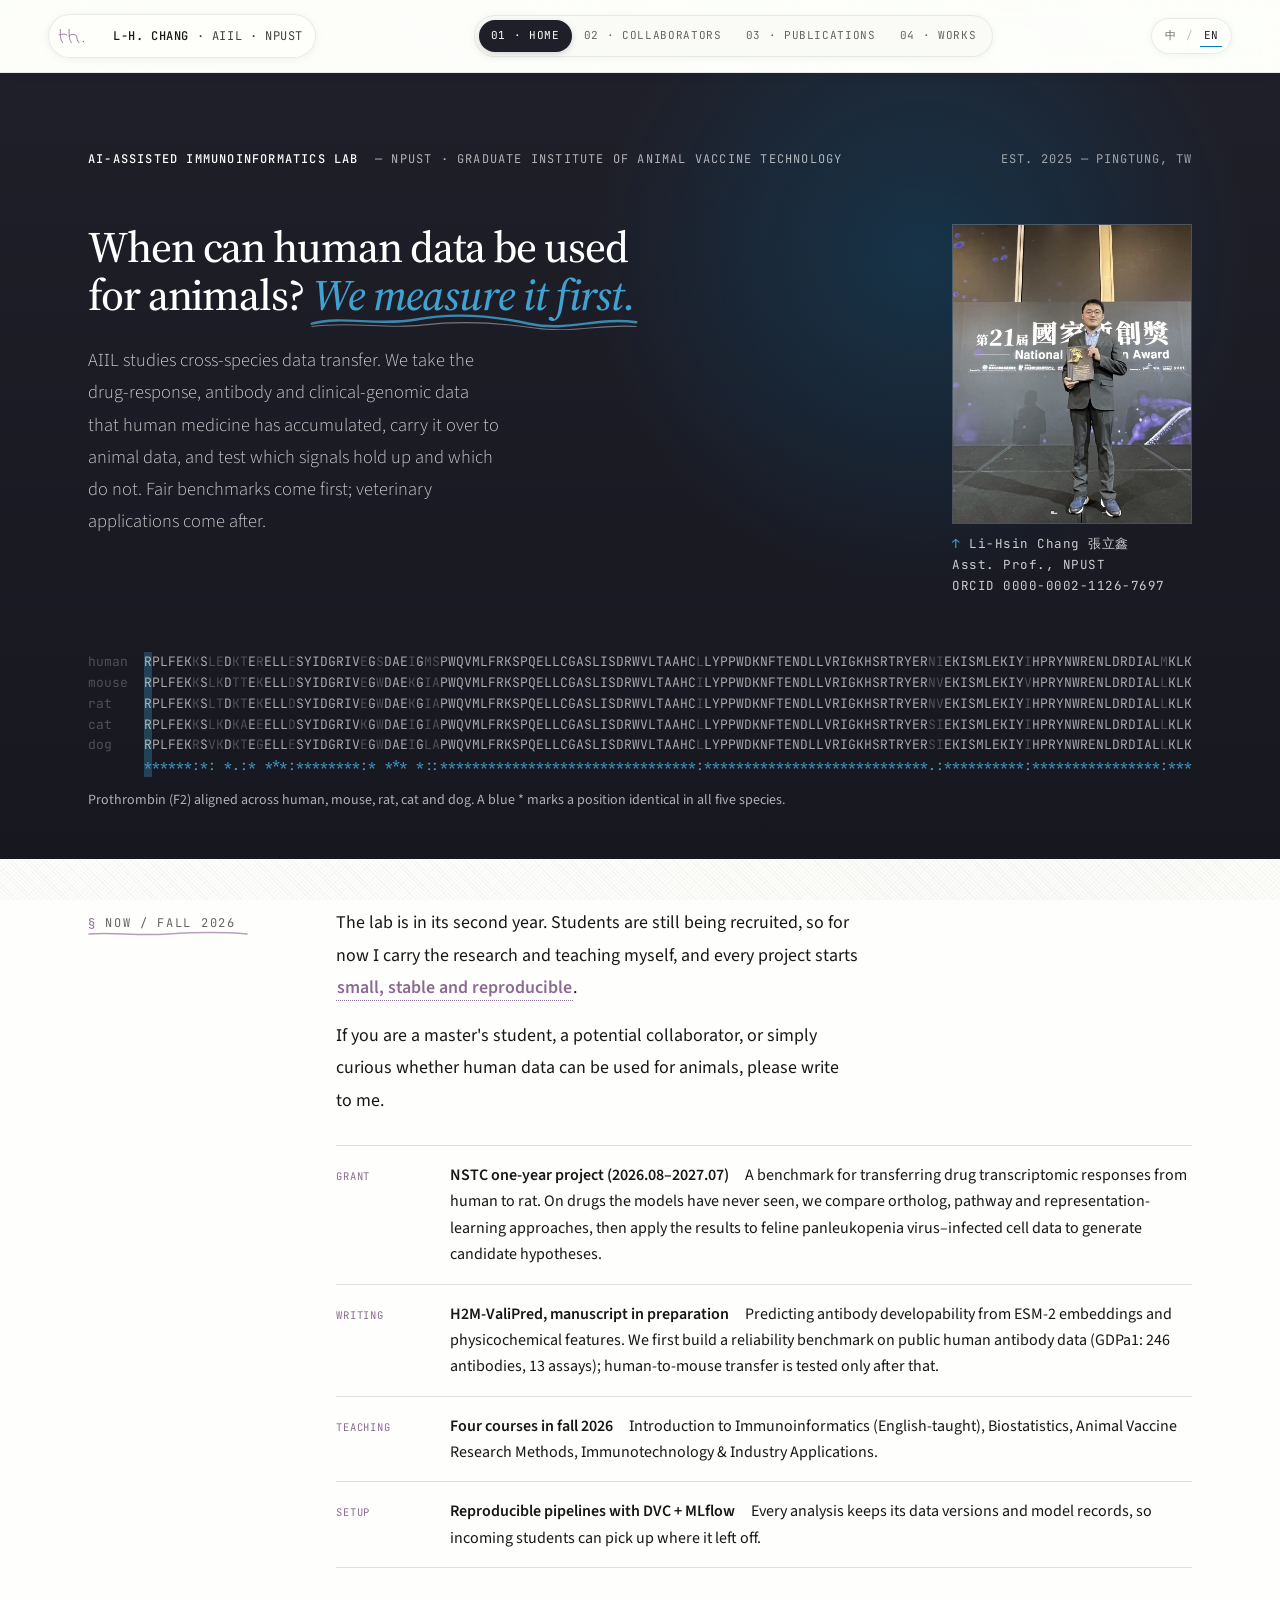
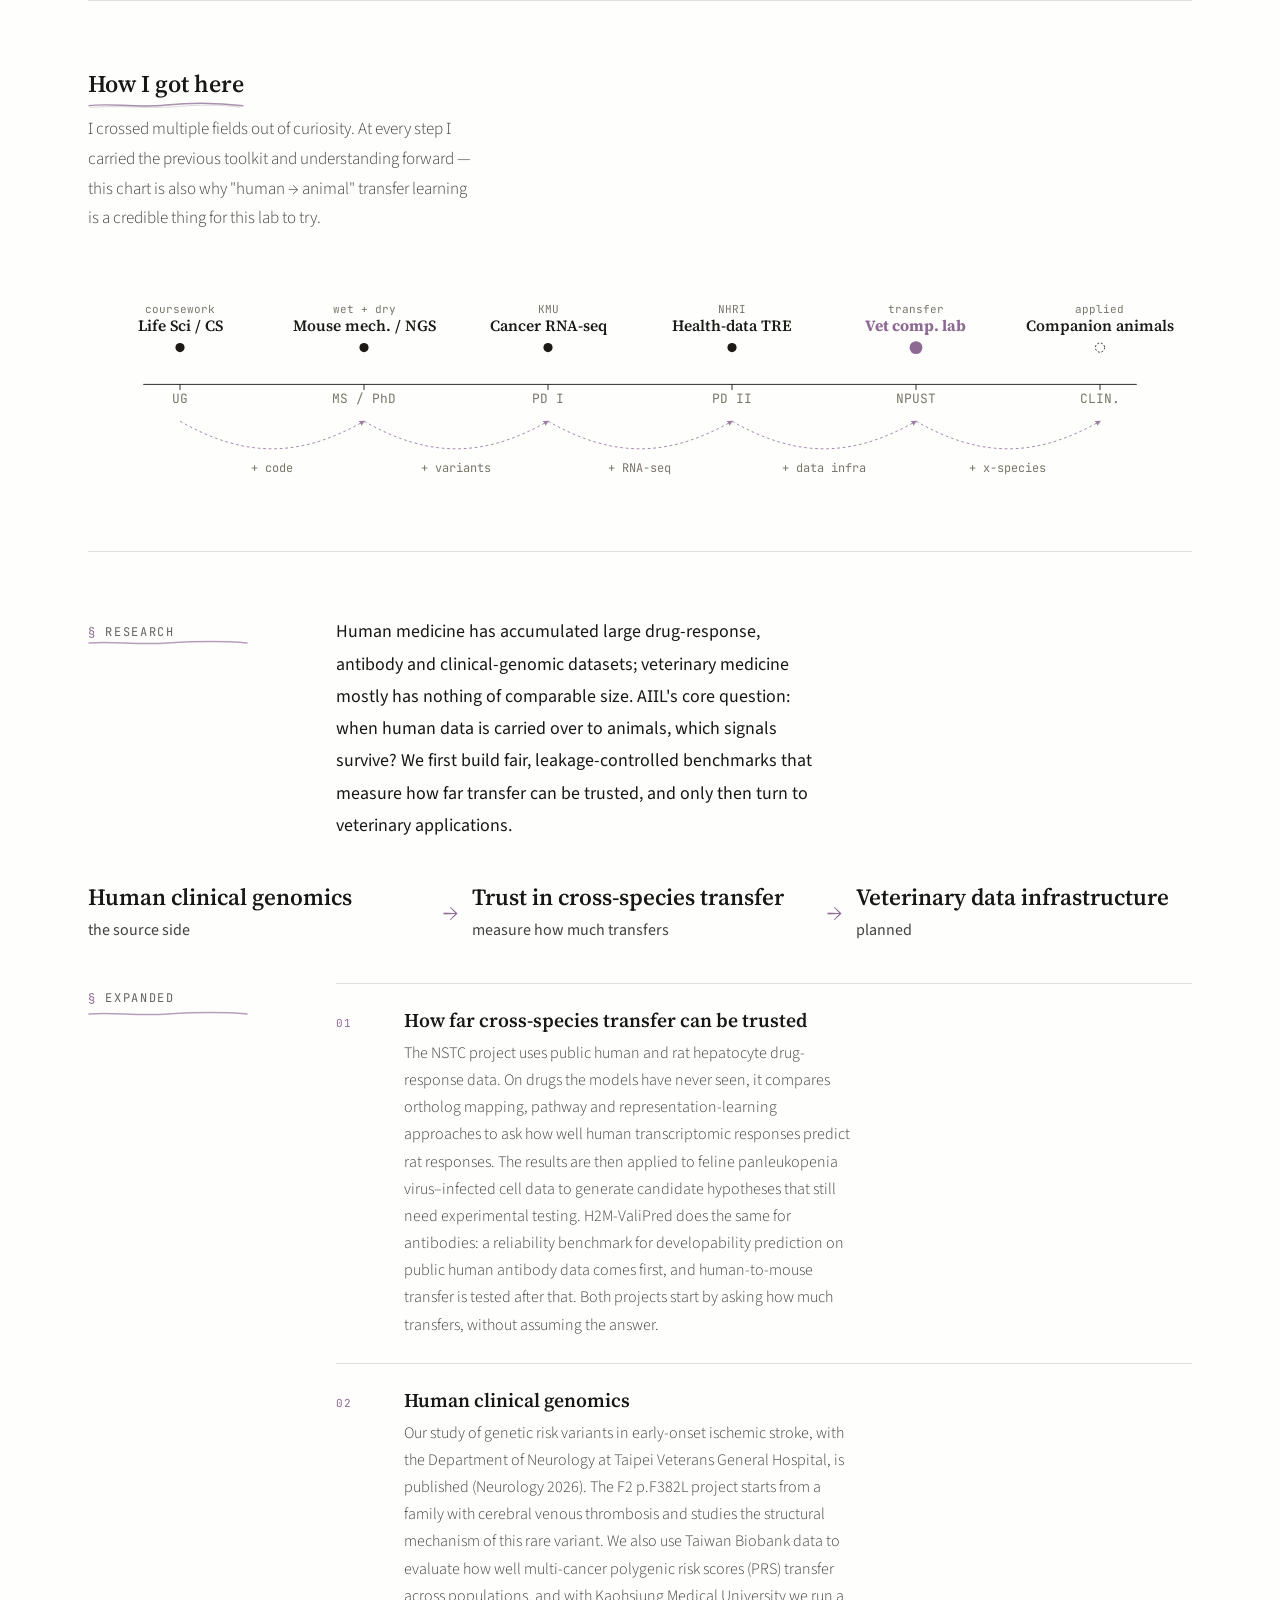
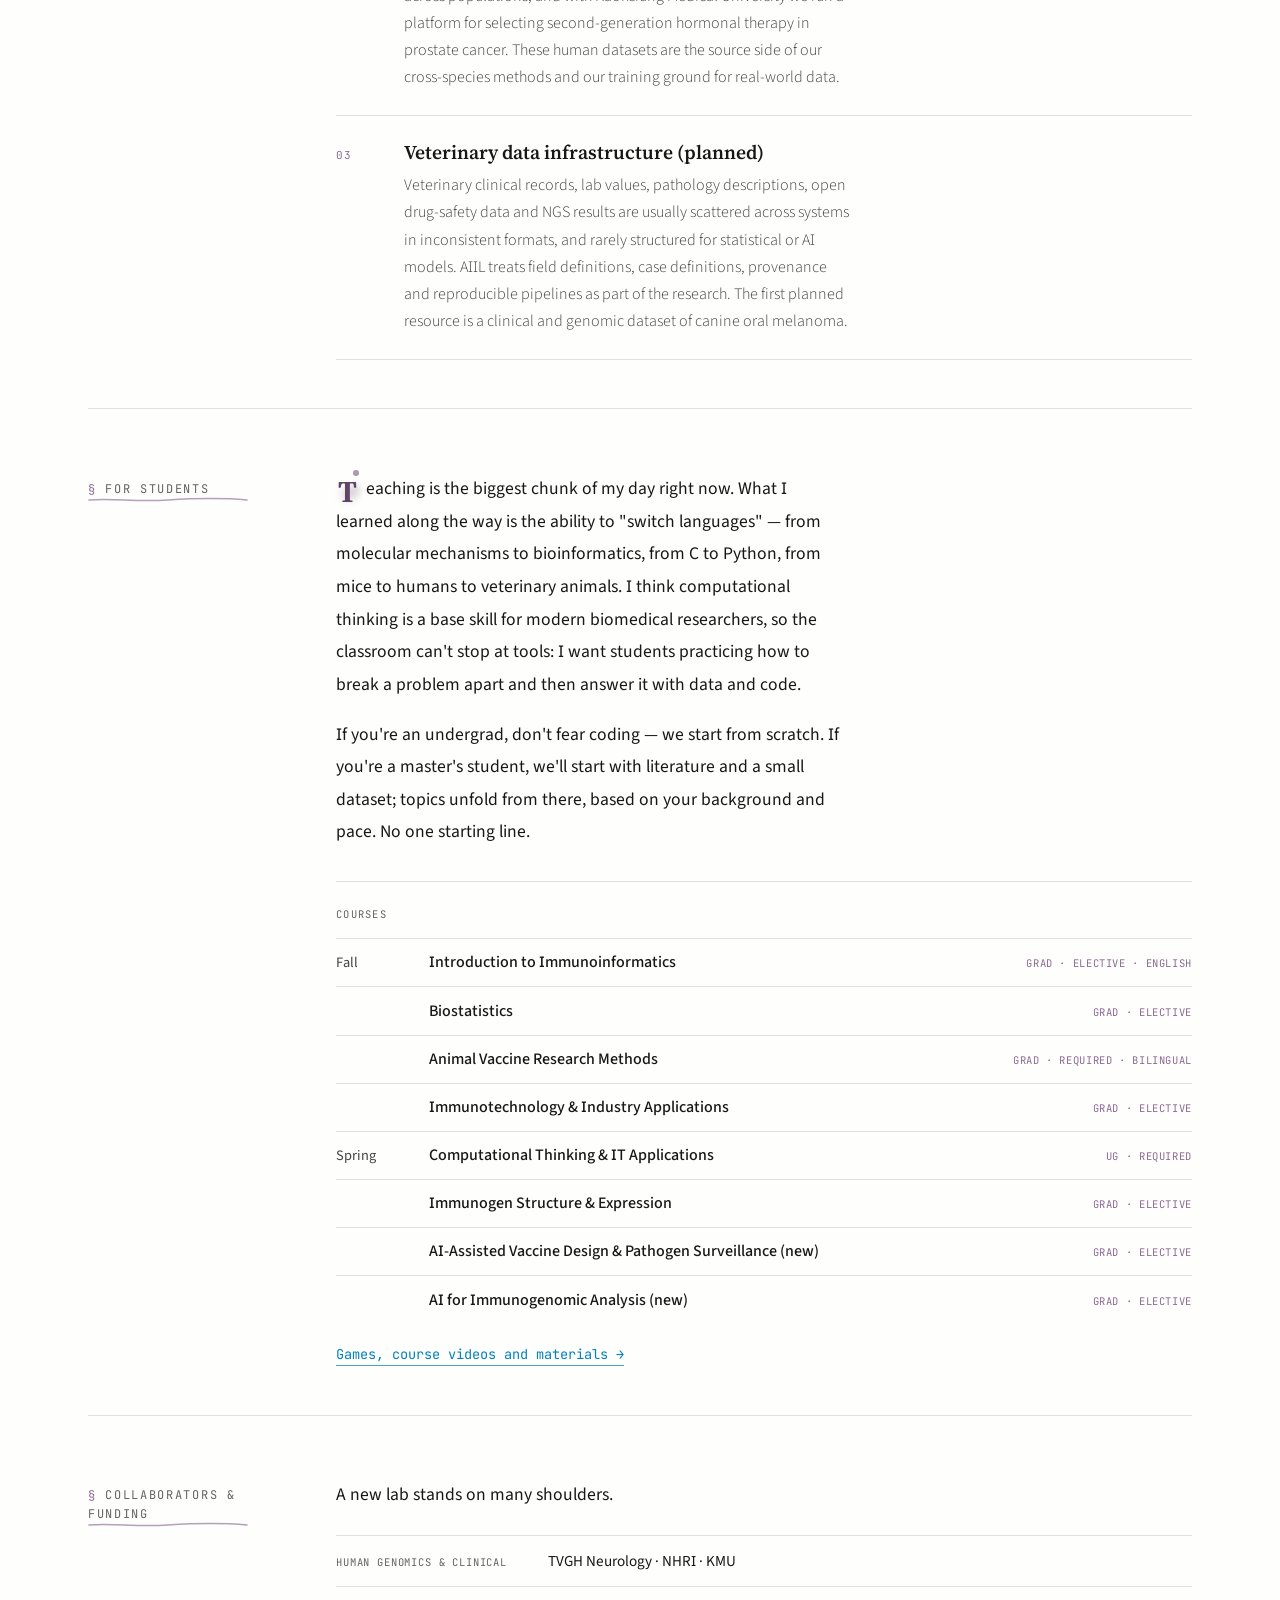
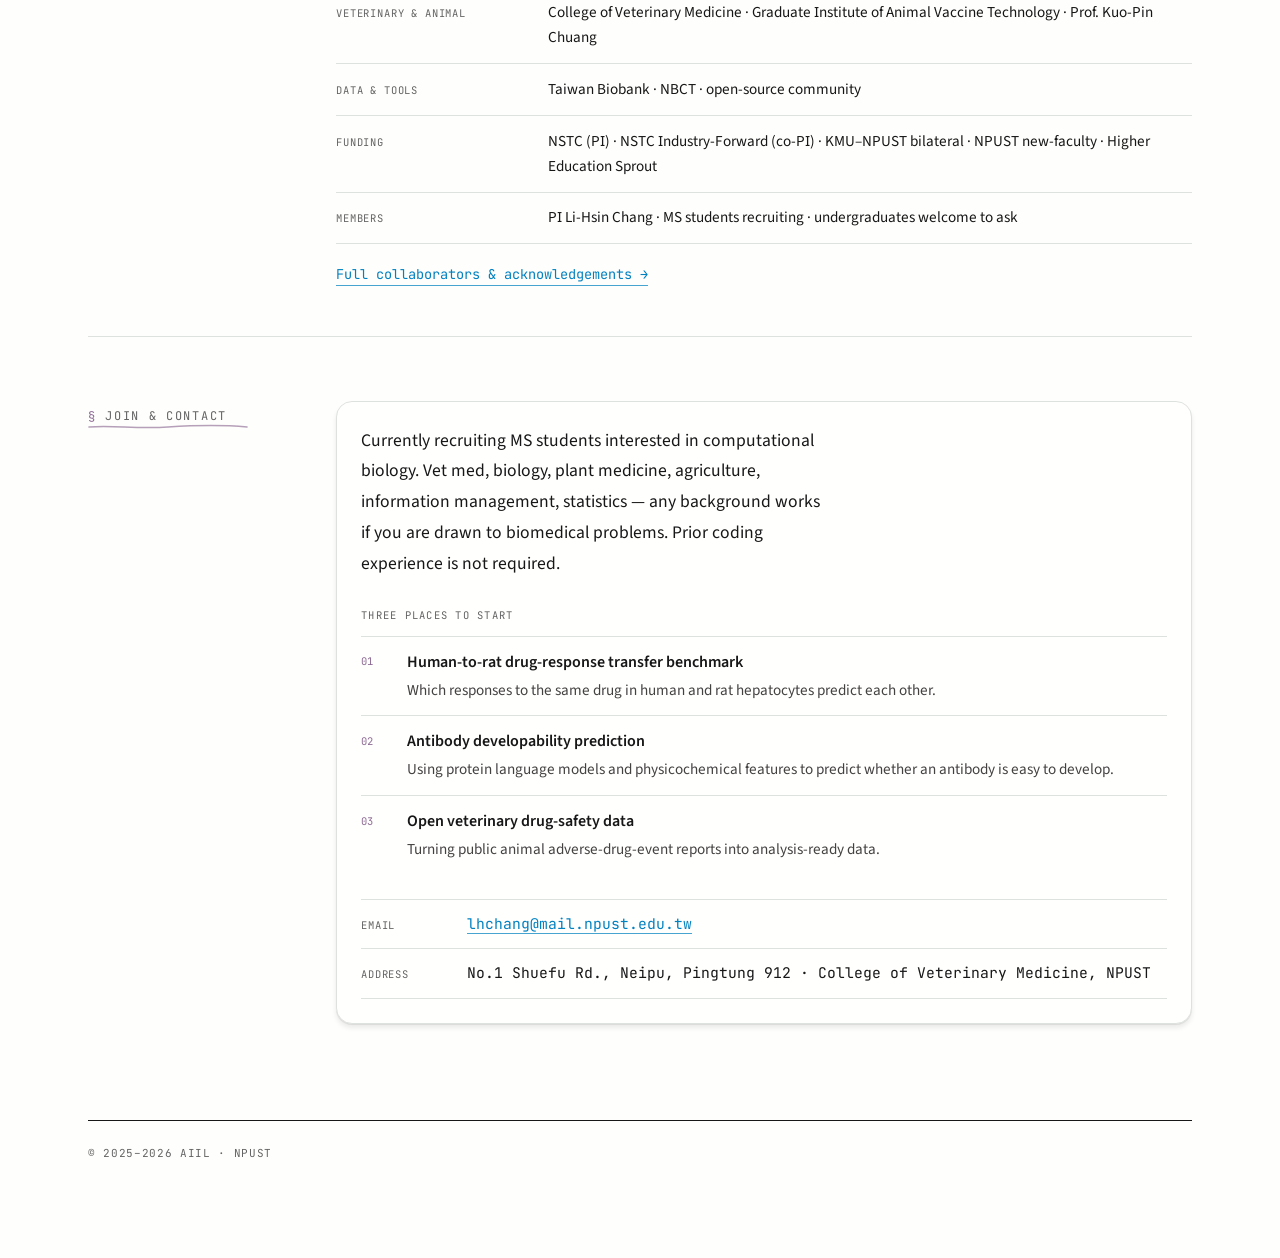
==== commit 81d6539a: "Add works page with the Immune Survivors game; nav tab 04 on all pages works.html lists teaching wor" ====
--- a/index.html
+++ b/index.html
@@ -992,6 +992,7 @@
       <a href="./" class="active" aria-current="page" data-i18n="nav.v1">01 · Home</a>
       <a href="collaborators.html" data-i18n="nav.v2">02 · Collaborators</a>
       <a href="publications.html" data-i18n="nav.v3">03 · Publications</a>
+      <a href="works.html" data-i18n="nav.v4">04 · Works</a>
     </nav>
 
     <div class="topbar-right">
@@ -1346,6 +1347,7 @@
           <div class="v1-course-level" data-i18n="v1.teach.c8.lvl">研究所・選修</div>
         </div>
       </div>
+      <a class="v1-collab-more" href="works.html" data-i18n="v1.teach.more">遊戲、課程影片與教材 →</a>
     </div>
   </section>
 
@@ -1542,6 +1544,7 @@
     'v1.teach.c7.lvl': "研究所・選修",
     'v1.teach.c8.name': "人工智慧與免疫基因體分析（新開）",
     'v1.teach.c8.lvl': "研究所・選修",
+    'v1.teach.more': "遊戲、課程影片與教材 →",
 
     /* V1 contact */
     /* V1 collaborators & funding */
@@ -1573,7 +1576,8 @@
 
     'nav.v1': '01 · 首頁',
     'nav.v2': '02 · 合作者',
-    'nav.v3': '03 · 著作列表'
+    'nav.v3': '03 · 著作列表',
+    'nav.v4': '04 · 作品與教材'
   },
 
   en: {
@@ -1582,6 +1586,7 @@
     'nav.v1': '01 · Home',
     'nav.v2': '02 · Collaborators',
     'nav.v3': '03 · Publications',
+    'nav.v4': '04 · Works',
 
     'v1.hero.title': 'When can human data be used for animals? <em>We measure it first.</em>',
     'v1.hero.lede': 'AIIL studies cross-species data transfer. We take the drug-response, antibody and clinical-genomic data that human medicine has accumulated, carry it over to animal data, and test which signals hold up and which do not. Fair benchmarks come first; veterinary applications come after.',
@@ -1645,6 +1650,7 @@
     'v1.teach.c7.lvl': "GRAD · ELECTIVE",
     'v1.teach.c8.name': "AI for Immunogenomic Analysis (new)",
     'v1.teach.c8.lvl': "GRAD · ELECTIVE",
+    'v1.teach.more': "Games, course videos and materials →",
 
     /* V1 collaborators & funding */
     "v1.collab.label": "COLLABORATORS & FUNDING",
